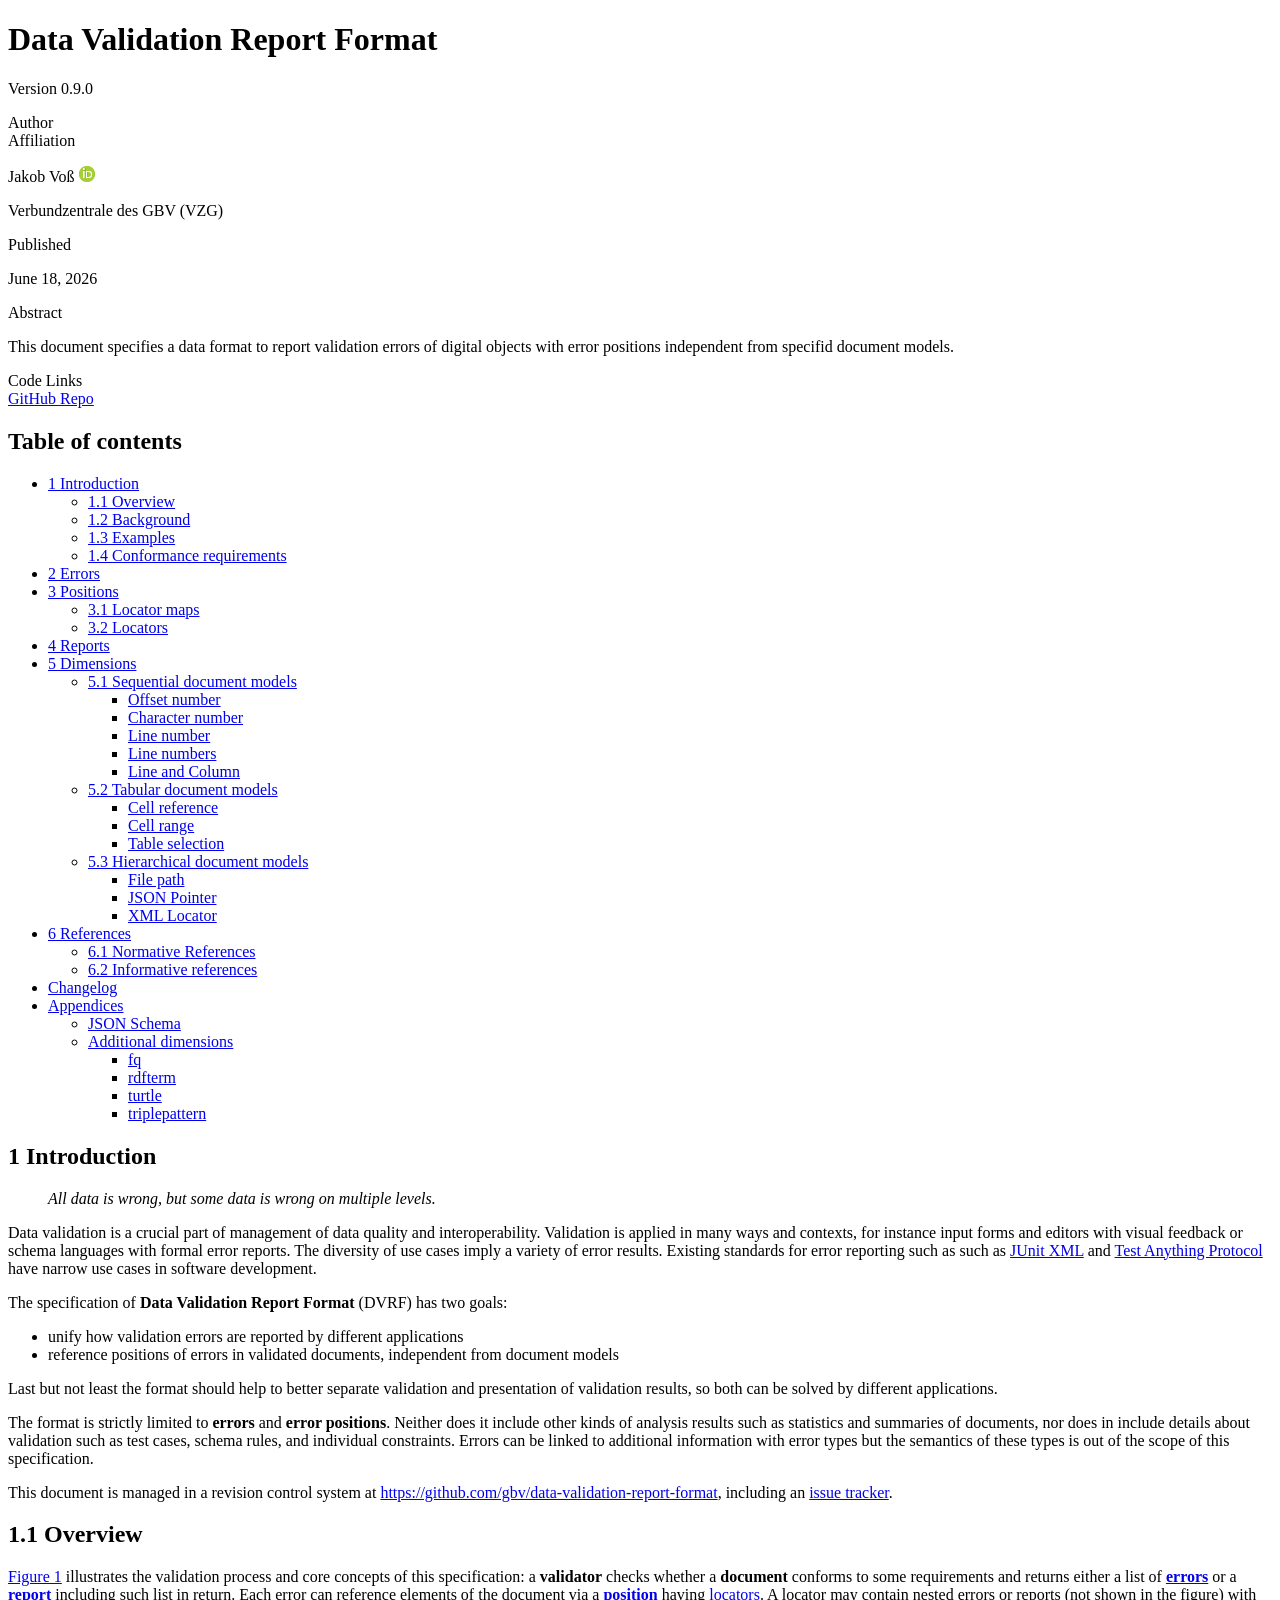
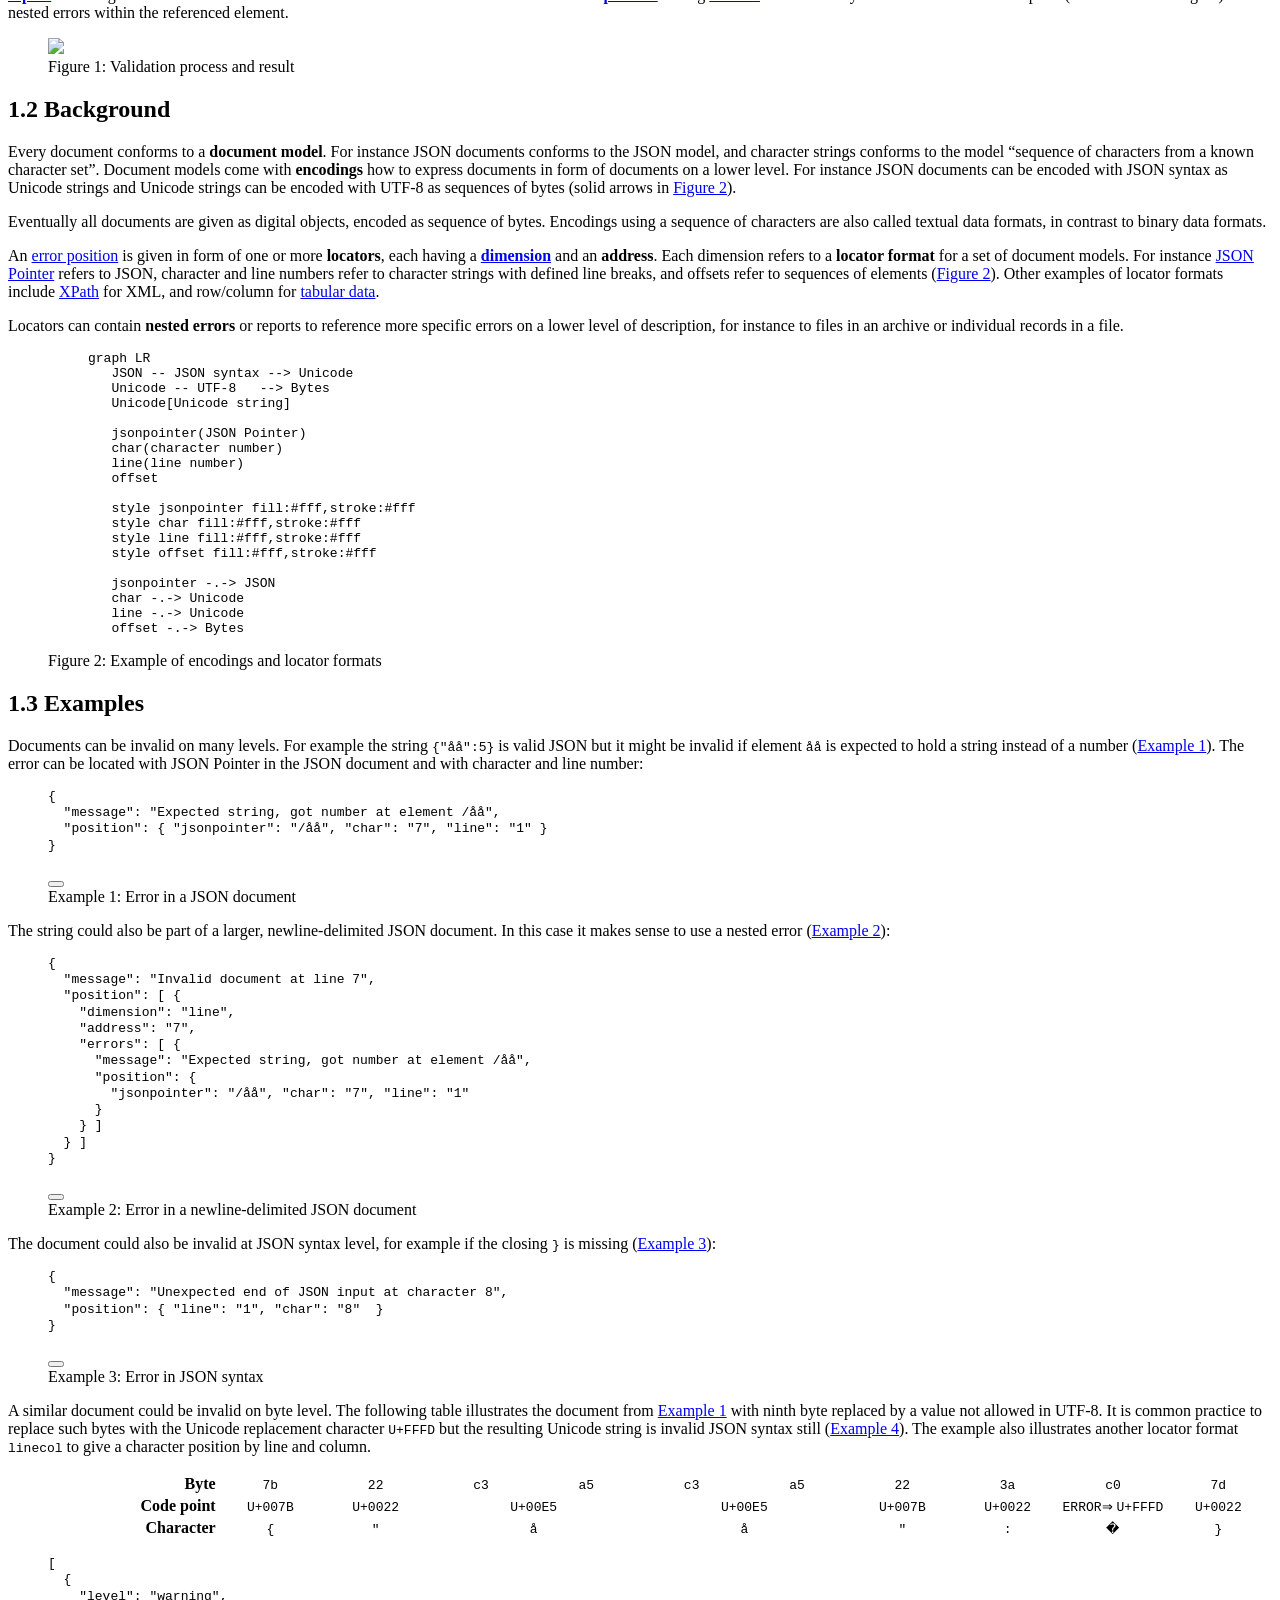
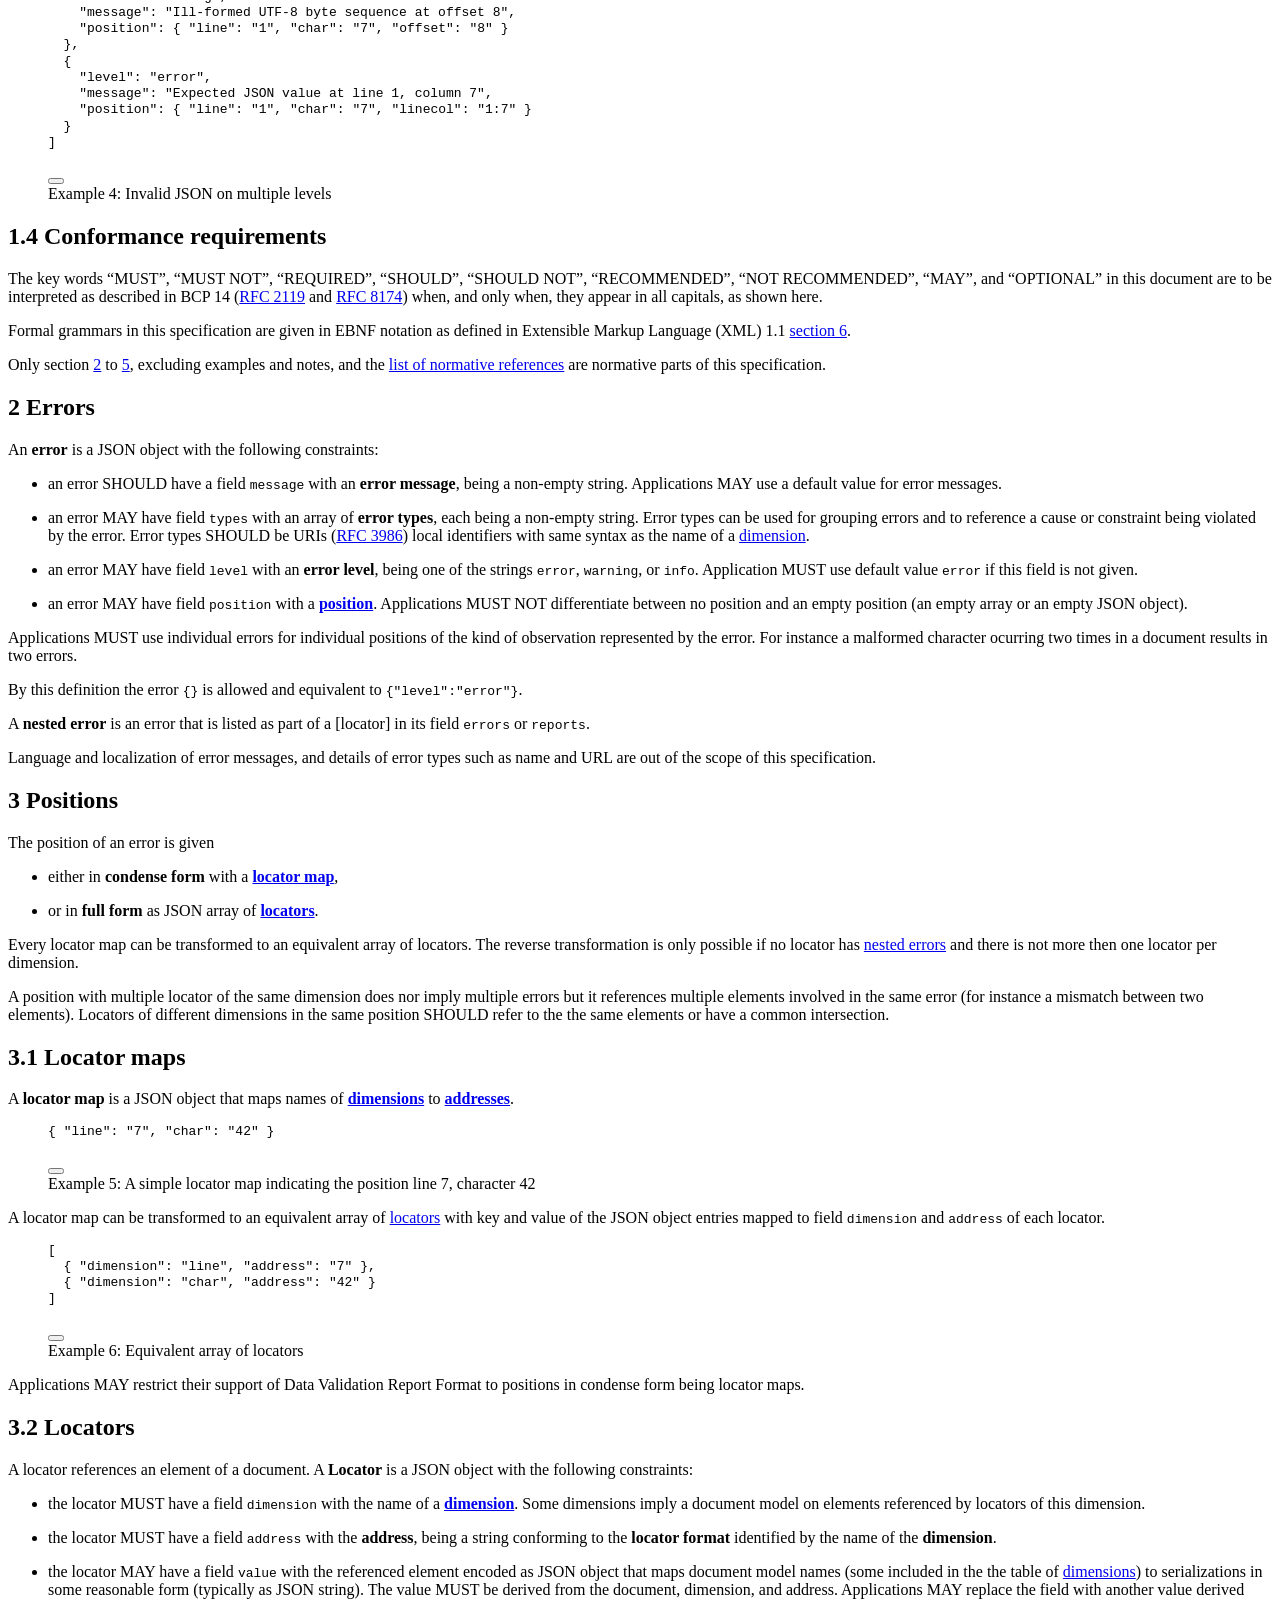
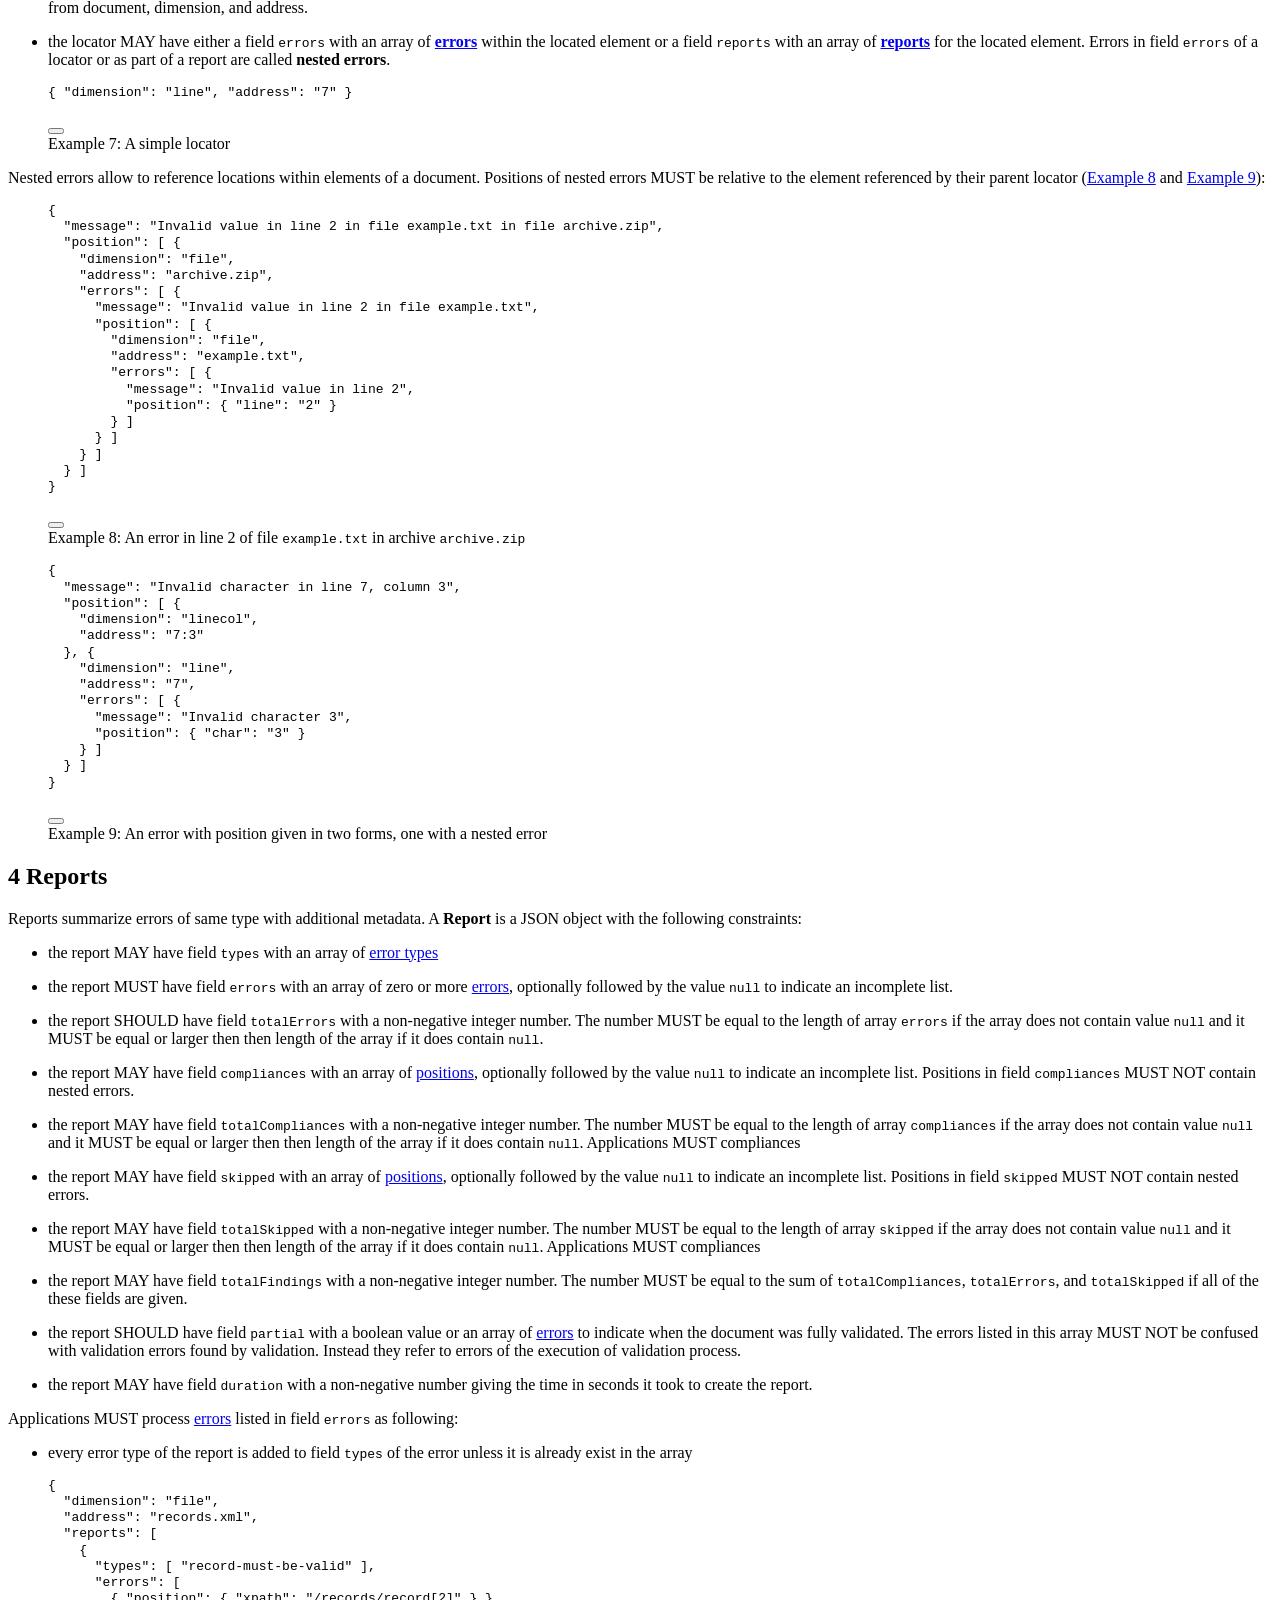
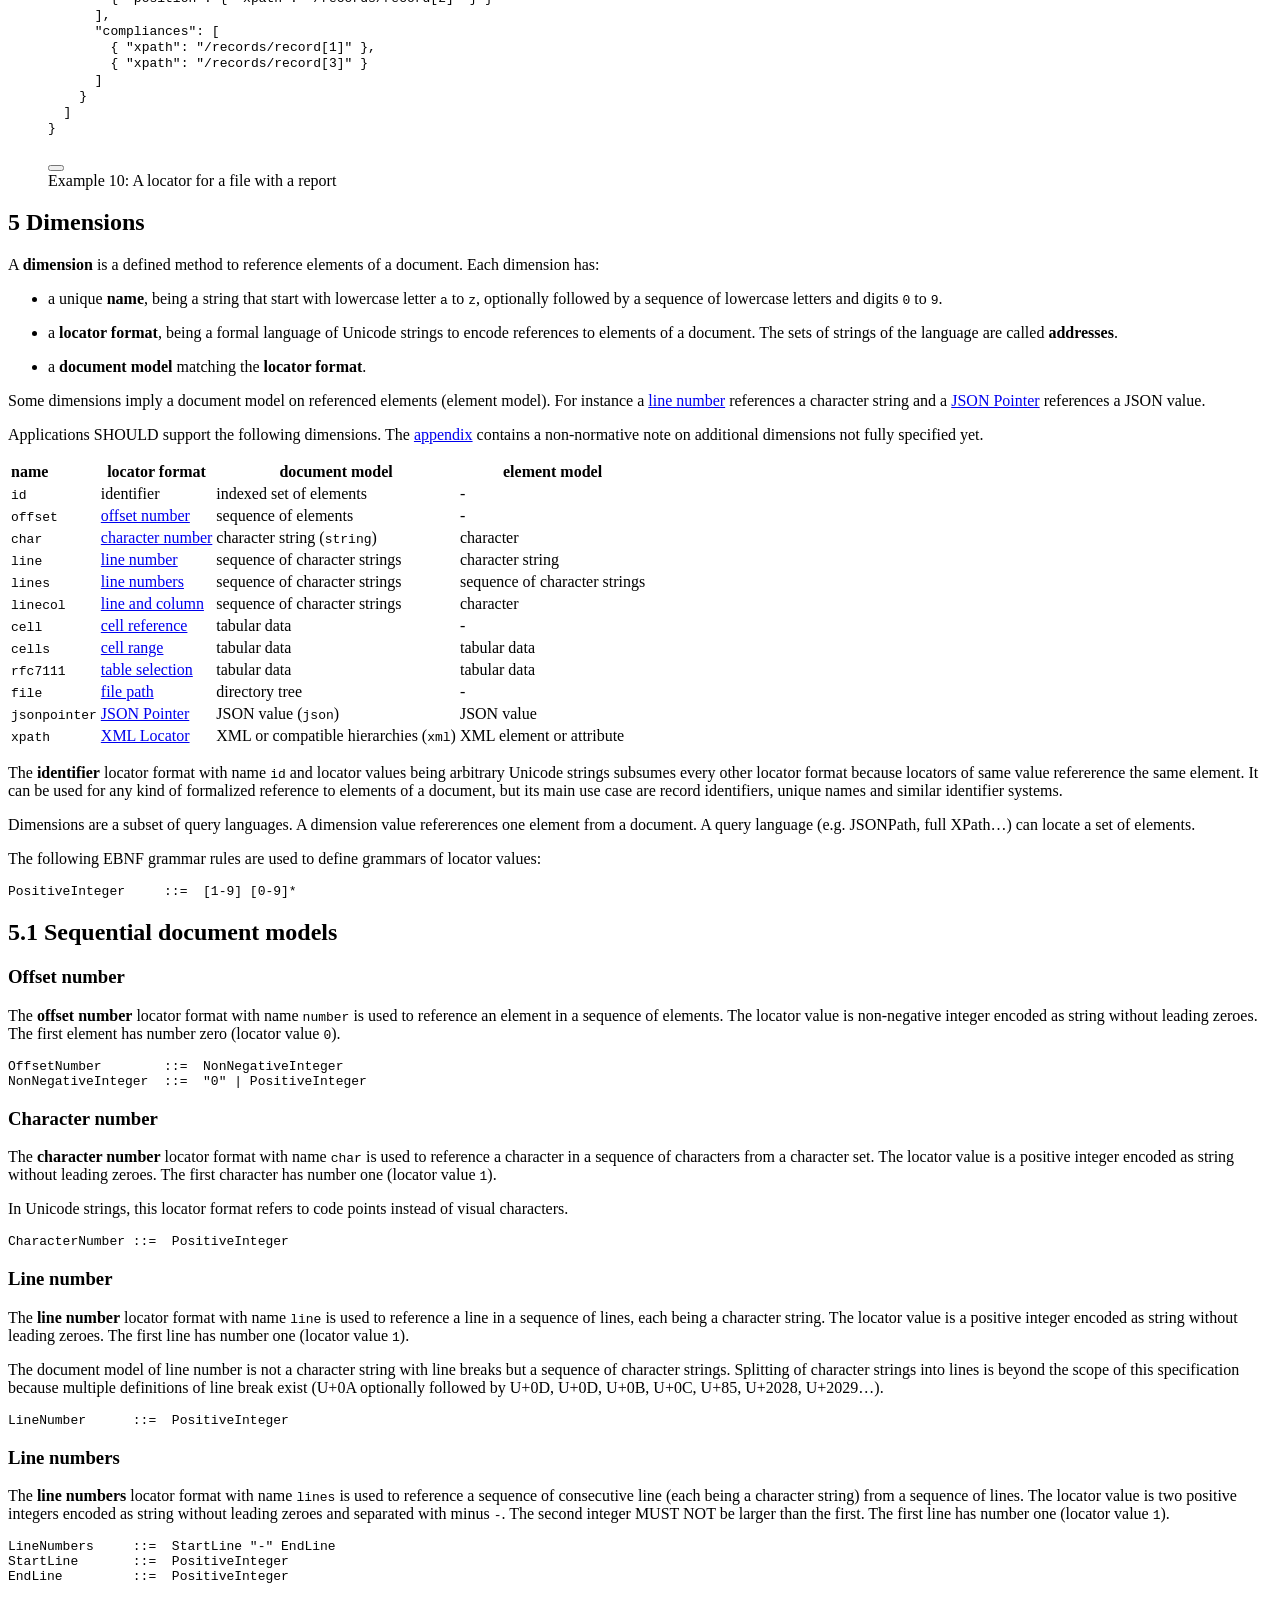
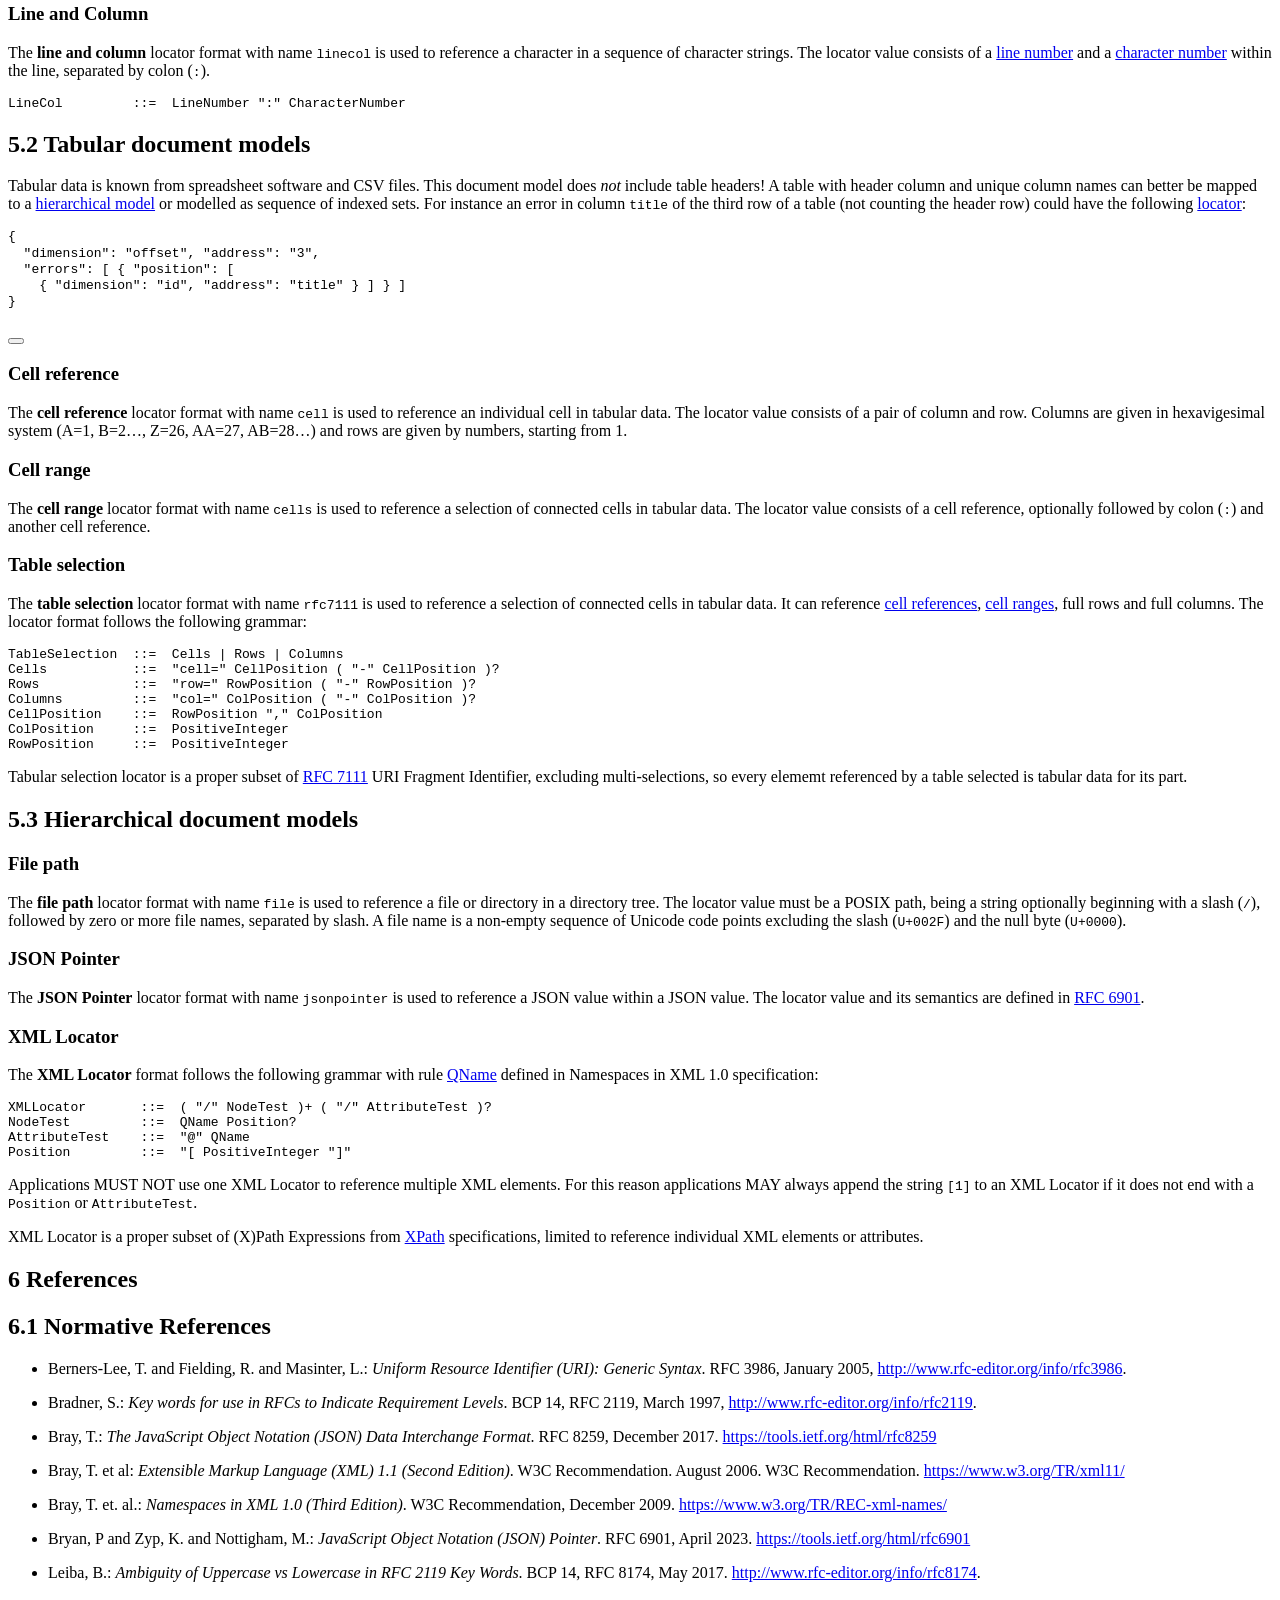
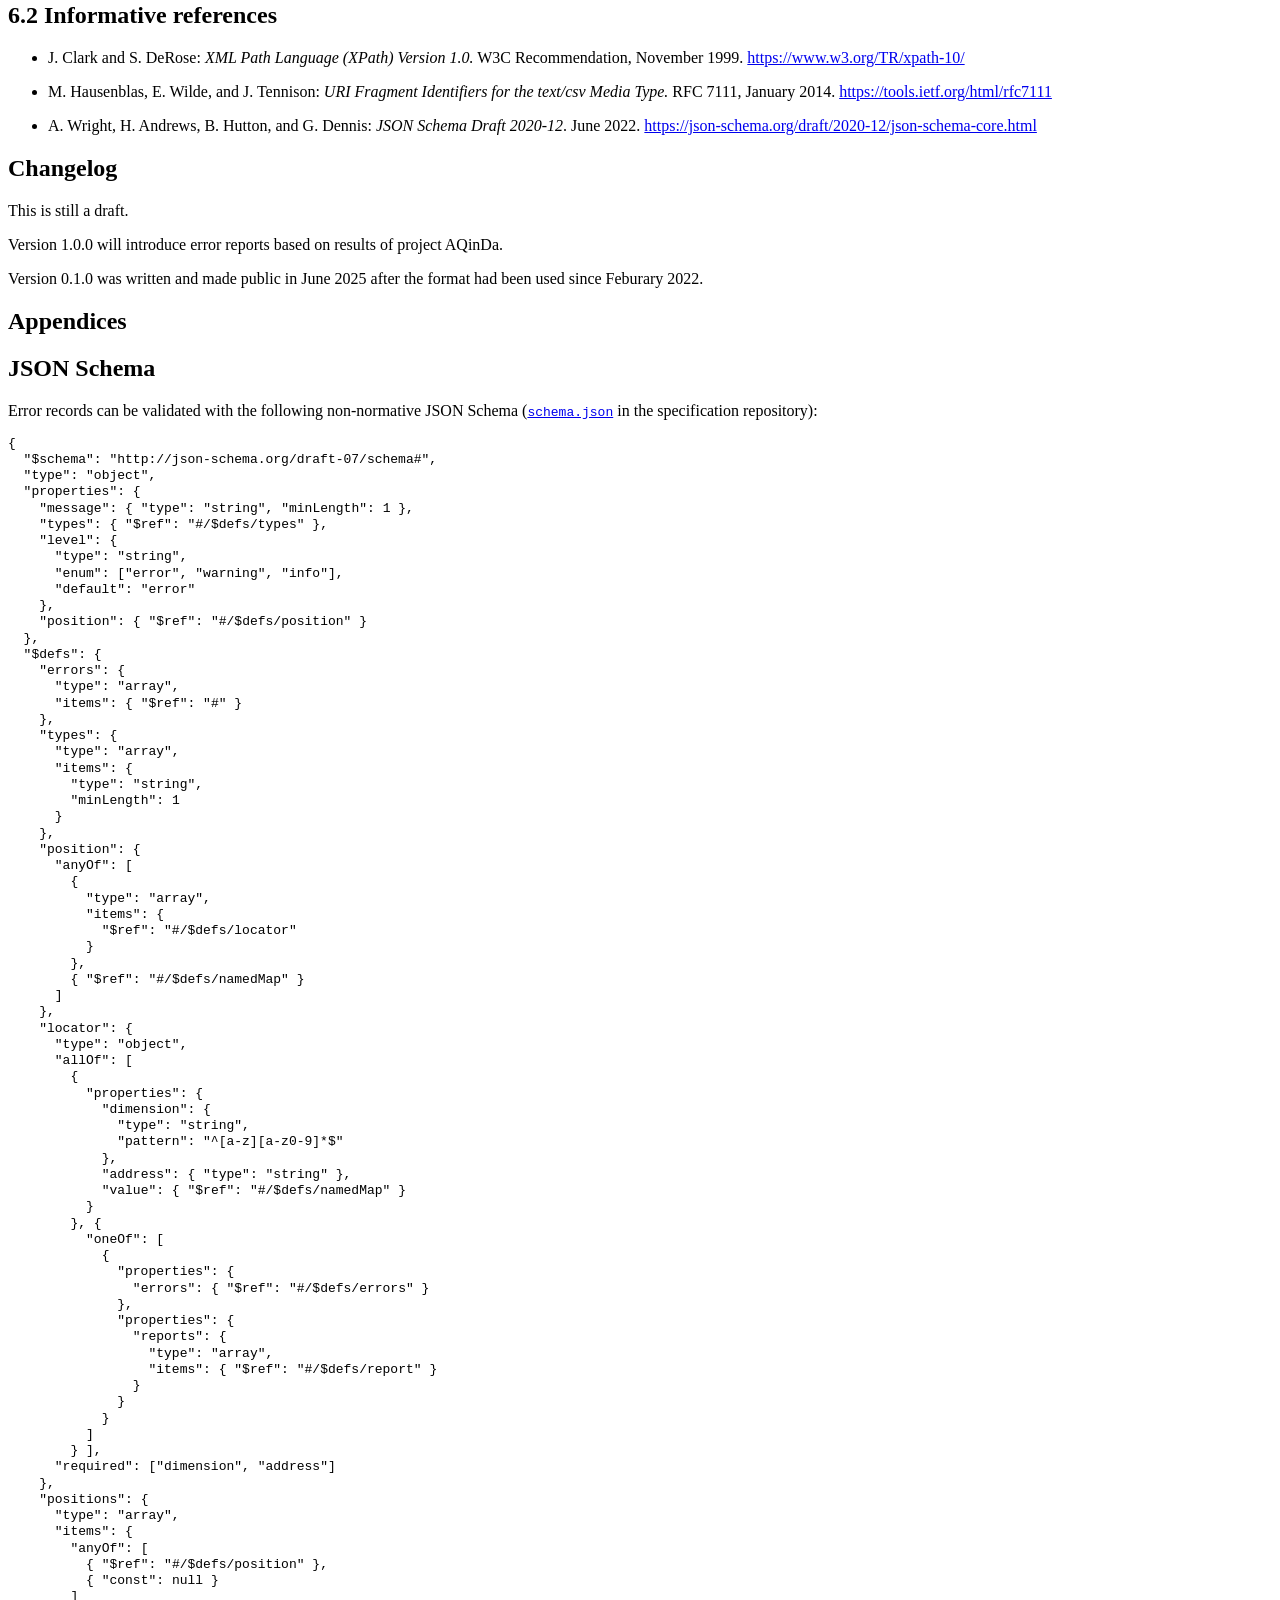
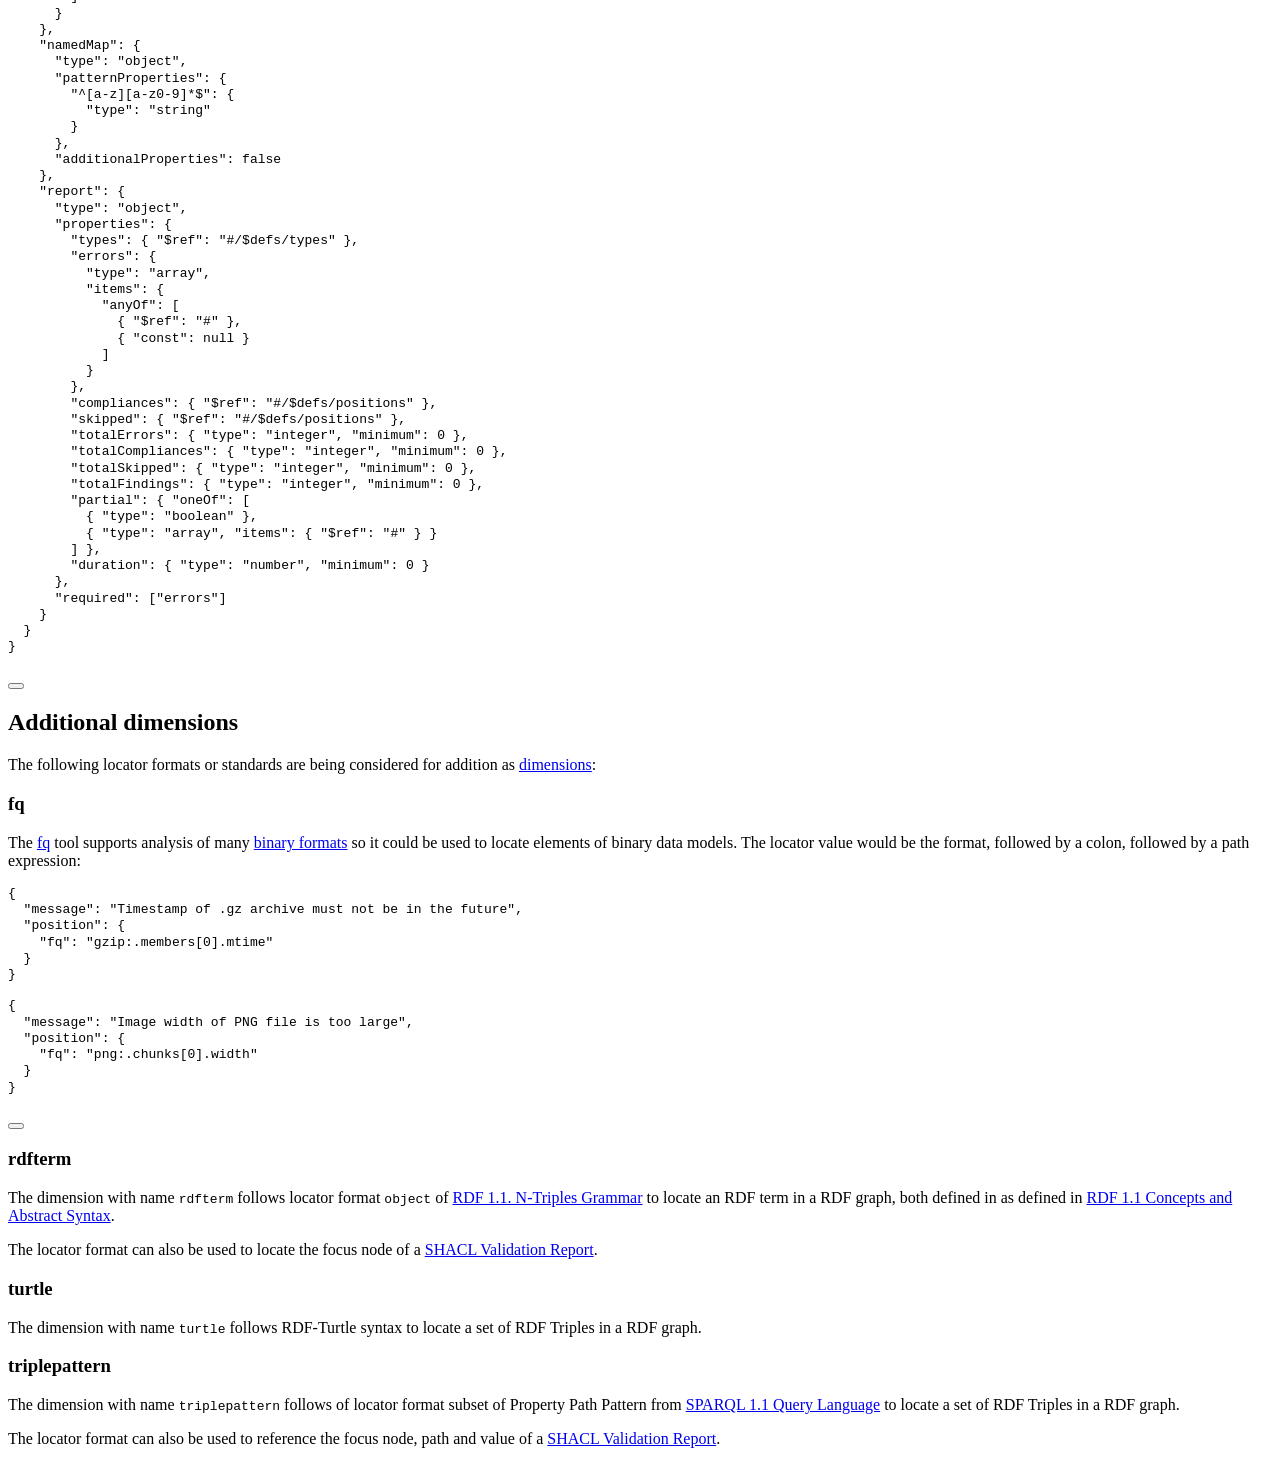
==== index.html @ 738243df "Built site for gh-pages" ====
<!DOCTYPE html>
<html xmlns="http://www.w3.org/1999/xhtml" lang="en" xml:lang="en"><head>

<meta charset="utf-8">
<meta name="generator" content="quarto-1.9.38">

<meta name="viewport" content="width=device-width, initial-scale=1.0, user-scalable=yes">

<meta name="dcterms.date" content="2026-06-18">

<title>Data Validation Report Format</title>
<style>
/* Default styles provided by pandoc.
** See https://pandoc.org/MANUAL.html#variables-for-html for config info.
*/
code{white-space: pre-wrap;}
span.smallcaps{font-variant: small-caps;}
div.columns{display: flex; gap: min(4vw, 1.5em);}
div.column{flex: auto; overflow-x: auto;}
div.hanging-indent{margin-left: 1.5em; text-indent: -1.5em;}
ul.task-list{list-style: none;}
ul.task-list li input[type="checkbox"] {
  width: 0.8em;
  margin: 0 0.8em 0.2em -1em; /* quarto-specific, see https://github.com/quarto-dev/quarto-cli/issues/4556 */ 
  vertical-align: middle;
}
/* CSS for syntax highlighting */
html { -webkit-text-size-adjust: 100%; }
pre > code.sourceCode { white-space: pre; position: relative; }
pre > code.sourceCode > span { display: inline-block; line-height: 1.25; }
pre > code.sourceCode > span:empty { height: 1.2em; }
.sourceCode { overflow: visible; }
code.sourceCode > span { color: inherit; text-decoration: inherit; }
div.sourceCode { margin: 1em 0; }
pre.sourceCode { margin: 0; }
@media screen {
div.sourceCode { overflow: auto; }
}
@media print {
pre > code.sourceCode { white-space: pre-wrap; }
pre > code.sourceCode > span { text-indent: -5em; padding-left: 5em; }
}
pre.numberSource code
  { counter-reset: source-line 0; }
pre.numberSource code > span
  { position: relative; left: -4em; counter-increment: source-line; }
pre.numberSource code > span > a:first-child::before
  { content: counter(source-line);
    position: relative; left: -1em; text-align: right; vertical-align: baseline;
    border: none; display: inline-block;
    -webkit-touch-callout: none; -webkit-user-select: none;
    -khtml-user-select: none; -moz-user-select: none;
    -ms-user-select: none; user-select: none;
    padding: 0 4px; width: 4em;
  }
pre.numberSource { margin-left: 3em;  padding-left: 4px; }
div.sourceCode
  {   }
@media screen {
pre > code.sourceCode > span > a:first-child::before { text-decoration: underline; }
}
</style>


<script src="site_libs/clipboard/clipboard.min.js"></script>
<script src="site_libs/quarto-html/quarto.js" type="module"></script>
<script src="site_libs/quarto-html/tabsets/tabsets.js" type="module"></script>
<script src="site_libs/quarto-html/popper.min.js"></script>
<script src="site_libs/quarto-html/tippy.umd.min.js"></script>
<script src="site_libs/quarto-html/anchor.min.js"></script>
<link href="site_libs/quarto-html/tippy.css" rel="stylesheet">
<link href="site_libs/quarto-html/quarto-syntax-highlighting-cf35b1e8b68dd0c452cd246239eb2ea9.css" rel="stylesheet" id="quarto-text-highlighting-styles">
<script src="site_libs/bootstrap/bootstrap.min.js"></script>
<link href="site_libs/bootstrap/bootstrap-icons.css" rel="stylesheet">
<link href="site_libs/bootstrap/bootstrap-c07b2023d1ce389724911301a6ac35eb.min.css" rel="stylesheet" append-hash="true" id="quarto-bootstrap" data-mode="light">
<script src="site_libs/quarto-contrib/glightbox/glightbox.min.js"></script>
<link href="site_libs/quarto-contrib/glightbox/glightbox.min.css" rel="stylesheet">
<link href="site_libs/quarto-contrib/glightbox/lightbox.css" rel="stylesheet">
<script src="site_libs/quarto-diagram/mermaid.min.js"></script>
<script src="site_libs/quarto-diagram/mermaid-init.js"></script>
<link href="site_libs/quarto-diagram/mermaid.css" rel="stylesheet">


<link rel="stylesheet" href="style.css">
<meta name="citation_title" content="Data Validation Report Format">
<meta name="citation_abstract" content="This document specifies a data format to report validation errors of digital objects with error positions independent from specifid document models.
">
<meta name="citation_author" content="Jakob Voß">
<meta name="citation_publication_date" content="2026-06-18">
<meta name="citation_cover_date" content="2026-06-18">
<meta name="citation_year" content="2026">
<meta name="citation_online_date" content="2026-06-18">
<meta name="citation_language" content="en">
</head>

<body class="quarto-light">

<header id="title-block-header" class="quarto-title-block default toc-left page-columns page-full">
  <div class="quarto-title-banner page-columns page-full">
    <div class="quarto-title column-body">
      <h1 class="title">Data Validation Report Format</h1>
            <p class="subtitle lead">Version 0.9.0</p>
          </div>

    
    <div class="quarto-title-meta-container">
      <div class="quarto-title-meta-column-start">
            <div class="quarto-title-meta-author">
          <div class="quarto-title-meta-heading">Author</div>
          <div class="quarto-title-meta-heading">Affiliation</div>
          
                <div class="quarto-title-meta-contents">
            <p class="author">Jakob Voß <a href="https://orcid.org/0000-0002-7613-4123" class="quarto-title-author-orcid"> <img src="[data-uri]"></a></p>
          </div>
                <div class="quarto-title-meta-contents">
                    <p class="affiliation">
                        Verbundzentrale des GBV (VZG)
                      </p>
                  </div>
                    </div>
        
        <div class="quarto-title-meta">

                      
                <div>
            <div class="quarto-title-meta-heading">Published</div>
            <div class="quarto-title-meta-contents">
              <p class="date">June 18, 2026</p>
            </div>
          </div>
          
                
              </div>
      </div>
      <div class="quarto-title-meta-column-end quarto-other-formats-target">
      </div>
    </div>

    <div>
      <div class="abstract">
        <div class="block-title">Abstract</div>
        <p>This document specifies a data format to report validation errors of digital objects with error positions independent from specifid document models.</p>
      </div>
    </div>


    <div class="quarto-other-links-text-target">
    <div class="quarto-code-links"><div class="quarto-title-meta-heading">Code Links</div><div class="quarto-title-meta-contents"><span><a href="https://github.com/gbv/data-validation-report-format/" target="_blank"><i class="bi bi-github"></i>GitHub Repo</a></span></div></div></div>  </div>
</header><div id="quarto-content" class="page-columns page-rows-contents page-layout-article toc-left">
<div id="quarto-sidebar-toc-left" class="sidebar toc-left">
  <nav id="TOC" role="doc-toc" class="toc-active">
    <h2 id="toc-title">Table of contents</h2>
   
  <ul>
  <li><a href="#introduction" id="toc-introduction" class="nav-link active" data-scroll-target="#introduction"><span class="header-section-number">1</span> Introduction</a>
  <ul class="collapse">
  <li><a href="#overview" id="toc-overview" class="nav-link" data-scroll-target="#overview"><span class="header-section-number">1.1</span> Overview</a></li>
  <li><a href="#background" id="toc-background" class="nav-link" data-scroll-target="#background"><span class="header-section-number">1.2</span> Background</a></li>
  <li><a href="#examples" id="toc-examples" class="nav-link" data-scroll-target="#examples"><span class="header-section-number">1.3</span> Examples</a></li>
  <li><a href="#conformance-requirements" id="toc-conformance-requirements" class="nav-link" data-scroll-target="#conformance-requirements"><span class="header-section-number">1.4</span> Conformance requirements</a></li>
  </ul></li>
  <li><a href="#errors" id="toc-errors" class="nav-link" data-scroll-target="#errors"><span class="header-section-number">2</span> Errors</a></li>
  <li><a href="#positions" id="toc-positions" class="nav-link" data-scroll-target="#positions"><span class="header-section-number">3</span> Positions</a>
  <ul class="collapse">
  <li><a href="#locator-maps" id="toc-locator-maps" class="nav-link" data-scroll-target="#locator-maps"><span class="header-section-number">3.1</span> Locator maps</a></li>
  <li><a href="#locators" id="toc-locators" class="nav-link" data-scroll-target="#locators"><span class="header-section-number">3.2</span> Locators</a></li>
  </ul></li>
  <li><a href="#reports" id="toc-reports" class="nav-link" data-scroll-target="#reports"><span class="header-section-number">4</span> Reports</a></li>
  <li><a href="#dimensions" id="toc-dimensions" class="nav-link" data-scroll-target="#dimensions"><span class="header-section-number">5</span> Dimensions</a>
  <ul class="collapse">
  <li><a href="#sequential-document-models" id="toc-sequential-document-models" class="nav-link" data-scroll-target="#sequential-document-models"><span class="header-section-number">5.1</span> Sequential document models</a>
  <ul class="collapse">
  <li><a href="#offset-number" id="toc-offset-number" class="nav-link" data-scroll-target="#offset-number">Offset number</a></li>
  <li><a href="#character-number" id="toc-character-number" class="nav-link" data-scroll-target="#character-number">Character number</a></li>
  <li><a href="#line-number" id="toc-line-number" class="nav-link" data-scroll-target="#line-number">Line number</a></li>
  <li><a href="#line-numbers" id="toc-line-numbers" class="nav-link" data-scroll-target="#line-numbers">Line numbers</a></li>
  <li><a href="#line-and-column" id="toc-line-and-column" class="nav-link" data-scroll-target="#line-and-column">Line and Column</a></li>
  </ul></li>
  <li><a href="#tabular-document-models" id="toc-tabular-document-models" class="nav-link" data-scroll-target="#tabular-document-models"><span class="header-section-number">5.2</span> Tabular document models</a>
  <ul class="collapse">
  <li><a href="#cell-reference" id="toc-cell-reference" class="nav-link" data-scroll-target="#cell-reference">Cell reference</a></li>
  <li><a href="#cell-range" id="toc-cell-range" class="nav-link" data-scroll-target="#cell-range">Cell range</a></li>
  <li><a href="#table-selection" id="toc-table-selection" class="nav-link" data-scroll-target="#table-selection">Table selection</a></li>
  </ul></li>
  <li><a href="#hierarchical-document-models" id="toc-hierarchical-document-models" class="nav-link" data-scroll-target="#hierarchical-document-models"><span class="header-section-number">5.3</span> Hierarchical document models</a>
  <ul class="collapse">
  <li><a href="#file-path" id="toc-file-path" class="nav-link" data-scroll-target="#file-path">File path</a></li>
  <li><a href="#json-pointer" id="toc-json-pointer" class="nav-link" data-scroll-target="#json-pointer">JSON Pointer</a></li>
  <li><a href="#xml-locator" id="toc-xml-locator" class="nav-link" data-scroll-target="#xml-locator">XML Locator</a></li>
  </ul></li>
  </ul></li>
  <li><a href="#references" id="toc-references" class="nav-link" data-scroll-target="#references"><span class="header-section-number">6</span> References</a>
  <ul class="collapse">
  <li><a href="#normative-references" id="toc-normative-references" class="nav-link" data-scroll-target="#normative-references"><span class="header-section-number">6.1</span> Normative References</a></li>
  <li><a href="#informative-references" id="toc-informative-references" class="nav-link" data-scroll-target="#informative-references"><span class="header-section-number">6.2</span> Informative references</a></li>
  </ul></li>
  <li><a href="#changelog" id="toc-changelog" class="nav-link" data-scroll-target="#changelog">Changelog</a></li>
  <li><a href="#appendices" id="toc-appendices" class="nav-link" data-scroll-target="#appendices">Appendices</a>
  <ul class="collapse">
  <li><a href="#json-schema" id="toc-json-schema" class="nav-link" data-scroll-target="#json-schema">JSON Schema</a></li>
  <li><a href="#sec-additional-dimensions" id="toc-sec-additional-dimensions" class="nav-link" data-scroll-target="#sec-additional-dimensions">Additional dimensions</a>
  <ul class="collapse">
  <li><a href="#fq" id="toc-fq" class="nav-link" data-scroll-target="#fq">fq</a></li>
  <li><a href="#rdfterm" id="toc-rdfterm" class="nav-link" data-scroll-target="#rdfterm">rdfterm</a></li>
  <li><a href="#turtle" id="toc-turtle" class="nav-link" data-scroll-target="#turtle">turtle</a></li>
  <li><a href="#triplepattern" id="toc-triplepattern" class="nav-link" data-scroll-target="#triplepattern">triplepattern</a></li>
  </ul></li>
  </ul></li>
  </ul>
</nav>
</div>
<div id="quarto-margin-sidebar" class="sidebar margin-sidebar zindex-bottom">
</div>
<main class="content quarto-banner-title-block" id="quarto-document-content">



  


<section id="introduction" class="level1" data-number="1">
<h1 data-number="1"><span class="header-section-number">1</span> Introduction</h1>
<blockquote class="blockquote">
<p><em>All data is wrong, but some data is wrong on multiple levels.</em></p>
</blockquote>
<p>Data validation is a crucial part of management of data quality and interoperability. Validation is applied in many ways and contexts, for instance input forms and editors with visual feedback or schema languages with formal error reports. The diversity of use cases imply a variety of error results. Existing standards for error reporting such as such as <a href="https://github.com/testmoapp/junitxml">JUnit XML</a> and <a href="https://testanything.org/">Test Anything Protocol</a> have narrow use cases in software development.</p>
<p>The specification of <strong>Data Validation Report Format</strong> (DVRF) has two goals:</p>
<ul>
<li>unify how validation errors are reported by different applications</li>
<li>reference positions of errors in validated documents, independent from document models</li>
</ul>
<p>Last but not least the format should help to better separate validation and presentation of validation results, so both can be solved by different applications.</p>
<div class="callout callout-style-simple callout-caution">
<div class="callout-body d-flex">
<div class="callout-icon-container">
<i class="callout-icon"></i>
</div>
<div class="callout-body-container">
<p>The format is strictly limited to <strong>errors</strong> and <strong>error positions</strong>. Neither does it include other kinds of analysis results such as statistics and summaries of documents, nor does in include details about validation such as test cases, schema rules, and individual constraints. Errors can be linked to additional information with error types but the semantics of these types is out of the scope of this specification.</p>
</div>
</div>
</div>
<p>This document is managed in a revision control system at <a href="https://github.com/gbv/data-validation-report-format" class="uri">https://github.com/gbv/data-validation-report-format</a>, including an <a href="https://github.com/gbv/data-validation-report-format/issues">issue tracker</a>.</p>
<section id="overview" class="level2" data-number="1.1">
<h2 data-number="1.1" class="anchored" data-anchor-id="overview"><span class="header-section-number">1.1</span> Overview</h2>
<p><a href="#fig-validation" class="quarto-xref">Figure&nbsp;1</a> illustrates the validation process and core concepts of this specification: a <strong>validator</strong> checks whether a <strong>document</strong> conforms to some requirements and returns either a list of <strong><a href="#error">errors</a></strong> or a <strong><a href="#report">report</a></strong> including such list in return. Each error can reference elements of the document via a <strong><a href="#position">position</a></strong> having <a href="#locators">locators</a>. A locator may contain nested errors or reports (not shown in the figure) with nested errors within the referenced element.</p>
<div id="fig-validation" class="quarto-float quarto-figure quarto-figure-center anchored">
<figure class="quarto-float quarto-float-fig figure">
<div aria-describedby="fig-validation-caption-0ceaefa1-69ba-4598-a22c-09a6ac19f8ca">
<a href="overview.svg" class="lightbox" data-gallery="quarto-lightbox-gallery-1" title="Figure&nbsp;1: Validation process and result"><img src="overview.svg" class="img-fluid figure-img"></a>
</div>
<figcaption class="quarto-float-caption-bottom quarto-float-caption quarto-float-fig" id="fig-validation-caption-0ceaefa1-69ba-4598-a22c-09a6ac19f8ca">
Figure&nbsp;1: Validation process and result
</figcaption>
</figure>
</div>
</section>
<section id="background" class="level2" data-number="1.2">
<h2 data-number="1.2" class="anchored" data-anchor-id="background"><span class="header-section-number">1.2</span> Background</h2>
<p>Every document conforms to a <strong>document model</strong>. For instance JSON documents conforms to the JSON model, and character strings conforms to the model “sequence of characters from a known character set”. Document models come with <strong>encodings</strong> how to express documents in form of documents on a lower level. For instance JSON documents can be encoded with JSON syntax as Unicode strings and Unicode strings can be encoded with UTF-8 as sequences of bytes (solid arrows in <a href="#fig-encodings-and-locators" class="quarto-xref">Figure&nbsp;2</a>).</p>
<div class="callout callout-style-simple callout-note">
<div class="callout-body d-flex">
<div class="callout-icon-container">
<i class="callout-icon"></i>
</div>
<div class="callout-body-container">
<p>Eventually all documents are given as digital objects, encoded as sequence of bytes. Encodings using a sequence of characters are also called textual data formats, in contrast to binary data formats.</p>
</div>
</div>
</div>
<p>An <a href="#positions">error position</a> is given in form of one or more <strong>locators</strong>, each having a <a href="#dimensions"><strong>dimension</strong></a> and an <strong>address</strong>. Each dimension refers to a <strong>locator format</strong> for a set of document models. For instance <a href="#json-pointer">JSON Pointer</a> refers to JSON, character and line numbers refer to character strings with defined line breaks, and offsets refer to sequences of elements (<a href="#fig-encodings-and-locators" class="quarto-xref">Figure&nbsp;2</a>). Other examples of locator formats include <a href="https://www.w3.org/TR/xpath/">XPath</a> for XML, and row/column for <a href="#tabular-document-models">tabular data</a>.</p>
<p>Locators can contain <strong>nested errors</strong> or reports to reference more specific errors on a lower level of description, for instance to files in an archive or individual records in a file.</p>
<div id="fig-encodings-and-locators" class="quarto-float quarto-figure quarto-figure-center anchored">
<figure class="quarto-float quarto-float-fig figure">
<div aria-describedby="fig-encodings-and-locators-caption-0ceaefa1-69ba-4598-a22c-09a6ac19f8ca">
<div class="cell" data-layout-align="default">
<div class="cell-output-display">
<div>
<p></p><figure class="figure"><p></p>
<div>
<pre class="mermaid mermaid-js">graph LR
   JSON -- JSON syntax --&gt; Unicode
   Unicode -- UTF-8   --&gt; Bytes
   Unicode[Unicode string]

   jsonpointer(JSON Pointer)
   char(character number)
   line(line number)
   offset

   style jsonpointer fill:#fff,stroke:#fff
   style char fill:#fff,stroke:#fff
   style line fill:#fff,stroke:#fff
   style offset fill:#fff,stroke:#fff

   jsonpointer -.-&gt; JSON   
   char -.-&gt; Unicode
   line -.-&gt; Unicode
   offset -.-&gt; Bytes
</pre>
</div>
<p></p></figure><p></p>
</div>
</div>
</div>
</div>
<figcaption class="quarto-float-caption-bottom quarto-float-caption quarto-float-fig" id="fig-encodings-and-locators-caption-0ceaefa1-69ba-4598-a22c-09a6ac19f8ca">
Figure&nbsp;2: Example of encodings and locator formats
</figcaption>
</figure>
</div>
</section>
<section id="examples" class="level2" data-number="1.3">
<h2 data-number="1.3" class="anchored" data-anchor-id="examples"><span class="header-section-number">1.3</span> Examples</h2>
<p>Documents can be invalid on many levels. For example the string <code>{"åå":5}</code> is valid JSON but it might be invalid if element <code>åå</code> is expected to hold a string instead of a number (<a href="#lst-example-1" class="quarto-xref">Example&nbsp;1</a>). The error can be located with JSON Pointer in the JSON document and with character and line number:</p>
<div id="lst-example-1" class="json listing quarto-float quarto-figure quarto-figure-left anchored">
<figure class="quarto-float quarto-float-lst figure">
<div aria-describedby="lst-example-1-caption-0ceaefa1-69ba-4598-a22c-09a6ac19f8ca">
<div class="code-copy-outer-scaffold"><div class="sourceCode" id="cb1"><pre class="sourceCode json code-with-copy"><code class="sourceCode json"><span id="cb1-1"><a href="#cb1-1" aria-hidden="true" tabindex="-1"></a><span class="fu">{</span></span>
<span id="cb1-2"><a href="#cb1-2" aria-hidden="true" tabindex="-1"></a>  <span class="dt">"message"</span><span class="fu">:</span> <span class="st">"Expected string, got number at element /åå"</span><span class="fu">,</span></span>
<span id="cb1-3"><a href="#cb1-3" aria-hidden="true" tabindex="-1"></a>  <span class="dt">"position"</span><span class="fu">:</span> <span class="fu">{</span> <span class="dt">"jsonpointer"</span><span class="fu">:</span> <span class="st">"/åå"</span><span class="fu">,</span> <span class="dt">"char"</span><span class="fu">:</span> <span class="st">"7"</span><span class="fu">,</span> <span class="dt">"line"</span><span class="fu">:</span> <span class="st">"1"</span> <span class="fu">}</span></span>
<span id="cb1-4"><a href="#cb1-4" aria-hidden="true" tabindex="-1"></a><span class="fu">}</span></span></code></pre></div><button title="Copy to Clipboard" class="code-copy-button"><i class="bi"></i></button></div>
</div>
<figcaption class="quarto-float-caption-bottom quarto-float-caption quarto-float-lst" id="lst-example-1-caption-0ceaefa1-69ba-4598-a22c-09a6ac19f8ca">
Example&nbsp;1: Error in a JSON document
</figcaption>
</figure>
</div>
<p>The string could also be part of a larger, newline-delimited JSON document. In this case it makes sense to use a nested error (<a href="#lst-example-4" class="quarto-xref">Example&nbsp;2</a>):</p>
<div id="lst-example-4" class="json listing quarto-float quarto-figure quarto-figure-left anchored">
<figure class="quarto-float quarto-float-lst figure">
<div aria-describedby="lst-example-4-caption-0ceaefa1-69ba-4598-a22c-09a6ac19f8ca">
<div class="code-copy-outer-scaffold"><div class="sourceCode" id="cb2"><pre class="sourceCode json code-with-copy"><code class="sourceCode json"><span id="cb2-1"><a href="#cb2-1" aria-hidden="true" tabindex="-1"></a><span class="fu">{</span></span>
<span id="cb2-2"><a href="#cb2-2" aria-hidden="true" tabindex="-1"></a>  <span class="dt">"message"</span><span class="fu">:</span> <span class="st">"Invalid document at line 7"</span><span class="fu">,</span></span>
<span id="cb2-3"><a href="#cb2-3" aria-hidden="true" tabindex="-1"></a>  <span class="dt">"position"</span><span class="fu">:</span> <span class="ot">[</span> <span class="fu">{</span></span>
<span id="cb2-4"><a href="#cb2-4" aria-hidden="true" tabindex="-1"></a>    <span class="dt">"dimension"</span><span class="fu">:</span> <span class="st">"line"</span><span class="fu">,</span></span>
<span id="cb2-5"><a href="#cb2-5" aria-hidden="true" tabindex="-1"></a>    <span class="dt">"address"</span><span class="fu">:</span> <span class="st">"7"</span><span class="fu">,</span></span>
<span id="cb2-6"><a href="#cb2-6" aria-hidden="true" tabindex="-1"></a>    <span class="dt">"errors"</span><span class="fu">:</span> <span class="ot">[</span> <span class="fu">{</span></span>
<span id="cb2-7"><a href="#cb2-7" aria-hidden="true" tabindex="-1"></a>      <span class="dt">"message"</span><span class="fu">:</span> <span class="st">"Expected string, got number at element /åå"</span><span class="fu">,</span></span>
<span id="cb2-8"><a href="#cb2-8" aria-hidden="true" tabindex="-1"></a>      <span class="dt">"position"</span><span class="fu">:</span> <span class="fu">{</span></span>
<span id="cb2-9"><a href="#cb2-9" aria-hidden="true" tabindex="-1"></a>        <span class="dt">"jsonpointer"</span><span class="fu">:</span> <span class="st">"/åå"</span><span class="fu">,</span> <span class="dt">"char"</span><span class="fu">:</span> <span class="st">"7"</span><span class="fu">,</span> <span class="dt">"line"</span><span class="fu">:</span> <span class="st">"1"</span></span>
<span id="cb2-10"><a href="#cb2-10" aria-hidden="true" tabindex="-1"></a>      <span class="fu">}</span></span>
<span id="cb2-11"><a href="#cb2-11" aria-hidden="true" tabindex="-1"></a>    <span class="fu">}</span> <span class="ot">]</span></span>
<span id="cb2-12"><a href="#cb2-12" aria-hidden="true" tabindex="-1"></a>  <span class="fu">}</span> <span class="ot">]</span></span>
<span id="cb2-13"><a href="#cb2-13" aria-hidden="true" tabindex="-1"></a><span class="fu">}</span></span></code></pre></div><button title="Copy to Clipboard" class="code-copy-button"><i class="bi"></i></button></div>
</div>
<figcaption class="quarto-float-caption-bottom quarto-float-caption quarto-float-lst" id="lst-example-4-caption-0ceaefa1-69ba-4598-a22c-09a6ac19f8ca">
Example&nbsp;2: Error in a newline-delimited JSON document
</figcaption>
</figure>
</div>
<p>The document could also be invalid at JSON syntax level, for example if the closing <code>}</code> is missing (<a href="#lst-example-2" class="quarto-xref">Example&nbsp;3</a>):</p>
<div id="lst-example-2" class="json listing quarto-float quarto-figure quarto-figure-left anchored">
<figure class="quarto-float quarto-float-lst figure">
<div aria-describedby="lst-example-2-caption-0ceaefa1-69ba-4598-a22c-09a6ac19f8ca">
<div class="code-copy-outer-scaffold"><div class="sourceCode" id="cb3"><pre class="sourceCode json code-with-copy"><code class="sourceCode json"><span id="cb3-1"><a href="#cb3-1" aria-hidden="true" tabindex="-1"></a><span class="fu">{</span></span>
<span id="cb3-2"><a href="#cb3-2" aria-hidden="true" tabindex="-1"></a>  <span class="dt">"message"</span><span class="fu">:</span> <span class="st">"Unexpected end of JSON input at character 8"</span><span class="fu">,</span></span>
<span id="cb3-3"><a href="#cb3-3" aria-hidden="true" tabindex="-1"></a>  <span class="dt">"position"</span><span class="fu">:</span> <span class="fu">{</span> <span class="dt">"line"</span><span class="fu">:</span> <span class="st">"1"</span><span class="fu">,</span> <span class="dt">"char"</span><span class="fu">:</span> <span class="st">"8"</span>  <span class="fu">}</span></span>
<span id="cb3-4"><a href="#cb3-4" aria-hidden="true" tabindex="-1"></a><span class="fu">}</span></span></code></pre></div><button title="Copy to Clipboard" class="code-copy-button"><i class="bi"></i></button></div>
</div>
<figcaption class="quarto-float-caption-bottom quarto-float-caption quarto-float-lst" id="lst-example-2-caption-0ceaefa1-69ba-4598-a22c-09a6ac19f8ca">
Example&nbsp;3: Error in JSON syntax
</figcaption>
</figure>
</div>
<p>A similar document could be invalid on byte level. The following table illustrates the document from <a href="#lst-example-1" class="quarto-xref">Example&nbsp;1</a> with ninth byte replaced by a value not allowed in UTF-8. It is common practice to replace such bytes with the Unicode replacement character <code>U+FFFD</code> but the resulting Unicode string is invalid JSON syntax still (<a href="#lst-3" class="quarto-xref">Example&nbsp;4</a>). The example also illustrates another locator format <code>linecol</code> to give a character position by line and column.</p>
<table class="caption-top table">
<colgroup>
<col style="width: 14%">
<col style="width: 7%">
<col style="width: 7%">
<col style="width: 7%">
<col style="width: 7%">
<col style="width: 7%">
<col style="width: 7%">
<col style="width: 7%">
<col style="width: 7%">
<col style="width: 7%">
<col style="width: 7%">
</colgroup>
<tbody>
<tr class="odd">
<td style="text-align: right;"><strong>Byte</strong></td>
<td style="text-align: center;"><code>7b</code></td>
<td style="text-align: center;"><code>22</code></td>
<td style="text-align: center;"><code>c3</code></td>
<td style="text-align: center;"><code>a5</code></td>
<td style="text-align: center;"><code>c3</code></td>
<td style="text-align: center;"><code>a5</code></td>
<td style="text-align: center;"><code>22</code></td>
<td style="text-align: center;"><code>3a</code></td>
<td style="text-align: center;"><code>c0</code></td>
<td style="text-align: center;"><code>7d</code></td>
</tr>
<tr class="even">
<td style="text-align: right;"><strong>Code point</strong></td>
<td style="text-align: center;"><code>U+007B</code></td>
<td style="text-align: center;"><code>U+0022</code></td>
<td colspan="2" style="text-align: center;"><code>U+00E5</code></td>
<td colspan="2" style="text-align: center;"><code>U+00E5</code></td>
<td style="text-align: center;"><code>U+007B</code></td>
<td style="text-align: center;"><code>U+0022</code></td>
<td style="text-align: center;"><code>ERROR⇒</code> <code>U+FFFD</code></td>
<td style="text-align: center;"><code>U+0022</code></td>
</tr>
<tr class="odd">
<td style="text-align: right;"><strong>Character</strong></td>
<td style="text-align: center;"><code>{</code></td>
<td style="text-align: center;"><code>"</code></td>
<td colspan="2" style="text-align: center;"><code>å</code></td>
<td colspan="2" style="text-align: center;"><code>å</code></td>
<td style="text-align: center;"><code>"</code></td>
<td style="text-align: center;"><code>:</code></td>
<td style="text-align: center;"><code>�</code></td>
<td style="text-align: center;"><code>}</code></td>
</tr>
</tbody>
</table>
<div id="lst-3" class="listing quarto-float quarto-figure quarto-figure-left anchored">
<figure class="quarto-float quarto-float-lst figure">
<div aria-describedby="lst-3-caption-0ceaefa1-69ba-4598-a22c-09a6ac19f8ca">
<div class="code-copy-outer-scaffold"><div class="sourceCode" id="cb4"><pre class="sourceCode json code-with-copy"><code class="sourceCode json"><span id="cb4-1"><a href="#cb4-1" aria-hidden="true" tabindex="-1"></a><span class="ot">[</span></span>
<span id="cb4-2"><a href="#cb4-2" aria-hidden="true" tabindex="-1"></a>  <span class="fu">{</span></span>
<span id="cb4-3"><a href="#cb4-3" aria-hidden="true" tabindex="-1"></a>    <span class="dt">"level"</span><span class="fu">:</span> <span class="st">"warning"</span><span class="fu">,</span></span>
<span id="cb4-4"><a href="#cb4-4" aria-hidden="true" tabindex="-1"></a>    <span class="dt">"message"</span><span class="fu">:</span> <span class="st">"Ill-formed UTF-8 byte sequence at offset 8"</span><span class="fu">,</span></span>
<span id="cb4-5"><a href="#cb4-5" aria-hidden="true" tabindex="-1"></a>    <span class="dt">"position"</span><span class="fu">:</span> <span class="fu">{</span> <span class="dt">"line"</span><span class="fu">:</span> <span class="st">"1"</span><span class="fu">,</span> <span class="dt">"char"</span><span class="fu">:</span> <span class="st">"7"</span><span class="fu">,</span> <span class="dt">"offset"</span><span class="fu">:</span> <span class="st">"8"</span> <span class="fu">}</span></span>
<span id="cb4-6"><a href="#cb4-6" aria-hidden="true" tabindex="-1"></a>  <span class="fu">}</span><span class="ot">,</span></span>
<span id="cb4-7"><a href="#cb4-7" aria-hidden="true" tabindex="-1"></a>  <span class="fu">{</span></span>
<span id="cb4-8"><a href="#cb4-8" aria-hidden="true" tabindex="-1"></a>    <span class="dt">"level"</span><span class="fu">:</span> <span class="st">"error"</span><span class="fu">,</span></span>
<span id="cb4-9"><a href="#cb4-9" aria-hidden="true" tabindex="-1"></a>    <span class="dt">"message"</span><span class="fu">:</span> <span class="st">"Expected JSON value at line 1, column 7"</span><span class="fu">,</span></span>
<span id="cb4-10"><a href="#cb4-10" aria-hidden="true" tabindex="-1"></a>    <span class="dt">"position"</span><span class="fu">:</span> <span class="fu">{</span> <span class="dt">"line"</span><span class="fu">:</span> <span class="st">"1"</span><span class="fu">,</span> <span class="dt">"char"</span><span class="fu">:</span> <span class="st">"7"</span><span class="fu">,</span> <span class="dt">"linecol"</span><span class="fu">:</span> <span class="st">"1:7"</span> <span class="fu">}</span></span>
<span id="cb4-11"><a href="#cb4-11" aria-hidden="true" tabindex="-1"></a>  <span class="fu">}</span></span>
<span id="cb4-12"><a href="#cb4-12" aria-hidden="true" tabindex="-1"></a><span class="ot">]</span></span></code></pre></div><button title="Copy to Clipboard" class="code-copy-button"><i class="bi"></i></button></div>
</div>
<figcaption class="quarto-float-caption-bottom quarto-float-caption quarto-float-lst" id="lst-3-caption-0ceaefa1-69ba-4598-a22c-09a6ac19f8ca">
Example&nbsp;4: Invalid JSON on multiple levels
</figcaption>
</figure>
</div>
</section>
<section id="conformance-requirements" class="level2" data-number="1.4">
<h2 data-number="1.4" class="anchored" data-anchor-id="conformance-requirements"><span class="header-section-number">1.4</span> Conformance requirements</h2>
<p>The key words “MUST”, “MUST NOT”, “REQUIRED”, “SHOULD”, “SHOULD NOT”, “RECOMMENDED”, “NOT RECOMMENDED”, “MAY”, and “OPTIONAL” in this document are to be interpreted as described in BCP 14 (<a href="https://tools.ietf.org/html/rfc2119">RFC 2119</a> and <a href="https://tools.ietf.org/html/rfc8174">RFC 8174</a>) when, and only when, they appear in all capitals, as shown here.</p>
<p>Formal grammars in this specification are given in EBNF notation as defined in Extensible Markup Language (XML) 1.1 <a href="https://www.w3.org/TR/xml11/#sec-notation">section 6</a>.</p>
<p>Only section <a href="#errors">2</a> to <a href="#reports">5</a>, excluding examples and notes, and the <a href="#normative-references">list of normative references</a> are normative parts of this specification.</p>
</section>
</section>
<section id="errors" class="level1" data-number="2">
<h1 data-number="2"><span class="header-section-number">2</span> Errors</h1>
<p>An <strong>error</strong> is a JSON object with the following constraints:</p>
<ul>
<li><p>an error SHOULD have a field <code>message</code> with an <strong>error message</strong>, being a non-empty string. Applications MAY use a default value for error messages.</p></li>
<li><p>an error MAY have field <code>types</code> with an array of <strong>error types</strong>, each being a non-empty string. Error types can be used for grouping errors and to reference a cause or constraint being violated by the error. Error types SHOULD be URIs (<a href="https://tools.ietf.org/html/rfc3986">RFC 3986</a>) local identifiers with same syntax as the name of a <a href="#dimensions">dimension</a>.</p></li>
<li><p>an error MAY have field <code>level</code> with an <strong>error level</strong>, being one of the strings <code>error</code>, <code>warning</code>, or <code>info</code>. Application MUST use default value <code>error</code> if this field is not given.</p></li>
<li><p>an error MAY have field <code>position</code> with a <a href="#positions"><strong>position</strong></a>. Applications MUST NOT differentiate between no position and an empty position (an empty array or an empty JSON object).</p></li>
</ul>
<p>Applications MUST use individual errors for individual positions of the kind of observation represented by the error. For instance a malformed character ocurring two times in a document results in two errors.</p>
<div class="callout callout-style-simple callout-note">
<div class="callout-body d-flex">
<div class="callout-icon-container">
<i class="callout-icon"></i>
</div>
<div class="callout-body-container">
<p>By this definition the error <code>{}</code> is allowed and equivalent to <code>{"level":"error"}</code>.</p>
</div>
</div>
</div>
<p>A <strong>nested error</strong> is an error that is listed as part of a [locator] in its field <code>errors</code> or <code>reports</code>.</p>
<div class="callout callout-style-simple callout-warning">
<div class="callout-body d-flex">
<div class="callout-icon-container">
<i class="callout-icon"></i>
</div>
<div class="callout-body-container">
<p>Language and localization of error messages, and details of error types such as name and URL are out of the scope of this specification.</p>
</div>
</div>
</div>
</section>
<section id="positions" class="level1" data-number="3">
<h1 data-number="3"><span class="header-section-number">3</span> Positions</h1>
<p>The position of an error is given</p>
<ul>
<li><p>either in <strong>condense form</strong> with a <a href="#locator-maps"><strong>locator map</strong></a>,</p></li>
<li><p>or in <strong>full form</strong> as JSON array of <a href="#locators"><strong>locators</strong></a>.</p></li>
</ul>
<p>Every locator map can be transformed to an equivalent array of locators. The reverse transformation is only possible if no locator has <a href="#locators">nested errors</a> and there is not more then one locator per dimension.</p>
<p>A position with multiple locator of the same dimension does nor imply multiple errors but it references multiple elements involved in the same error (for instance a mismatch between two elements). Locators of different dimensions in the same position SHOULD refer to the the same elements or have a common intersection.</p>
<section id="locator-maps" class="level2" data-number="3.1">
<h2 data-number="3.1" class="anchored" data-anchor-id="locator-maps"><span class="header-section-number">3.1</span> Locator maps</h2>
<p>A <strong>locator map</strong> is a JSON object that maps names of <a href="#dimensions"><strong>dimensions</strong></a> to <a href="#dimensions"><strong>addresses</strong></a>.</p>
<div id="lst-locator-map" class="json listing quarto-float quarto-figure quarto-figure-left anchored">
<figure class="quarto-float quarto-float-lst figure">
<div aria-describedby="lst-locator-map-caption-0ceaefa1-69ba-4598-a22c-09a6ac19f8ca">
<div class="code-copy-outer-scaffold"><div class="sourceCode" id="cb5"><pre class="sourceCode json code-with-copy"><code class="sourceCode json"><span id="cb5-1"><a href="#cb5-1" aria-hidden="true" tabindex="-1"></a><span class="fu">{</span> <span class="dt">"line"</span><span class="fu">:</span> <span class="st">"7"</span><span class="fu">,</span> <span class="dt">"char"</span><span class="fu">:</span> <span class="st">"42"</span> <span class="fu">}</span></span></code></pre></div><button title="Copy to Clipboard" class="code-copy-button"><i class="bi"></i></button></div>
</div>
<figcaption class="quarto-float-caption-bottom quarto-float-caption quarto-float-lst" id="lst-locator-map-caption-0ceaefa1-69ba-4598-a22c-09a6ac19f8ca">
Example&nbsp;5: A simple locator map indicating the position line 7, character 42
</figcaption>
</figure>
</div>
<p>A locator map can be transformed to an equivalent array of <a href="#locators">locators</a> with key and value of the JSON object entries mapped to field <code>dimension</code> and <code>address</code> of each locator.</p>
<div id="lst-locator-map" class="json listing quarto-float quarto-figure quarto-figure-left anchored">
<figure class="quarto-float quarto-float-lst figure">
<div aria-describedby="lst-locator-map-caption-0ceaefa1-69ba-4598-a22c-09a6ac19f8ca">
<div class="code-copy-outer-scaffold"><div class="sourceCode" id="cb6"><pre class="sourceCode json code-with-copy"><code class="sourceCode json"><span id="cb6-1"><a href="#cb6-1" aria-hidden="true" tabindex="-1"></a><span class="ot">[</span></span>
<span id="cb6-2"><a href="#cb6-2" aria-hidden="true" tabindex="-1"></a>  <span class="fu">{</span> <span class="dt">"dimension"</span><span class="fu">:</span> <span class="st">"line"</span><span class="fu">,</span> <span class="dt">"address"</span><span class="fu">:</span> <span class="st">"7"</span> <span class="fu">}</span><span class="ot">,</span></span>
<span id="cb6-3"><a href="#cb6-3" aria-hidden="true" tabindex="-1"></a>  <span class="fu">{</span> <span class="dt">"dimension"</span><span class="fu">:</span> <span class="st">"char"</span><span class="fu">,</span> <span class="dt">"address"</span><span class="fu">:</span> <span class="st">"42"</span> <span class="fu">}</span></span>
<span id="cb6-4"><a href="#cb6-4" aria-hidden="true" tabindex="-1"></a><span class="ot">]</span></span></code></pre></div><button title="Copy to Clipboard" class="code-copy-button"><i class="bi"></i></button></div>
</div>
<figcaption class="quarto-float-caption-bottom quarto-float-caption quarto-float-lst" id="lst-locator-map-caption-0ceaefa1-69ba-4598-a22c-09a6ac19f8ca">
Example&nbsp;6: Equivalent array of locators
</figcaption>
</figure>
</div>
<p>Applications MAY restrict their support of Data Validation Report Format to positions in condense form being locator maps.</p>
</section>
<section id="locators" class="level2" data-number="3.2">
<h2 data-number="3.2" class="anchored" data-anchor-id="locators"><span class="header-section-number">3.2</span> Locators</h2>
<p>A locator references an element of a document. A <strong>Locator</strong> is a JSON object with the following constraints:</p>
<ul>
<li><p>the locator MUST have a field <code>dimension</code> with the name of a <a href="#dimensions"><strong>dimension</strong></a>. Some dimensions imply a document model on elements referenced by locators of this dimension.</p></li>
<li><p>the locator MUST have a field <code>address</code> with the <strong>address</strong>, being a string conforming to the <strong>locator format</strong> identified by the name of the <strong>dimension</strong>.</p></li>
<li><p>the locator MAY have a field <code>value</code> with the referenced element encoded as JSON object that maps document model names (some included in the the table of <a href="#dimensions">dimensions</a>) to serializations in some reasonable form (typically as JSON string). The value MUST be derived from the document, dimension, and address. Applications MAY replace the field with another value derived from document, dimension, and address.</p></li>
<li><p>the locator MAY have either a field <code>errors</code> with an array of <a href="#errors"><strong>errors</strong></a> within the located element or a field <code>reports</code> with an array of <a href="#reports"><strong>reports</strong></a> for the located element. Errors in field <code>errors</code> of a locator or as part of a report are called <strong>nested errors</strong>.</p></li>
</ul>
<div id="lst-locator" class="json listing quarto-float quarto-figure quarto-figure-left anchored">
<figure class="quarto-float quarto-float-lst figure">
<div aria-describedby="lst-locator-caption-0ceaefa1-69ba-4598-a22c-09a6ac19f8ca">
<div class="code-copy-outer-scaffold"><div class="sourceCode" id="cb7"><pre class="sourceCode json code-with-copy"><code class="sourceCode json"><span id="cb7-1"><a href="#cb7-1" aria-hidden="true" tabindex="-1"></a><span class="fu">{</span> <span class="dt">"dimension"</span><span class="fu">:</span> <span class="st">"line"</span><span class="fu">,</span> <span class="dt">"address"</span><span class="fu">:</span> <span class="st">"7"</span> <span class="fu">}</span></span></code></pre></div><button title="Copy to Clipboard" class="code-copy-button"><i class="bi"></i></button></div>
</div>
<figcaption class="quarto-float-caption-bottom quarto-float-caption quarto-float-lst" id="lst-locator-caption-0ceaefa1-69ba-4598-a22c-09a6ac19f8ca">
Example&nbsp;7: A simple locator
</figcaption>
</figure>
</div>
<p>Nested errors allow to reference locations within elements of a document. Positions of nested errors MUST be relative to the element referenced by their parent locator (<a href="#lst-nested-example-1" class="quarto-xref">Example&nbsp;8</a> and <a href="#lst-nested-example-2" class="quarto-xref">Example&nbsp;9</a>):</p>
<div id="lst-nested-example-1" class="json listing quarto-float quarto-figure quarto-figure-left anchored">
<figure class="quarto-float quarto-float-lst figure">
<div aria-describedby="lst-nested-example-1-caption-0ceaefa1-69ba-4598-a22c-09a6ac19f8ca">
<div class="code-copy-outer-scaffold"><div class="sourceCode" id="cb8"><pre class="sourceCode json code-with-copy"><code class="sourceCode json"><span id="cb8-1"><a href="#cb8-1" aria-hidden="true" tabindex="-1"></a><span class="fu">{</span></span>
<span id="cb8-2"><a href="#cb8-2" aria-hidden="true" tabindex="-1"></a>  <span class="dt">"message"</span><span class="fu">:</span> <span class="st">"Invalid value in line 2 in file example.txt in file archive.zip"</span><span class="fu">,</span></span>
<span id="cb8-3"><a href="#cb8-3" aria-hidden="true" tabindex="-1"></a>  <span class="dt">"position"</span><span class="fu">:</span> <span class="ot">[</span> <span class="fu">{</span></span>
<span id="cb8-4"><a href="#cb8-4" aria-hidden="true" tabindex="-1"></a>    <span class="dt">"dimension"</span><span class="fu">:</span> <span class="st">"file"</span><span class="fu">,</span></span>
<span id="cb8-5"><a href="#cb8-5" aria-hidden="true" tabindex="-1"></a>    <span class="dt">"address"</span><span class="fu">:</span> <span class="st">"archive.zip"</span><span class="fu">,</span></span>
<span id="cb8-6"><a href="#cb8-6" aria-hidden="true" tabindex="-1"></a>    <span class="dt">"errors"</span><span class="fu">:</span> <span class="ot">[</span> <span class="fu">{</span></span>
<span id="cb8-7"><a href="#cb8-7" aria-hidden="true" tabindex="-1"></a>      <span class="dt">"message"</span><span class="fu">:</span> <span class="st">"Invalid value in line 2 in file example.txt"</span><span class="fu">,</span></span>
<span id="cb8-8"><a href="#cb8-8" aria-hidden="true" tabindex="-1"></a>      <span class="dt">"position"</span><span class="fu">:</span> <span class="ot">[</span> <span class="fu">{</span></span>
<span id="cb8-9"><a href="#cb8-9" aria-hidden="true" tabindex="-1"></a>        <span class="dt">"dimension"</span><span class="fu">:</span> <span class="st">"file"</span><span class="fu">,</span></span>
<span id="cb8-10"><a href="#cb8-10" aria-hidden="true" tabindex="-1"></a>        <span class="dt">"address"</span><span class="fu">:</span> <span class="st">"example.txt"</span><span class="fu">,</span></span>
<span id="cb8-11"><a href="#cb8-11" aria-hidden="true" tabindex="-1"></a>        <span class="dt">"errors"</span><span class="fu">:</span> <span class="ot">[</span> <span class="fu">{</span> </span>
<span id="cb8-12"><a href="#cb8-12" aria-hidden="true" tabindex="-1"></a>          <span class="dt">"message"</span><span class="fu">:</span> <span class="st">"Invalid value in line 2"</span><span class="fu">,</span></span>
<span id="cb8-13"><a href="#cb8-13" aria-hidden="true" tabindex="-1"></a>          <span class="dt">"position"</span><span class="fu">:</span> <span class="fu">{</span> <span class="dt">"line"</span><span class="fu">:</span> <span class="st">"2"</span> <span class="fu">}</span></span>
<span id="cb8-14"><a href="#cb8-14" aria-hidden="true" tabindex="-1"></a>        <span class="fu">}</span> <span class="ot">]</span></span>
<span id="cb8-15"><a href="#cb8-15" aria-hidden="true" tabindex="-1"></a>      <span class="fu">}</span> <span class="ot">]</span></span>
<span id="cb8-16"><a href="#cb8-16" aria-hidden="true" tabindex="-1"></a>    <span class="fu">}</span> <span class="ot">]</span></span>
<span id="cb8-17"><a href="#cb8-17" aria-hidden="true" tabindex="-1"></a>  <span class="fu">}</span> <span class="ot">]</span></span>
<span id="cb8-18"><a href="#cb8-18" aria-hidden="true" tabindex="-1"></a><span class="fu">}</span></span></code></pre></div><button title="Copy to Clipboard" class="code-copy-button"><i class="bi"></i></button></div>
</div>
<figcaption class="quarto-float-caption-bottom quarto-float-caption quarto-float-lst" id="lst-nested-example-1-caption-0ceaefa1-69ba-4598-a22c-09a6ac19f8ca">
Example&nbsp;8: An error in line 2 of file <code>example.txt</code> in archive <code>archive.zip</code>
</figcaption>
</figure>
</div>
<div id="lst-nested-example-2" class="json listing quarto-float quarto-figure quarto-figure-left anchored">
<figure class="quarto-float quarto-float-lst figure">
<div aria-describedby="lst-nested-example-2-caption-0ceaefa1-69ba-4598-a22c-09a6ac19f8ca">
<div class="code-copy-outer-scaffold"><div class="sourceCode" id="cb9"><pre class="sourceCode json code-with-copy"><code class="sourceCode json"><span id="cb9-1"><a href="#cb9-1" aria-hidden="true" tabindex="-1"></a><span class="fu">{</span></span>
<span id="cb9-2"><a href="#cb9-2" aria-hidden="true" tabindex="-1"></a>  <span class="dt">"message"</span><span class="fu">:</span> <span class="st">"Invalid character in line 7, column 3"</span><span class="fu">,</span></span>
<span id="cb9-3"><a href="#cb9-3" aria-hidden="true" tabindex="-1"></a>  <span class="dt">"position"</span><span class="fu">:</span> <span class="ot">[</span> <span class="fu">{</span></span>
<span id="cb9-4"><a href="#cb9-4" aria-hidden="true" tabindex="-1"></a>    <span class="dt">"dimension"</span><span class="fu">:</span> <span class="st">"linecol"</span><span class="fu">,</span></span>
<span id="cb9-5"><a href="#cb9-5" aria-hidden="true" tabindex="-1"></a>    <span class="dt">"address"</span><span class="fu">:</span> <span class="st">"7:3"</span></span>
<span id="cb9-6"><a href="#cb9-6" aria-hidden="true" tabindex="-1"></a>  <span class="fu">}</span><span class="ot">,</span> <span class="fu">{</span></span>
<span id="cb9-7"><a href="#cb9-7" aria-hidden="true" tabindex="-1"></a>    <span class="dt">"dimension"</span><span class="fu">:</span> <span class="st">"line"</span><span class="fu">,</span></span>
<span id="cb9-8"><a href="#cb9-8" aria-hidden="true" tabindex="-1"></a>    <span class="dt">"address"</span><span class="fu">:</span> <span class="st">"7"</span><span class="fu">,</span></span>
<span id="cb9-9"><a href="#cb9-9" aria-hidden="true" tabindex="-1"></a>    <span class="dt">"errors"</span><span class="fu">:</span> <span class="ot">[</span> <span class="fu">{</span></span>
<span id="cb9-10"><a href="#cb9-10" aria-hidden="true" tabindex="-1"></a>      <span class="dt">"message"</span><span class="fu">:</span> <span class="st">"Invalid character 3"</span><span class="fu">,</span></span>
<span id="cb9-11"><a href="#cb9-11" aria-hidden="true" tabindex="-1"></a>      <span class="dt">"position"</span><span class="fu">:</span> <span class="fu">{</span> <span class="dt">"char"</span><span class="fu">:</span> <span class="st">"3"</span> <span class="fu">}</span></span>
<span id="cb9-12"><a href="#cb9-12" aria-hidden="true" tabindex="-1"></a>    <span class="fu">}</span> <span class="ot">]</span></span>
<span id="cb9-13"><a href="#cb9-13" aria-hidden="true" tabindex="-1"></a>  <span class="fu">}</span> <span class="ot">]</span></span>
<span id="cb9-14"><a href="#cb9-14" aria-hidden="true" tabindex="-1"></a><span class="fu">}</span></span></code></pre></div><button title="Copy to Clipboard" class="code-copy-button"><i class="bi"></i></button></div>
</div>
<figcaption class="quarto-float-caption-bottom quarto-float-caption quarto-float-lst" id="lst-nested-example-2-caption-0ceaefa1-69ba-4598-a22c-09a6ac19f8ca">
Example&nbsp;9: An error with position given in two forms, one with a nested error
</figcaption>
</figure>
</div>
</section>
</section>
<section id="reports" class="level1" data-number="4">
<h1 data-number="4"><span class="header-section-number">4</span> Reports</h1>
<p>Reports summarize errors of same type with additional metadata. A <strong>Report</strong> is a JSON object with the following constraints:</p>
<ul>
<li><p>the report MAY have field <code>types</code> with an array of <a href="#errors">error types</a></p></li>
<li><p>the report MUST have field <code>errors</code> with an array of zero or more <a href="#errors">errors</a>, optionally followed by the value <code>null</code> to indicate an incomplete list.</p></li>
<li><p>the report SHOULD have field <code>totalErrors</code> with a non-negative integer number. The number MUST be equal to the length of array <code>errors</code> if the array does not contain value <code>null</code> and it MUST be equal or larger then then length of the array if it does contain <code>null</code>.</p></li>
<li><p>the report MAY have field <code>compliances</code> with an array of <a href="#positions">positions</a>, optionally followed by the value <code>null</code> to indicate an incomplete list. Positions in field <code>compliances</code> MUST NOT contain nested errors.</p></li>
<li><p>the report MAY have field <code>totalCompliances</code> with a non-negative integer number. The number MUST be equal to the length of array <code>compliances</code> if the array does not contain value <code>null</code> and it MUST be equal or larger then then length of the array if it does contain <code>null</code>. Applications MUST compliances</p></li>
<li><p>the report MAY have field <code>skipped</code> with an array of <a href="#positions">positions</a>, optionally followed by the value <code>null</code> to indicate an incomplete list. Positions in field <code>skipped</code> MUST NOT contain nested errors.</p></li>
<li><p>the report MAY have field <code>totalSkipped</code> with a non-negative integer number. The number MUST be equal to the length of array <code>skipped</code> if the array does not contain value <code>null</code> and it MUST be equal or larger then then length of the array if it does contain <code>null</code>. Applications MUST compliances</p></li>
<li><p>the report MAY have field <code>totalFindings</code> with a non-negative integer number. The number MUST be equal to the sum of <code>totalCompliances</code>, <code>totalErrors</code>, and <code>totalSkipped</code> if all of the these fields are given.</p></li>
<li><p>the report SHOULD have field <code>partial</code> with a boolean value or an array of <a href="#errors">errors</a> to indicate when the document was fully validated. The errors listed in this array MUST NOT be confused with validation errors found by validation. Instead they refer to errors of the execution of validation process.</p></li>
<li><p>the report MAY have field <code>duration</code> with a non-negative number giving the time in seconds it took to create the report.</p></li>
</ul>
<p>Applications MUST process <a href="#errors">errors</a> listed in field <code>errors</code> as following:</p>
<ul>
<li>every error type of the report is added to field <code>types</code> of the error unless it is already exist in the array</li>
</ul>
<div id="lst-10" class="json listing quarto-float quarto-figure quarto-figure-left anchored">
<figure class="quarto-float quarto-float-lst figure">
<div aria-describedby="lst-10-caption-0ceaefa1-69ba-4598-a22c-09a6ac19f8ca">
<div class="code-copy-outer-scaffold"><div class="sourceCode" id="cb10"><pre class="sourceCode json code-with-copy"><code class="sourceCode json"><span id="cb10-1"><a href="#cb10-1" aria-hidden="true" tabindex="-1"></a><span class="fu">{</span></span>
<span id="cb10-2"><a href="#cb10-2" aria-hidden="true" tabindex="-1"></a>  <span class="dt">"dimension"</span><span class="fu">:</span> <span class="st">"file"</span><span class="fu">,</span></span>
<span id="cb10-3"><a href="#cb10-3" aria-hidden="true" tabindex="-1"></a>  <span class="dt">"address"</span><span class="fu">:</span> <span class="st">"records.xml"</span><span class="fu">,</span></span>
<span id="cb10-4"><a href="#cb10-4" aria-hidden="true" tabindex="-1"></a>  <span class="dt">"reports"</span><span class="fu">:</span> <span class="ot">[</span></span>
<span id="cb10-5"><a href="#cb10-5" aria-hidden="true" tabindex="-1"></a>    <span class="fu">{</span></span>
<span id="cb10-6"><a href="#cb10-6" aria-hidden="true" tabindex="-1"></a>      <span class="dt">"types"</span><span class="fu">:</span> <span class="ot">[</span> <span class="st">"record-must-be-valid"</span> <span class="ot">]</span><span class="fu">,</span></span>
<span id="cb10-7"><a href="#cb10-7" aria-hidden="true" tabindex="-1"></a>      <span class="dt">"errors"</span><span class="fu">:</span> <span class="ot">[</span></span>
<span id="cb10-8"><a href="#cb10-8" aria-hidden="true" tabindex="-1"></a>        <span class="fu">{</span> <span class="dt">"position"</span><span class="fu">:</span> <span class="fu">{</span> <span class="dt">"xpath"</span><span class="fu">:</span> <span class="st">"/records/record[2]"</span> <span class="fu">}</span> <span class="fu">}</span></span>
<span id="cb10-9"><a href="#cb10-9" aria-hidden="true" tabindex="-1"></a>      <span class="ot">]</span><span class="fu">,</span></span>
<span id="cb10-10"><a href="#cb10-10" aria-hidden="true" tabindex="-1"></a>      <span class="dt">"compliances"</span><span class="fu">:</span> <span class="ot">[</span></span>
<span id="cb10-11"><a href="#cb10-11" aria-hidden="true" tabindex="-1"></a>        <span class="fu">{</span> <span class="dt">"xpath"</span><span class="fu">:</span> <span class="st">"/records/record[1]"</span> <span class="fu">}</span><span class="ot">,</span></span>
<span id="cb10-12"><a href="#cb10-12" aria-hidden="true" tabindex="-1"></a>        <span class="fu">{</span> <span class="dt">"xpath"</span><span class="fu">:</span> <span class="st">"/records/record[3]"</span> <span class="fu">}</span></span>
<span id="cb10-13"><a href="#cb10-13" aria-hidden="true" tabindex="-1"></a>      <span class="ot">]</span></span>
<span id="cb10-14"><a href="#cb10-14" aria-hidden="true" tabindex="-1"></a>    <span class="fu">}</span> </span>
<span id="cb10-15"><a href="#cb10-15" aria-hidden="true" tabindex="-1"></a>  <span class="ot">]</span></span>
<span id="cb10-16"><a href="#cb10-16" aria-hidden="true" tabindex="-1"></a><span class="fu">}</span></span></code></pre></div><button title="Copy to Clipboard" class="code-copy-button"><i class="bi"></i></button></div>
</div>
<figcaption class="quarto-float-caption-bottom quarto-float-caption quarto-float-lst" id="lst-10-caption-0ceaefa1-69ba-4598-a22c-09a6ac19f8ca">
Example&nbsp;10: A locator for a file with a report
</figcaption>
</figure>
</div>
</section>
<section id="dimensions" class="level1" data-number="5">
<h1 data-number="5"><span class="header-section-number">5</span> Dimensions</h1>
<p>A <strong>dimension</strong> is a defined method to reference elements of a document. Each dimension has:</p>
<ul>
<li><p>a unique <strong>name</strong>, being a string that start with lowercase letter <code>a</code> to <code>z</code>, optionally followed by a sequence of lowercase letters and digits <code>0</code> to <code>9</code>.</p></li>
<li><p>a <strong>locator format</strong>, being a formal language of Unicode strings to encode references to elements of a document. The sets of strings of the language are called <strong>addresses</strong>.</p></li>
<li><p>a <strong>document model</strong> matching the <strong>locator format</strong>.</p></li>
</ul>
<p>Some dimensions imply a document model on referenced elements (element model). For instance a <a href="#line-number">line number</a> references a character string and a <a href="#json-pointer">JSON Pointer</a> references a JSON value.</p>
<p>Applications SHOULD support the following dimensions. The <a href="#sec-additional-dimensions">appendix</a> contains a non-normative note on additional dimensions not fully specified yet.</p>
<table class="caption-top table">
<thead>
<tr class="header">
<th style="text-align: left;">name</th>
<th>locator format</th>
<th>document model</th>
<th>element model</th>
</tr>
</thead>
<tbody>
<tr class="odd">
<td style="text-align: left;"><code>id</code></td>
<td>identifier</td>
<td>indexed set of elements</td>
<td>-</td>
</tr>
<tr class="even">
<td style="text-align: left;"><code>offset</code></td>
<td><a href="#offset-number">offset number</a></td>
<td>sequence of elements</td>
<td>-</td>
</tr>
<tr class="odd">
<td style="text-align: left;"><code>char</code></td>
<td><a href="#character-number">character number</a></td>
<td>character string (<code>string</code>)</td>
<td>character</td>
</tr>
<tr class="even">
<td style="text-align: left;"><code>line</code></td>
<td><a href="#line-number">line number</a></td>
<td>sequence of character strings</td>
<td>character string</td>
</tr>
<tr class="odd">
<td style="text-align: left;"><code>lines</code></td>
<td><a href="#line-numbers">line numbers</a></td>
<td>sequence of character strings</td>
<td>sequence of character strings</td>
</tr>
<tr class="even">
<td style="text-align: left;"><code>linecol</code></td>
<td><a href="#line-and-column">line and column</a></td>
<td>sequence of character strings</td>
<td>character</td>
</tr>
<tr class="odd">
<td style="text-align: left;"><code>cell</code></td>
<td><a href="#cell-reference">cell reference</a></td>
<td>tabular data</td>
<td>-</td>
</tr>
<tr class="even">
<td style="text-align: left;"><code>cells</code></td>
<td><a href="#cell-range">cell range</a></td>
<td>tabular data</td>
<td>tabular data</td>
</tr>
<tr class="odd">
<td style="text-align: left;"><code>rfc7111</code></td>
<td><a href="#table-selection">table selection</a></td>
<td>tabular data</td>
<td>tabular data</td>
</tr>
<tr class="even">
<td style="text-align: left;"><code>file</code></td>
<td><a href="#file-path">file path</a></td>
<td>directory tree</td>
<td>-</td>
</tr>
<tr class="odd">
<td style="text-align: left;"><code>jsonpointer</code></td>
<td><a href="#json-pointer">JSON Pointer</a></td>
<td>JSON value (<code>json</code>)</td>
<td>JSON value</td>
</tr>
<tr class="even">
<td style="text-align: left;"><code>xpath</code></td>
<td><a href="#xml-locator">XML Locator</a></td>
<td>XML or compatible hierarchies (<code>xml</code>)</td>
<td>XML element or attribute</td>
</tr>
</tbody>
</table>
<p>The <strong>identifier</strong> locator format with name <code>id</code> and locator values being arbitrary Unicode strings subsumes every other locator format because locators of same value refererence the same element. It can be used for any kind of formalized reference to elements of a document, but its main use case are record identifiers, unique names and similar identifier systems.</p>
<div class="callout callout-style-simple callout-note">
<div class="callout-body d-flex">
<div class="callout-icon-container">
<i class="callout-icon"></i>
</div>
<div class="callout-body-container">
<p>Dimensions are a subset of query languages. A dimension value refererences one element from a document. A query language (e.g.&nbsp;JSONPath, full XPath…) can locate a set of elements.</p>
</div>
</div>
</div>
<p>The following EBNF grammar rules are used to define grammars of locator values:</p>
<pre class="ebnf"><code>PositiveInteger     ::=  [1-9] [0-9]*</code></pre>
<section id="sequential-document-models" class="level2" data-number="5.1">
<h2 data-number="5.1" class="anchored" data-anchor-id="sequential-document-models"><span class="header-section-number">5.1</span> Sequential document models</h2>
<section id="offset-number" class="level3">
<h3 class="anchored" data-anchor-id="offset-number">Offset number</h3>
<p>The <strong>offset number</strong> locator format with name <code>number</code> is used to reference an element in a sequence of elements. The locator value is non-negative integer encoded as string without leading zeroes. The first element has number zero (locator value <code>0</code>).</p>
<pre class="ebnf"><code>OffsetNumber        ::=  NonNegativeInteger
NonNegativeInteger  ::=  "0" | PositiveInteger</code></pre>
</section>
<section id="character-number" class="level3">
<h3 class="anchored" data-anchor-id="character-number">Character number</h3>
<p>The <strong>character number</strong> locator format with name <code>char</code> is used to reference a character in a sequence of characters from a character set. The locator value is a positive integer encoded as string without leading zeroes. The first character has number one (locator value <code>1</code>).</p>
<p>In Unicode strings, this locator format refers to code points instead of visual characters.</p>
<!--
Unicode strings are sequences as well but its not obvious whether the elements are code points, code units or characters.
-->
<pre class="ebnf"><code>CharacterNumber ::=  PositiveInteger</code></pre>
</section>
<section id="line-number" class="level3">
<h3 class="anchored" data-anchor-id="line-number">Line number</h3>
<p>The <strong>line number</strong> locator format with name <code>line</code> is used to reference a line in a sequence of lines, each being a character string. The locator value is a positive integer encoded as string without leading zeroes. The first line has number one (locator value <code>1</code>).</p>
<div class="callout callout-style-simple callout-note">
<div class="callout-body d-flex">
<div class="callout-icon-container">
<i class="callout-icon"></i>
</div>
<div class="callout-body-container">
<p>The document model of line number is not a character string with line breaks but a sequence of character strings. Splitting of character strings into lines is beyond the scope of this specification because multiple definitions of line break exist (U+0A optionally followed by U+0D, U+0D, U+0B, U+0C, U+85, U+2028, U+2029…).</p>
</div>
</div>
</div>
<pre class="ebnf"><code>LineNumber      ::=  PositiveInteger</code></pre>
</section>
<section id="line-numbers" class="level3">
<h3 class="anchored" data-anchor-id="line-numbers">Line numbers</h3>
<p>The <strong>line numbers</strong> locator format with name <code>lines</code> is used to reference a sequence of consecutive line (each being a character string) from a sequence of lines. The locator value is two positive integers encoded as string without leading zeroes and separated with minus <code>-</code>. The second integer MUST NOT be larger than the first. The first line has number one (locator value <code>1</code>).</p>
<pre class="ebnf"><code>LineNumbers     ::=  StartLine "-" EndLine
StartLine       ::=  PositiveInteger
EndLine         ::=  PositiveInteger</code></pre>
</section>
<section id="line-and-column" class="level3">
<h3 class="anchored" data-anchor-id="line-and-column">Line and Column</h3>
<p>The <strong>line and column</strong> locator format with name <code>linecol</code> is used to reference a character in a sequence of character strings. The locator value consists of a <a href="#line-number">line number</a> and a <a href="#character-number">character number</a> within the line, separated by colon (<code>:</code>).</p>
<pre class="ebnf"><code>LineCol         ::=  LineNumber ":" CharacterNumber</code></pre>
</section>
</section>
<section id="tabular-document-models" class="level2" data-number="5.2">
<h2 data-number="5.2" class="anchored" data-anchor-id="tabular-document-models"><span class="header-section-number">5.2</span> Tabular document models</h2>
<div class="callout callout-style-simple callout-note">
<div class="callout-body d-flex">
<div class="callout-icon-container">
<i class="callout-icon"></i>
</div>
<div class="callout-body-container">
<p>Tabular data is known from spreadsheet software and CSV files. This document model does <em>not</em> include table headers! A table with header column and unique column names can better be mapped to a <a href="#hierarchical-document-models">hierarchical model</a> or modelled as sequence of indexed sets. For instance an error in column <code>title</code> of the third row of a table (not counting the header row) could have the following <a href="#locators">locator</a>:</p>
<div class="code-copy-outer-scaffold"><div class="sourceCode" id="cb17"><pre class="sourceCode json code-with-copy"><code class="sourceCode json"><span id="cb17-1"><a href="#cb17-1" aria-hidden="true" tabindex="-1"></a><span class="fu">{</span></span>
<span id="cb17-2"><a href="#cb17-2" aria-hidden="true" tabindex="-1"></a>  <span class="dt">"dimension"</span><span class="fu">:</span> <span class="st">"offset"</span><span class="fu">,</span> <span class="dt">"address"</span><span class="fu">:</span> <span class="st">"3"</span><span class="fu">,</span></span>
<span id="cb17-3"><a href="#cb17-3" aria-hidden="true" tabindex="-1"></a>  <span class="dt">"errors"</span><span class="fu">:</span> <span class="ot">[</span> <span class="fu">{</span> <span class="dt">"position"</span><span class="fu">:</span> <span class="ot">[</span> </span>
<span id="cb17-4"><a href="#cb17-4" aria-hidden="true" tabindex="-1"></a>    <span class="fu">{</span> <span class="dt">"dimension"</span><span class="fu">:</span> <span class="st">"id"</span><span class="fu">,</span> <span class="dt">"address"</span><span class="fu">:</span> <span class="st">"title"</span> <span class="fu">}</span> <span class="ot">]</span> <span class="fu">}</span> <span class="ot">]</span></span>
<span id="cb17-5"><a href="#cb17-5" aria-hidden="true" tabindex="-1"></a><span class="fu">}</span></span></code></pre></div><button title="Copy to Clipboard" class="code-copy-button"><i class="bi"></i></button></div>
</div>
</div>
</div>
<section id="cell-reference" class="level3">
<h3 class="anchored" data-anchor-id="cell-reference">Cell reference</h3>
<p>The <strong>cell reference</strong> locator format with name <code>cell</code> is used to reference an individual cell in tabular data. The locator value consists of a pair of column and row. Columns are given in hexavigesimal system (A=1, B=2…, Z=26, AA=27, AB=28…) and rows are given by numbers, starting from 1.</p>
</section>
<section id="cell-range" class="level3">
<h3 class="anchored" data-anchor-id="cell-range">Cell range</h3>
<p>The <strong>cell range</strong> locator format with name <code>cells</code> is used to reference a selection of connected cells in tabular data. The locator value consists of a cell reference, optionally followed by colon (<code>:</code>) and another cell reference.</p>
</section>
<section id="table-selection" class="level3">
<h3 class="anchored" data-anchor-id="table-selection">Table selection</h3>
<p>The <strong>table selection</strong> locator format with name <code>rfc7111</code> is used to reference a selection of connected cells in tabular data. It can reference <a href="#cell-references">cell references</a>, <a href="#cell-ranges">cell ranges</a>, full rows and full columns. The locator format follows the following grammar:</p>
<pre class="ebnf"><code>TableSelection  ::=  Cells | Rows | Columns
Cells           ::=  "cell=" CellPosition ( "-" CellPosition )?
Rows            ::=  "row=" RowPosition ( "-" RowPosition )?
Columns         ::=  "col=" ColPosition ( "-" ColPosition )?
CellPosition    ::=  RowPosition "," ColPosition
ColPosition     ::=  PositiveInteger
RowPosition     ::=  PositiveInteger</code></pre>
<div class="callout callout-style-simple callout-note">
<div class="callout-body d-flex">
<div class="callout-icon-container">
<i class="callout-icon"></i>
</div>
<div class="callout-body-container">
<p>Tabular selection locator is a proper subset of <a href="https://tools.ietf.org/html/rfc7111">RFC 7111</a> URI Fragment Identifier, excluding multi-selections, so every elememt referenced by a table selected is tabular data for its part.</p>
</div>
</div>
</div>
</section>
</section>
<section id="hierarchical-document-models" class="level2" data-number="5.3">
<h2 data-number="5.3" class="anchored" data-anchor-id="hierarchical-document-models"><span class="header-section-number">5.3</span> Hierarchical document models</h2>
<section id="file-path" class="level3">
<h3 class="anchored" data-anchor-id="file-path">File path</h3>
<p>The <strong>file path</strong> locator format with name <code>file</code> is used to reference a file or directory in a directory tree. The locator value must be a POSIX path, being a string optionally beginning with a slash (<code>/</code>), followed by zero or more file names, separated by slash. A file name is a non-empty sequence of Unicode code points excluding the slash (<code>U+002F</code>) and the null byte (<code>U+0000</code>).</p>
</section>
<section id="json-pointer" class="level3">
<h3 class="anchored" data-anchor-id="json-pointer">JSON Pointer</h3>
<p>The <strong>JSON Pointer</strong> locator format with name <code>jsonpointer</code> is used to reference a JSON value within a JSON value. The locator value and its semantics are defined in <a href="https://datatracker.ietf.org/doc/html/rfc6901">RFC 6901</a>.</p>
</section>
<section id="xml-locator" class="level3">
<h3 class="anchored" data-anchor-id="xml-locator">XML Locator</h3>
<p>The <strong>XML Locator</strong> format follows the following grammar with rule <a href="https://www.w3.org/TR/REC-xml-names/#NT-QName">QName</a> defined in Namespaces in XML 1.0 specification:</p>
<pre class="ebnf"><code>XMLLocator       ::=  ( "/" NodeTest )+ ( "/" AttributeTest )?
NodeTest         ::=  QName Position?
AttributeTest    ::=  "@" QName
Position         ::=  "[ PositiveInteger "]"</code></pre>
<p>Applications MUST NOT use one XML Locator to reference multiple XML elements. For this reason applications MAY always append the string <code>[1]</code> to an XML Locator if it does not end with a <code>Position</code> or <code>AttributeTest</code>.</p>
<div class="callout callout-style-simple callout-note">
<div class="callout-body d-flex">
<div class="callout-icon-container">
<i class="callout-icon"></i>
</div>
<div class="callout-body-container">
<p>XML Locator is a proper subset of (X)Path Expressions from <a href="https://www.w3.org/TR/xpath/">XPath</a> specifications, limited to reference individual XML elements or attributes.</p>
</div>
</div>
</div>
</section>
</section>
</section>
<section id="references" class="level1" data-number="6">
<h1 data-number="6"><span class="header-section-number">6</span> References</h1>
<section id="normative-references" class="level2" data-number="6.1">
<h2 data-number="6.1" class="anchored" data-anchor-id="normative-references"><span class="header-section-number">6.1</span> Normative References</h2>
<ul>
<li><p>Berners-Lee, T. and Fielding, R. and Masinter, L.: <em>Uniform Resource Identifier (URI): Generic Syntax</em>. RFC 3986, January 2005, <a href="http://www.rfc-editor.org/info/rfc3986" class="uri">http://www.rfc-editor.org/info/rfc3986</a>.</p></li>
<li><p>Bradner, S.: <em>Key words for use in RFCs to Indicate Requirement Levels</em>. BCP 14, RFC 2119, March 1997, <a href="http://www.rfc-editor.org/info/rfc2119" class="uri">http://www.rfc-editor.org/info/rfc2119</a>.</p></li>
<li><p>Bray, T.: <em>The JavaScript Object Notation (JSON) Data Interchange Format</em>. RFC 8259, December 2017. <a href="https://tools.ietf.org/html/rfc8259" class="uri">https://tools.ietf.org/html/rfc8259</a></p></li>
<li><p>Bray, T. et al: <em>Extensible Markup Language (XML) 1.1 (Second Edition)</em>. W3C Recommendation. August 2006. W3C Recommendation. <a href="https://www.w3.org/TR/xml11/" class="uri">https://www.w3.org/TR/xml11/</a></p></li>
<li><p>Bray, T. et. al.: <em>Namespaces in XML 1.0 (Third Edition)</em>. W3C Recommendation, December 2009. <a href="https://www.w3.org/TR/REC-xml-names/" class="uri">https://www.w3.org/TR/REC-xml-names/</a></p></li>
<li><p>Bryan, P and Zyp, K. and Nottigham, M.: <em>JavaScript Object Notation (JSON) Pointer</em>. RFC 6901, April 2023. <a href="https://tools.ietf.org/html/rfc6901" class="uri">https://tools.ietf.org/html/rfc6901</a></p></li>
<li><p>Leiba, B.: <em>Ambiguity of Uppercase vs Lowercase in RFC 2119 Key Words</em>. BCP 14, RFC 8174, May 2017. <a href="http://www.rfc-editor.org/info/rfc8174" class="uri">http://www.rfc-editor.org/info/rfc8174</a>.</p></li>
</ul>
</section>
<section id="informative-references" class="level2" data-number="6.2">
<h2 data-number="6.2" class="anchored" data-anchor-id="informative-references"><span class="header-section-number">6.2</span> Informative references</h2>
<ul>
<li><p>J. Clark and S. DeRose: <em>XML Path Language (XPath) Version 1.0.</em> W3C Recommendation, November 1999. <a href="https://www.w3.org/TR/xpath-10/" class="uri">https://www.w3.org/TR/xpath-10/</a></p></li>
<li><p>M. Hausenblas, E. Wilde, and J. Tennison: <em>URI Fragment Identifiers for the text/csv Media Type.</em> RFC 7111, January 2014. <a href="https://tools.ietf.org/html/rfc7111" class="uri">https://tools.ietf.org/html/rfc7111</a></p></li>
<li><p>A. Wright, H. Andrews, B. Hutton, and G. Dennis: <em>JSON Schema Draft 2020-12</em>. June 2022. <a href="https://json-schema.org/draft/2020-12/json-schema-core.html" class="uri">https://json-schema.org/draft/2020-12/json-schema-core.html</a></p></li>
</ul>
</section>
</section>
<section id="changelog" class="level1 unnumbered">
<h1 class="unnumbered">Changelog</h1>
<p>This is still a draft.</p>
<p>Version 1.0.0 will introduce error reports based on results of project AQinDa.</p>
<p>Version 0.1.0 was written and made public in June 2025 after the format had been used since Feburary 2022.</p>
</section>
<section id="appendices" class="level1 unnumbered">
<h1 class="unnumbered">Appendices</h1>
<section id="json-schema" class="level2 unnumbered">
<h2 class="unnumbered anchored" data-anchor-id="json-schema">JSON Schema</h2>
<p>Error records can be validated with the following non-normative JSON Schema (<a href="schema.json"><code>schema.json</code></a> in the specification repository):</p>
<div class="code-copy-outer-scaffold"><div class="sourceCode" id="cb20"><pre class="sourceCode json code-with-copy"><code class="sourceCode json"><span id="cb20-1"><a href="#cb20-1" aria-hidden="true" tabindex="-1"></a><span class="fu">{</span></span>
<span id="cb20-2"><a href="#cb20-2" aria-hidden="true" tabindex="-1"></a>  <span class="dt">"$schema"</span><span class="fu">:</span> <span class="st">"http://json-schema.org/draft-07/schema#"</span><span class="fu">,</span></span>
<span id="cb20-3"><a href="#cb20-3" aria-hidden="true" tabindex="-1"></a>  <span class="dt">"type"</span><span class="fu">:</span> <span class="st">"object"</span><span class="fu">,</span></span>
<span id="cb20-4"><a href="#cb20-4" aria-hidden="true" tabindex="-1"></a>  <span class="dt">"properties"</span><span class="fu">:</span> <span class="fu">{</span></span>
<span id="cb20-5"><a href="#cb20-5" aria-hidden="true" tabindex="-1"></a>    <span class="dt">"message"</span><span class="fu">:</span> <span class="fu">{</span> <span class="dt">"type"</span><span class="fu">:</span> <span class="st">"string"</span><span class="fu">,</span> <span class="dt">"minLength"</span><span class="fu">:</span> <span class="dv">1</span> <span class="fu">},</span></span>
<span id="cb20-6"><a href="#cb20-6" aria-hidden="true" tabindex="-1"></a>    <span class="dt">"types"</span><span class="fu">:</span> <span class="fu">{</span> <span class="dt">"$ref"</span><span class="fu">:</span> <span class="st">"#/$defs/types"</span> <span class="fu">},</span></span>
<span id="cb20-7"><a href="#cb20-7" aria-hidden="true" tabindex="-1"></a>    <span class="dt">"level"</span><span class="fu">:</span> <span class="fu">{</span> </span>
<span id="cb20-8"><a href="#cb20-8" aria-hidden="true" tabindex="-1"></a>      <span class="dt">"type"</span><span class="fu">:</span> <span class="st">"string"</span><span class="fu">,</span></span>
<span id="cb20-9"><a href="#cb20-9" aria-hidden="true" tabindex="-1"></a>      <span class="dt">"enum"</span><span class="fu">:</span> <span class="ot">[</span><span class="st">"error"</span><span class="ot">,</span> <span class="st">"warning"</span><span class="ot">,</span> <span class="st">"info"</span><span class="ot">]</span><span class="fu">,</span></span>
<span id="cb20-10"><a href="#cb20-10" aria-hidden="true" tabindex="-1"></a>      <span class="dt">"default"</span><span class="fu">:</span> <span class="st">"error"</span></span>
<span id="cb20-11"><a href="#cb20-11" aria-hidden="true" tabindex="-1"></a>    <span class="fu">},</span></span>
<span id="cb20-12"><a href="#cb20-12" aria-hidden="true" tabindex="-1"></a>    <span class="dt">"position"</span><span class="fu">:</span> <span class="fu">{</span> <span class="dt">"$ref"</span><span class="fu">:</span> <span class="st">"#/$defs/position"</span> <span class="fu">}</span></span>
<span id="cb20-13"><a href="#cb20-13" aria-hidden="true" tabindex="-1"></a>  <span class="fu">},</span></span>
<span id="cb20-14"><a href="#cb20-14" aria-hidden="true" tabindex="-1"></a>  <span class="dt">"$defs"</span><span class="fu">:</span> <span class="fu">{</span></span>
<span id="cb20-15"><a href="#cb20-15" aria-hidden="true" tabindex="-1"></a>    <span class="dt">"errors"</span><span class="fu">:</span> <span class="fu">{</span> </span>
<span id="cb20-16"><a href="#cb20-16" aria-hidden="true" tabindex="-1"></a>      <span class="dt">"type"</span><span class="fu">:</span> <span class="st">"array"</span><span class="fu">,</span></span>
<span id="cb20-17"><a href="#cb20-17" aria-hidden="true" tabindex="-1"></a>      <span class="dt">"items"</span><span class="fu">:</span> <span class="fu">{</span> <span class="dt">"$ref"</span><span class="fu">:</span> <span class="st">"#"</span> <span class="fu">}</span></span>
<span id="cb20-18"><a href="#cb20-18" aria-hidden="true" tabindex="-1"></a>    <span class="fu">},</span></span>
<span id="cb20-19"><a href="#cb20-19" aria-hidden="true" tabindex="-1"></a>    <span class="dt">"types"</span><span class="fu">:</span> <span class="fu">{</span></span>
<span id="cb20-20"><a href="#cb20-20" aria-hidden="true" tabindex="-1"></a>      <span class="dt">"type"</span><span class="fu">:</span> <span class="st">"array"</span><span class="fu">,</span></span>
<span id="cb20-21"><a href="#cb20-21" aria-hidden="true" tabindex="-1"></a>      <span class="dt">"items"</span><span class="fu">:</span> <span class="fu">{</span></span>
<span id="cb20-22"><a href="#cb20-22" aria-hidden="true" tabindex="-1"></a>        <span class="dt">"type"</span><span class="fu">:</span> <span class="st">"string"</span><span class="fu">,</span></span>
<span id="cb20-23"><a href="#cb20-23" aria-hidden="true" tabindex="-1"></a>        <span class="dt">"minLength"</span><span class="fu">:</span> <span class="dv">1</span></span>
<span id="cb20-24"><a href="#cb20-24" aria-hidden="true" tabindex="-1"></a>      <span class="fu">}</span></span>
<span id="cb20-25"><a href="#cb20-25" aria-hidden="true" tabindex="-1"></a>    <span class="fu">},</span></span>
<span id="cb20-26"><a href="#cb20-26" aria-hidden="true" tabindex="-1"></a>    <span class="dt">"position"</span><span class="fu">:</span> <span class="fu">{</span></span>
<span id="cb20-27"><a href="#cb20-27" aria-hidden="true" tabindex="-1"></a>      <span class="dt">"anyOf"</span><span class="fu">:</span> <span class="ot">[</span></span>
<span id="cb20-28"><a href="#cb20-28" aria-hidden="true" tabindex="-1"></a>        <span class="fu">{</span></span>
<span id="cb20-29"><a href="#cb20-29" aria-hidden="true" tabindex="-1"></a>          <span class="dt">"type"</span><span class="fu">:</span> <span class="st">"array"</span><span class="fu">,</span></span>
<span id="cb20-30"><a href="#cb20-30" aria-hidden="true" tabindex="-1"></a>          <span class="dt">"items"</span><span class="fu">:</span> <span class="fu">{</span></span>
<span id="cb20-31"><a href="#cb20-31" aria-hidden="true" tabindex="-1"></a>            <span class="dt">"$ref"</span><span class="fu">:</span> <span class="st">"#/$defs/locator"</span> </span>
<span id="cb20-32"><a href="#cb20-32" aria-hidden="true" tabindex="-1"></a>          <span class="fu">}</span></span>
<span id="cb20-33"><a href="#cb20-33" aria-hidden="true" tabindex="-1"></a>        <span class="fu">}</span><span class="ot">,</span></span>
<span id="cb20-34"><a href="#cb20-34" aria-hidden="true" tabindex="-1"></a>        <span class="fu">{</span> <span class="dt">"$ref"</span><span class="fu">:</span> <span class="st">"#/$defs/namedMap"</span> <span class="fu">}</span></span>
<span id="cb20-35"><a href="#cb20-35" aria-hidden="true" tabindex="-1"></a>      <span class="ot">]</span></span>
<span id="cb20-36"><a href="#cb20-36" aria-hidden="true" tabindex="-1"></a>    <span class="fu">},</span></span>
<span id="cb20-37"><a href="#cb20-37" aria-hidden="true" tabindex="-1"></a>    <span class="dt">"locator"</span><span class="fu">:</span> <span class="fu">{</span></span>
<span id="cb20-38"><a href="#cb20-38" aria-hidden="true" tabindex="-1"></a>      <span class="dt">"type"</span><span class="fu">:</span> <span class="st">"object"</span><span class="fu">,</span></span>
<span id="cb20-39"><a href="#cb20-39" aria-hidden="true" tabindex="-1"></a>      <span class="dt">"allOf"</span><span class="fu">:</span> <span class="ot">[</span></span>
<span id="cb20-40"><a href="#cb20-40" aria-hidden="true" tabindex="-1"></a>        <span class="fu">{</span></span>
<span id="cb20-41"><a href="#cb20-41" aria-hidden="true" tabindex="-1"></a>          <span class="dt">"properties"</span><span class="fu">:</span> <span class="fu">{</span></span>
<span id="cb20-42"><a href="#cb20-42" aria-hidden="true" tabindex="-1"></a>            <span class="dt">"dimension"</span><span class="fu">:</span> <span class="fu">{</span></span>
<span id="cb20-43"><a href="#cb20-43" aria-hidden="true" tabindex="-1"></a>              <span class="dt">"type"</span><span class="fu">:</span> <span class="st">"string"</span><span class="fu">,</span></span>
<span id="cb20-44"><a href="#cb20-44" aria-hidden="true" tabindex="-1"></a>              <span class="dt">"pattern"</span><span class="fu">:</span> <span class="st">"^[a-z][a-z0-9]*$"</span></span>
<span id="cb20-45"><a href="#cb20-45" aria-hidden="true" tabindex="-1"></a>            <span class="fu">},</span></span>
<span id="cb20-46"><a href="#cb20-46" aria-hidden="true" tabindex="-1"></a>            <span class="dt">"address"</span><span class="fu">:</span> <span class="fu">{</span> <span class="dt">"type"</span><span class="fu">:</span> <span class="st">"string"</span> <span class="fu">},</span></span>
<span id="cb20-47"><a href="#cb20-47" aria-hidden="true" tabindex="-1"></a>            <span class="dt">"value"</span><span class="fu">:</span> <span class="fu">{</span> <span class="dt">"$ref"</span><span class="fu">:</span> <span class="st">"#/$defs/namedMap"</span> <span class="fu">}</span></span>
<span id="cb20-48"><a href="#cb20-48" aria-hidden="true" tabindex="-1"></a>          <span class="fu">}</span></span>
<span id="cb20-49"><a href="#cb20-49" aria-hidden="true" tabindex="-1"></a>        <span class="fu">}</span><span class="ot">,</span> <span class="fu">{</span></span>
<span id="cb20-50"><a href="#cb20-50" aria-hidden="true" tabindex="-1"></a>          <span class="dt">"oneOf"</span><span class="fu">:</span> <span class="ot">[</span></span>
<span id="cb20-51"><a href="#cb20-51" aria-hidden="true" tabindex="-1"></a>            <span class="fu">{</span></span>
<span id="cb20-52"><a href="#cb20-52" aria-hidden="true" tabindex="-1"></a>              <span class="dt">"properties"</span><span class="fu">:</span> <span class="fu">{</span></span>
<span id="cb20-53"><a href="#cb20-53" aria-hidden="true" tabindex="-1"></a>                <span class="dt">"errors"</span><span class="fu">:</span> <span class="fu">{</span> <span class="dt">"$ref"</span><span class="fu">:</span> <span class="st">"#/$defs/errors"</span> <span class="fu">}</span></span>
<span id="cb20-54"><a href="#cb20-54" aria-hidden="true" tabindex="-1"></a>              <span class="fu">},</span></span>
<span id="cb20-55"><a href="#cb20-55" aria-hidden="true" tabindex="-1"></a>              <span class="dt">"properties"</span><span class="fu">:</span> <span class="fu">{</span></span>
<span id="cb20-56"><a href="#cb20-56" aria-hidden="true" tabindex="-1"></a>                <span class="dt">"reports"</span><span class="fu">:</span> <span class="fu">{</span> </span>
<span id="cb20-57"><a href="#cb20-57" aria-hidden="true" tabindex="-1"></a>                  <span class="dt">"type"</span><span class="fu">:</span> <span class="st">"array"</span><span class="fu">,</span></span>
<span id="cb20-58"><a href="#cb20-58" aria-hidden="true" tabindex="-1"></a>                  <span class="dt">"items"</span><span class="fu">:</span> <span class="fu">{</span> <span class="dt">"$ref"</span><span class="fu">:</span> <span class="st">"#/$defs/report"</span> <span class="fu">}</span></span>
<span id="cb20-59"><a href="#cb20-59" aria-hidden="true" tabindex="-1"></a>                <span class="fu">}</span></span>
<span id="cb20-60"><a href="#cb20-60" aria-hidden="true" tabindex="-1"></a>              <span class="fu">}</span></span>
<span id="cb20-61"><a href="#cb20-61" aria-hidden="true" tabindex="-1"></a>            <span class="fu">}</span></span>
<span id="cb20-62"><a href="#cb20-62" aria-hidden="true" tabindex="-1"></a>          <span class="ot">]</span></span>
<span id="cb20-63"><a href="#cb20-63" aria-hidden="true" tabindex="-1"></a>        <span class="fu">}</span> <span class="ot">]</span><span class="fu">,</span></span>
<span id="cb20-64"><a href="#cb20-64" aria-hidden="true" tabindex="-1"></a>      <span class="dt">"required"</span><span class="fu">:</span> <span class="ot">[</span><span class="st">"dimension"</span><span class="ot">,</span> <span class="st">"address"</span><span class="ot">]</span></span>
<span id="cb20-65"><a href="#cb20-65" aria-hidden="true" tabindex="-1"></a>    <span class="fu">},</span></span>
<span id="cb20-66"><a href="#cb20-66" aria-hidden="true" tabindex="-1"></a>    <span class="dt">"positions"</span><span class="fu">:</span> <span class="fu">{</span> </span>
<span id="cb20-67"><a href="#cb20-67" aria-hidden="true" tabindex="-1"></a>      <span class="dt">"type"</span><span class="fu">:</span> <span class="st">"array"</span><span class="fu">,</span></span>
<span id="cb20-68"><a href="#cb20-68" aria-hidden="true" tabindex="-1"></a>      <span class="dt">"items"</span><span class="fu">:</span> <span class="fu">{</span> </span>
<span id="cb20-69"><a href="#cb20-69" aria-hidden="true" tabindex="-1"></a>        <span class="dt">"anyOf"</span><span class="fu">:</span> <span class="ot">[</span></span>
<span id="cb20-70"><a href="#cb20-70" aria-hidden="true" tabindex="-1"></a>          <span class="fu">{</span> <span class="dt">"$ref"</span><span class="fu">:</span> <span class="st">"#/$defs/position"</span> <span class="fu">}</span><span class="ot">,</span></span>
<span id="cb20-71"><a href="#cb20-71" aria-hidden="true" tabindex="-1"></a>          <span class="fu">{</span> <span class="dt">"const"</span><span class="fu">:</span> <span class="kw">null</span> <span class="fu">}</span></span>
<span id="cb20-72"><a href="#cb20-72" aria-hidden="true" tabindex="-1"></a>        <span class="ot">]</span></span>
<span id="cb20-73"><a href="#cb20-73" aria-hidden="true" tabindex="-1"></a>      <span class="fu">}</span></span>
<span id="cb20-74"><a href="#cb20-74" aria-hidden="true" tabindex="-1"></a>    <span class="fu">},</span></span>
<span id="cb20-75"><a href="#cb20-75" aria-hidden="true" tabindex="-1"></a>    <span class="dt">"namedMap"</span><span class="fu">:</span> <span class="fu">{</span></span>
<span id="cb20-76"><a href="#cb20-76" aria-hidden="true" tabindex="-1"></a>      <span class="dt">"type"</span><span class="fu">:</span> <span class="st">"object"</span><span class="fu">,</span></span>
<span id="cb20-77"><a href="#cb20-77" aria-hidden="true" tabindex="-1"></a>      <span class="dt">"patternProperties"</span><span class="fu">:</span> <span class="fu">{</span></span>
<span id="cb20-78"><a href="#cb20-78" aria-hidden="true" tabindex="-1"></a>        <span class="dt">"^[a-z][a-z0-9]*$"</span><span class="fu">:</span> <span class="fu">{</span></span>
<span id="cb20-79"><a href="#cb20-79" aria-hidden="true" tabindex="-1"></a>          <span class="dt">"type"</span><span class="fu">:</span> <span class="st">"string"</span></span>
<span id="cb20-80"><a href="#cb20-80" aria-hidden="true" tabindex="-1"></a>        <span class="fu">}</span></span>
<span id="cb20-81"><a href="#cb20-81" aria-hidden="true" tabindex="-1"></a>      <span class="fu">},</span></span>
<span id="cb20-82"><a href="#cb20-82" aria-hidden="true" tabindex="-1"></a>      <span class="dt">"additionalProperties"</span><span class="fu">:</span> <span class="kw">false</span></span>
<span id="cb20-83"><a href="#cb20-83" aria-hidden="true" tabindex="-1"></a>    <span class="fu">},</span></span>
<span id="cb20-84"><a href="#cb20-84" aria-hidden="true" tabindex="-1"></a>    <span class="dt">"report"</span><span class="fu">:</span> <span class="fu">{</span></span>
<span id="cb20-85"><a href="#cb20-85" aria-hidden="true" tabindex="-1"></a>      <span class="dt">"type"</span><span class="fu">:</span> <span class="st">"object"</span><span class="fu">,</span></span>
<span id="cb20-86"><a href="#cb20-86" aria-hidden="true" tabindex="-1"></a>      <span class="dt">"properties"</span><span class="fu">:</span> <span class="fu">{</span></span>
<span id="cb20-87"><a href="#cb20-87" aria-hidden="true" tabindex="-1"></a>        <span class="dt">"types"</span><span class="fu">:</span> <span class="fu">{</span> <span class="dt">"$ref"</span><span class="fu">:</span> <span class="st">"#/$defs/types"</span> <span class="fu">},</span></span>
<span id="cb20-88"><a href="#cb20-88" aria-hidden="true" tabindex="-1"></a>        <span class="dt">"errors"</span><span class="fu">:</span> <span class="fu">{</span> </span>
<span id="cb20-89"><a href="#cb20-89" aria-hidden="true" tabindex="-1"></a>          <span class="dt">"type"</span><span class="fu">:</span> <span class="st">"array"</span><span class="fu">,</span></span>
<span id="cb20-90"><a href="#cb20-90" aria-hidden="true" tabindex="-1"></a>          <span class="dt">"items"</span><span class="fu">:</span> <span class="fu">{</span></span>
<span id="cb20-91"><a href="#cb20-91" aria-hidden="true" tabindex="-1"></a>            <span class="dt">"anyOf"</span><span class="fu">:</span> <span class="ot">[</span></span>
<span id="cb20-92"><a href="#cb20-92" aria-hidden="true" tabindex="-1"></a>              <span class="fu">{</span> <span class="dt">"$ref"</span><span class="fu">:</span> <span class="st">"#"</span> <span class="fu">}</span><span class="ot">,</span></span>
<span id="cb20-93"><a href="#cb20-93" aria-hidden="true" tabindex="-1"></a>              <span class="fu">{</span> <span class="dt">"const"</span><span class="fu">:</span> <span class="kw">null</span> <span class="fu">}</span></span>
<span id="cb20-94"><a href="#cb20-94" aria-hidden="true" tabindex="-1"></a>            <span class="ot">]</span></span>
<span id="cb20-95"><a href="#cb20-95" aria-hidden="true" tabindex="-1"></a>          <span class="fu">}</span></span>
<span id="cb20-96"><a href="#cb20-96" aria-hidden="true" tabindex="-1"></a>        <span class="fu">},</span></span>
<span id="cb20-97"><a href="#cb20-97" aria-hidden="true" tabindex="-1"></a>        <span class="dt">"compliances"</span><span class="fu">:</span> <span class="fu">{</span> <span class="dt">"$ref"</span><span class="fu">:</span> <span class="st">"#/$defs/positions"</span> <span class="fu">},</span></span>
<span id="cb20-98"><a href="#cb20-98" aria-hidden="true" tabindex="-1"></a>        <span class="dt">"skipped"</span><span class="fu">:</span> <span class="fu">{</span> <span class="dt">"$ref"</span><span class="fu">:</span> <span class="st">"#/$defs/positions"</span> <span class="fu">},</span></span>
<span id="cb20-99"><a href="#cb20-99" aria-hidden="true" tabindex="-1"></a>        <span class="dt">"totalErrors"</span><span class="fu">:</span> <span class="fu">{</span> <span class="dt">"type"</span><span class="fu">:</span> <span class="st">"integer"</span><span class="fu">,</span> <span class="dt">"minimum"</span><span class="fu">:</span> <span class="dv">0</span> <span class="fu">},</span></span>
<span id="cb20-100"><a href="#cb20-100" aria-hidden="true" tabindex="-1"></a>        <span class="dt">"totalCompliances"</span><span class="fu">:</span> <span class="fu">{</span> <span class="dt">"type"</span><span class="fu">:</span> <span class="st">"integer"</span><span class="fu">,</span> <span class="dt">"minimum"</span><span class="fu">:</span> <span class="dv">0</span> <span class="fu">},</span></span>
<span id="cb20-101"><a href="#cb20-101" aria-hidden="true" tabindex="-1"></a>        <span class="dt">"totalSkipped"</span><span class="fu">:</span> <span class="fu">{</span> <span class="dt">"type"</span><span class="fu">:</span> <span class="st">"integer"</span><span class="fu">,</span> <span class="dt">"minimum"</span><span class="fu">:</span> <span class="dv">0</span> <span class="fu">},</span></span>
<span id="cb20-102"><a href="#cb20-102" aria-hidden="true" tabindex="-1"></a>        <span class="dt">"totalFindings"</span><span class="fu">:</span> <span class="fu">{</span> <span class="dt">"type"</span><span class="fu">:</span> <span class="st">"integer"</span><span class="fu">,</span> <span class="dt">"minimum"</span><span class="fu">:</span> <span class="dv">0</span> <span class="fu">},</span></span>
<span id="cb20-103"><a href="#cb20-103" aria-hidden="true" tabindex="-1"></a>        <span class="dt">"partial"</span><span class="fu">:</span> <span class="fu">{</span> <span class="dt">"oneOf"</span><span class="fu">:</span> <span class="ot">[</span></span>
<span id="cb20-104"><a href="#cb20-104" aria-hidden="true" tabindex="-1"></a>          <span class="fu">{</span> <span class="dt">"type"</span><span class="fu">:</span> <span class="st">"boolean"</span> <span class="fu">}</span><span class="ot">,</span></span>
<span id="cb20-105"><a href="#cb20-105" aria-hidden="true" tabindex="-1"></a>          <span class="fu">{</span> <span class="dt">"type"</span><span class="fu">:</span> <span class="st">"array"</span><span class="fu">,</span> <span class="dt">"items"</span><span class="fu">:</span> <span class="fu">{</span> <span class="dt">"$ref"</span><span class="fu">:</span> <span class="st">"#"</span> <span class="fu">}</span> <span class="fu">}</span></span>
<span id="cb20-106"><a href="#cb20-106" aria-hidden="true" tabindex="-1"></a>        <span class="ot">]</span> <span class="fu">},</span></span>
<span id="cb20-107"><a href="#cb20-107" aria-hidden="true" tabindex="-1"></a>        <span class="dt">"duration"</span><span class="fu">:</span> <span class="fu">{</span> <span class="dt">"type"</span><span class="fu">:</span> <span class="st">"number"</span><span class="fu">,</span> <span class="dt">"minimum"</span><span class="fu">:</span> <span class="dv">0</span> <span class="fu">}</span></span>
<span id="cb20-108"><a href="#cb20-108" aria-hidden="true" tabindex="-1"></a>      <span class="fu">},</span></span>
<span id="cb20-109"><a href="#cb20-109" aria-hidden="true" tabindex="-1"></a>      <span class="dt">"required"</span><span class="fu">:</span> <span class="ot">[</span><span class="st">"errors"</span><span class="ot">]</span></span>
<span id="cb20-110"><a href="#cb20-110" aria-hidden="true" tabindex="-1"></a>    <span class="fu">}</span></span>
<span id="cb20-111"><a href="#cb20-111" aria-hidden="true" tabindex="-1"></a>  <span class="fu">}</span></span>
<span id="cb20-112"><a href="#cb20-112" aria-hidden="true" tabindex="-1"></a><span class="fu">}</span></span></code></pre></div><button title="Copy to Clipboard" class="code-copy-button"><i class="bi"></i></button></div>
</section>
<section id="sec-additional-dimensions" class="level2 unnumbered">
<h2 class="unnumbered anchored" data-anchor-id="sec-additional-dimensions">Additional dimensions</h2>
<p>The following locator formats or standards are being considered for addition as <a href="#dimensions">dimensions</a>:</p>
<section id="fq" class="level3">
<h3 class="anchored" data-anchor-id="fq">fq</h3>
<p>The <a href="https://github.com/wader/fq?tab=readme-ov-file#fq">fq</a> tool supports analysis of many <a href="https://github.com/wader/fq/blob/master/doc/formats.md">binary formats</a> so it could be used to locate elements of binary data models. The locator value would be the format, followed by a colon, followed by a path expression:</p>
<div class="code-copy-outer-scaffold"><div class="sourceCode" id="cb21"><pre class="sourceCode .json code-with-copy"><code class="sourceCode json"><span id="cb21-1"><a href="#cb21-1" aria-hidden="true" tabindex="-1"></a><span class="fu">{</span></span>
<span id="cb21-2"><a href="#cb21-2" aria-hidden="true" tabindex="-1"></a>  <span class="dt">"message"</span><span class="fu">:</span> <span class="st">"Timestamp of .gz archive must not be in the future"</span><span class="fu">,</span></span>
<span id="cb21-3"><a href="#cb21-3" aria-hidden="true" tabindex="-1"></a>  <span class="dt">"position"</span><span class="fu">:</span> <span class="fu">{</span></span>
<span id="cb21-4"><a href="#cb21-4" aria-hidden="true" tabindex="-1"></a>    <span class="dt">"fq"</span><span class="fu">:</span> <span class="st">"gzip:.members[0].mtime"</span></span>
<span id="cb21-5"><a href="#cb21-5" aria-hidden="true" tabindex="-1"></a>  <span class="fu">}</span></span>
<span id="cb21-6"><a href="#cb21-6" aria-hidden="true" tabindex="-1"></a><span class="fu">}</span></span>
<span id="cb21-7"><a href="#cb21-7" aria-hidden="true" tabindex="-1"></a></span>
<span id="cb21-8"><a href="#cb21-8" aria-hidden="true" tabindex="-1"></a><span class="fu">{</span></span>
<span id="cb21-9"><a href="#cb21-9" aria-hidden="true" tabindex="-1"></a>  <span class="dt">"message"</span><span class="fu">:</span> <span class="st">"Image width of PNG file is too large"</span><span class="fu">,</span></span>
<span id="cb21-10"><a href="#cb21-10" aria-hidden="true" tabindex="-1"></a>  <span class="dt">"position"</span><span class="fu">:</span> <span class="fu">{</span></span>
<span id="cb21-11"><a href="#cb21-11" aria-hidden="true" tabindex="-1"></a>    <span class="dt">"fq"</span><span class="fu">:</span> <span class="st">"png:.chunks[0].width"</span></span>
<span id="cb21-12"><a href="#cb21-12" aria-hidden="true" tabindex="-1"></a>  <span class="fu">}</span></span>
<span id="cb21-13"><a href="#cb21-13" aria-hidden="true" tabindex="-1"></a><span class="fu">}</span></span></code></pre></div><button title="Copy to Clipboard" class="code-copy-button"><i class="bi"></i></button></div>
</section>
<section id="rdfterm" class="level3">
<h3 class="anchored" data-anchor-id="rdfterm">rdfterm</h3>
<p>The dimension with name <code>rdfterm</code> follows locator format <code>object</code> of <a href="https://www.w3.org/TR/n-triples/#n-triples-grammar">RDF 1.1. N-Triples Grammar</a> to locate an RDF term in a RDF graph, both defined in as defined in <a href="https://www.w3.org/TR/rdf11-concepts/">RDF 1.1 Concepts and Abstract Syntax</a>.</p>
<p>The locator format can also be used to locate the focus node of a <a href="https://www.w3.org/TR/shacl/#validation-report">SHACL Validation Report</a>.</p>
</section>
<section id="turtle" class="level3">
<h3 class="anchored" data-anchor-id="turtle">turtle</h3>
<p>The dimension with name <code>turtle</code> follows RDF-Turtle syntax to locate a set of RDF Triples in a RDF graph.</p>
</section>
<section id="triplepattern" class="level3">
<h3 class="anchored" data-anchor-id="triplepattern">triplepattern</h3>
<p>The dimension with name <code>triplepattern</code> follows of locator format subset of Property Path Pattern from <a href="https://www.w3.org/TR/sparql11-query/">SPARQL 1.1 Query Language</a> to locate a set of RDF Triples in a RDF graph.</p>
<p>The locator format can also be used to reference the focus node, path and value of a <a href="https://www.w3.org/TR/shacl/#validation-report">SHACL Validation Report</a>.</p>
</section>
</section>
</section>

</main>
<!-- /main column -->
<script id="quarto-html-after-body" type="application/javascript">
  window.document.addEventListener("DOMContentLoaded", function (event) {
    const icon = "";
    const anchorJS = new window.AnchorJS();
    anchorJS.options = {
      placement: 'right',
      icon: icon
    };
    anchorJS.add('.anchored');
    const isCodeAnnotation = (el) => {
      for (const clz of el.classList) {
        if (clz.startsWith('code-annotation-')) {                     
          return true;
        }
      }
      return false;
    }
    const onCopySuccess = function(e) {
      // button target
      const button = e.trigger;
      // don't keep focus
      button.blur();
      // flash "checked"
      button.classList.add('code-copy-button-checked');
      var currentTitle = button.getAttribute("title");
      button.setAttribute("title", "Copied!");
      let tooltip;
      if (window.bootstrap) {
        button.setAttribute("data-bs-toggle", "tooltip");
        button.setAttribute("data-bs-placement", "left");
        button.setAttribute("data-bs-title", "Copied!");
        tooltip = new bootstrap.Tooltip(button, 
          { trigger: "manual", 
            customClass: "code-copy-button-tooltip",
            offset: [0, -8]});
        tooltip.show();    
      }
      setTimeout(function() {
        if (tooltip) {
          tooltip.hide();
          button.removeAttribute("data-bs-title");
          button.removeAttribute("data-bs-toggle");
          button.removeAttribute("data-bs-placement");
        }
        button.setAttribute("title", currentTitle);
        button.classList.remove('code-copy-button-checked');
      }, 1000);
      // clear code selection
      e.clearSelection();
    }
    const getTextToCopy = function(trigger) {
      const outerScaffold = trigger.parentElement.cloneNode(true);
      const codeEl = outerScaffold.querySelector('code');
      for (const childEl of codeEl.children) {
        if (isCodeAnnotation(childEl)) {
          childEl.remove();
        }
      }
      return codeEl.innerText;
    }
    const clipboard = new window.ClipboardJS('.code-copy-button:not([data-in-quarto-modal])', {
      text: getTextToCopy
    });
    clipboard.on('success', onCopySuccess);
    if (window.document.getElementById('quarto-embedded-source-code-modal')) {
      const clipboardModal = new window.ClipboardJS('.code-copy-button[data-in-quarto-modal]', {
        text: getTextToCopy,
        container: window.document.getElementById('quarto-embedded-source-code-modal')
      });
      clipboardModal.on('success', onCopySuccess);
    }
      var localhostRegex = new RegExp(/^(?:http|https):\/\/localhost\:?[0-9]*\//);
      var mailtoRegex = new RegExp(/^mailto:/);
        var filterRegex = new RegExp('/' + window.location.host + '/');
      var isInternal = (href) => {
          return filterRegex.test(href) || localhostRegex.test(href) || mailtoRegex.test(href);
      }
      // Inspect non-navigation links and adorn them if external
     var links = window.document.querySelectorAll('a[href]:not(.nav-link):not(.navbar-brand):not(.toc-action):not(.sidebar-link):not(.sidebar-item-toggle):not(.pagination-link):not(.no-external):not([aria-hidden]):not(.dropdown-item):not(.quarto-navigation-tool):not(.about-link)');
      for (var i=0; i<links.length; i++) {
        const link = links[i];
        if (!isInternal(link.href)) {
          // undo the damage that might have been done by quarto-nav.js in the case of
          // links that we want to consider external
          if (link.dataset.originalHref !== undefined) {
            link.href = link.dataset.originalHref;
          }
        }
      }
    function tippyHover(el, contentFn, onTriggerFn, onUntriggerFn) {
      const config = {
        allowHTML: true,
        maxWidth: 500,
        delay: 100,
        arrow: false,
        appendTo: function(el) {
            return el.parentElement;
        },
        interactive: true,
        interactiveBorder: 10,
        theme: 'quarto',
        placement: 'bottom-start',
      };
      if (contentFn) {
        config.content = contentFn;
      }
      if (onTriggerFn) {
        config.onTrigger = onTriggerFn;
      }
      if (onUntriggerFn) {
        config.onUntrigger = onUntriggerFn;
      }
      window.tippy(el, config); 
    }
    const noterefs = window.document.querySelectorAll('a[role="doc-noteref"]');
    for (var i=0; i<noterefs.length; i++) {
      const ref = noterefs[i];
      tippyHover(ref, function() {
        // use id or data attribute instead here
        let href = ref.getAttribute('data-footnote-href') || ref.getAttribute('href');
        try { href = new URL(href).hash; } catch {}
        const id = href.replace(/^#\/?/, "");
        const note = window.document.getElementById(id);
        if (note) {
          return note.innerHTML;
        } else {
          return "";
        }
      });
    }
    const xrefs = window.document.querySelectorAll('a.quarto-xref');
    const processXRef = (id, note) => {
      // Strip column container classes
      const stripColumnClz = (el) => {
        el.classList.remove("page-full", "page-columns");
        if (el.children) {
          for (const child of el.children) {
            stripColumnClz(child);
          }
        }
      }
      stripColumnClz(note)
      if (id === null || id.startsWith('sec-')) {
        // Special case sections, only their first couple elements
        const container = document.createElement("div");
        if (note.children && note.children.length > 2) {
          container.appendChild(note.children[0].cloneNode(true));
          for (let i = 1; i < note.children.length; i++) {
            const child = note.children[i];
            if (child.tagName === "P" && child.innerText === "") {
              continue;
            } else {
              container.appendChild(child.cloneNode(true));
              break;
            }
          }
          if (window.Quarto?.typesetMath) {
            window.Quarto.typesetMath(container);
          }
          return container.innerHTML
        } else {
          if (window.Quarto?.typesetMath) {
            window.Quarto.typesetMath(note);
          }
          return note.innerHTML;
        }
      } else {
        // Remove any anchor links if they are present
        const anchorLink = note.querySelector('a.anchorjs-link');
        if (anchorLink) {
          anchorLink.remove();
        }
        if (window.Quarto?.typesetMath) {
          window.Quarto.typesetMath(note);
        }
        if (note.classList.contains("callout")) {
          return note.outerHTML;
        } else {
          return note.innerHTML;
        }
      }
    }
    for (var i=0; i<xrefs.length; i++) {
      const xref = xrefs[i];
      tippyHover(xref, undefined, function(instance) {
        instance.disable();
        let url = xref.getAttribute('href');
        let hash = undefined; 
        if (url.startsWith('#')) {
          hash = url;
        } else {
          try { hash = new URL(url).hash; } catch {}
        }
        if (hash) {
          const id = hash.replace(/^#\/?/, "");
          const note = window.document.getElementById(id);
          if (note !== null) {
            try {
              const html = processXRef(id, note.cloneNode(true));
              instance.setContent(html);
            } finally {
              instance.enable();
              instance.show();
            }
          } else {
            // See if we can fetch this
            fetch(url.split('#')[0])
            .then(res => res.text())
            .then(html => {
              const parser = new DOMParser();
              const htmlDoc = parser.parseFromString(html, "text/html");
              const note = htmlDoc.getElementById(id);
              if (note !== null) {
                const html = processXRef(id, note);
                instance.setContent(html);
              } 
            }).finally(() => {
              instance.enable();
              instance.show();
            });
          }
        } else {
          // See if we can fetch a full url (with no hash to target)
          // This is a special case and we should probably do some content thinning / targeting
          fetch(url)
          .then(res => res.text())
          .then(html => {
            const parser = new DOMParser();
            const htmlDoc = parser.parseFromString(html, "text/html");
            const note = htmlDoc.querySelector('main.content');
            if (note !== null) {
              // This should only happen for chapter cross references
              // (since there is no id in the URL)
              // remove the first header
              if (note.children.length > 0 && note.children[0].tagName === "HEADER") {
                note.children[0].remove();
              }
              const html = processXRef(null, note);
              instance.setContent(html);
            } 
          }).finally(() => {
            instance.enable();
            instance.show();
          });
        }
      }, function(instance) {
      });
    }
        let selectedAnnoteEl;
        const selectorForAnnotation = ( cell, annotation) => {
          let cellAttr = 'data-code-cell="' + cell + '"';
          let lineAttr = 'data-code-annotation="' +  annotation + '"';
          const selector = 'span[' + cellAttr + '][' + lineAttr + ']';
          return selector;
        }
        const selectCodeLines = (annoteEl) => {
          const doc = window.document;
          const targetCell = annoteEl.getAttribute("data-target-cell");
          const targetAnnotation = annoteEl.getAttribute("data-target-annotation");
          const annoteSpan = window.document.querySelector(selectorForAnnotation(targetCell, targetAnnotation));
          const lines = annoteSpan.getAttribute("data-code-lines").split(",");
          const lineIds = lines.map((line) => {
            return targetCell + "-" + line;
          })
          let top = null;
          let height = null;
          let parent = null;
          if (lineIds.length > 0) {
              //compute the position of the single el (top and bottom and make a div)
              const el = window.document.getElementById(lineIds[0]);
              top = el.offsetTop;
              height = el.offsetHeight;
              parent = el.parentElement.parentElement;
            if (lineIds.length > 1) {
              const lastEl = window.document.getElementById(lineIds[lineIds.length - 1]);
              const bottom = lastEl.offsetTop + lastEl.offsetHeight;
              height = bottom - top;
            }
            if (top !== null && height !== null && parent !== null) {
              // cook up a div (if necessary) and position it 
              let div = window.document.getElementById("code-annotation-line-highlight");
              if (div === null) {
                div = window.document.createElement("div");
                div.setAttribute("id", "code-annotation-line-highlight");
                div.style.position = 'absolute';
                parent.appendChild(div);
              }
              div.style.top = top - 2 + "px";
              div.style.height = height + 4 + "px";
              div.style.left = 0;
              let gutterDiv = window.document.getElementById("code-annotation-line-highlight-gutter");
              if (gutterDiv === null) {
                gutterDiv = window.document.createElement("div");
                gutterDiv.setAttribute("id", "code-annotation-line-highlight-gutter");
                gutterDiv.style.position = 'absolute';
                const codeCell = window.document.getElementById(targetCell);
                const gutter = codeCell.querySelector('.code-annotation-gutter');
                gutter.appendChild(gutterDiv);
              }
              gutterDiv.style.top = top - 2 + "px";
              gutterDiv.style.height = height + 4 + "px";
            }
            selectedAnnoteEl = annoteEl;
          }
        };
        const unselectCodeLines = () => {
          const elementsIds = ["code-annotation-line-highlight", "code-annotation-line-highlight-gutter"];
          elementsIds.forEach((elId) => {
            const div = window.document.getElementById(elId);
            if (div) {
              div.remove();
            }
          });
          selectedAnnoteEl = undefined;
        };
          // Handle positioning of the toggle
      window.addEventListener(
        "resize",
        throttle(() => {
          elRect = undefined;
          if (selectedAnnoteEl) {
            selectCodeLines(selectedAnnoteEl);
          }
        }, 10)
      );
      function throttle(fn, ms) {
      let throttle = false;
      let timer;
        return (...args) => {
          if(!throttle) { // first call gets through
              fn.apply(this, args);
              throttle = true;
          } else { // all the others get throttled
              if(timer) clearTimeout(timer); // cancel #2
              timer = setTimeout(() => {
                fn.apply(this, args);
                timer = throttle = false;
              }, ms);
          }
        };
      }
        // Attach click handler to the DT
        const annoteDls = window.document.querySelectorAll('dt[data-target-cell]');
        for (const annoteDlNode of annoteDls) {
          annoteDlNode.addEventListener('click', (event) => {
            const clickedEl = event.target;
            if (clickedEl !== selectedAnnoteEl) {
              unselectCodeLines();
              const activeEl = window.document.querySelector('dt[data-target-cell].code-annotation-active');
              if (activeEl) {
                activeEl.classList.remove('code-annotation-active');
              }
              selectCodeLines(clickedEl);
              clickedEl.classList.add('code-annotation-active');
            } else {
              // Unselect the line
              unselectCodeLines();
              clickedEl.classList.remove('code-annotation-active');
            }
          });
        }
    const findCites = (el) => {
      const parentEl = el.parentElement;
      if (parentEl) {
        const cites = parentEl.dataset.cites;
        if (cites) {
          return {
            el,
            cites: cites.split(' ')
          };
        } else {
          return findCites(el.parentElement)
        }
      } else {
        return undefined;
      }
    };
    var bibliorefs = window.document.querySelectorAll('a[role="doc-biblioref"]');
    for (var i=0; i<bibliorefs.length; i++) {
      const ref = bibliorefs[i];
      const citeInfo = findCites(ref);
      if (citeInfo) {
        tippyHover(citeInfo.el, function() {
          var popup = window.document.createElement('div');
          citeInfo.cites.forEach(function(cite) {
            var citeDiv = window.document.createElement('div');
            citeDiv.classList.add('hanging-indent');
            citeDiv.classList.add('csl-entry');
            var biblioDiv = window.document.getElementById('ref-' + cite);
            if (biblioDiv) {
              citeDiv.innerHTML = biblioDiv.innerHTML;
            }
            popup.appendChild(citeDiv);
          });
          return popup.innerHTML;
        });
      }
    }
  });
  </script>
</div> <!-- /content -->
<script>var lightboxQuarto = GLightbox({"closeEffect":"zoom","descPosition":"bottom","loop":false,"openEffect":"zoom","selector":".lightbox"});
(function() {
  let previousOnload = window.onload;
  window.onload = () => {
    if (previousOnload) {
      previousOnload();
    }
    lightboxQuarto.on('slide_before_load', (data) => {
      const { slideIndex, slideNode, slideConfig, player, trigger } = data;
      const href = trigger.getAttribute('href');
      if (href !== null) {
        const imgEl = window.document.querySelector(`a[href="${href}"] img`);
        if (imgEl !== null) {
          const srcAttr = imgEl.getAttribute("src");
          if (srcAttr && srcAttr.startsWith("data:")) {
            slideConfig.href = srcAttr;
          }
        }
      } 
    });
  
    lightboxQuarto.on('slide_after_load', (data) => {
      const { slideIndex, slideNode, slideConfig, player, trigger } = data;
      if (window.Quarto?.typesetMath) {
        window.Quarto.typesetMath(slideNode);
      }
    });
  
  };
  
})();
          </script>




</body></html>
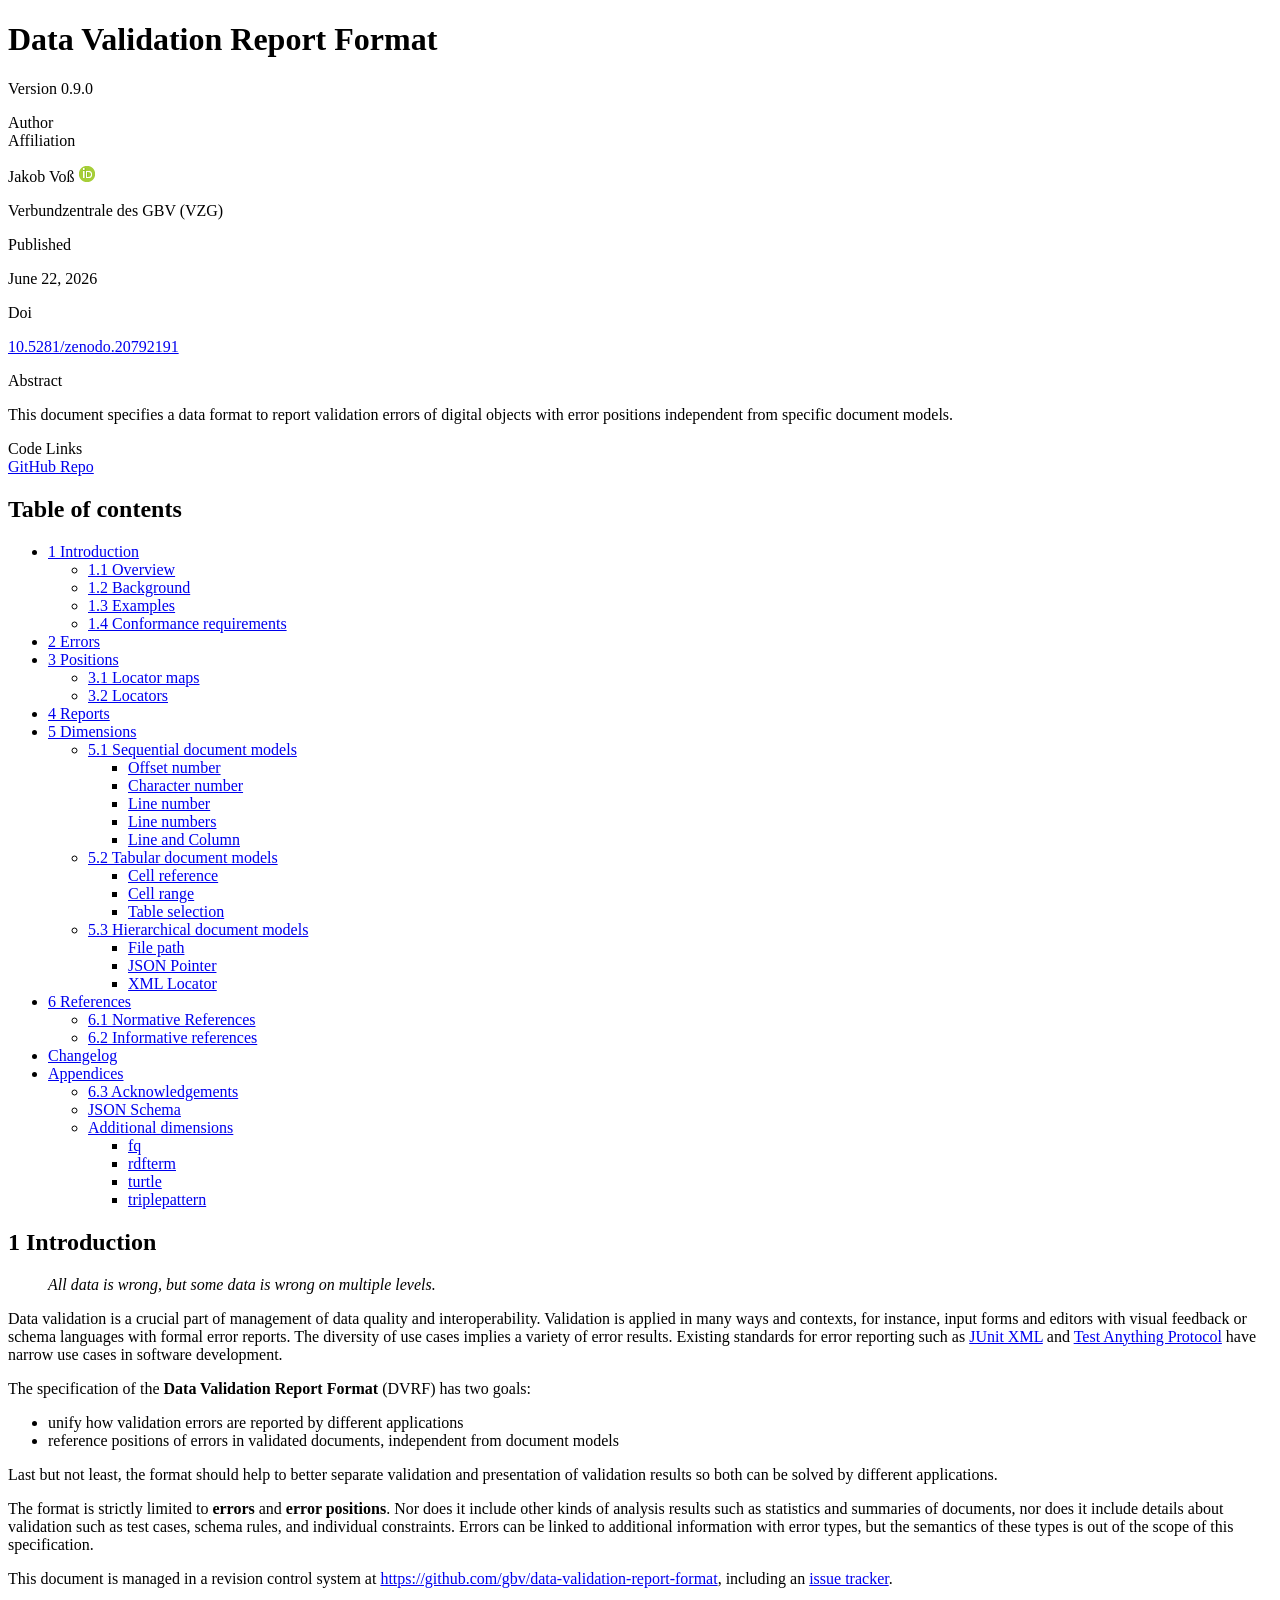
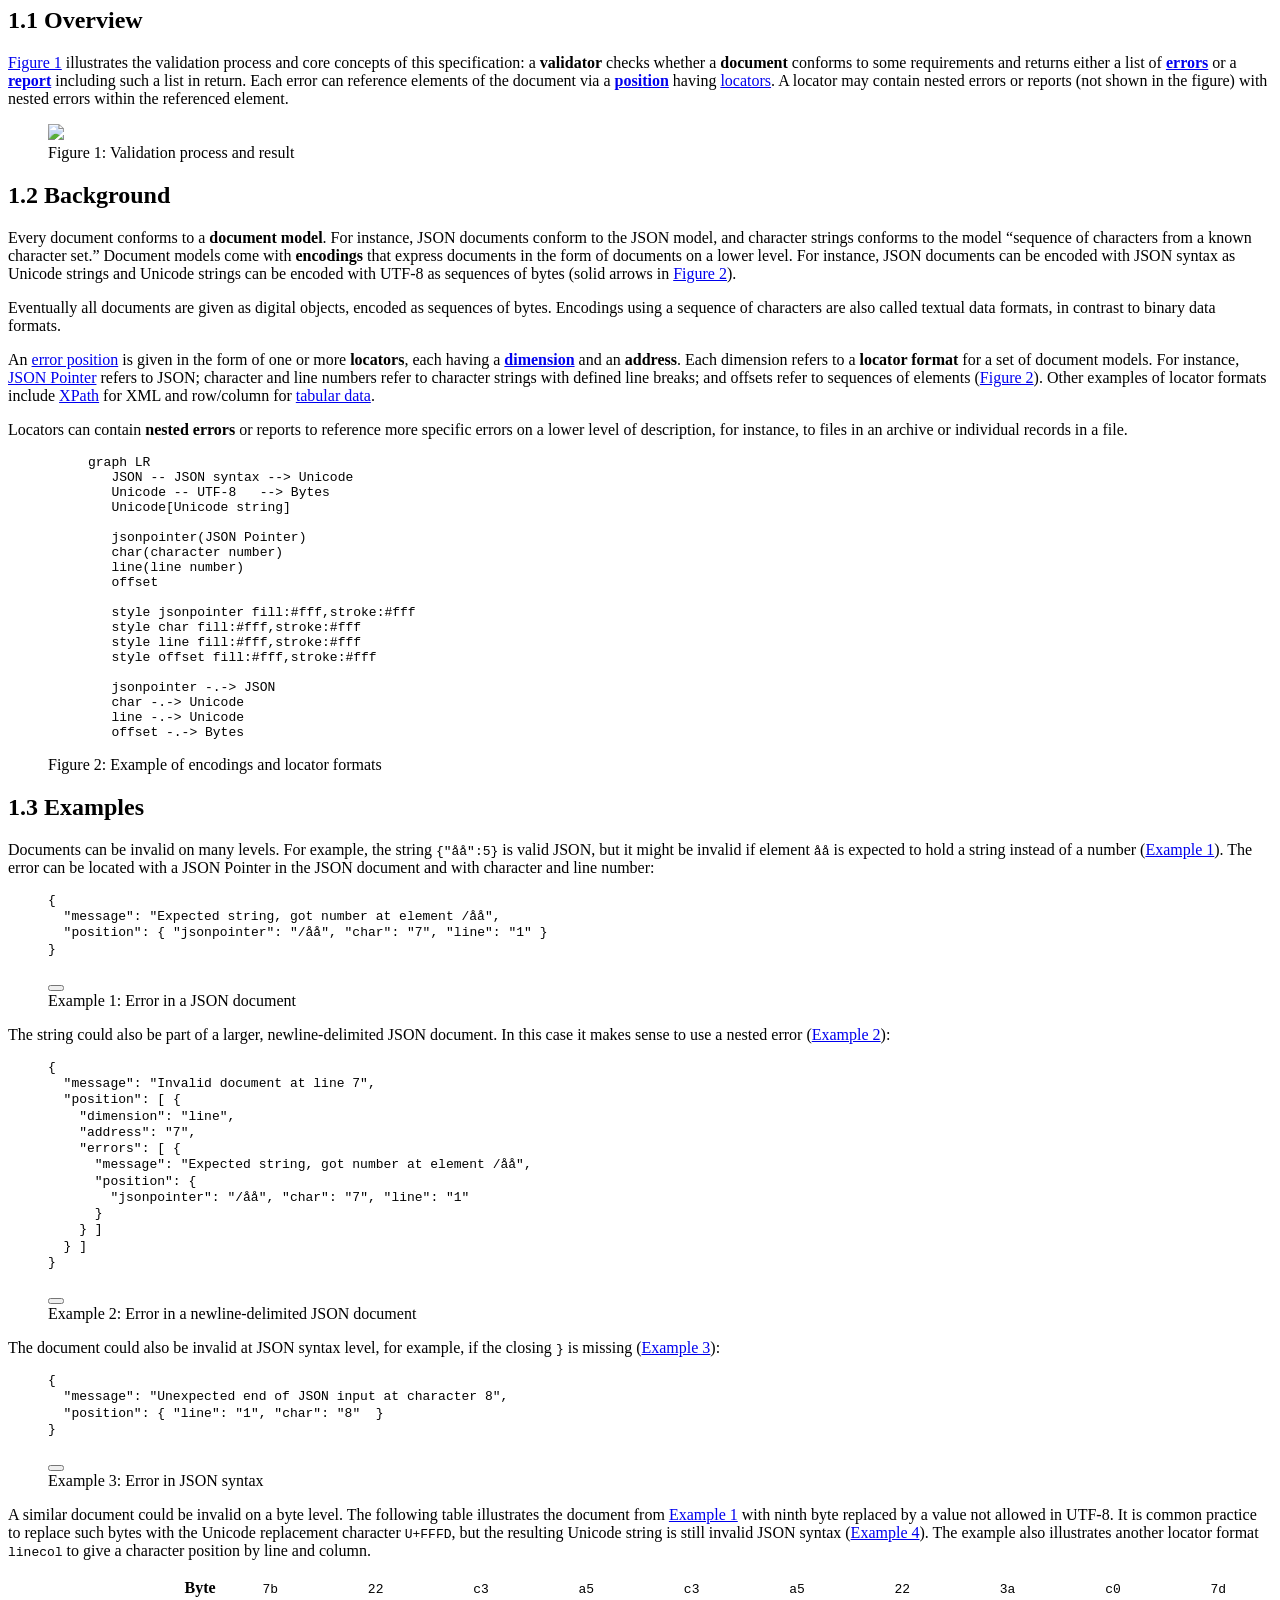
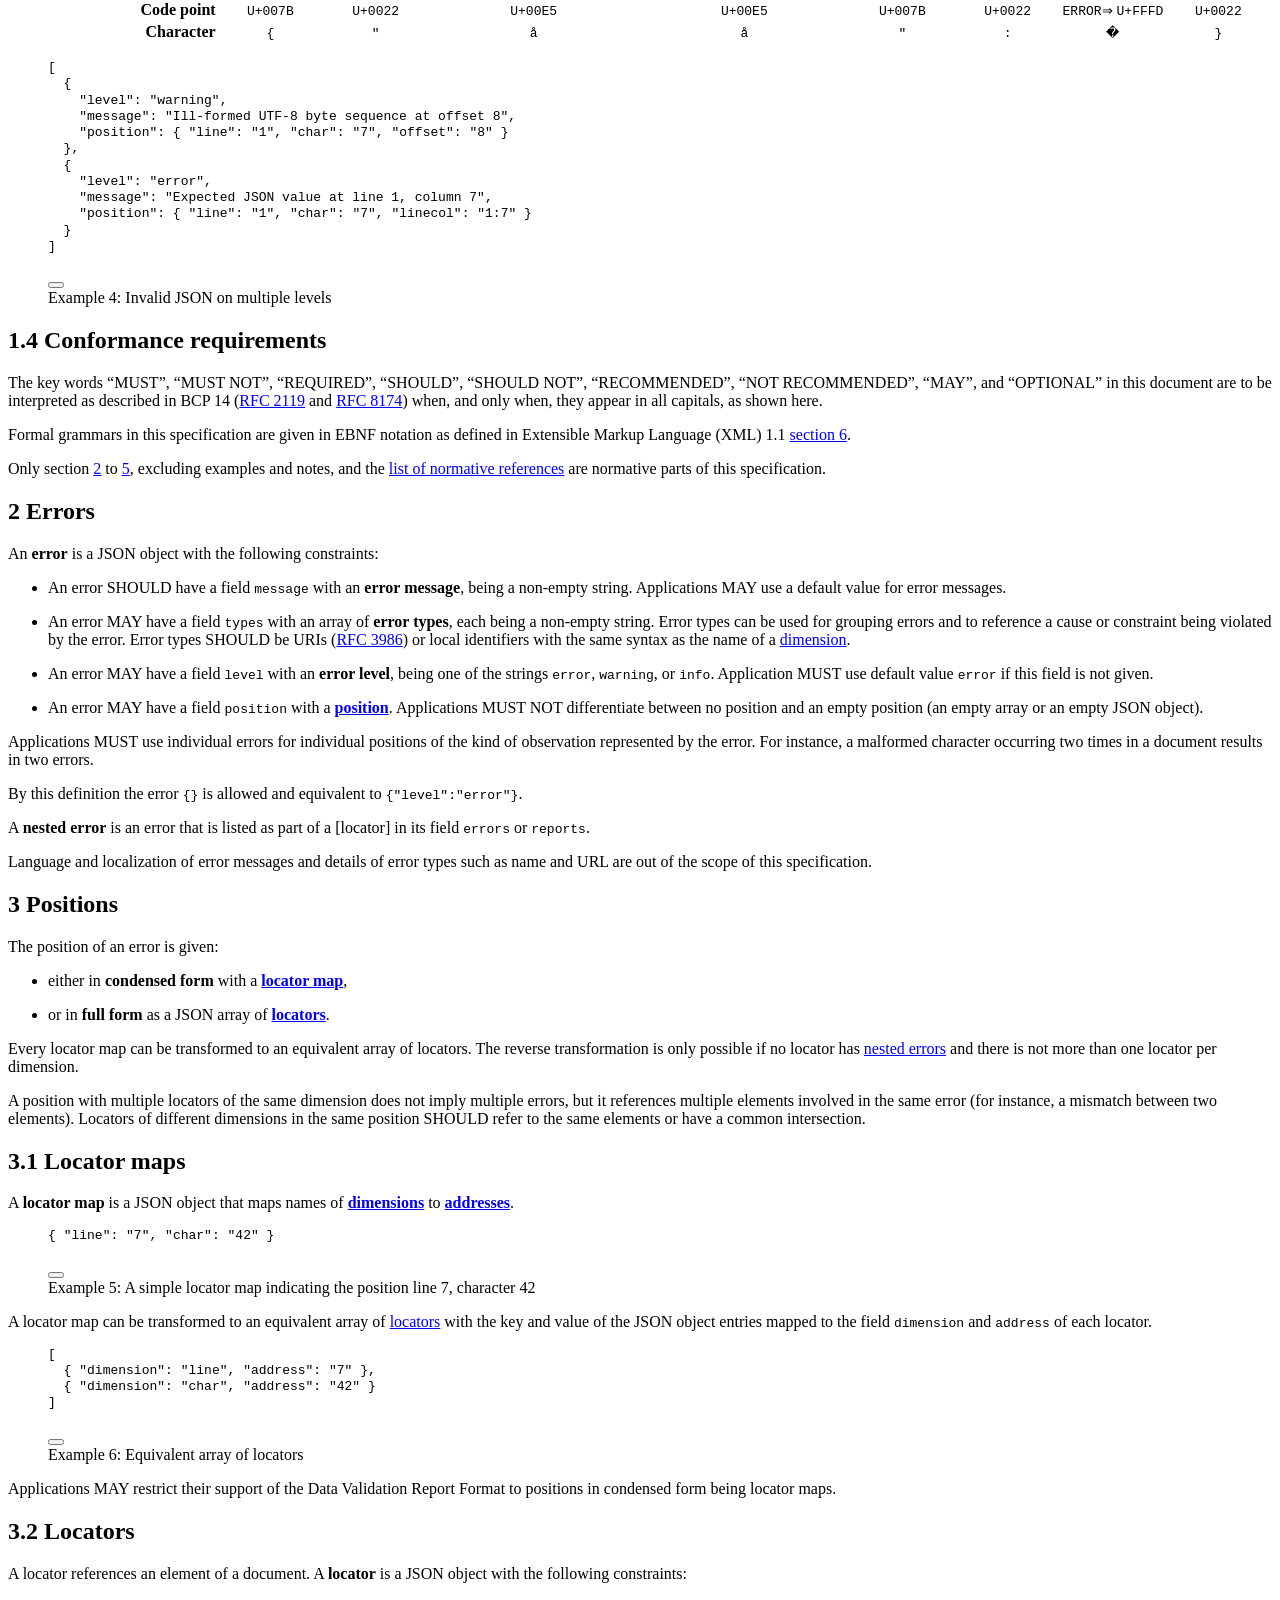
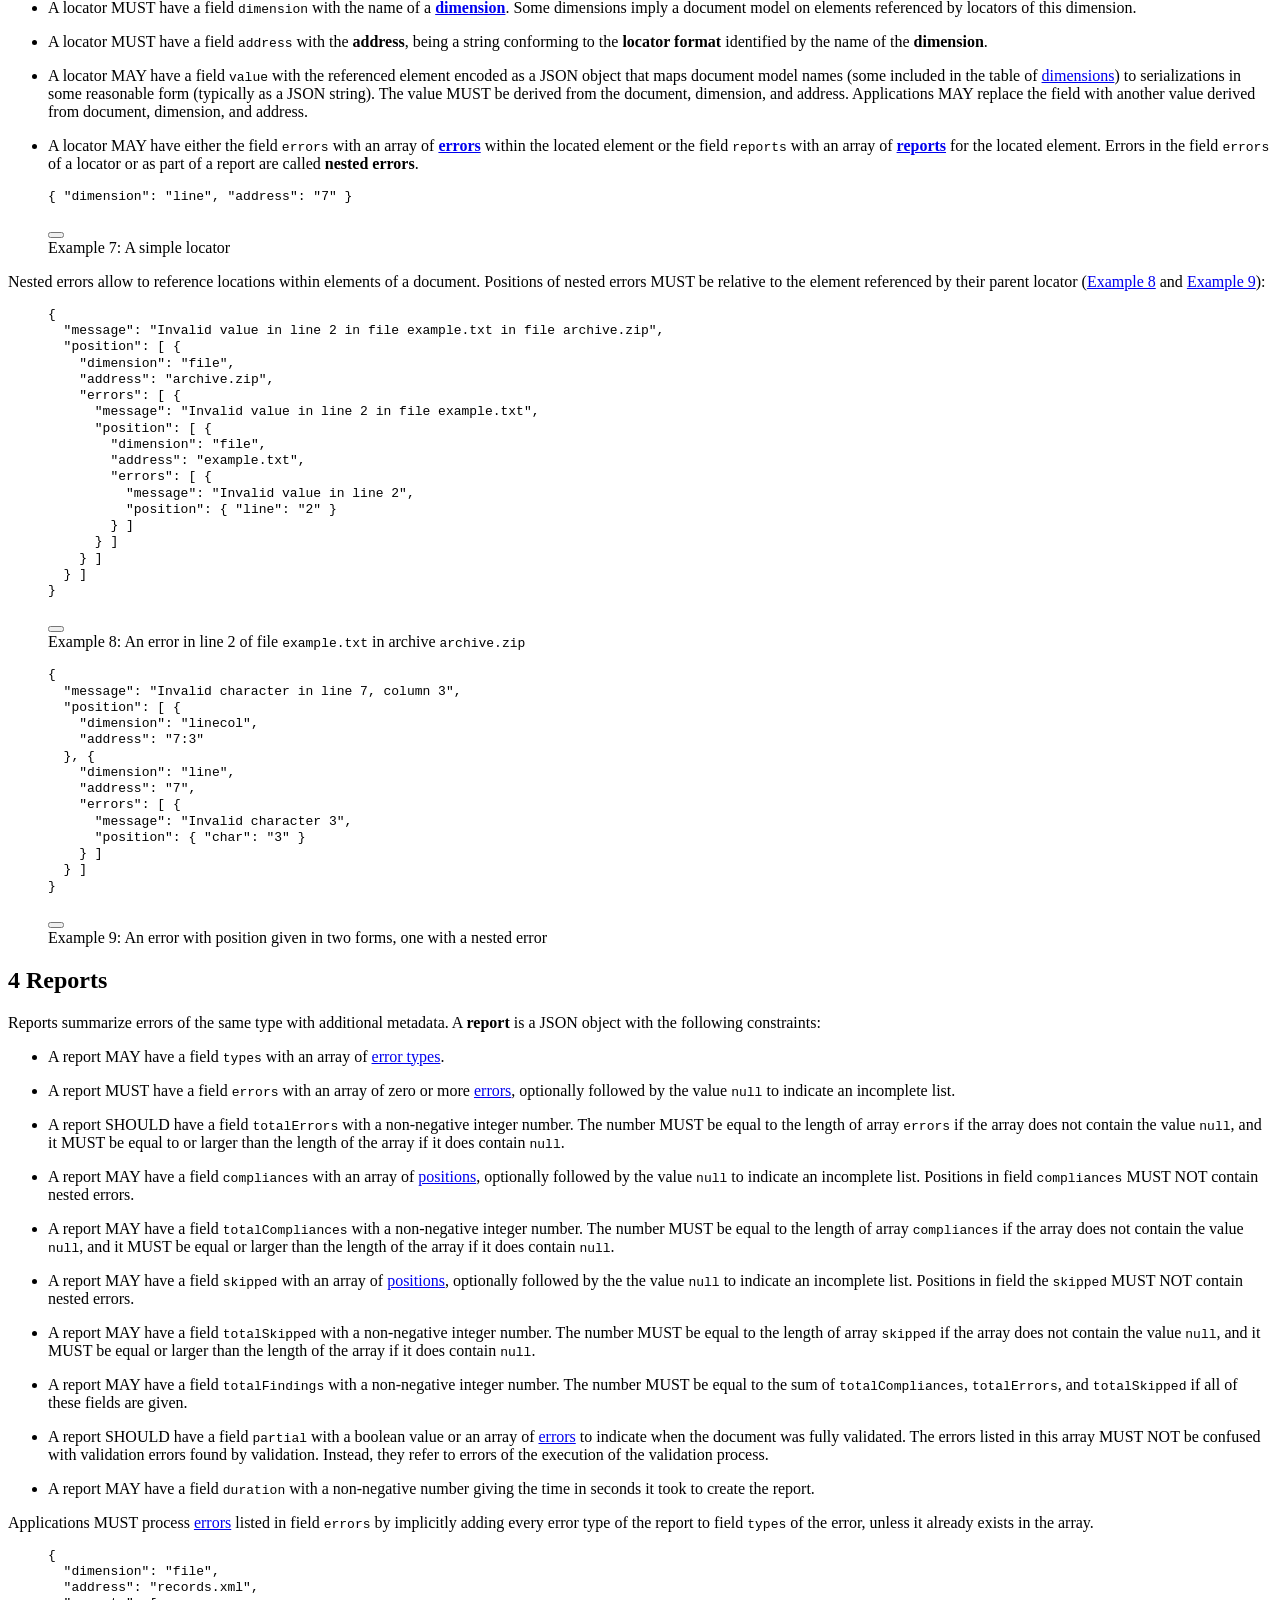
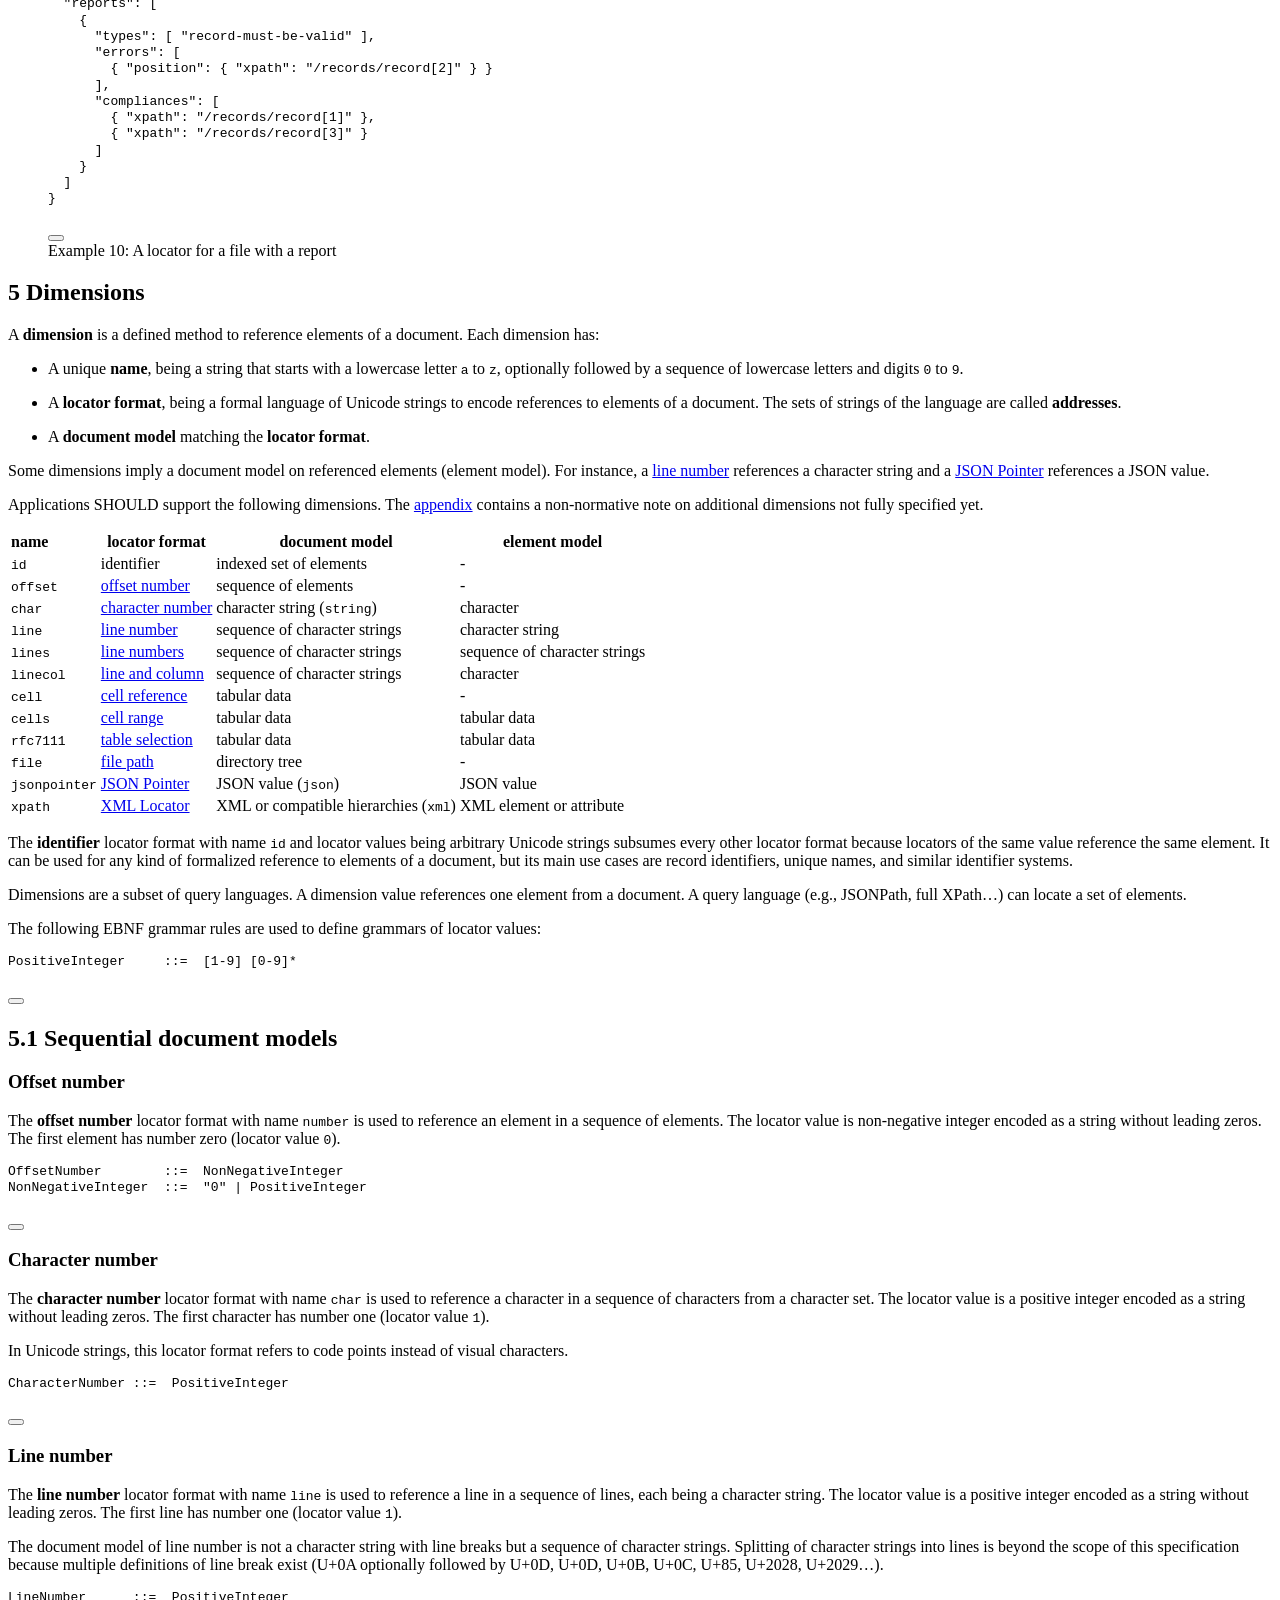
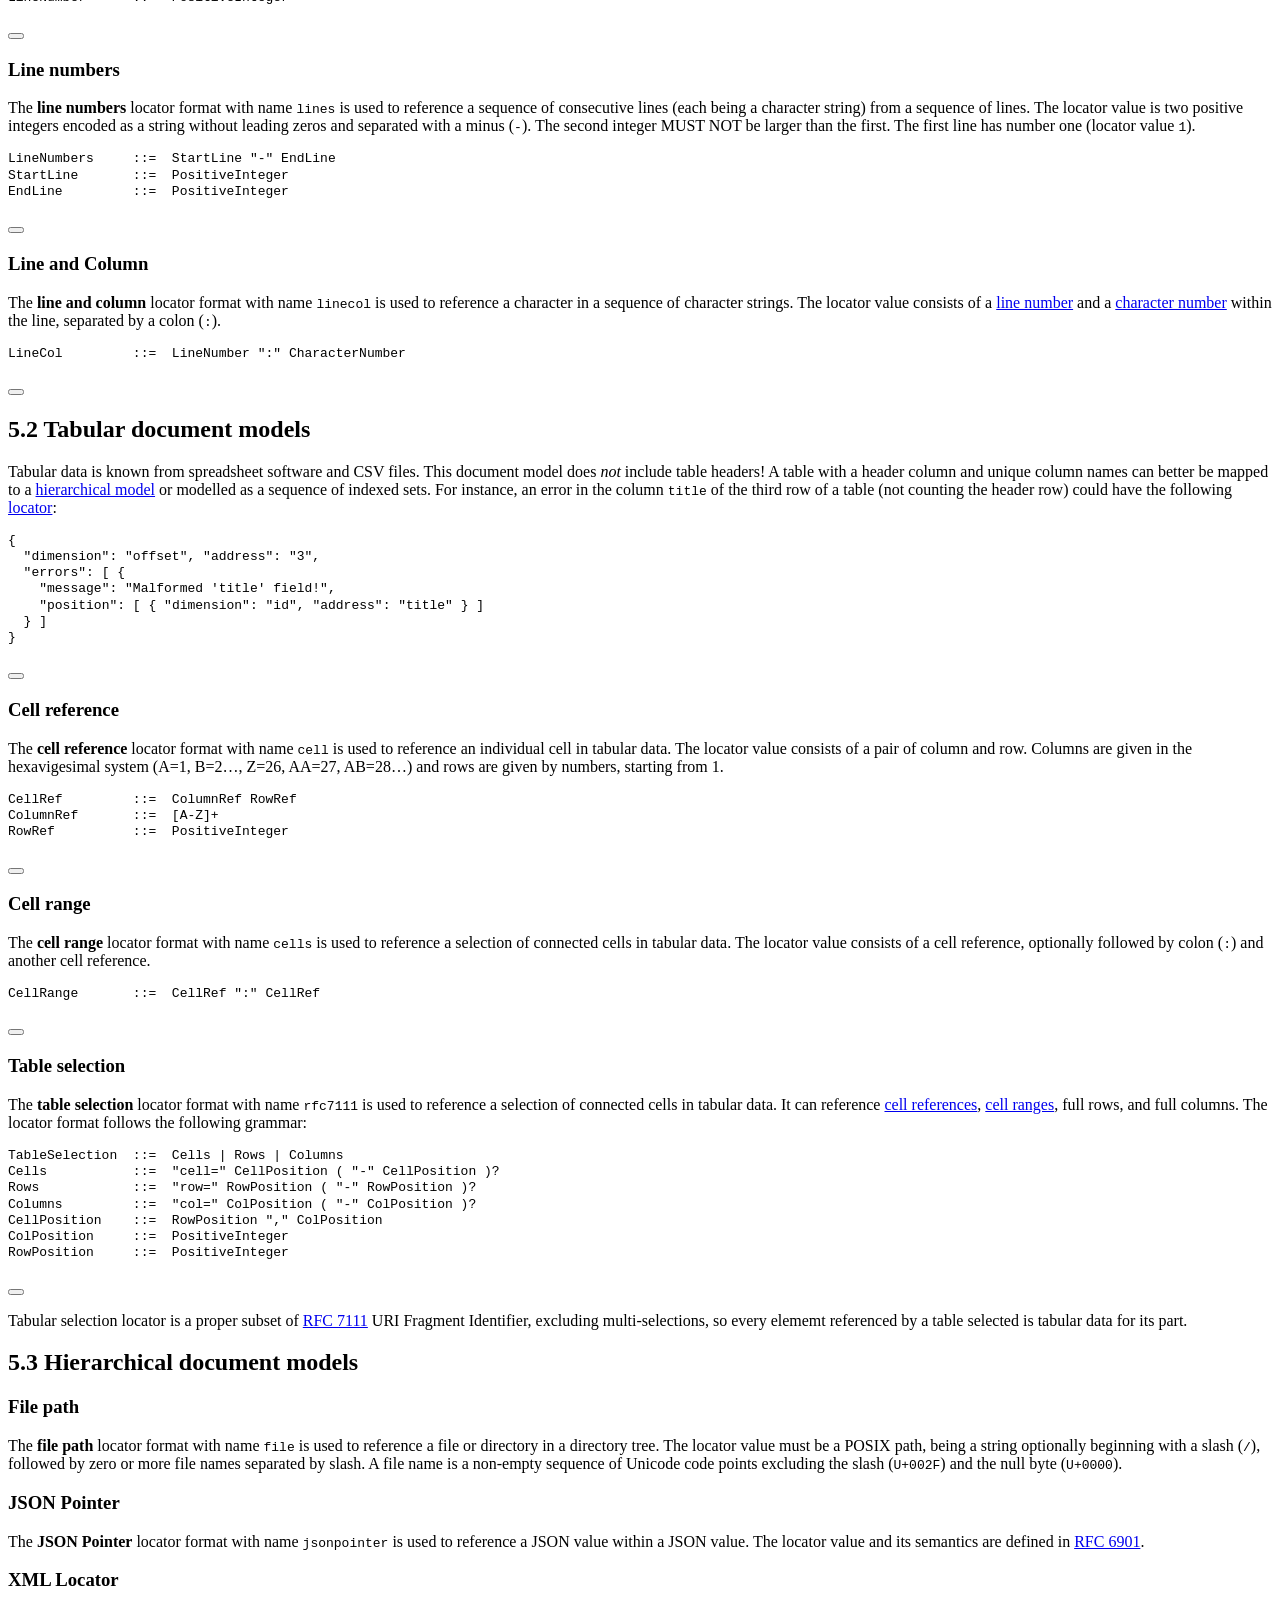
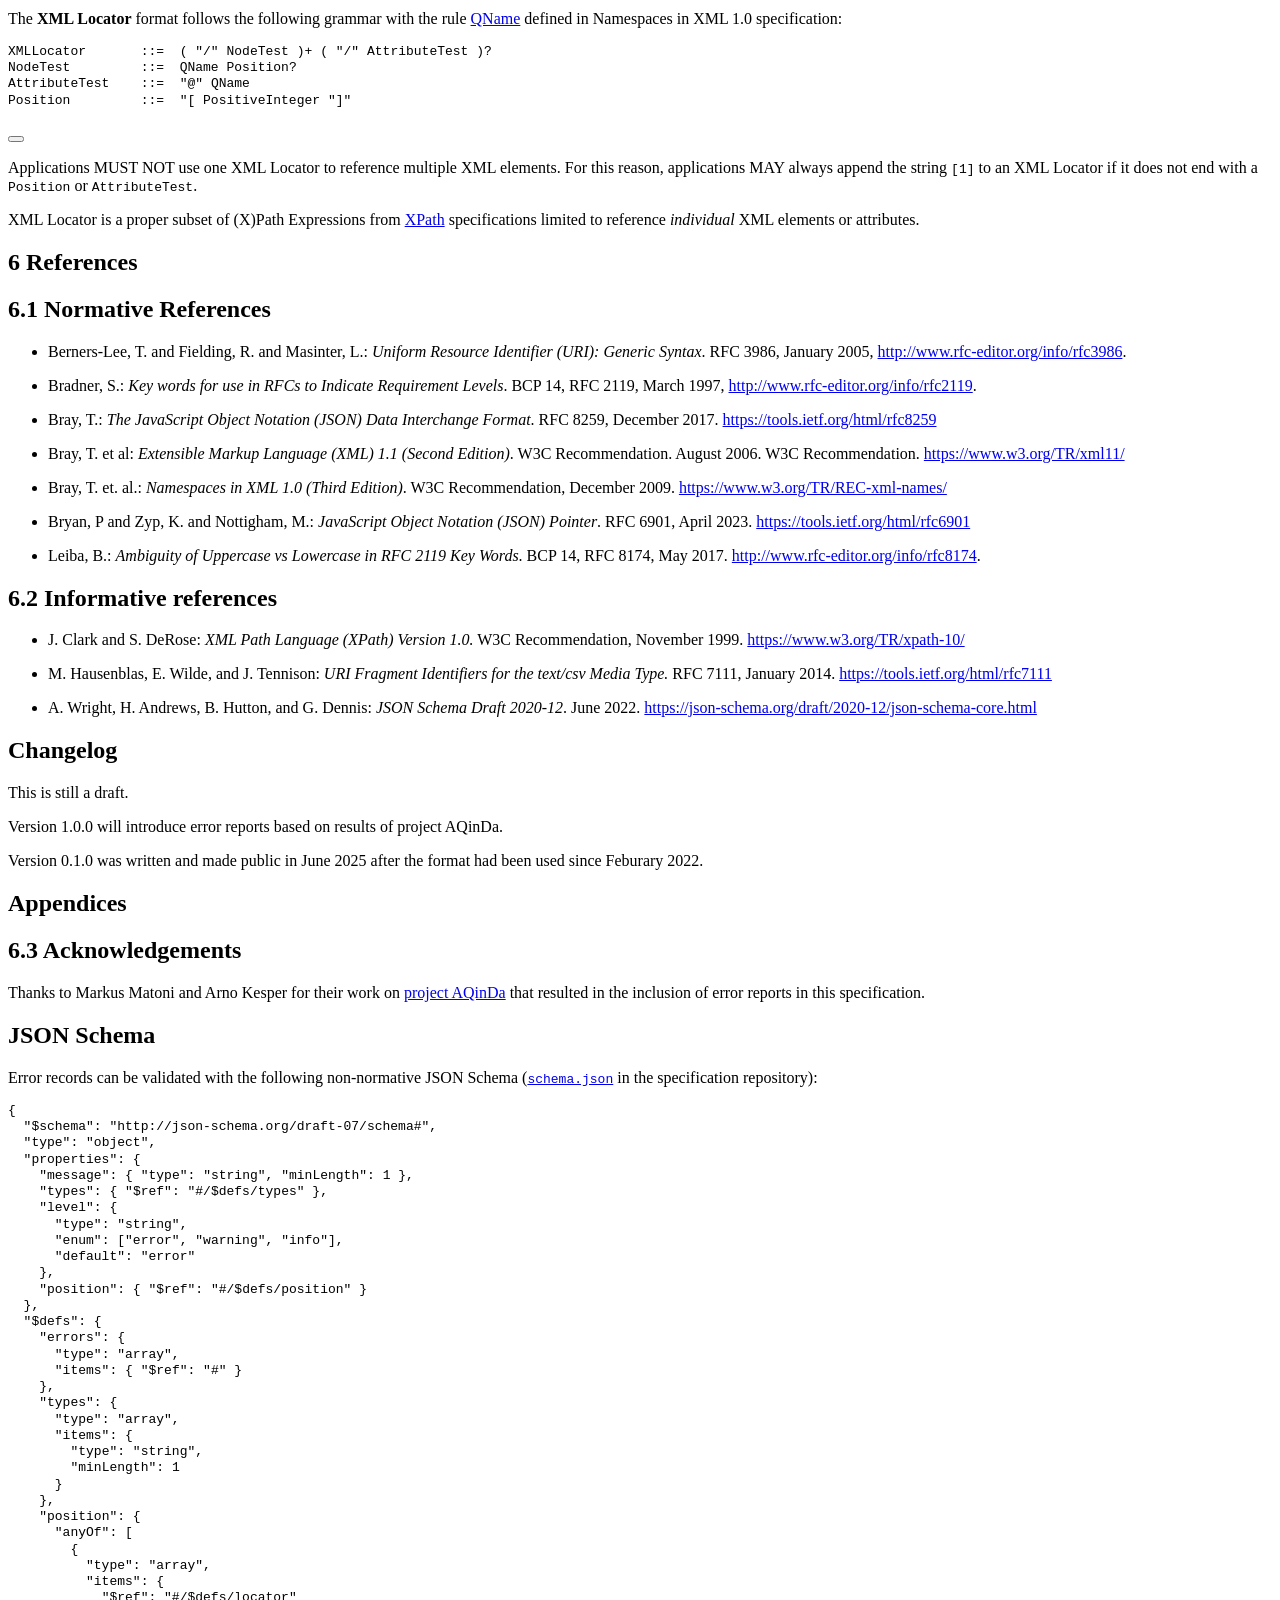
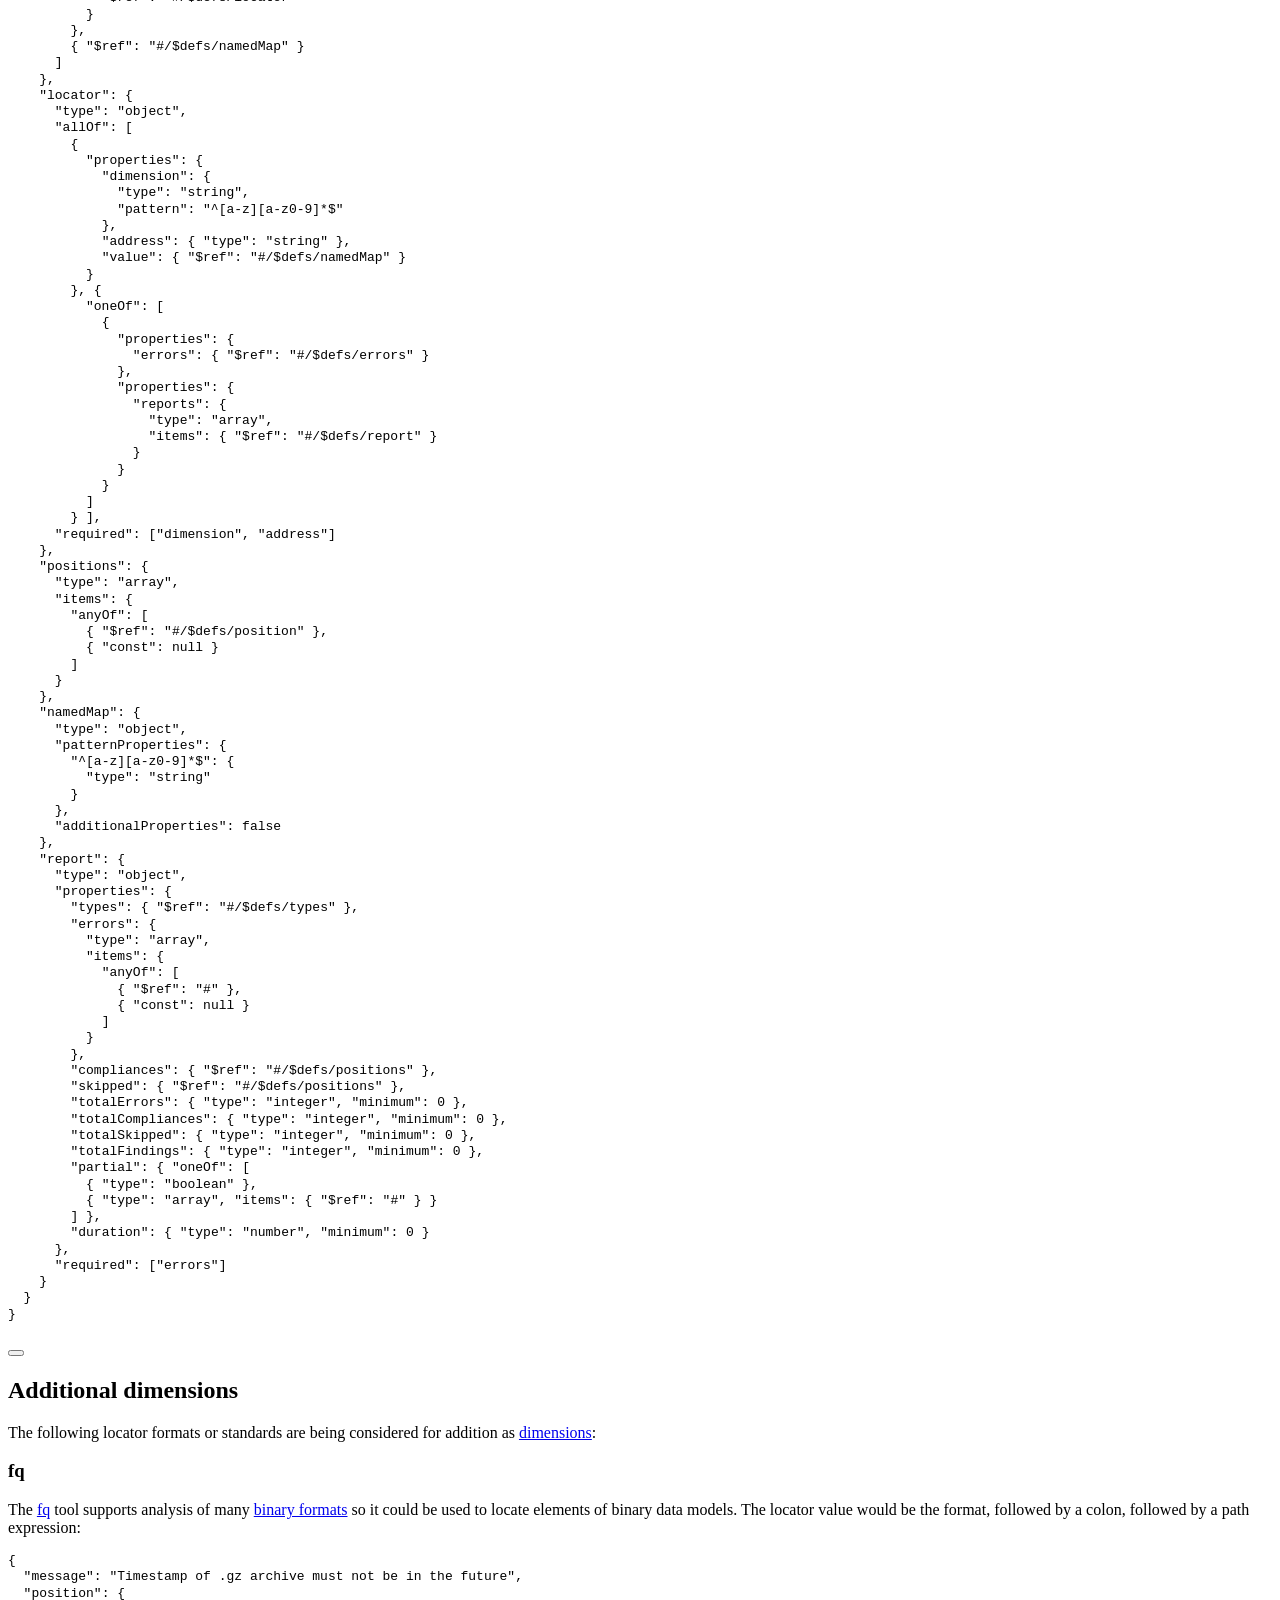
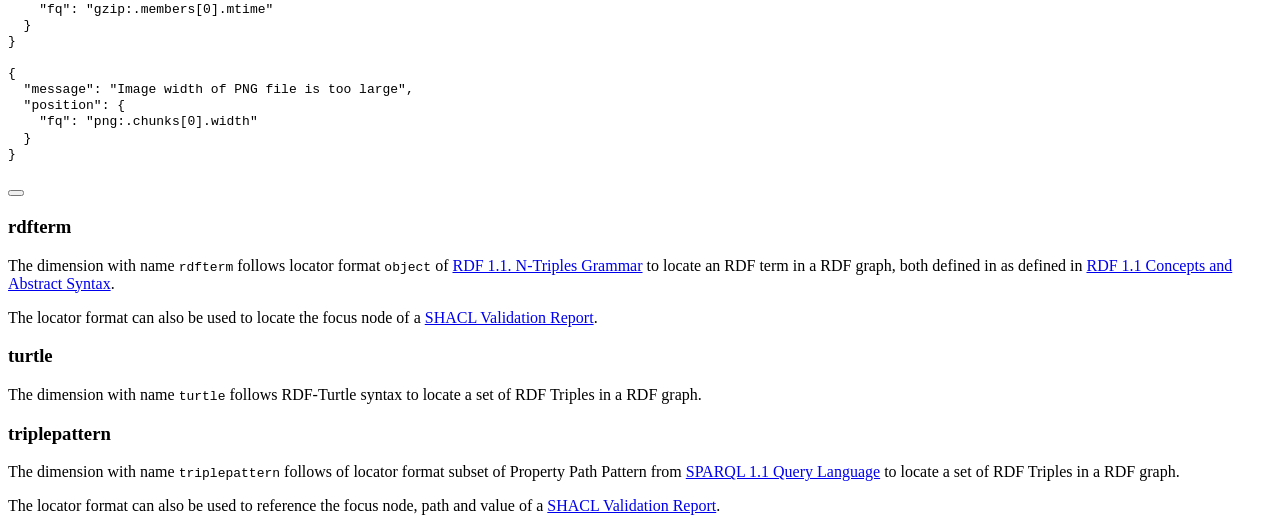
==== commit 9ec1fc47: "Built site for gh-pages" ====
--- a/index.html
+++ b/index.html
@@ -6,7 +6,7 @@
 
 <meta name="viewport" content="width=device-width, initial-scale=1.0, user-scalable=yes">
 
-<meta name="dcterms.date" content="2026-06-18">
+<meta name="dcterms.date" content="2026-06-22">
 
 <title>Data Validation Report Format</title>
 <style>
@@ -83,13 +83,14 @@
 
 <link rel="stylesheet" href="style.css">
 <meta name="citation_title" content="Data Validation Report Format">
-<meta name="citation_abstract" content="This document specifies a data format to report validation errors of digital objects with error positions independent from specifid document models.
+<meta name="citation_abstract" content="This document specifies a data format to report validation errors of digital objects with error positions independent from specific document models.
 ">
 <meta name="citation_author" content="Jakob Voß">
-<meta name="citation_publication_date" content="2026-06-18">
-<meta name="citation_cover_date" content="2026-06-18">
+<meta name="citation_publication_date" content="2026-06-22">
+<meta name="citation_cover_date" content="2026-06-22">
 <meta name="citation_year" content="2026">
-<meta name="citation_online_date" content="2026-06-18">
+<meta name="citation_online_date" content="2026-06-22">
+<meta name="citation_doi" content="10.5281/zenodo.20792191">
 <meta name="citation_language" content="en">
 </head>
 
@@ -125,11 +126,19 @@
                 <div>
             <div class="quarto-title-meta-heading">Published</div>
             <div class="quarto-title-meta-contents">
-              <p class="date">June 18, 2026</p>
+              <p class="date">June 22, 2026</p>
             </div>
           </div>
           
                 
+                <div>
+            <div class="quarto-title-meta-heading">Doi</div>
+            <div class="quarto-title-meta-contents">
+              <p class="doi">
+                <a href="https://doi.org/10.5281/zenodo.20792191">10.5281/zenodo.20792191</a>
+              </p>
+            </div>
+          </div>
               </div>
       </div>
       <div class="quarto-title-meta-column-end quarto-other-formats-target">
@@ -139,7 +148,7 @@
     <div>
       <div class="abstract">
         <div class="block-title">Abstract</div>
-        <p>This document specifies a data format to report validation errors of digital objects with error positions independent from specifid document models.</p>
+        <p>This document specifies a data format to report validation errors of digital objects with error positions independent from specific document models.</p>
       </div>
     </div>
 
@@ -197,6 +206,7 @@
   <li><a href="#changelog" id="toc-changelog" class="nav-link" data-scroll-target="#changelog">Changelog</a></li>
   <li><a href="#appendices" id="toc-appendices" class="nav-link" data-scroll-target="#appendices">Appendices</a>
   <ul class="collapse">
+  <li><a href="#acknowledgements" id="toc-acknowledgements" class="nav-link" data-scroll-target="#acknowledgements"><span class="header-section-number">6.3</span> Acknowledgements</a></li>
   <li><a href="#json-schema" id="toc-json-schema" class="nav-link" data-scroll-target="#json-schema">JSON Schema</a></li>
   <li><a href="#sec-additional-dimensions" id="toc-sec-additional-dimensions" class="nav-link" data-scroll-target="#sec-additional-dimensions">Additional dimensions</a>
   <ul class="collapse">
@@ -223,27 +233,27 @@
 <blockquote class="blockquote">
 <p><em>All data is wrong, but some data is wrong on multiple levels.</em></p>
 </blockquote>
-<p>Data validation is a crucial part of management of data quality and interoperability. Validation is applied in many ways and contexts, for instance input forms and editors with visual feedback or schema languages with formal error reports. The diversity of use cases imply a variety of error results. Existing standards for error reporting such as such as <a href="https://github.com/testmoapp/junitxml">JUnit XML</a> and <a href="https://testanything.org/">Test Anything Protocol</a> have narrow use cases in software development.</p>
-<p>The specification of <strong>Data Validation Report Format</strong> (DVRF) has two goals:</p>
+<p>Data validation is a crucial part of management of data quality and interoperability. Validation is applied in many ways and contexts, for instance, input forms and editors with visual feedback or schema languages with formal error reports. The diversity of use cases implies a variety of error results. Existing standards for error reporting such as <a href="https://github.com/testmoapp/junitxml">JUnit XML</a> and <a href="https://testanything.org/">Test Anything Protocol</a> have narrow use cases in software development.</p>
+<p>The specification of the <strong>Data Validation Report Format</strong> (DVRF) has two goals:</p>
 <ul>
 <li>unify how validation errors are reported by different applications</li>
 <li>reference positions of errors in validated documents, independent from document models</li>
 </ul>
-<p>Last but not least the format should help to better separate validation and presentation of validation results, so both can be solved by different applications.</p>
+<p>Last but not least, the format should help to better separate validation and presentation of validation results so both can be solved by different applications.</p>
 <div class="callout callout-style-simple callout-caution">
 <div class="callout-body d-flex">
 <div class="callout-icon-container">
 <i class="callout-icon"></i>
 </div>
 <div class="callout-body-container">
-<p>The format is strictly limited to <strong>errors</strong> and <strong>error positions</strong>. Neither does it include other kinds of analysis results such as statistics and summaries of documents, nor does in include details about validation such as test cases, schema rules, and individual constraints. Errors can be linked to additional information with error types but the semantics of these types is out of the scope of this specification.</p>
+<p>The format is strictly limited to <strong>errors</strong> and <strong>error positions</strong>. Nor does it include other kinds of analysis results such as statistics and summaries of documents, nor does it include details about validation such as test cases, schema rules, and individual constraints. Errors can be linked to additional information with error types, but the semantics of these types is out of the scope of this specification.</p>
 </div>
 </div>
 </div>
 <p>This document is managed in a revision control system at <a href="https://github.com/gbv/data-validation-report-format" class="uri">https://github.com/gbv/data-validation-report-format</a>, including an <a href="https://github.com/gbv/data-validation-report-format/issues">issue tracker</a>.</p>
 <section id="overview" class="level2" data-number="1.1">
 <h2 data-number="1.1" class="anchored" data-anchor-id="overview"><span class="header-section-number">1.1</span> Overview</h2>
-<p><a href="#fig-validation" class="quarto-xref">Figure&nbsp;1</a> illustrates the validation process and core concepts of this specification: a <strong>validator</strong> checks whether a <strong>document</strong> conforms to some requirements and returns either a list of <strong><a href="#error">errors</a></strong> or a <strong><a href="#report">report</a></strong> including such list in return. Each error can reference elements of the document via a <strong><a href="#position">position</a></strong> having <a href="#locators">locators</a>. A locator may contain nested errors or reports (not shown in the figure) with nested errors within the referenced element.</p>
+<p><a href="#fig-validation" class="quarto-xref">Figure&nbsp;1</a> illustrates the validation process and core concepts of this specification: a <strong>validator</strong> checks whether a <strong>document</strong> conforms to some requirements and returns either a list of <strong><a href="#error">errors</a></strong> or a <strong><a href="#report">report</a></strong> including such a list in return. Each error can reference elements of the document via a <strong><a href="#position">position</a></strong> having <a href="#locators">locators</a>. A locator may contain nested errors or reports (not shown in the figure) with nested errors within the referenced element.</p>
 <div id="fig-validation" class="quarto-float quarto-figure quarto-figure-center anchored">
 <figure class="quarto-float quarto-float-fig figure">
 <div aria-describedby="fig-validation-caption-0ceaefa1-69ba-4598-a22c-09a6ac19f8ca">
@@ -257,19 +267,19 @@
 </section>
 <section id="background" class="level2" data-number="1.2">
 <h2 data-number="1.2" class="anchored" data-anchor-id="background"><span class="header-section-number">1.2</span> Background</h2>
-<p>Every document conforms to a <strong>document model</strong>. For instance JSON documents conforms to the JSON model, and character strings conforms to the model “sequence of characters from a known character set”. Document models come with <strong>encodings</strong> how to express documents in form of documents on a lower level. For instance JSON documents can be encoded with JSON syntax as Unicode strings and Unicode strings can be encoded with UTF-8 as sequences of bytes (solid arrows in <a href="#fig-encodings-and-locators" class="quarto-xref">Figure&nbsp;2</a>).</p>
+<p>Every document conforms to a <strong>document model</strong>. For instance, JSON documents conform to the JSON model, and character strings conforms to the model “sequence of characters from a known character set.” Document models come with <strong>encodings</strong> that express documents in the form of documents on a lower level. For instance, JSON documents can be encoded with JSON syntax as Unicode strings and Unicode strings can be encoded with UTF-8 as sequences of bytes (solid arrows in <a href="#fig-encodings-and-locators" class="quarto-xref">Figure&nbsp;2</a>).</p>
 <div class="callout callout-style-simple callout-note">
 <div class="callout-body d-flex">
 <div class="callout-icon-container">
 <i class="callout-icon"></i>
 </div>
 <div class="callout-body-container">
-<p>Eventually all documents are given as digital objects, encoded as sequence of bytes. Encodings using a sequence of characters are also called textual data formats, in contrast to binary data formats.</p>
-</div>
-</div>
-</div>
-<p>An <a href="#positions">error position</a> is given in form of one or more <strong>locators</strong>, each having a <a href="#dimensions"><strong>dimension</strong></a> and an <strong>address</strong>. Each dimension refers to a <strong>locator format</strong> for a set of document models. For instance <a href="#json-pointer">JSON Pointer</a> refers to JSON, character and line numbers refer to character strings with defined line breaks, and offsets refer to sequences of elements (<a href="#fig-encodings-and-locators" class="quarto-xref">Figure&nbsp;2</a>). Other examples of locator formats include <a href="https://www.w3.org/TR/xpath/">XPath</a> for XML, and row/column for <a href="#tabular-document-models">tabular data</a>.</p>
-<p>Locators can contain <strong>nested errors</strong> or reports to reference more specific errors on a lower level of description, for instance to files in an archive or individual records in a file.</p>
+<p>Eventually all documents are given as digital objects, encoded as sequences of bytes. Encodings using a sequence of characters are also called textual data formats, in contrast to binary data formats.</p>
+</div>
+</div>
+</div>
+<p>An <a href="#positions">error position</a> is given in the form of one or more <strong>locators</strong>, each having a <a href="#dimensions"><strong>dimension</strong></a> and an <strong>address</strong>. Each dimension refers to a <strong>locator format</strong> for a set of document models. For instance, <a href="#json-pointer">JSON Pointer</a> refers to JSON; character and line numbers refer to character strings with defined line breaks; and offsets refer to sequences of elements (<a href="#fig-encodings-and-locators" class="quarto-xref">Figure&nbsp;2</a>). Other examples of locator formats include <a href="https://www.w3.org/TR/xpath/">XPath</a> for XML and row/column for <a href="#tabular-document-models">tabular data</a>.</p>
+<p>Locators can contain <strong>nested errors</strong> or reports to reference more specific errors on a lower level of description, for instance, to files in an archive or individual records in a file.</p>
 <div id="fig-encodings-and-locators" class="quarto-float quarto-figure quarto-figure-center anchored">
 <figure class="quarto-float quarto-float-fig figure">
 <div aria-describedby="fig-encodings-and-locators-caption-0ceaefa1-69ba-4598-a22c-09a6ac19f8ca">
@@ -312,7 +322,7 @@
 </section>
 <section id="examples" class="level2" data-number="1.3">
 <h2 data-number="1.3" class="anchored" data-anchor-id="examples"><span class="header-section-number">1.3</span> Examples</h2>
-<p>Documents can be invalid on many levels. For example the string <code>{"åå":5}</code> is valid JSON but it might be invalid if element <code>åå</code> is expected to hold a string instead of a number (<a href="#lst-example-1" class="quarto-xref">Example&nbsp;1</a>). The error can be located with JSON Pointer in the JSON document and with character and line number:</p>
+<p>Documents can be invalid on many levels. For example, the string <code>{"åå":5}</code> is valid JSON, but it might be invalid if element <code>åå</code> is expected to hold a string instead of a number (<a href="#lst-example-1" class="quarto-xref">Example&nbsp;1</a>). The error can be located with a JSON Pointer in the JSON document and with character and line number:</p>
 <div id="lst-example-1" class="json listing quarto-float quarto-figure quarto-figure-left anchored">
 <figure class="quarto-float quarto-float-lst figure">
 <div aria-describedby="lst-example-1-caption-0ceaefa1-69ba-4598-a22c-09a6ac19f8ca">
@@ -349,7 +359,7 @@
 </figcaption>
 </figure>
 </div>
-<p>The document could also be invalid at JSON syntax level, for example if the closing <code>}</code> is missing (<a href="#lst-example-2" class="quarto-xref">Example&nbsp;3</a>):</p>
+<p>The document could also be invalid at JSON syntax level, for example, if the closing <code>}</code> is missing (<a href="#lst-example-2" class="quarto-xref">Example&nbsp;3</a>):</p>
 <div id="lst-example-2" class="json listing quarto-float quarto-figure quarto-figure-left anchored">
 <figure class="quarto-float quarto-float-lst figure">
 <div aria-describedby="lst-example-2-caption-0ceaefa1-69ba-4598-a22c-09a6ac19f8ca">
@@ -363,7 +373,7 @@
 </figcaption>
 </figure>
 </div>
-<p>A similar document could be invalid on byte level. The following table illustrates the document from <a href="#lst-example-1" class="quarto-xref">Example&nbsp;1</a> with ninth byte replaced by a value not allowed in UTF-8. It is common practice to replace such bytes with the Unicode replacement character <code>U+FFFD</code> but the resulting Unicode string is invalid JSON syntax still (<a href="#lst-3" class="quarto-xref">Example&nbsp;4</a>). The example also illustrates another locator format <code>linecol</code> to give a character position by line and column.</p>
+<p>A similar document could be invalid on a byte level. The following table illustrates the document from <a href="#lst-example-1" class="quarto-xref">Example&nbsp;1</a> with ninth byte replaced by a value not allowed in UTF-8. It is common practice to replace such bytes with the Unicode replacement character <code>U+FFFD</code>, but the resulting Unicode string is still invalid JSON syntax (<a href="#lst-3" class="quarto-xref">Example&nbsp;4</a>). The example also illustrates another locator format <code>linecol</code> to give a character position by line and column.</p>
 <table class="caption-top table">
 <colgroup>
 <col style="width: 14%">
@@ -449,12 +459,12 @@
 <h1 data-number="2"><span class="header-section-number">2</span> Errors</h1>
 <p>An <strong>error</strong> is a JSON object with the following constraints:</p>
 <ul>
-<li><p>an error SHOULD have a field <code>message</code> with an <strong>error message</strong>, being a non-empty string. Applications MAY use a default value for error messages.</p></li>
-<li><p>an error MAY have field <code>types</code> with an array of <strong>error types</strong>, each being a non-empty string. Error types can be used for grouping errors and to reference a cause or constraint being violated by the error. Error types SHOULD be URIs (<a href="https://tools.ietf.org/html/rfc3986">RFC 3986</a>) local identifiers with same syntax as the name of a <a href="#dimensions">dimension</a>.</p></li>
-<li><p>an error MAY have field <code>level</code> with an <strong>error level</strong>, being one of the strings <code>error</code>, <code>warning</code>, or <code>info</code>. Application MUST use default value <code>error</code> if this field is not given.</p></li>
-<li><p>an error MAY have field <code>position</code> with a <a href="#positions"><strong>position</strong></a>. Applications MUST NOT differentiate between no position and an empty position (an empty array or an empty JSON object).</p></li>
+<li><p>An error SHOULD have a field <code>message</code> with an <strong>error message</strong>, being a non-empty string. Applications MAY use a default value for error messages.</p></li>
+<li><p>An error MAY have a field <code>types</code> with an array of <strong>error types</strong>, each being a non-empty string. Error types can be used for grouping errors and to reference a cause or constraint being violated by the error. Error types SHOULD be URIs (<a href="https://tools.ietf.org/html/rfc3986">RFC 3986</a>) or local identifiers with the same syntax as the name of a <a href="#dimensions">dimension</a>.</p></li>
+<li><p>An error MAY have a field <code>level</code> with an <strong>error level</strong>, being one of the strings <code>error</code>, <code>warning</code>, or <code>info</code>. Application MUST use default value <code>error</code> if this field is not given.</p></li>
+<li><p>An error MAY have a field <code>position</code> with a <a href="#positions"><strong>position</strong></a>. Applications MUST NOT differentiate between no position and an empty position (an empty array or an empty JSON object).</p></li>
 </ul>
-<p>Applications MUST use individual errors for individual positions of the kind of observation represented by the error. For instance a malformed character ocurring two times in a document results in two errors.</p>
+<p>Applications MUST use individual errors for individual positions of the kind of observation represented by the error. For instance, a malformed character occurring two times in a document results in two errors.</p>
 <div class="callout callout-style-simple callout-note">
 <div class="callout-body d-flex">
 <div class="callout-icon-container">
@@ -472,20 +482,20 @@
 <i class="callout-icon"></i>
 </div>
 <div class="callout-body-container">
-<p>Language and localization of error messages, and details of error types such as name and URL are out of the scope of this specification.</p>
+<p>Language and localization of error messages and details of error types such as name and URL are out of the scope of this specification.</p>
 </div>
 </div>
 </div>
 </section>
 <section id="positions" class="level1" data-number="3">
 <h1 data-number="3"><span class="header-section-number">3</span> Positions</h1>
-<p>The position of an error is given</p>
+<p>The position of an error is given:</p>
 <ul>
-<li><p>either in <strong>condense form</strong> with a <a href="#locator-maps"><strong>locator map</strong></a>,</p></li>
-<li><p>or in <strong>full form</strong> as JSON array of <a href="#locators"><strong>locators</strong></a>.</p></li>
+<li><p>either in <strong>condensed form</strong> with a <a href="#locator-maps"><strong>locator map</strong></a>,</p></li>
+<li><p>or in <strong>full form</strong> as a JSON array of <a href="#locators"><strong>locators</strong></a>.</p></li>
 </ul>
-<p>Every locator map can be transformed to an equivalent array of locators. The reverse transformation is only possible if no locator has <a href="#locators">nested errors</a> and there is not more then one locator per dimension.</p>
-<p>A position with multiple locator of the same dimension does nor imply multiple errors but it references multiple elements involved in the same error (for instance a mismatch between two elements). Locators of different dimensions in the same position SHOULD refer to the the same elements or have a common intersection.</p>
+<p>Every locator map can be transformed to an equivalent array of locators. The reverse transformation is only possible if no locator has <a href="#locators">nested errors</a> and there is not more than one locator per dimension.</p>
+<p>A position with multiple locators of the same dimension does not imply multiple errors, but it references multiple elements involved in the same error (for instance, a mismatch between two elements). Locators of different dimensions in the same position SHOULD refer to the same elements or have a common intersection.</p>
 <section id="locator-maps" class="level2" data-number="3.1">
 <h2 data-number="3.1" class="anchored" data-anchor-id="locator-maps"><span class="header-section-number">3.1</span> Locator maps</h2>
 <p>A <strong>locator map</strong> is a JSON object that maps names of <a href="#dimensions"><strong>dimensions</strong></a> to <a href="#dimensions"><strong>addresses</strong></a>.</p>
@@ -499,7 +509,7 @@
 </figcaption>
 </figure>
 </div>
-<p>A locator map can be transformed to an equivalent array of <a href="#locators">locators</a> with key and value of the JSON object entries mapped to field <code>dimension</code> and <code>address</code> of each locator.</p>
+<p>A locator map can be transformed to an equivalent array of <a href="#locators">locators</a> with the key and value of the JSON object entries mapped to the field <code>dimension</code> and <code>address</code> of each locator.</p>
 <div id="lst-locator-map" class="json listing quarto-float quarto-figure quarto-figure-left anchored">
 <figure class="quarto-float quarto-float-lst figure">
 <div aria-describedby="lst-locator-map-caption-0ceaefa1-69ba-4598-a22c-09a6ac19f8ca">
@@ -513,16 +523,16 @@
 </figcaption>
 </figure>
 </div>
-<p>Applications MAY restrict their support of Data Validation Report Format to positions in condense form being locator maps.</p>
+<p>Applications MAY restrict their support of the Data Validation Report Format to positions in condensed form being locator maps.</p>
 </section>
 <section id="locators" class="level2" data-number="3.2">
 <h2 data-number="3.2" class="anchored" data-anchor-id="locators"><span class="header-section-number">3.2</span> Locators</h2>
-<p>A locator references an element of a document. A <strong>Locator</strong> is a JSON object with the following constraints:</p>
+<p>A locator references an element of a document. A <strong>locator</strong> is a JSON object with the following constraints:</p>
 <ul>
-<li><p>the locator MUST have a field <code>dimension</code> with the name of a <a href="#dimensions"><strong>dimension</strong></a>. Some dimensions imply a document model on elements referenced by locators of this dimension.</p></li>
-<li><p>the locator MUST have a field <code>address</code> with the <strong>address</strong>, being a string conforming to the <strong>locator format</strong> identified by the name of the <strong>dimension</strong>.</p></li>
-<li><p>the locator MAY have a field <code>value</code> with the referenced element encoded as JSON object that maps document model names (some included in the the table of <a href="#dimensions">dimensions</a>) to serializations in some reasonable form (typically as JSON string). The value MUST be derived from the document, dimension, and address. Applications MAY replace the field with another value derived from document, dimension, and address.</p></li>
-<li><p>the locator MAY have either a field <code>errors</code> with an array of <a href="#errors"><strong>errors</strong></a> within the located element or a field <code>reports</code> with an array of <a href="#reports"><strong>reports</strong></a> for the located element. Errors in field <code>errors</code> of a locator or as part of a report are called <strong>nested errors</strong>.</p></li>
+<li><p>A locator MUST have a field <code>dimension</code> with the name of a <a href="#dimensions"><strong>dimension</strong></a>. Some dimensions imply a document model on elements referenced by locators of this dimension.</p></li>
+<li><p>A locator MUST have a field <code>address</code> with the <strong>address</strong>, being a string conforming to the <strong>locator format</strong> identified by the name of the <strong>dimension</strong>.</p></li>
+<li><p>A locator MAY have a field <code>value</code> with the referenced element encoded as a JSON object that maps document model names (some included in the table of <a href="#dimensions">dimensions</a>) to serializations in some reasonable form (typically as a JSON string). The value MUST be derived from the document, dimension, and address. Applications MAY replace the field with another value derived from document, dimension, and address.</p></li>
+<li><p>A locator MAY have either the field <code>errors</code> with an array of <a href="#errors"><strong>errors</strong></a> within the located element or the field <code>reports</code> with an array of <a href="#reports"><strong>reports</strong></a> for the located element. Errors in the field <code>errors</code> of a locator or as part of a report are called <strong>nested errors</strong>.</p></li>
 </ul>
 <div id="lst-locator" class="json listing quarto-float quarto-figure quarto-figure-left anchored">
 <figure class="quarto-float quarto-float-lst figure">
@@ -589,23 +599,20 @@
 </section>
 <section id="reports" class="level1" data-number="4">
 <h1 data-number="4"><span class="header-section-number">4</span> Reports</h1>
-<p>Reports summarize errors of same type with additional metadata. A <strong>Report</strong> is a JSON object with the following constraints:</p>
+<p>Reports summarize errors of the same type with additional metadata. A <strong>report</strong> is a JSON object with the following constraints:</p>
 <ul>
-<li><p>the report MAY have field <code>types</code> with an array of <a href="#errors">error types</a></p></li>
-<li><p>the report MUST have field <code>errors</code> with an array of zero or more <a href="#errors">errors</a>, optionally followed by the value <code>null</code> to indicate an incomplete list.</p></li>
-<li><p>the report SHOULD have field <code>totalErrors</code> with a non-negative integer number. The number MUST be equal to the length of array <code>errors</code> if the array does not contain value <code>null</code> and it MUST be equal or larger then then length of the array if it does contain <code>null</code>.</p></li>
-<li><p>the report MAY have field <code>compliances</code> with an array of <a href="#positions">positions</a>, optionally followed by the value <code>null</code> to indicate an incomplete list. Positions in field <code>compliances</code> MUST NOT contain nested errors.</p></li>
-<li><p>the report MAY have field <code>totalCompliances</code> with a non-negative integer number. The number MUST be equal to the length of array <code>compliances</code> if the array does not contain value <code>null</code> and it MUST be equal or larger then then length of the array if it does contain <code>null</code>. Applications MUST compliances</p></li>
-<li><p>the report MAY have field <code>skipped</code> with an array of <a href="#positions">positions</a>, optionally followed by the value <code>null</code> to indicate an incomplete list. Positions in field <code>skipped</code> MUST NOT contain nested errors.</p></li>
-<li><p>the report MAY have field <code>totalSkipped</code> with a non-negative integer number. The number MUST be equal to the length of array <code>skipped</code> if the array does not contain value <code>null</code> and it MUST be equal or larger then then length of the array if it does contain <code>null</code>. Applications MUST compliances</p></li>
-<li><p>the report MAY have field <code>totalFindings</code> with a non-negative integer number. The number MUST be equal to the sum of <code>totalCompliances</code>, <code>totalErrors</code>, and <code>totalSkipped</code> if all of the these fields are given.</p></li>
-<li><p>the report SHOULD have field <code>partial</code> with a boolean value or an array of <a href="#errors">errors</a> to indicate when the document was fully validated. The errors listed in this array MUST NOT be confused with validation errors found by validation. Instead they refer to errors of the execution of validation process.</p></li>
-<li><p>the report MAY have field <code>duration</code> with a non-negative number giving the time in seconds it took to create the report.</p></li>
+<li><p>A report MAY have a field <code>types</code> with an array of <a href="#errors">error types</a>.</p></li>
+<li><p>A report MUST have a field <code>errors</code> with an array of zero or more <a href="#errors">errors</a>, optionally followed by the value <code>null</code> to indicate an incomplete list.</p></li>
+<li><p>A report SHOULD have a field <code>totalErrors</code> with a non-negative integer number. The number MUST be equal to the length of array <code>errors</code> if the array does not contain the value <code>null</code>, and it MUST be equal to or larger than the length of the array if it does contain <code>null</code>.</p></li>
+<li><p>A report MAY have a field <code>compliances</code> with an array of <a href="#positions">positions</a>, optionally followed by the value <code>null</code> to indicate an incomplete list. Positions in field <code>compliances</code> MUST NOT contain nested errors.</p></li>
+<li><p>A report MAY have a field <code>totalCompliances</code> with a non-negative integer number. The number MUST be equal to the length of array <code>compliances</code> if the array does not contain the value <code>null</code>, and it MUST be equal or larger than the length of the array if it does contain <code>null</code>.</p></li>
+<li><p>A report MAY have a field <code>skipped</code> with an array of <a href="#positions">positions</a>, optionally followed by the the value <code>null</code> to indicate an incomplete list. Positions in field the <code>skipped</code> MUST NOT contain nested errors.</p></li>
+<li><p>A report MAY have a field <code>totalSkipped</code> with a non-negative integer number. The number MUST be equal to the length of array <code>skipped</code> if the array does not contain the value <code>null</code>, and it MUST be equal or larger than the length of the array if it does contain <code>null</code>.</p></li>
+<li><p>A report MAY have a field <code>totalFindings</code> with a non-negative integer number. The number MUST be equal to the sum of <code>totalCompliances</code>, <code>totalErrors</code>, and <code>totalSkipped</code> if all of these fields are given.</p></li>
+<li><p>A report SHOULD have a field <code>partial</code> with a boolean value or an array of <a href="#errors">errors</a> to indicate when the document was fully validated. The errors listed in this array MUST NOT be confused with validation errors found by validation. Instead, they refer to errors of the execution of the validation process.</p></li>
+<li><p>A report MAY have a field <code>duration</code> with a non-negative number giving the time in seconds it took to create the report.</p></li>
 </ul>
-<p>Applications MUST process <a href="#errors">errors</a> listed in field <code>errors</code> as following:</p>
-<ul>
-<li>every error type of the report is added to field <code>types</code> of the error unless it is already exist in the array</li>
-</ul>
+<p>Applications MUST process <a href="#errors">errors</a> listed in field <code>errors</code> by implicitly adding every error type of the report to field <code>types</code> of the error, unless it already exists in the array.</p>
 <div id="lst-10" class="json listing quarto-float quarto-figure quarto-figure-left anchored">
 <figure class="quarto-float quarto-float-lst figure">
 <div aria-describedby="lst-10-caption-0ceaefa1-69ba-4598-a22c-09a6ac19f8ca">
@@ -636,11 +643,11 @@
 <h1 data-number="5"><span class="header-section-number">5</span> Dimensions</h1>
 <p>A <strong>dimension</strong> is a defined method to reference elements of a document. Each dimension has:</p>
 <ul>
-<li><p>a unique <strong>name</strong>, being a string that start with lowercase letter <code>a</code> to <code>z</code>, optionally followed by a sequence of lowercase letters and digits <code>0</code> to <code>9</code>.</p></li>
-<li><p>a <strong>locator format</strong>, being a formal language of Unicode strings to encode references to elements of a document. The sets of strings of the language are called <strong>addresses</strong>.</p></li>
-<li><p>a <strong>document model</strong> matching the <strong>locator format</strong>.</p></li>
+<li><p>A unique <strong>name</strong>, being a string that starts with a lowercase letter <code>a</code> to <code>z</code>, optionally followed by a sequence of lowercase letters and digits <code>0</code> to <code>9</code>.</p></li>
+<li><p>A <strong>locator format</strong>, being a formal language of Unicode strings to encode references to elements of a document. The sets of strings of the language are called <strong>addresses</strong>.</p></li>
+<li><p>A <strong>document model</strong> matching the <strong>locator format</strong>.</p></li>
 </ul>
-<p>Some dimensions imply a document model on referenced elements (element model). For instance a <a href="#line-number">line number</a> references a character string and a <a href="#json-pointer">JSON Pointer</a> references a JSON value.</p>
+<p>Some dimensions imply a document model on referenced elements (element model). For instance, a <a href="#line-number">line number</a> references a character string and a <a href="#json-pointer">JSON Pointer</a> references a JSON value.</p>
 <p>Applications SHOULD support the following dimensions. The <a href="#sec-additional-dimensions">appendix</a> contains a non-normative note on additional dimensions not fully specified yet.</p>
 <table class="caption-top table">
 <thead>
@@ -726,39 +733,39 @@
 </tr>
 </tbody>
 </table>
-<p>The <strong>identifier</strong> locator format with name <code>id</code> and locator values being arbitrary Unicode strings subsumes every other locator format because locators of same value refererence the same element. It can be used for any kind of formalized reference to elements of a document, but its main use case are record identifiers, unique names and similar identifier systems.</p>
+<p>The <strong>identifier</strong> locator format with name <code>id</code> and locator values being arbitrary Unicode strings subsumes every other locator format because locators of the same value reference the same element. It can be used for any kind of formalized reference to elements of a document, but its main use cases are record identifiers, unique names, and similar identifier systems.</p>
 <div class="callout callout-style-simple callout-note">
 <div class="callout-body d-flex">
 <div class="callout-icon-container">
 <i class="callout-icon"></i>
 </div>
 <div class="callout-body-container">
-<p>Dimensions are a subset of query languages. A dimension value refererences one element from a document. A query language (e.g.&nbsp;JSONPath, full XPath…) can locate a set of elements.</p>
+<p>Dimensions are a subset of query languages. A dimension value references one element from a document. A query language (e.g., JSONPath, full XPath…) can locate a set of elements.</p>
 </div>
 </div>
 </div>
 <p>The following EBNF grammar rules are used to define grammars of locator values:</p>
-<pre class="ebnf"><code>PositiveInteger     ::=  [1-9] [0-9]*</code></pre>
+<div class="code-copy-outer-scaffold"><div class="sourceCode" id="cb11"><pre class="sourceCode ebnf code-with-copy"><code class="sourceCode ebnf"><span id="cb11-1"><a href="#cb11-1" aria-hidden="true" tabindex="-1"></a><span class="dt">PositiveInteger</span>     <span class="cf">::=</span>  <span class="st">[1-9]</span> <span class="st">[0-9]</span><span class="cf">*</span></span></code></pre></div><button title="Copy to Clipboard" class="code-copy-button"><i class="bi"></i></button></div>
 <section id="sequential-document-models" class="level2" data-number="5.1">
 <h2 data-number="5.1" class="anchored" data-anchor-id="sequential-document-models"><span class="header-section-number">5.1</span> Sequential document models</h2>
 <section id="offset-number" class="level3">
 <h3 class="anchored" data-anchor-id="offset-number">Offset number</h3>
-<p>The <strong>offset number</strong> locator format with name <code>number</code> is used to reference an element in a sequence of elements. The locator value is non-negative integer encoded as string without leading zeroes. The first element has number zero (locator value <code>0</code>).</p>
-<pre class="ebnf"><code>OffsetNumber        ::=  NonNegativeInteger
-NonNegativeInteger  ::=  "0" | PositiveInteger</code></pre>
+<p>The <strong>offset number</strong> locator format with name <code>number</code> is used to reference an element in a sequence of elements. The locator value is non-negative integer encoded as a string without leading zeros. The first element has number zero (locator value <code>0</code>).</p>
+<div class="code-copy-outer-scaffold"><div class="sourceCode" id="cb12"><pre class="sourceCode ebnf code-with-copy"><code class="sourceCode ebnf"><span id="cb12-1"><a href="#cb12-1" aria-hidden="true" tabindex="-1"></a><span class="dt">OffsetNumber</span>        <span class="cf">::=</span>  <span class="fu">NonNegativeInteger</span></span>
+<span id="cb12-2"><a href="#cb12-2" aria-hidden="true" tabindex="-1"></a><span class="dt">NonNegativeInteger</span>  <span class="cf">::=</span>  <span class="st">"0"</span> <span class="cf">|</span> <span class="fu">PositiveInteger</span></span></code></pre></div><button title="Copy to Clipboard" class="code-copy-button"><i class="bi"></i></button></div>
 </section>
 <section id="character-number" class="level3">
 <h3 class="anchored" data-anchor-id="character-number">Character number</h3>
-<p>The <strong>character number</strong> locator format with name <code>char</code> is used to reference a character in a sequence of characters from a character set. The locator value is a positive integer encoded as string without leading zeroes. The first character has number one (locator value <code>1</code>).</p>
+<p>The <strong>character number</strong> locator format with name <code>char</code> is used to reference a character in a sequence of characters from a character set. The locator value is a positive integer encoded as a string without leading zeros. The first character has number one (locator value <code>1</code>).</p>
 <p>In Unicode strings, this locator format refers to code points instead of visual characters.</p>
 <!--
 Unicode strings are sequences as well but its not obvious whether the elements are code points, code units or characters.
 -->
-<pre class="ebnf"><code>CharacterNumber ::=  PositiveInteger</code></pre>
+<div class="code-copy-outer-scaffold"><div class="sourceCode" id="cb13"><pre class="sourceCode ebnf code-with-copy"><code class="sourceCode ebnf"><span id="cb13-1"><a href="#cb13-1" aria-hidden="true" tabindex="-1"></a><span class="dt">CharacterNumber</span> <span class="cf">::=</span>  <span class="fu">PositiveInteger</span></span></code></pre></div><button title="Copy to Clipboard" class="code-copy-button"><i class="bi"></i></button></div>
 </section>
 <section id="line-number" class="level3">
 <h3 class="anchored" data-anchor-id="line-number">Line number</h3>
-<p>The <strong>line number</strong> locator format with name <code>line</code> is used to reference a line in a sequence of lines, each being a character string. The locator value is a positive integer encoded as string without leading zeroes. The first line has number one (locator value <code>1</code>).</p>
+<p>The <strong>line number</strong> locator format with name <code>line</code> is used to reference a line in a sequence of lines, each being a character string. The locator value is a positive integer encoded as a string without leading zeros. The first line has number one (locator value <code>1</code>).</p>
 <div class="callout callout-style-simple callout-note">
 <div class="callout-body d-flex">
 <div class="callout-icon-container">
@@ -769,19 +776,19 @@
 </div>
 </div>
 </div>
-<pre class="ebnf"><code>LineNumber      ::=  PositiveInteger</code></pre>
+<div class="code-copy-outer-scaffold"><div class="sourceCode" id="cb14"><pre class="sourceCode ebnf code-with-copy"><code class="sourceCode ebnf"><span id="cb14-1"><a href="#cb14-1" aria-hidden="true" tabindex="-1"></a><span class="dt">LineNumber</span>      <span class="cf">::=</span>  <span class="fu">PositiveInteger</span></span></code></pre></div><button title="Copy to Clipboard" class="code-copy-button"><i class="bi"></i></button></div>
 </section>
 <section id="line-numbers" class="level3">
 <h3 class="anchored" data-anchor-id="line-numbers">Line numbers</h3>
-<p>The <strong>line numbers</strong> locator format with name <code>lines</code> is used to reference a sequence of consecutive line (each being a character string) from a sequence of lines. The locator value is two positive integers encoded as string without leading zeroes and separated with minus <code>-</code>. The second integer MUST NOT be larger than the first. The first line has number one (locator value <code>1</code>).</p>
-<pre class="ebnf"><code>LineNumbers     ::=  StartLine "-" EndLine
-StartLine       ::=  PositiveInteger
-EndLine         ::=  PositiveInteger</code></pre>
+<p>The <strong>line numbers</strong> locator format with name <code>lines</code> is used to reference a sequence of consecutive lines (each being a character string) from a sequence of lines. The locator value is two positive integers encoded as a string without leading zeros and separated with a minus (<code>-</code>). The second integer MUST NOT be larger than the first. The first line has number one (locator value <code>1</code>).</p>
+<div class="code-copy-outer-scaffold"><div class="sourceCode" id="cb15"><pre class="sourceCode ebnf code-with-copy"><code class="sourceCode ebnf"><span id="cb15-1"><a href="#cb15-1" aria-hidden="true" tabindex="-1"></a><span class="dt">LineNumbers</span>     <span class="cf">::=</span>  <span class="fu">StartLine</span> <span class="st">"-"</span> <span class="fu">EndLine</span></span>
+<span id="cb15-2"><a href="#cb15-2" aria-hidden="true" tabindex="-1"></a><span class="dt">StartLine</span>       <span class="cf">::=</span>  <span class="fu">PositiveInteger</span></span>
+<span id="cb15-3"><a href="#cb15-3" aria-hidden="true" tabindex="-1"></a><span class="dt">EndLine</span>         <span class="cf">::=</span>  <span class="fu">PositiveInteger</span></span></code></pre></div><button title="Copy to Clipboard" class="code-copy-button"><i class="bi"></i></button></div>
 </section>
 <section id="line-and-column" class="level3">
 <h3 class="anchored" data-anchor-id="line-and-column">Line and Column</h3>
-<p>The <strong>line and column</strong> locator format with name <code>linecol</code> is used to reference a character in a sequence of character strings. The locator value consists of a <a href="#line-number">line number</a> and a <a href="#character-number">character number</a> within the line, separated by colon (<code>:</code>).</p>
-<pre class="ebnf"><code>LineCol         ::=  LineNumber ":" CharacterNumber</code></pre>
+<p>The <strong>line and column</strong> locator format with name <code>linecol</code> is used to reference a character in a sequence of character strings. The locator value consists of a <a href="#line-number">line number</a> and a <a href="#character-number">character number</a> within the line, separated by a colon (<code>:</code>).</p>
+<div class="code-copy-outer-scaffold"><div class="sourceCode" id="cb16"><pre class="sourceCode ebnf code-with-copy"><code class="sourceCode ebnf"><span id="cb16-1"><a href="#cb16-1" aria-hidden="true" tabindex="-1"></a><span class="dt">LineCol</span>         <span class="cf">::=</span>  <span class="fu">LineNumber</span> <span class="st">":"</span> <span class="fu">CharacterNumber</span></span></code></pre></div><button title="Copy to Clipboard" class="code-copy-button"><i class="bi"></i></button></div>
 </section>
 </section>
 <section id="tabular-document-models" class="level2" data-number="5.2">
@@ -792,33 +799,39 @@
 <i class="callout-icon"></i>
 </div>
 <div class="callout-body-container">
-<p>Tabular data is known from spreadsheet software and CSV files. This document model does <em>not</em> include table headers! A table with header column and unique column names can better be mapped to a <a href="#hierarchical-document-models">hierarchical model</a> or modelled as sequence of indexed sets. For instance an error in column <code>title</code> of the third row of a table (not counting the header row) could have the following <a href="#locators">locator</a>:</p>
+<p>Tabular data is known from spreadsheet software and CSV files. This document model does <em>not</em> include table headers! A table with a header column and unique column names can better be mapped to a <a href="#hierarchical-document-models">hierarchical model</a> or modelled as a sequence of indexed sets. For instance, an error in the column <code>title</code> of the third row of a table (not counting the header row) could have the following <a href="#locators">locator</a>:</p>
 <div class="code-copy-outer-scaffold"><div class="sourceCode" id="cb17"><pre class="sourceCode json code-with-copy"><code class="sourceCode json"><span id="cb17-1"><a href="#cb17-1" aria-hidden="true" tabindex="-1"></a><span class="fu">{</span></span>
 <span id="cb17-2"><a href="#cb17-2" aria-hidden="true" tabindex="-1"></a>  <span class="dt">"dimension"</span><span class="fu">:</span> <span class="st">"offset"</span><span class="fu">,</span> <span class="dt">"address"</span><span class="fu">:</span> <span class="st">"3"</span><span class="fu">,</span></span>
-<span id="cb17-3"><a href="#cb17-3" aria-hidden="true" tabindex="-1"></a>  <span class="dt">"errors"</span><span class="fu">:</span> <span class="ot">[</span> <span class="fu">{</span> <span class="dt">"position"</span><span class="fu">:</span> <span class="ot">[</span> </span>
-<span id="cb17-4"><a href="#cb17-4" aria-hidden="true" tabindex="-1"></a>    <span class="fu">{</span> <span class="dt">"dimension"</span><span class="fu">:</span> <span class="st">"id"</span><span class="fu">,</span> <span class="dt">"address"</span><span class="fu">:</span> <span class="st">"title"</span> <span class="fu">}</span> <span class="ot">]</span> <span class="fu">}</span> <span class="ot">]</span></span>
-<span id="cb17-5"><a href="#cb17-5" aria-hidden="true" tabindex="-1"></a><span class="fu">}</span></span></code></pre></div><button title="Copy to Clipboard" class="code-copy-button"><i class="bi"></i></button></div>
+<span id="cb17-3"><a href="#cb17-3" aria-hidden="true" tabindex="-1"></a>  <span class="dt">"errors"</span><span class="fu">:</span> <span class="ot">[</span> <span class="fu">{</span></span>
+<span id="cb17-4"><a href="#cb17-4" aria-hidden="true" tabindex="-1"></a>    <span class="dt">"message"</span><span class="fu">:</span> <span class="st">"Malformed 'title' field!"</span><span class="fu">,</span></span>
+<span id="cb17-5"><a href="#cb17-5" aria-hidden="true" tabindex="-1"></a>    <span class="dt">"position"</span><span class="fu">:</span> <span class="ot">[</span> <span class="fu">{</span> <span class="dt">"dimension"</span><span class="fu">:</span> <span class="st">"id"</span><span class="fu">,</span> <span class="dt">"address"</span><span class="fu">:</span> <span class="st">"title"</span> <span class="fu">}</span> <span class="ot">]</span> </span>
+<span id="cb17-6"><a href="#cb17-6" aria-hidden="true" tabindex="-1"></a>  <span class="fu">}</span> <span class="ot">]</span></span>
+<span id="cb17-7"><a href="#cb17-7" aria-hidden="true" tabindex="-1"></a><span class="fu">}</span></span></code></pre></div><button title="Copy to Clipboard" class="code-copy-button"><i class="bi"></i></button></div>
 </div>
 </div>
 </div>
 <section id="cell-reference" class="level3">
 <h3 class="anchored" data-anchor-id="cell-reference">Cell reference</h3>
-<p>The <strong>cell reference</strong> locator format with name <code>cell</code> is used to reference an individual cell in tabular data. The locator value consists of a pair of column and row. Columns are given in hexavigesimal system (A=1, B=2…, Z=26, AA=27, AB=28…) and rows are given by numbers, starting from 1.</p>
+<p>The <strong>cell reference</strong> locator format with name <code>cell</code> is used to reference an individual cell in tabular data. The locator value consists of a pair of column and row. Columns are given in the hexavigesimal system (A=1, B=2…, Z=26, AA=27, AB=28…) and rows are given by numbers, starting from 1.</p>
+<div class="code-copy-outer-scaffold"><div class="sourceCode" id="cb18"><pre class="sourceCode ebnf code-with-copy"><code class="sourceCode ebnf"><span id="cb18-1"><a href="#cb18-1" aria-hidden="true" tabindex="-1"></a><span class="dt">CellRef</span>         <span class="cf">::=</span>  <span class="fu">ColumnRef</span> <span class="fu">RowRef</span></span>
+<span id="cb18-2"><a href="#cb18-2" aria-hidden="true" tabindex="-1"></a><span class="dt">ColumnRef</span>       <span class="cf">::=</span>  <span class="st">[A-Z]</span><span class="cf">+</span></span>
+<span id="cb18-3"><a href="#cb18-3" aria-hidden="true" tabindex="-1"></a><span class="dt">RowRef</span>          <span class="cf">::=</span>  <span class="fu">PositiveInteger</span></span></code></pre></div><button title="Copy to Clipboard" class="code-copy-button"><i class="bi"></i></button></div>
 </section>
 <section id="cell-range" class="level3">
 <h3 class="anchored" data-anchor-id="cell-range">Cell range</h3>
 <p>The <strong>cell range</strong> locator format with name <code>cells</code> is used to reference a selection of connected cells in tabular data. The locator value consists of a cell reference, optionally followed by colon (<code>:</code>) and another cell reference.</p>
+<div class="code-copy-outer-scaffold"><div class="sourceCode" id="cb19"><pre class="sourceCode ebnf code-with-copy"><code class="sourceCode ebnf"><span id="cb19-1"><a href="#cb19-1" aria-hidden="true" tabindex="-1"></a><span class="dt">CellRange</span>       <span class="cf">::=</span>  <span class="fu">CellRef</span> <span class="st">":"</span> <span class="fu">CellRef</span></span></code></pre></div><button title="Copy to Clipboard" class="code-copy-button"><i class="bi"></i></button></div>
 </section>
 <section id="table-selection" class="level3">
 <h3 class="anchored" data-anchor-id="table-selection">Table selection</h3>
-<p>The <strong>table selection</strong> locator format with name <code>rfc7111</code> is used to reference a selection of connected cells in tabular data. It can reference <a href="#cell-references">cell references</a>, <a href="#cell-ranges">cell ranges</a>, full rows and full columns. The locator format follows the following grammar:</p>
-<pre class="ebnf"><code>TableSelection  ::=  Cells | Rows | Columns
-Cells           ::=  "cell=" CellPosition ( "-" CellPosition )?
-Rows            ::=  "row=" RowPosition ( "-" RowPosition )?
-Columns         ::=  "col=" ColPosition ( "-" ColPosition )?
-CellPosition    ::=  RowPosition "," ColPosition
-ColPosition     ::=  PositiveInteger
-RowPosition     ::=  PositiveInteger</code></pre>
+<p>The <strong>table selection</strong> locator format with name <code>rfc7111</code> is used to reference a selection of connected cells in tabular data. It can reference <a href="#cell-references">cell references</a>, <a href="#cell-ranges">cell ranges</a>, full rows, and full columns. The locator format follows the following grammar:</p>
+<div class="code-copy-outer-scaffold"><div class="sourceCode" id="cb20"><pre class="sourceCode ebnf code-with-copy"><code class="sourceCode ebnf"><span id="cb20-1"><a href="#cb20-1" aria-hidden="true" tabindex="-1"></a><span class="dt">TableSelection</span>  <span class="cf">::=</span>  <span class="fu">Cells</span> <span class="cf">|</span> <span class="fu">Rows</span> <span class="cf">|</span> <span class="fu">Columns</span></span>
+<span id="cb20-2"><a href="#cb20-2" aria-hidden="true" tabindex="-1"></a><span class="dt">Cells</span>           <span class="cf">::=</span>  <span class="st">"cell="</span> <span class="fu">CellPosition</span> <span class="cf">(</span> <span class="st">"-"</span> <span class="fu">CellPosition</span> <span class="cf">)?</span></span>
+<span id="cb20-3"><a href="#cb20-3" aria-hidden="true" tabindex="-1"></a><span class="dt">Rows</span>            <span class="cf">::=</span>  <span class="st">"row="</span> <span class="fu">RowPosition</span> <span class="cf">(</span> <span class="st">"-"</span> <span class="fu">RowPosition</span> <span class="cf">)?</span></span>
+<span id="cb20-4"><a href="#cb20-4" aria-hidden="true" tabindex="-1"></a><span class="dt">Columns</span>         <span class="cf">::=</span>  <span class="st">"col="</span> <span class="fu">ColPosition</span> <span class="cf">(</span> <span class="st">"-"</span> <span class="fu">ColPosition</span> <span class="cf">)?</span></span>
+<span id="cb20-5"><a href="#cb20-5" aria-hidden="true" tabindex="-1"></a><span class="dt">CellPosition</span>    <span class="cf">::=</span>  <span class="fu">RowPosition</span> <span class="st">","</span> <span class="fu">ColPosition</span></span>
+<span id="cb20-6"><a href="#cb20-6" aria-hidden="true" tabindex="-1"></a><span class="dt">ColPosition</span>     <span class="cf">::=</span>  <span class="fu">PositiveInteger</span></span>
+<span id="cb20-7"><a href="#cb20-7" aria-hidden="true" tabindex="-1"></a><span class="dt">RowPosition</span>     <span class="cf">::=</span>  <span class="fu">PositiveInteger</span></span></code></pre></div><button title="Copy to Clipboard" class="code-copy-button"><i class="bi"></i></button></div>
 <div class="callout callout-style-simple callout-note">
 <div class="callout-body d-flex">
 <div class="callout-icon-container">
@@ -835,7 +848,7 @@
 <h2 data-number="5.3" class="anchored" data-anchor-id="hierarchical-document-models"><span class="header-section-number">5.3</span> Hierarchical document models</h2>
 <section id="file-path" class="level3">
 <h3 class="anchored" data-anchor-id="file-path">File path</h3>
-<p>The <strong>file path</strong> locator format with name <code>file</code> is used to reference a file or directory in a directory tree. The locator value must be a POSIX path, being a string optionally beginning with a slash (<code>/</code>), followed by zero or more file names, separated by slash. A file name is a non-empty sequence of Unicode code points excluding the slash (<code>U+002F</code>) and the null byte (<code>U+0000</code>).</p>
+<p>The <strong>file path</strong> locator format with name <code>file</code> is used to reference a file or directory in a directory tree. The locator value must be a POSIX path, being a string optionally beginning with a slash (<code>/</code>), followed by zero or more file names separated by slash. A file name is a non-empty sequence of Unicode code points excluding the slash (<code>U+002F</code>) and the null byte (<code>U+0000</code>).</p>
 </section>
 <section id="json-pointer" class="level3">
 <h3 class="anchored" data-anchor-id="json-pointer">JSON Pointer</h3>
@@ -843,19 +856,19 @@
 </section>
 <section id="xml-locator" class="level3">
 <h3 class="anchored" data-anchor-id="xml-locator">XML Locator</h3>
-<p>The <strong>XML Locator</strong> format follows the following grammar with rule <a href="https://www.w3.org/TR/REC-xml-names/#NT-QName">QName</a> defined in Namespaces in XML 1.0 specification:</p>
-<pre class="ebnf"><code>XMLLocator       ::=  ( "/" NodeTest )+ ( "/" AttributeTest )?
-NodeTest         ::=  QName Position?
-AttributeTest    ::=  "@" QName
-Position         ::=  "[ PositiveInteger "]"</code></pre>
-<p>Applications MUST NOT use one XML Locator to reference multiple XML elements. For this reason applications MAY always append the string <code>[1]</code> to an XML Locator if it does not end with a <code>Position</code> or <code>AttributeTest</code>.</p>
+<p>The <strong>XML Locator</strong> format follows the following grammar with the rule <a href="https://www.w3.org/TR/REC-xml-names/#NT-QName">QName</a> defined in Namespaces in XML 1.0 specification:</p>
+<div class="code-copy-outer-scaffold"><div class="sourceCode" id="cb21"><pre class="sourceCode ebnf code-with-copy"><code class="sourceCode ebnf"><span id="cb21-1"><a href="#cb21-1" aria-hidden="true" tabindex="-1"></a><span class="dt">XMLLocator</span>       <span class="cf">::=</span>  <span class="cf">(</span> <span class="st">"/"</span> <span class="fu">NodeTest</span> <span class="cf">)+</span> <span class="cf">(</span> <span class="st">"/"</span> <span class="fu">AttributeTest</span> <span class="cf">)?</span></span>
+<span id="cb21-2"><a href="#cb21-2" aria-hidden="true" tabindex="-1"></a><span class="dt">NodeTest</span>         <span class="cf">::=</span>  <span class="fu">QName</span> <span class="fu">Position</span><span class="cf">?</span></span>
+<span id="cb21-3"><a href="#cb21-3" aria-hidden="true" tabindex="-1"></a><span class="dt">AttributeTest</span>    <span class="cf">::=</span>  <span class="st">"@"</span> <span class="fu">QName</span></span>
+<span id="cb21-4"><a href="#cb21-4" aria-hidden="true" tabindex="-1"></a><span class="dt">Position</span>         <span class="cf">::=</span>  <span class="st">"[ PositiveInteger "</span><span class="er">]"</span></span></code></pre></div><button title="Copy to Clipboard" class="code-copy-button"><i class="bi"></i></button></div>
+<p>Applications MUST NOT use one XML Locator to reference multiple XML elements. For this reason, applications MAY always append the string <code>[1]</code> to an XML Locator if it does not end with a <code>Position</code> or <code>AttributeTest</code>.</p>
 <div class="callout callout-style-simple callout-note">
 <div class="callout-body d-flex">
 <div class="callout-icon-container">
 <i class="callout-icon"></i>
 </div>
 <div class="callout-body-container">
-<p>XML Locator is a proper subset of (X)Path Expressions from <a href="https://www.w3.org/TR/xpath/">XPath</a> specifications, limited to reference individual XML elements or attributes.</p>
+<p>XML Locator is a proper subset of (X)Path Expressions from <a href="https://www.w3.org/TR/xpath/">XPath</a> specifications limited to reference <em>individual</em> XML elements or attributes.</p>
 </div>
 </div>
 </div>
@@ -893,121 +906,125 @@
 </section>
 <section id="appendices" class="level1 unnumbered">
 <h1 class="unnumbered">Appendices</h1>
+<section id="acknowledgements" class="level2" data-number="6.3">
+<h2 data-number="6.3" class="anchored" data-anchor-id="acknowledgements"><span class="header-section-number">6.3</span> Acknowledgements</h2>
+<p>Thanks to Markus Matoni and Arno Kesper for their work on <a href="https://gepris.dfg.de/gepris/projekt/521659096">project AQinDa</a> that resulted in the inclusion of error reports in this specification.</p>
+</section>
 <section id="json-schema" class="level2 unnumbered">
 <h2 class="unnumbered anchored" data-anchor-id="json-schema">JSON Schema</h2>
 <p>Error records can be validated with the following non-normative JSON Schema (<a href="schema.json"><code>schema.json</code></a> in the specification repository):</p>
-<div class="code-copy-outer-scaffold"><div class="sourceCode" id="cb20"><pre class="sourceCode json code-with-copy"><code class="sourceCode json"><span id="cb20-1"><a href="#cb20-1" aria-hidden="true" tabindex="-1"></a><span class="fu">{</span></span>
-<span id="cb20-2"><a href="#cb20-2" aria-hidden="true" tabindex="-1"></a>  <span class="dt">"$schema"</span><span class="fu">:</span> <span class="st">"http://json-schema.org/draft-07/schema#"</span><span class="fu">,</span></span>
-<span id="cb20-3"><a href="#cb20-3" aria-hidden="true" tabindex="-1"></a>  <span class="dt">"type"</span><span class="fu">:</span> <span class="st">"object"</span><span class="fu">,</span></span>
-<span id="cb20-4"><a href="#cb20-4" aria-hidden="true" tabindex="-1"></a>  <span class="dt">"properties"</span><span class="fu">:</span> <span class="fu">{</span></span>
-<span id="cb20-5"><a href="#cb20-5" aria-hidden="true" tabindex="-1"></a>    <span class="dt">"message"</span><span class="fu">:</span> <span class="fu">{</span> <span class="dt">"type"</span><span class="fu">:</span> <span class="st">"string"</span><span class="fu">,</span> <span class="dt">"minLength"</span><span class="fu">:</span> <span class="dv">1</span> <span class="fu">},</span></span>
-<span id="cb20-6"><a href="#cb20-6" aria-hidden="true" tabindex="-1"></a>    <span class="dt">"types"</span><span class="fu">:</span> <span class="fu">{</span> <span class="dt">"$ref"</span><span class="fu">:</span> <span class="st">"#/$defs/types"</span> <span class="fu">},</span></span>
-<span id="cb20-7"><a href="#cb20-7" aria-hidden="true" tabindex="-1"></a>    <span class="dt">"level"</span><span class="fu">:</span> <span class="fu">{</span> </span>
-<span id="cb20-8"><a href="#cb20-8" aria-hidden="true" tabindex="-1"></a>      <span class="dt">"type"</span><span class="fu">:</span> <span class="st">"string"</span><span class="fu">,</span></span>
-<span id="cb20-9"><a href="#cb20-9" aria-hidden="true" tabindex="-1"></a>      <span class="dt">"enum"</span><span class="fu">:</span> <span class="ot">[</span><span class="st">"error"</span><span class="ot">,</span> <span class="st">"warning"</span><span class="ot">,</span> <span class="st">"info"</span><span class="ot">]</span><span class="fu">,</span></span>
-<span id="cb20-10"><a href="#cb20-10" aria-hidden="true" tabindex="-1"></a>      <span class="dt">"default"</span><span class="fu">:</span> <span class="st">"error"</span></span>
-<span id="cb20-11"><a href="#cb20-11" aria-hidden="true" tabindex="-1"></a>    <span class="fu">},</span></span>
-<span id="cb20-12"><a href="#cb20-12" aria-hidden="true" tabindex="-1"></a>    <span class="dt">"position"</span><span class="fu">:</span> <span class="fu">{</span> <span class="dt">"$ref"</span><span class="fu">:</span> <span class="st">"#/$defs/position"</span> <span class="fu">}</span></span>
-<span id="cb20-13"><a href="#cb20-13" aria-hidden="true" tabindex="-1"></a>  <span class="fu">},</span></span>
-<span id="cb20-14"><a href="#cb20-14" aria-hidden="true" tabindex="-1"></a>  <span class="dt">"$defs"</span><span class="fu">:</span> <span class="fu">{</span></span>
-<span id="cb20-15"><a href="#cb20-15" aria-hidden="true" tabindex="-1"></a>    <span class="dt">"errors"</span><span class="fu">:</span> <span class="fu">{</span> </span>
-<span id="cb20-16"><a href="#cb20-16" aria-hidden="true" tabindex="-1"></a>      <span class="dt">"type"</span><span class="fu">:</span> <span class="st">"array"</span><span class="fu">,</span></span>
-<span id="cb20-17"><a href="#cb20-17" aria-hidden="true" tabindex="-1"></a>      <span class="dt">"items"</span><span class="fu">:</span> <span class="fu">{</span> <span class="dt">"$ref"</span><span class="fu">:</span> <span class="st">"#"</span> <span class="fu">}</span></span>
-<span id="cb20-18"><a href="#cb20-18" aria-hidden="true" tabindex="-1"></a>    <span class="fu">},</span></span>
-<span id="cb20-19"><a href="#cb20-19" aria-hidden="true" tabindex="-1"></a>    <span class="dt">"types"</span><span class="fu">:</span> <span class="fu">{</span></span>
-<span id="cb20-20"><a href="#cb20-20" aria-hidden="true" tabindex="-1"></a>      <span class="dt">"type"</span><span class="fu">:</span> <span class="st">"array"</span><span class="fu">,</span></span>
-<span id="cb20-21"><a href="#cb20-21" aria-hidden="true" tabindex="-1"></a>      <span class="dt">"items"</span><span class="fu">:</span> <span class="fu">{</span></span>
-<span id="cb20-22"><a href="#cb20-22" aria-hidden="true" tabindex="-1"></a>        <span class="dt">"type"</span><span class="fu">:</span> <span class="st">"string"</span><span class="fu">,</span></span>
-<span id="cb20-23"><a href="#cb20-23" aria-hidden="true" tabindex="-1"></a>        <span class="dt">"minLength"</span><span class="fu">:</span> <span class="dv">1</span></span>
-<span id="cb20-24"><a href="#cb20-24" aria-hidden="true" tabindex="-1"></a>      <span class="fu">}</span></span>
-<span id="cb20-25"><a href="#cb20-25" aria-hidden="true" tabindex="-1"></a>    <span class="fu">},</span></span>
-<span id="cb20-26"><a href="#cb20-26" aria-hidden="true" tabindex="-1"></a>    <span class="dt">"position"</span><span class="fu">:</span> <span class="fu">{</span></span>
-<span id="cb20-27"><a href="#cb20-27" aria-hidden="true" tabindex="-1"></a>      <span class="dt">"anyOf"</span><span class="fu">:</span> <span class="ot">[</span></span>
-<span id="cb20-28"><a href="#cb20-28" aria-hidden="true" tabindex="-1"></a>        <span class="fu">{</span></span>
-<span id="cb20-29"><a href="#cb20-29" aria-hidden="true" tabindex="-1"></a>          <span class="dt">"type"</span><span class="fu">:</span> <span class="st">"array"</span><span class="fu">,</span></span>
-<span id="cb20-30"><a href="#cb20-30" aria-hidden="true" tabindex="-1"></a>          <span class="dt">"items"</span><span class="fu">:</span> <span class="fu">{</span></span>
-<span id="cb20-31"><a href="#cb20-31" aria-hidden="true" tabindex="-1"></a>            <span class="dt">"$ref"</span><span class="fu">:</span> <span class="st">"#/$defs/locator"</span> </span>
-<span id="cb20-32"><a href="#cb20-32" aria-hidden="true" tabindex="-1"></a>          <span class="fu">}</span></span>
-<span id="cb20-33"><a href="#cb20-33" aria-hidden="true" tabindex="-1"></a>        <span class="fu">}</span><span class="ot">,</span></span>
-<span id="cb20-34"><a href="#cb20-34" aria-hidden="true" tabindex="-1"></a>        <span class="fu">{</span> <span class="dt">"$ref"</span><span class="fu">:</span> <span class="st">"#/$defs/namedMap"</span> <span class="fu">}</span></span>
-<span id="cb20-35"><a href="#cb20-35" aria-hidden="true" tabindex="-1"></a>      <span class="ot">]</span></span>
-<span id="cb20-36"><a href="#cb20-36" aria-hidden="true" tabindex="-1"></a>    <span class="fu">},</span></span>
-<span id="cb20-37"><a href="#cb20-37" aria-hidden="true" tabindex="-1"></a>    <span class="dt">"locator"</span><span class="fu">:</span> <span class="fu">{</span></span>
-<span id="cb20-38"><a href="#cb20-38" aria-hidden="true" tabindex="-1"></a>      <span class="dt">"type"</span><span class="fu">:</span> <span class="st">"object"</span><span class="fu">,</span></span>
-<span id="cb20-39"><a href="#cb20-39" aria-hidden="true" tabindex="-1"></a>      <span class="dt">"allOf"</span><span class="fu">:</span> <span class="ot">[</span></span>
-<span id="cb20-40"><a href="#cb20-40" aria-hidden="true" tabindex="-1"></a>        <span class="fu">{</span></span>
-<span id="cb20-41"><a href="#cb20-41" aria-hidden="true" tabindex="-1"></a>          <span class="dt">"properties"</span><span class="fu">:</span> <span class="fu">{</span></span>
-<span id="cb20-42"><a href="#cb20-42" aria-hidden="true" tabindex="-1"></a>            <span class="dt">"dimension"</span><span class="fu">:</span> <span class="fu">{</span></span>
-<span id="cb20-43"><a href="#cb20-43" aria-hidden="true" tabindex="-1"></a>              <span class="dt">"type"</span><span class="fu">:</span> <span class="st">"string"</span><span class="fu">,</span></span>
-<span id="cb20-44"><a href="#cb20-44" aria-hidden="true" tabindex="-1"></a>              <span class="dt">"pattern"</span><span class="fu">:</span> <span class="st">"^[a-z][a-z0-9]*$"</span></span>
-<span id="cb20-45"><a href="#cb20-45" aria-hidden="true" tabindex="-1"></a>            <span class="fu">},</span></span>
-<span id="cb20-46"><a href="#cb20-46" aria-hidden="true" tabindex="-1"></a>            <span class="dt">"address"</span><span class="fu">:</span> <span class="fu">{</span> <span class="dt">"type"</span><span class="fu">:</span> <span class="st">"string"</span> <span class="fu">},</span></span>
-<span id="cb20-47"><a href="#cb20-47" aria-hidden="true" tabindex="-1"></a>            <span class="dt">"value"</span><span class="fu">:</span> <span class="fu">{</span> <span class="dt">"$ref"</span><span class="fu">:</span> <span class="st">"#/$defs/namedMap"</span> <span class="fu">}</span></span>
-<span id="cb20-48"><a href="#cb20-48" aria-hidden="true" tabindex="-1"></a>          <span class="fu">}</span></span>
-<span id="cb20-49"><a href="#cb20-49" aria-hidden="true" tabindex="-1"></a>        <span class="fu">}</span><span class="ot">,</span> <span class="fu">{</span></span>
-<span id="cb20-50"><a href="#cb20-50" aria-hidden="true" tabindex="-1"></a>          <span class="dt">"oneOf"</span><span class="fu">:</span> <span class="ot">[</span></span>
-<span id="cb20-51"><a href="#cb20-51" aria-hidden="true" tabindex="-1"></a>            <span class="fu">{</span></span>
-<span id="cb20-52"><a href="#cb20-52" aria-hidden="true" tabindex="-1"></a>              <span class="dt">"properties"</span><span class="fu">:</span> <span class="fu">{</span></span>
-<span id="cb20-53"><a href="#cb20-53" aria-hidden="true" tabindex="-1"></a>                <span class="dt">"errors"</span><span class="fu">:</span> <span class="fu">{</span> <span class="dt">"$ref"</span><span class="fu">:</span> <span class="st">"#/$defs/errors"</span> <span class="fu">}</span></span>
-<span id="cb20-54"><a href="#cb20-54" aria-hidden="true" tabindex="-1"></a>              <span class="fu">},</span></span>
-<span id="cb20-55"><a href="#cb20-55" aria-hidden="true" tabindex="-1"></a>              <span class="dt">"properties"</span><span class="fu">:</span> <span class="fu">{</span></span>
-<span id="cb20-56"><a href="#cb20-56" aria-hidden="true" tabindex="-1"></a>                <span class="dt">"reports"</span><span class="fu">:</span> <span class="fu">{</span> </span>
-<span id="cb20-57"><a href="#cb20-57" aria-hidden="true" tabindex="-1"></a>                  <span class="dt">"type"</span><span class="fu">:</span> <span class="st">"array"</span><span class="fu">,</span></span>
-<span id="cb20-58"><a href="#cb20-58" aria-hidden="true" tabindex="-1"></a>                  <span class="dt">"items"</span><span class="fu">:</span> <span class="fu">{</span> <span class="dt">"$ref"</span><span class="fu">:</span> <span class="st">"#/$defs/report"</span> <span class="fu">}</span></span>
-<span id="cb20-59"><a href="#cb20-59" aria-hidden="true" tabindex="-1"></a>                <span class="fu">}</span></span>
-<span id="cb20-60"><a href="#cb20-60" aria-hidden="true" tabindex="-1"></a>              <span class="fu">}</span></span>
-<span id="cb20-61"><a href="#cb20-61" aria-hidden="true" tabindex="-1"></a>            <span class="fu">}</span></span>
-<span id="cb20-62"><a href="#cb20-62" aria-hidden="true" tabindex="-1"></a>          <span class="ot">]</span></span>
-<span id="cb20-63"><a href="#cb20-63" aria-hidden="true" tabindex="-1"></a>        <span class="fu">}</span> <span class="ot">]</span><span class="fu">,</span></span>
-<span id="cb20-64"><a href="#cb20-64" aria-hidden="true" tabindex="-1"></a>      <span class="dt">"required"</span><span class="fu">:</span> <span class="ot">[</span><span class="st">"dimension"</span><span class="ot">,</span> <span class="st">"address"</span><span class="ot">]</span></span>
-<span id="cb20-65"><a href="#cb20-65" aria-hidden="true" tabindex="-1"></a>    <span class="fu">},</span></span>
-<span id="cb20-66"><a href="#cb20-66" aria-hidden="true" tabindex="-1"></a>    <span class="dt">"positions"</span><span class="fu">:</span> <span class="fu">{</span> </span>
-<span id="cb20-67"><a href="#cb20-67" aria-hidden="true" tabindex="-1"></a>      <span class="dt">"type"</span><span class="fu">:</span> <span class="st">"array"</span><span class="fu">,</span></span>
-<span id="cb20-68"><a href="#cb20-68" aria-hidden="true" tabindex="-1"></a>      <span class="dt">"items"</span><span class="fu">:</span> <span class="fu">{</span> </span>
-<span id="cb20-69"><a href="#cb20-69" aria-hidden="true" tabindex="-1"></a>        <span class="dt">"anyOf"</span><span class="fu">:</span> <span class="ot">[</span></span>
-<span id="cb20-70"><a href="#cb20-70" aria-hidden="true" tabindex="-1"></a>          <span class="fu">{</span> <span class="dt">"$ref"</span><span class="fu">:</span> <span class="st">"#/$defs/position"</span> <span class="fu">}</span><span class="ot">,</span></span>
-<span id="cb20-71"><a href="#cb20-71" aria-hidden="true" tabindex="-1"></a>          <span class="fu">{</span> <span class="dt">"const"</span><span class="fu">:</span> <span class="kw">null</span> <span class="fu">}</span></span>
-<span id="cb20-72"><a href="#cb20-72" aria-hidden="true" tabindex="-1"></a>        <span class="ot">]</span></span>
-<span id="cb20-73"><a href="#cb20-73" aria-hidden="true" tabindex="-1"></a>      <span class="fu">}</span></span>
-<span id="cb20-74"><a href="#cb20-74" aria-hidden="true" tabindex="-1"></a>    <span class="fu">},</span></span>
-<span id="cb20-75"><a href="#cb20-75" aria-hidden="true" tabindex="-1"></a>    <span class="dt">"namedMap"</span><span class="fu">:</span> <span class="fu">{</span></span>
-<span id="cb20-76"><a href="#cb20-76" aria-hidden="true" tabindex="-1"></a>      <span class="dt">"type"</span><span class="fu">:</span> <span class="st">"object"</span><span class="fu">,</span></span>
-<span id="cb20-77"><a href="#cb20-77" aria-hidden="true" tabindex="-1"></a>      <span class="dt">"patternProperties"</span><span class="fu">:</span> <span class="fu">{</span></span>
-<span id="cb20-78"><a href="#cb20-78" aria-hidden="true" tabindex="-1"></a>        <span class="dt">"^[a-z][a-z0-9]*$"</span><span class="fu">:</span> <span class="fu">{</span></span>
-<span id="cb20-79"><a href="#cb20-79" aria-hidden="true" tabindex="-1"></a>          <span class="dt">"type"</span><span class="fu">:</span> <span class="st">"string"</span></span>
-<span id="cb20-80"><a href="#cb20-80" aria-hidden="true" tabindex="-1"></a>        <span class="fu">}</span></span>
-<span id="cb20-81"><a href="#cb20-81" aria-hidden="true" tabindex="-1"></a>      <span class="fu">},</span></span>
-<span id="cb20-82"><a href="#cb20-82" aria-hidden="true" tabindex="-1"></a>      <span class="dt">"additionalProperties"</span><span class="fu">:</span> <span class="kw">false</span></span>
-<span id="cb20-83"><a href="#cb20-83" aria-hidden="true" tabindex="-1"></a>    <span class="fu">},</span></span>
-<span id="cb20-84"><a href="#cb20-84" aria-hidden="true" tabindex="-1"></a>    <span class="dt">"report"</span><span class="fu">:</span> <span class="fu">{</span></span>
-<span id="cb20-85"><a href="#cb20-85" aria-hidden="true" tabindex="-1"></a>      <span class="dt">"type"</span><span class="fu">:</span> <span class="st">"object"</span><span class="fu">,</span></span>
-<span id="cb20-86"><a href="#cb20-86" aria-hidden="true" tabindex="-1"></a>      <span class="dt">"properties"</span><span class="fu">:</span> <span class="fu">{</span></span>
-<span id="cb20-87"><a href="#cb20-87" aria-hidden="true" tabindex="-1"></a>        <span class="dt">"types"</span><span class="fu">:</span> <span class="fu">{</span> <span class="dt">"$ref"</span><span class="fu">:</span> <span class="st">"#/$defs/types"</span> <span class="fu">},</span></span>
-<span id="cb20-88"><a href="#cb20-88" aria-hidden="true" tabindex="-1"></a>        <span class="dt">"errors"</span><span class="fu">:</span> <span class="fu">{</span> </span>
-<span id="cb20-89"><a href="#cb20-89" aria-hidden="true" tabindex="-1"></a>          <span class="dt">"type"</span><span class="fu">:</span> <span class="st">"array"</span><span class="fu">,</span></span>
-<span id="cb20-90"><a href="#cb20-90" aria-hidden="true" tabindex="-1"></a>          <span class="dt">"items"</span><span class="fu">:</span> <span class="fu">{</span></span>
-<span id="cb20-91"><a href="#cb20-91" aria-hidden="true" tabindex="-1"></a>            <span class="dt">"anyOf"</span><span class="fu">:</span> <span class="ot">[</span></span>
-<span id="cb20-92"><a href="#cb20-92" aria-hidden="true" tabindex="-1"></a>              <span class="fu">{</span> <span class="dt">"$ref"</span><span class="fu">:</span> <span class="st">"#"</span> <span class="fu">}</span><span class="ot">,</span></span>
-<span id="cb20-93"><a href="#cb20-93" aria-hidden="true" tabindex="-1"></a>              <span class="fu">{</span> <span class="dt">"const"</span><span class="fu">:</span> <span class="kw">null</span> <span class="fu">}</span></span>
-<span id="cb20-94"><a href="#cb20-94" aria-hidden="true" tabindex="-1"></a>            <span class="ot">]</span></span>
-<span id="cb20-95"><a href="#cb20-95" aria-hidden="true" tabindex="-1"></a>          <span class="fu">}</span></span>
-<span id="cb20-96"><a href="#cb20-96" aria-hidden="true" tabindex="-1"></a>        <span class="fu">},</span></span>
-<span id="cb20-97"><a href="#cb20-97" aria-hidden="true" tabindex="-1"></a>        <span class="dt">"compliances"</span><span class="fu">:</span> <span class="fu">{</span> <span class="dt">"$ref"</span><span class="fu">:</span> <span class="st">"#/$defs/positions"</span> <span class="fu">},</span></span>
-<span id="cb20-98"><a href="#cb20-98" aria-hidden="true" tabindex="-1"></a>        <span class="dt">"skipped"</span><span class="fu">:</span> <span class="fu">{</span> <span class="dt">"$ref"</span><span class="fu">:</span> <span class="st">"#/$defs/positions"</span> <span class="fu">},</span></span>
-<span id="cb20-99"><a href="#cb20-99" aria-hidden="true" tabindex="-1"></a>        <span class="dt">"totalErrors"</span><span class="fu">:</span> <span class="fu">{</span> <span class="dt">"type"</span><span class="fu">:</span> <span class="st">"integer"</span><span class="fu">,</span> <span class="dt">"minimum"</span><span class="fu">:</span> <span class="dv">0</span> <span class="fu">},</span></span>
-<span id="cb20-100"><a href="#cb20-100" aria-hidden="true" tabindex="-1"></a>        <span class="dt">"totalCompliances"</span><span class="fu">:</span> <span class="fu">{</span> <span class="dt">"type"</span><span class="fu">:</span> <span class="st">"integer"</span><span class="fu">,</span> <span class="dt">"minimum"</span><span class="fu">:</span> <span class="dv">0</span> <span class="fu">},</span></span>
-<span id="cb20-101"><a href="#cb20-101" aria-hidden="true" tabindex="-1"></a>        <span class="dt">"totalSkipped"</span><span class="fu">:</span> <span class="fu">{</span> <span class="dt">"type"</span><span class="fu">:</span> <span class="st">"integer"</span><span class="fu">,</span> <span class="dt">"minimum"</span><span class="fu">:</span> <span class="dv">0</span> <span class="fu">},</span></span>
-<span id="cb20-102"><a href="#cb20-102" aria-hidden="true" tabindex="-1"></a>        <span class="dt">"totalFindings"</span><span class="fu">:</span> <span class="fu">{</span> <span class="dt">"type"</span><span class="fu">:</span> <span class="st">"integer"</span><span class="fu">,</span> <span class="dt">"minimum"</span><span class="fu">:</span> <span class="dv">0</span> <span class="fu">},</span></span>
-<span id="cb20-103"><a href="#cb20-103" aria-hidden="true" tabindex="-1"></a>        <span class="dt">"partial"</span><span class="fu">:</span> <span class="fu">{</span> <span class="dt">"oneOf"</span><span class="fu">:</span> <span class="ot">[</span></span>
-<span id="cb20-104"><a href="#cb20-104" aria-hidden="true" tabindex="-1"></a>          <span class="fu">{</span> <span class="dt">"type"</span><span class="fu">:</span> <span class="st">"boolean"</span> <span class="fu">}</span><span class="ot">,</span></span>
-<span id="cb20-105"><a href="#cb20-105" aria-hidden="true" tabindex="-1"></a>          <span class="fu">{</span> <span class="dt">"type"</span><span class="fu">:</span> <span class="st">"array"</span><span class="fu">,</span> <span class="dt">"items"</span><span class="fu">:</span> <span class="fu">{</span> <span class="dt">"$ref"</span><span class="fu">:</span> <span class="st">"#"</span> <span class="fu">}</span> <span class="fu">}</span></span>
-<span id="cb20-106"><a href="#cb20-106" aria-hidden="true" tabindex="-1"></a>        <span class="ot">]</span> <span class="fu">},</span></span>
-<span id="cb20-107"><a href="#cb20-107" aria-hidden="true" tabindex="-1"></a>        <span class="dt">"duration"</span><span class="fu">:</span> <span class="fu">{</span> <span class="dt">"type"</span><span class="fu">:</span> <span class="st">"number"</span><span class="fu">,</span> <span class="dt">"minimum"</span><span class="fu">:</span> <span class="dv">0</span> <span class="fu">}</span></span>
-<span id="cb20-108"><a href="#cb20-108" aria-hidden="true" tabindex="-1"></a>      <span class="fu">},</span></span>
-<span id="cb20-109"><a href="#cb20-109" aria-hidden="true" tabindex="-1"></a>      <span class="dt">"required"</span><span class="fu">:</span> <span class="ot">[</span><span class="st">"errors"</span><span class="ot">]</span></span>
-<span id="cb20-110"><a href="#cb20-110" aria-hidden="true" tabindex="-1"></a>    <span class="fu">}</span></span>
-<span id="cb20-111"><a href="#cb20-111" aria-hidden="true" tabindex="-1"></a>  <span class="fu">}</span></span>
-<span id="cb20-112"><a href="#cb20-112" aria-hidden="true" tabindex="-1"></a><span class="fu">}</span></span></code></pre></div><button title="Copy to Clipboard" class="code-copy-button"><i class="bi"></i></button></div>
+<div class="code-copy-outer-scaffold"><div class="sourceCode" id="cb22"><pre class="sourceCode json code-with-copy"><code class="sourceCode json"><span id="cb22-1"><a href="#cb22-1" aria-hidden="true" tabindex="-1"></a><span class="fu">{</span></span>
+<span id="cb22-2"><a href="#cb22-2" aria-hidden="true" tabindex="-1"></a>  <span class="dt">"$schema"</span><span class="fu">:</span> <span class="st">"http://json-schema.org/draft-07/schema#"</span><span class="fu">,</span></span>
+<span id="cb22-3"><a href="#cb22-3" aria-hidden="true" tabindex="-1"></a>  <span class="dt">"type"</span><span class="fu">:</span> <span class="st">"object"</span><span class="fu">,</span></span>
+<span id="cb22-4"><a href="#cb22-4" aria-hidden="true" tabindex="-1"></a>  <span class="dt">"properties"</span><span class="fu">:</span> <span class="fu">{</span></span>
+<span id="cb22-5"><a href="#cb22-5" aria-hidden="true" tabindex="-1"></a>    <span class="dt">"message"</span><span class="fu">:</span> <span class="fu">{</span> <span class="dt">"type"</span><span class="fu">:</span> <span class="st">"string"</span><span class="fu">,</span> <span class="dt">"minLength"</span><span class="fu">:</span> <span class="dv">1</span> <span class="fu">},</span></span>
+<span id="cb22-6"><a href="#cb22-6" aria-hidden="true" tabindex="-1"></a>    <span class="dt">"types"</span><span class="fu">:</span> <span class="fu">{</span> <span class="dt">"$ref"</span><span class="fu">:</span> <span class="st">"#/$defs/types"</span> <span class="fu">},</span></span>
+<span id="cb22-7"><a href="#cb22-7" aria-hidden="true" tabindex="-1"></a>    <span class="dt">"level"</span><span class="fu">:</span> <span class="fu">{</span> </span>
+<span id="cb22-8"><a href="#cb22-8" aria-hidden="true" tabindex="-1"></a>      <span class="dt">"type"</span><span class="fu">:</span> <span class="st">"string"</span><span class="fu">,</span></span>
+<span id="cb22-9"><a href="#cb22-9" aria-hidden="true" tabindex="-1"></a>      <span class="dt">"enum"</span><span class="fu">:</span> <span class="ot">[</span><span class="st">"error"</span><span class="ot">,</span> <span class="st">"warning"</span><span class="ot">,</span> <span class="st">"info"</span><span class="ot">]</span><span class="fu">,</span></span>
+<span id="cb22-10"><a href="#cb22-10" aria-hidden="true" tabindex="-1"></a>      <span class="dt">"default"</span><span class="fu">:</span> <span class="st">"error"</span></span>
+<span id="cb22-11"><a href="#cb22-11" aria-hidden="true" tabindex="-1"></a>    <span class="fu">},</span></span>
+<span id="cb22-12"><a href="#cb22-12" aria-hidden="true" tabindex="-1"></a>    <span class="dt">"position"</span><span class="fu">:</span> <span class="fu">{</span> <span class="dt">"$ref"</span><span class="fu">:</span> <span class="st">"#/$defs/position"</span> <span class="fu">}</span></span>
+<span id="cb22-13"><a href="#cb22-13" aria-hidden="true" tabindex="-1"></a>  <span class="fu">},</span></span>
+<span id="cb22-14"><a href="#cb22-14" aria-hidden="true" tabindex="-1"></a>  <span class="dt">"$defs"</span><span class="fu">:</span> <span class="fu">{</span></span>
+<span id="cb22-15"><a href="#cb22-15" aria-hidden="true" tabindex="-1"></a>    <span class="dt">"errors"</span><span class="fu">:</span> <span class="fu">{</span> </span>
+<span id="cb22-16"><a href="#cb22-16" aria-hidden="true" tabindex="-1"></a>      <span class="dt">"type"</span><span class="fu">:</span> <span class="st">"array"</span><span class="fu">,</span></span>
+<span id="cb22-17"><a href="#cb22-17" aria-hidden="true" tabindex="-1"></a>      <span class="dt">"items"</span><span class="fu">:</span> <span class="fu">{</span> <span class="dt">"$ref"</span><span class="fu">:</span> <span class="st">"#"</span> <span class="fu">}</span></span>
+<span id="cb22-18"><a href="#cb22-18" aria-hidden="true" tabindex="-1"></a>    <span class="fu">},</span></span>
+<span id="cb22-19"><a href="#cb22-19" aria-hidden="true" tabindex="-1"></a>    <span class="dt">"types"</span><span class="fu">:</span> <span class="fu">{</span></span>
+<span id="cb22-20"><a href="#cb22-20" aria-hidden="true" tabindex="-1"></a>      <span class="dt">"type"</span><span class="fu">:</span> <span class="st">"array"</span><span class="fu">,</span></span>
+<span id="cb22-21"><a href="#cb22-21" aria-hidden="true" tabindex="-1"></a>      <span class="dt">"items"</span><span class="fu">:</span> <span class="fu">{</span></span>
+<span id="cb22-22"><a href="#cb22-22" aria-hidden="true" tabindex="-1"></a>        <span class="dt">"type"</span><span class="fu">:</span> <span class="st">"string"</span><span class="fu">,</span></span>
+<span id="cb22-23"><a href="#cb22-23" aria-hidden="true" tabindex="-1"></a>        <span class="dt">"minLength"</span><span class="fu">:</span> <span class="dv">1</span></span>
+<span id="cb22-24"><a href="#cb22-24" aria-hidden="true" tabindex="-1"></a>      <span class="fu">}</span></span>
+<span id="cb22-25"><a href="#cb22-25" aria-hidden="true" tabindex="-1"></a>    <span class="fu">},</span></span>
+<span id="cb22-26"><a href="#cb22-26" aria-hidden="true" tabindex="-1"></a>    <span class="dt">"position"</span><span class="fu">:</span> <span class="fu">{</span></span>
+<span id="cb22-27"><a href="#cb22-27" aria-hidden="true" tabindex="-1"></a>      <span class="dt">"anyOf"</span><span class="fu">:</span> <span class="ot">[</span></span>
+<span id="cb22-28"><a href="#cb22-28" aria-hidden="true" tabindex="-1"></a>        <span class="fu">{</span></span>
+<span id="cb22-29"><a href="#cb22-29" aria-hidden="true" tabindex="-1"></a>          <span class="dt">"type"</span><span class="fu">:</span> <span class="st">"array"</span><span class="fu">,</span></span>
+<span id="cb22-30"><a href="#cb22-30" aria-hidden="true" tabindex="-1"></a>          <span class="dt">"items"</span><span class="fu">:</span> <span class="fu">{</span></span>
+<span id="cb22-31"><a href="#cb22-31" aria-hidden="true" tabindex="-1"></a>            <span class="dt">"$ref"</span><span class="fu">:</span> <span class="st">"#/$defs/locator"</span> </span>
+<span id="cb22-32"><a href="#cb22-32" aria-hidden="true" tabindex="-1"></a>          <span class="fu">}</span></span>
+<span id="cb22-33"><a href="#cb22-33" aria-hidden="true" tabindex="-1"></a>        <span class="fu">}</span><span class="ot">,</span></span>
+<span id="cb22-34"><a href="#cb22-34" aria-hidden="true" tabindex="-1"></a>        <span class="fu">{</span> <span class="dt">"$ref"</span><span class="fu">:</span> <span class="st">"#/$defs/namedMap"</span> <span class="fu">}</span></span>
+<span id="cb22-35"><a href="#cb22-35" aria-hidden="true" tabindex="-1"></a>      <span class="ot">]</span></span>
+<span id="cb22-36"><a href="#cb22-36" aria-hidden="true" tabindex="-1"></a>    <span class="fu">},</span></span>
+<span id="cb22-37"><a href="#cb22-37" aria-hidden="true" tabindex="-1"></a>    <span class="dt">"locator"</span><span class="fu">:</span> <span class="fu">{</span></span>
+<span id="cb22-38"><a href="#cb22-38" aria-hidden="true" tabindex="-1"></a>      <span class="dt">"type"</span><span class="fu">:</span> <span class="st">"object"</span><span class="fu">,</span></span>
+<span id="cb22-39"><a href="#cb22-39" aria-hidden="true" tabindex="-1"></a>      <span class="dt">"allOf"</span><span class="fu">:</span> <span class="ot">[</span></span>
+<span id="cb22-40"><a href="#cb22-40" aria-hidden="true" tabindex="-1"></a>        <span class="fu">{</span></span>
+<span id="cb22-41"><a href="#cb22-41" aria-hidden="true" tabindex="-1"></a>          <span class="dt">"properties"</span><span class="fu">:</span> <span class="fu">{</span></span>
+<span id="cb22-42"><a href="#cb22-42" aria-hidden="true" tabindex="-1"></a>            <span class="dt">"dimension"</span><span class="fu">:</span> <span class="fu">{</span></span>
+<span id="cb22-43"><a href="#cb22-43" aria-hidden="true" tabindex="-1"></a>              <span class="dt">"type"</span><span class="fu">:</span> <span class="st">"string"</span><span class="fu">,</span></span>
+<span id="cb22-44"><a href="#cb22-44" aria-hidden="true" tabindex="-1"></a>              <span class="dt">"pattern"</span><span class="fu">:</span> <span class="st">"^[a-z][a-z0-9]*$"</span></span>
+<span id="cb22-45"><a href="#cb22-45" aria-hidden="true" tabindex="-1"></a>            <span class="fu">},</span></span>
+<span id="cb22-46"><a href="#cb22-46" aria-hidden="true" tabindex="-1"></a>            <span class="dt">"address"</span><span class="fu">:</span> <span class="fu">{</span> <span class="dt">"type"</span><span class="fu">:</span> <span class="st">"string"</span> <span class="fu">},</span></span>
+<span id="cb22-47"><a href="#cb22-47" aria-hidden="true" tabindex="-1"></a>            <span class="dt">"value"</span><span class="fu">:</span> <span class="fu">{</span> <span class="dt">"$ref"</span><span class="fu">:</span> <span class="st">"#/$defs/namedMap"</span> <span class="fu">}</span></span>
+<span id="cb22-48"><a href="#cb22-48" aria-hidden="true" tabindex="-1"></a>          <span class="fu">}</span></span>
+<span id="cb22-49"><a href="#cb22-49" aria-hidden="true" tabindex="-1"></a>        <span class="fu">}</span><span class="ot">,</span> <span class="fu">{</span></span>
+<span id="cb22-50"><a href="#cb22-50" aria-hidden="true" tabindex="-1"></a>          <span class="dt">"oneOf"</span><span class="fu">:</span> <span class="ot">[</span></span>
+<span id="cb22-51"><a href="#cb22-51" aria-hidden="true" tabindex="-1"></a>            <span class="fu">{</span></span>
+<span id="cb22-52"><a href="#cb22-52" aria-hidden="true" tabindex="-1"></a>              <span class="dt">"properties"</span><span class="fu">:</span> <span class="fu">{</span></span>
+<span id="cb22-53"><a href="#cb22-53" aria-hidden="true" tabindex="-1"></a>                <span class="dt">"errors"</span><span class="fu">:</span> <span class="fu">{</span> <span class="dt">"$ref"</span><span class="fu">:</span> <span class="st">"#/$defs/errors"</span> <span class="fu">}</span></span>
+<span id="cb22-54"><a href="#cb22-54" aria-hidden="true" tabindex="-1"></a>              <span class="fu">},</span></span>
+<span id="cb22-55"><a href="#cb22-55" aria-hidden="true" tabindex="-1"></a>              <span class="dt">"properties"</span><span class="fu">:</span> <span class="fu">{</span></span>
+<span id="cb22-56"><a href="#cb22-56" aria-hidden="true" tabindex="-1"></a>                <span class="dt">"reports"</span><span class="fu">:</span> <span class="fu">{</span> </span>
+<span id="cb22-57"><a href="#cb22-57" aria-hidden="true" tabindex="-1"></a>                  <span class="dt">"type"</span><span class="fu">:</span> <span class="st">"array"</span><span class="fu">,</span></span>
+<span id="cb22-58"><a href="#cb22-58" aria-hidden="true" tabindex="-1"></a>                  <span class="dt">"items"</span><span class="fu">:</span> <span class="fu">{</span> <span class="dt">"$ref"</span><span class="fu">:</span> <span class="st">"#/$defs/report"</span> <span class="fu">}</span></span>
+<span id="cb22-59"><a href="#cb22-59" aria-hidden="true" tabindex="-1"></a>                <span class="fu">}</span></span>
+<span id="cb22-60"><a href="#cb22-60" aria-hidden="true" tabindex="-1"></a>              <span class="fu">}</span></span>
+<span id="cb22-61"><a href="#cb22-61" aria-hidden="true" tabindex="-1"></a>            <span class="fu">}</span></span>
+<span id="cb22-62"><a href="#cb22-62" aria-hidden="true" tabindex="-1"></a>          <span class="ot">]</span></span>
+<span id="cb22-63"><a href="#cb22-63" aria-hidden="true" tabindex="-1"></a>        <span class="fu">}</span> <span class="ot">]</span><span class="fu">,</span></span>
+<span id="cb22-64"><a href="#cb22-64" aria-hidden="true" tabindex="-1"></a>      <span class="dt">"required"</span><span class="fu">:</span> <span class="ot">[</span><span class="st">"dimension"</span><span class="ot">,</span> <span class="st">"address"</span><span class="ot">]</span></span>
+<span id="cb22-65"><a href="#cb22-65" aria-hidden="true" tabindex="-1"></a>    <span class="fu">},</span></span>
+<span id="cb22-66"><a href="#cb22-66" aria-hidden="true" tabindex="-1"></a>    <span class="dt">"positions"</span><span class="fu">:</span> <span class="fu">{</span> </span>
+<span id="cb22-67"><a href="#cb22-67" aria-hidden="true" tabindex="-1"></a>      <span class="dt">"type"</span><span class="fu">:</span> <span class="st">"array"</span><span class="fu">,</span></span>
+<span id="cb22-68"><a href="#cb22-68" aria-hidden="true" tabindex="-1"></a>      <span class="dt">"items"</span><span class="fu">:</span> <span class="fu">{</span> </span>
+<span id="cb22-69"><a href="#cb22-69" aria-hidden="true" tabindex="-1"></a>        <span class="dt">"anyOf"</span><span class="fu">:</span> <span class="ot">[</span></span>
+<span id="cb22-70"><a href="#cb22-70" aria-hidden="true" tabindex="-1"></a>          <span class="fu">{</span> <span class="dt">"$ref"</span><span class="fu">:</span> <span class="st">"#/$defs/position"</span> <span class="fu">}</span><span class="ot">,</span></span>
+<span id="cb22-71"><a href="#cb22-71" aria-hidden="true" tabindex="-1"></a>          <span class="fu">{</span> <span class="dt">"const"</span><span class="fu">:</span> <span class="kw">null</span> <span class="fu">}</span></span>
+<span id="cb22-72"><a href="#cb22-72" aria-hidden="true" tabindex="-1"></a>        <span class="ot">]</span></span>
+<span id="cb22-73"><a href="#cb22-73" aria-hidden="true" tabindex="-1"></a>      <span class="fu">}</span></span>
+<span id="cb22-74"><a href="#cb22-74" aria-hidden="true" tabindex="-1"></a>    <span class="fu">},</span></span>
+<span id="cb22-75"><a href="#cb22-75" aria-hidden="true" tabindex="-1"></a>    <span class="dt">"namedMap"</span><span class="fu">:</span> <span class="fu">{</span></span>
+<span id="cb22-76"><a href="#cb22-76" aria-hidden="true" tabindex="-1"></a>      <span class="dt">"type"</span><span class="fu">:</span> <span class="st">"object"</span><span class="fu">,</span></span>
+<span id="cb22-77"><a href="#cb22-77" aria-hidden="true" tabindex="-1"></a>      <span class="dt">"patternProperties"</span><span class="fu">:</span> <span class="fu">{</span></span>
+<span id="cb22-78"><a href="#cb22-78" aria-hidden="true" tabindex="-1"></a>        <span class="dt">"^[a-z][a-z0-9]*$"</span><span class="fu">:</span> <span class="fu">{</span></span>
+<span id="cb22-79"><a href="#cb22-79" aria-hidden="true" tabindex="-1"></a>          <span class="dt">"type"</span><span class="fu">:</span> <span class="st">"string"</span></span>
+<span id="cb22-80"><a href="#cb22-80" aria-hidden="true" tabindex="-1"></a>        <span class="fu">}</span></span>
+<span id="cb22-81"><a href="#cb22-81" aria-hidden="true" tabindex="-1"></a>      <span class="fu">},</span></span>
+<span id="cb22-82"><a href="#cb22-82" aria-hidden="true" tabindex="-1"></a>      <span class="dt">"additionalProperties"</span><span class="fu">:</span> <span class="kw">false</span></span>
+<span id="cb22-83"><a href="#cb22-83" aria-hidden="true" tabindex="-1"></a>    <span class="fu">},</span></span>
+<span id="cb22-84"><a href="#cb22-84" aria-hidden="true" tabindex="-1"></a>    <span class="dt">"report"</span><span class="fu">:</span> <span class="fu">{</span></span>
+<span id="cb22-85"><a href="#cb22-85" aria-hidden="true" tabindex="-1"></a>      <span class="dt">"type"</span><span class="fu">:</span> <span class="st">"object"</span><span class="fu">,</span></span>
+<span id="cb22-86"><a href="#cb22-86" aria-hidden="true" tabindex="-1"></a>      <span class="dt">"properties"</span><span class="fu">:</span> <span class="fu">{</span></span>
+<span id="cb22-87"><a href="#cb22-87" aria-hidden="true" tabindex="-1"></a>        <span class="dt">"types"</span><span class="fu">:</span> <span class="fu">{</span> <span class="dt">"$ref"</span><span class="fu">:</span> <span class="st">"#/$defs/types"</span> <span class="fu">},</span></span>
+<span id="cb22-88"><a href="#cb22-88" aria-hidden="true" tabindex="-1"></a>        <span class="dt">"errors"</span><span class="fu">:</span> <span class="fu">{</span> </span>
+<span id="cb22-89"><a href="#cb22-89" aria-hidden="true" tabindex="-1"></a>          <span class="dt">"type"</span><span class="fu">:</span> <span class="st">"array"</span><span class="fu">,</span></span>
+<span id="cb22-90"><a href="#cb22-90" aria-hidden="true" tabindex="-1"></a>          <span class="dt">"items"</span><span class="fu">:</span> <span class="fu">{</span></span>
+<span id="cb22-91"><a href="#cb22-91" aria-hidden="true" tabindex="-1"></a>            <span class="dt">"anyOf"</span><span class="fu">:</span> <span class="ot">[</span></span>
+<span id="cb22-92"><a href="#cb22-92" aria-hidden="true" tabindex="-1"></a>              <span class="fu">{</span> <span class="dt">"$ref"</span><span class="fu">:</span> <span class="st">"#"</span> <span class="fu">}</span><span class="ot">,</span></span>
+<span id="cb22-93"><a href="#cb22-93" aria-hidden="true" tabindex="-1"></a>              <span class="fu">{</span> <span class="dt">"const"</span><span class="fu">:</span> <span class="kw">null</span> <span class="fu">}</span></span>
+<span id="cb22-94"><a href="#cb22-94" aria-hidden="true" tabindex="-1"></a>            <span class="ot">]</span></span>
+<span id="cb22-95"><a href="#cb22-95" aria-hidden="true" tabindex="-1"></a>          <span class="fu">}</span></span>
+<span id="cb22-96"><a href="#cb22-96" aria-hidden="true" tabindex="-1"></a>        <span class="fu">},</span></span>
+<span id="cb22-97"><a href="#cb22-97" aria-hidden="true" tabindex="-1"></a>        <span class="dt">"compliances"</span><span class="fu">:</span> <span class="fu">{</span> <span class="dt">"$ref"</span><span class="fu">:</span> <span class="st">"#/$defs/positions"</span> <span class="fu">},</span></span>
+<span id="cb22-98"><a href="#cb22-98" aria-hidden="true" tabindex="-1"></a>        <span class="dt">"skipped"</span><span class="fu">:</span> <span class="fu">{</span> <span class="dt">"$ref"</span><span class="fu">:</span> <span class="st">"#/$defs/positions"</span> <span class="fu">},</span></span>
+<span id="cb22-99"><a href="#cb22-99" aria-hidden="true" tabindex="-1"></a>        <span class="dt">"totalErrors"</span><span class="fu">:</span> <span class="fu">{</span> <span class="dt">"type"</span><span class="fu">:</span> <span class="st">"integer"</span><span class="fu">,</span> <span class="dt">"minimum"</span><span class="fu">:</span> <span class="dv">0</span> <span class="fu">},</span></span>
+<span id="cb22-100"><a href="#cb22-100" aria-hidden="true" tabindex="-1"></a>        <span class="dt">"totalCompliances"</span><span class="fu">:</span> <span class="fu">{</span> <span class="dt">"type"</span><span class="fu">:</span> <span class="st">"integer"</span><span class="fu">,</span> <span class="dt">"minimum"</span><span class="fu">:</span> <span class="dv">0</span> <span class="fu">},</span></span>
+<span id="cb22-101"><a href="#cb22-101" aria-hidden="true" tabindex="-1"></a>        <span class="dt">"totalSkipped"</span><span class="fu">:</span> <span class="fu">{</span> <span class="dt">"type"</span><span class="fu">:</span> <span class="st">"integer"</span><span class="fu">,</span> <span class="dt">"minimum"</span><span class="fu">:</span> <span class="dv">0</span> <span class="fu">},</span></span>
+<span id="cb22-102"><a href="#cb22-102" aria-hidden="true" tabindex="-1"></a>        <span class="dt">"totalFindings"</span><span class="fu">:</span> <span class="fu">{</span> <span class="dt">"type"</span><span class="fu">:</span> <span class="st">"integer"</span><span class="fu">,</span> <span class="dt">"minimum"</span><span class="fu">:</span> <span class="dv">0</span> <span class="fu">},</span></span>
+<span id="cb22-103"><a href="#cb22-103" aria-hidden="true" tabindex="-1"></a>        <span class="dt">"partial"</span><span class="fu">:</span> <span class="fu">{</span> <span class="dt">"oneOf"</span><span class="fu">:</span> <span class="ot">[</span></span>
+<span id="cb22-104"><a href="#cb22-104" aria-hidden="true" tabindex="-1"></a>          <span class="fu">{</span> <span class="dt">"type"</span><span class="fu">:</span> <span class="st">"boolean"</span> <span class="fu">}</span><span class="ot">,</span></span>
+<span id="cb22-105"><a href="#cb22-105" aria-hidden="true" tabindex="-1"></a>          <span class="fu">{</span> <span class="dt">"type"</span><span class="fu">:</span> <span class="st">"array"</span><span class="fu">,</span> <span class="dt">"items"</span><span class="fu">:</span> <span class="fu">{</span> <span class="dt">"$ref"</span><span class="fu">:</span> <span class="st">"#"</span> <span class="fu">}</span> <span class="fu">}</span></span>
+<span id="cb22-106"><a href="#cb22-106" aria-hidden="true" tabindex="-1"></a>        <span class="ot">]</span> <span class="fu">},</span></span>
+<span id="cb22-107"><a href="#cb22-107" aria-hidden="true" tabindex="-1"></a>        <span class="dt">"duration"</span><span class="fu">:</span> <span class="fu">{</span> <span class="dt">"type"</span><span class="fu">:</span> <span class="st">"number"</span><span class="fu">,</span> <span class="dt">"minimum"</span><span class="fu">:</span> <span class="dv">0</span> <span class="fu">}</span></span>
+<span id="cb22-108"><a href="#cb22-108" aria-hidden="true" tabindex="-1"></a>      <span class="fu">},</span></span>
+<span id="cb22-109"><a href="#cb22-109" aria-hidden="true" tabindex="-1"></a>      <span class="dt">"required"</span><span class="fu">:</span> <span class="ot">[</span><span class="st">"errors"</span><span class="ot">]</span></span>
+<span id="cb22-110"><a href="#cb22-110" aria-hidden="true" tabindex="-1"></a>    <span class="fu">}</span></span>
+<span id="cb22-111"><a href="#cb22-111" aria-hidden="true" tabindex="-1"></a>  <span class="fu">}</span></span>
+<span id="cb22-112"><a href="#cb22-112" aria-hidden="true" tabindex="-1"></a><span class="fu">}</span></span></code></pre></div><button title="Copy to Clipboard" class="code-copy-button"><i class="bi"></i></button></div>
 </section>
 <section id="sec-additional-dimensions" class="level2 unnumbered">
 <h2 class="unnumbered anchored" data-anchor-id="sec-additional-dimensions">Additional dimensions</h2>
@@ -1015,19 +1032,19 @@
 <section id="fq" class="level3">
 <h3 class="anchored" data-anchor-id="fq">fq</h3>
 <p>The <a href="https://github.com/wader/fq?tab=readme-ov-file#fq">fq</a> tool supports analysis of many <a href="https://github.com/wader/fq/blob/master/doc/formats.md">binary formats</a> so it could be used to locate elements of binary data models. The locator value would be the format, followed by a colon, followed by a path expression:</p>
-<div class="code-copy-outer-scaffold"><div class="sourceCode" id="cb21"><pre class="sourceCode .json code-with-copy"><code class="sourceCode json"><span id="cb21-1"><a href="#cb21-1" aria-hidden="true" tabindex="-1"></a><span class="fu">{</span></span>
-<span id="cb21-2"><a href="#cb21-2" aria-hidden="true" tabindex="-1"></a>  <span class="dt">"message"</span><span class="fu">:</span> <span class="st">"Timestamp of .gz archive must not be in the future"</span><span class="fu">,</span></span>
-<span id="cb21-3"><a href="#cb21-3" aria-hidden="true" tabindex="-1"></a>  <span class="dt">"position"</span><span class="fu">:</span> <span class="fu">{</span></span>
-<span id="cb21-4"><a href="#cb21-4" aria-hidden="true" tabindex="-1"></a>    <span class="dt">"fq"</span><span class="fu">:</span> <span class="st">"gzip:.members[0].mtime"</span></span>
-<span id="cb21-5"><a href="#cb21-5" aria-hidden="true" tabindex="-1"></a>  <span class="fu">}</span></span>
-<span id="cb21-6"><a href="#cb21-6" aria-hidden="true" tabindex="-1"></a><span class="fu">}</span></span>
-<span id="cb21-7"><a href="#cb21-7" aria-hidden="true" tabindex="-1"></a></span>
-<span id="cb21-8"><a href="#cb21-8" aria-hidden="true" tabindex="-1"></a><span class="fu">{</span></span>
-<span id="cb21-9"><a href="#cb21-9" aria-hidden="true" tabindex="-1"></a>  <span class="dt">"message"</span><span class="fu">:</span> <span class="st">"Image width of PNG file is too large"</span><span class="fu">,</span></span>
-<span id="cb21-10"><a href="#cb21-10" aria-hidden="true" tabindex="-1"></a>  <span class="dt">"position"</span><span class="fu">:</span> <span class="fu">{</span></span>
-<span id="cb21-11"><a href="#cb21-11" aria-hidden="true" tabindex="-1"></a>    <span class="dt">"fq"</span><span class="fu">:</span> <span class="st">"png:.chunks[0].width"</span></span>
-<span id="cb21-12"><a href="#cb21-12" aria-hidden="true" tabindex="-1"></a>  <span class="fu">}</span></span>
-<span id="cb21-13"><a href="#cb21-13" aria-hidden="true" tabindex="-1"></a><span class="fu">}</span></span></code></pre></div><button title="Copy to Clipboard" class="code-copy-button"><i class="bi"></i></button></div>
+<div class="code-copy-outer-scaffold"><div class="sourceCode" id="cb23"><pre class="sourceCode .json code-with-copy"><code class="sourceCode json"><span id="cb23-1"><a href="#cb23-1" aria-hidden="true" tabindex="-1"></a><span class="fu">{</span></span>
+<span id="cb23-2"><a href="#cb23-2" aria-hidden="true" tabindex="-1"></a>  <span class="dt">"message"</span><span class="fu">:</span> <span class="st">"Timestamp of .gz archive must not be in the future"</span><span class="fu">,</span></span>
+<span id="cb23-3"><a href="#cb23-3" aria-hidden="true" tabindex="-1"></a>  <span class="dt">"position"</span><span class="fu">:</span> <span class="fu">{</span></span>
+<span id="cb23-4"><a href="#cb23-4" aria-hidden="true" tabindex="-1"></a>    <span class="dt">"fq"</span><span class="fu">:</span> <span class="st">"gzip:.members[0].mtime"</span></span>
+<span id="cb23-5"><a href="#cb23-5" aria-hidden="true" tabindex="-1"></a>  <span class="fu">}</span></span>
+<span id="cb23-6"><a href="#cb23-6" aria-hidden="true" tabindex="-1"></a><span class="fu">}</span></span>
+<span id="cb23-7"><a href="#cb23-7" aria-hidden="true" tabindex="-1"></a></span>
+<span id="cb23-8"><a href="#cb23-8" aria-hidden="true" tabindex="-1"></a><span class="fu">{</span></span>
+<span id="cb23-9"><a href="#cb23-9" aria-hidden="true" tabindex="-1"></a>  <span class="dt">"message"</span><span class="fu">:</span> <span class="st">"Image width of PNG file is too large"</span><span class="fu">,</span></span>
+<span id="cb23-10"><a href="#cb23-10" aria-hidden="true" tabindex="-1"></a>  <span class="dt">"position"</span><span class="fu">:</span> <span class="fu">{</span></span>
+<span id="cb23-11"><a href="#cb23-11" aria-hidden="true" tabindex="-1"></a>    <span class="dt">"fq"</span><span class="fu">:</span> <span class="st">"png:.chunks[0].width"</span></span>
+<span id="cb23-12"><a href="#cb23-12" aria-hidden="true" tabindex="-1"></a>  <span class="fu">}</span></span>
+<span id="cb23-13"><a href="#cb23-13" aria-hidden="true" tabindex="-1"></a><span class="fu">}</span></span></code></pre></div><button title="Copy to Clipboard" class="code-copy-button"><i class="bi"></i></button></div>
 </section>
 <section id="rdfterm" class="level3">
 <h3 class="anchored" data-anchor-id="rdfterm">rdfterm</h3>
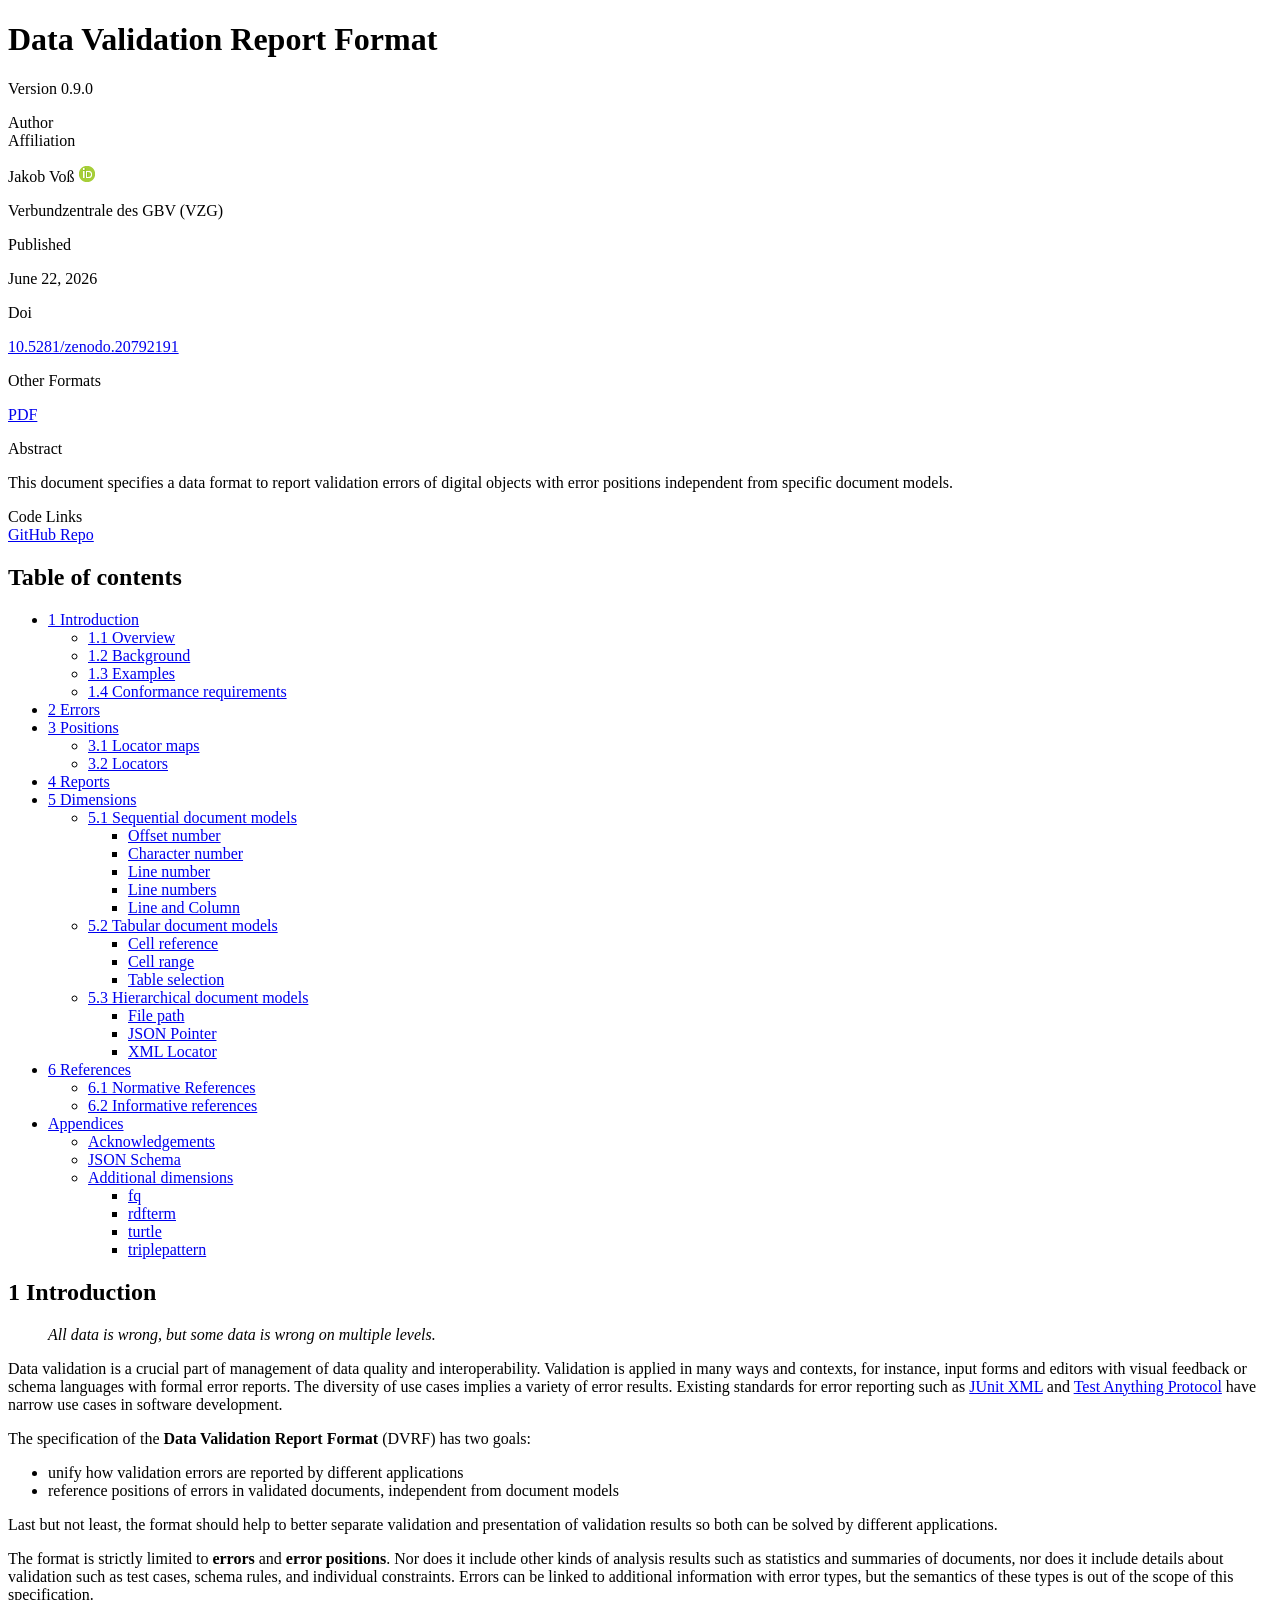
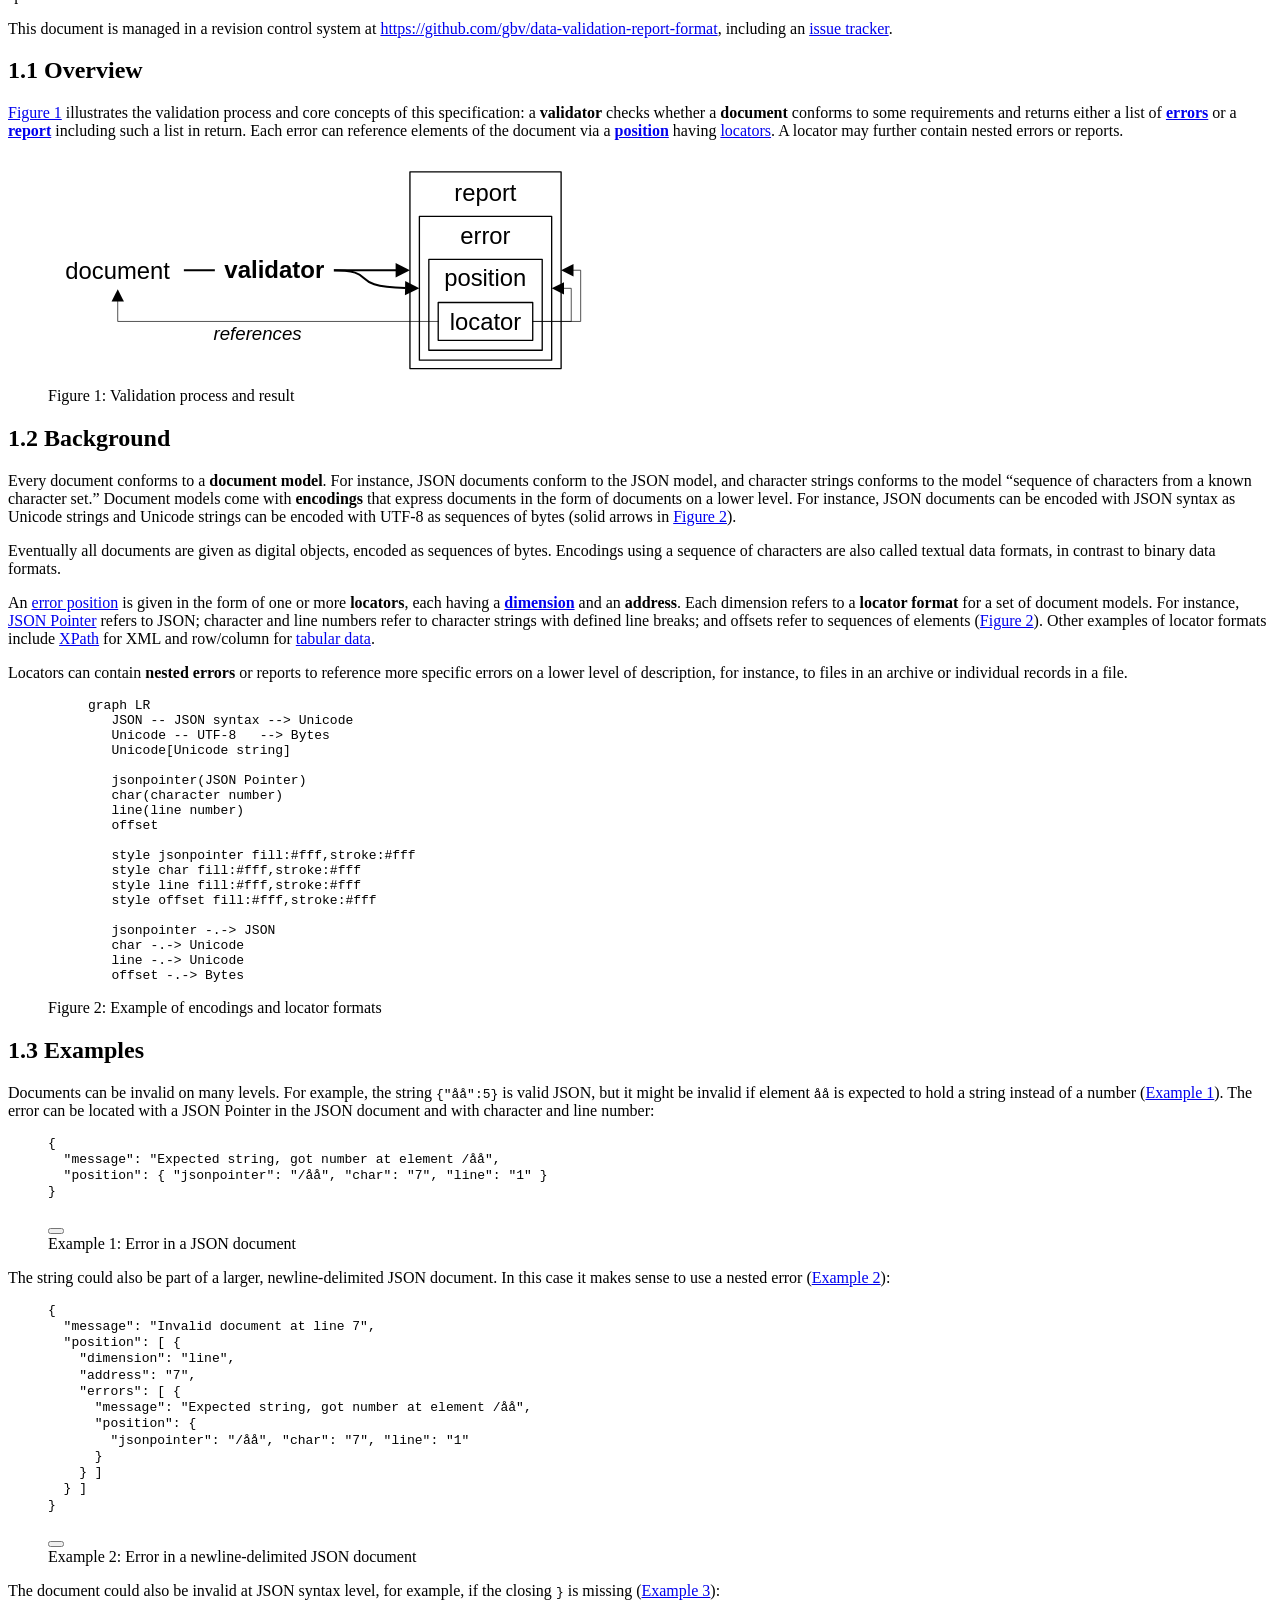
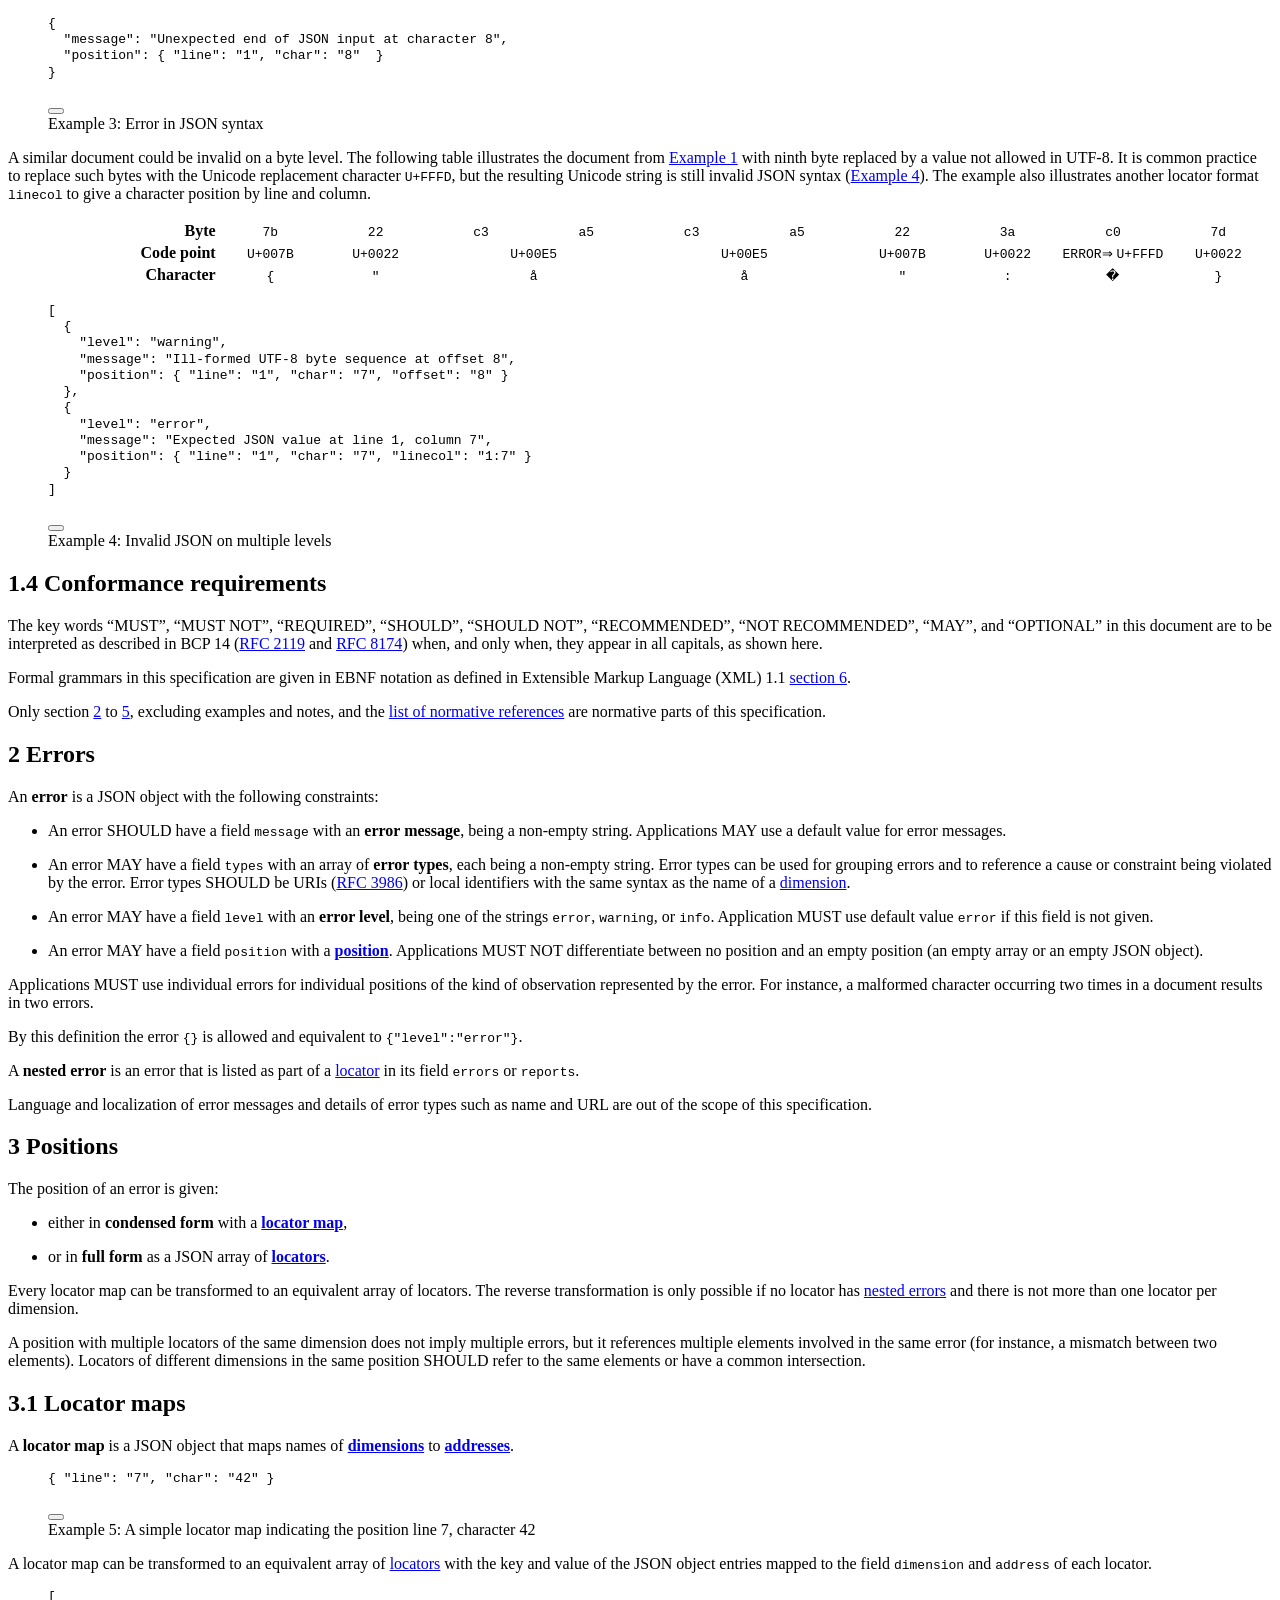
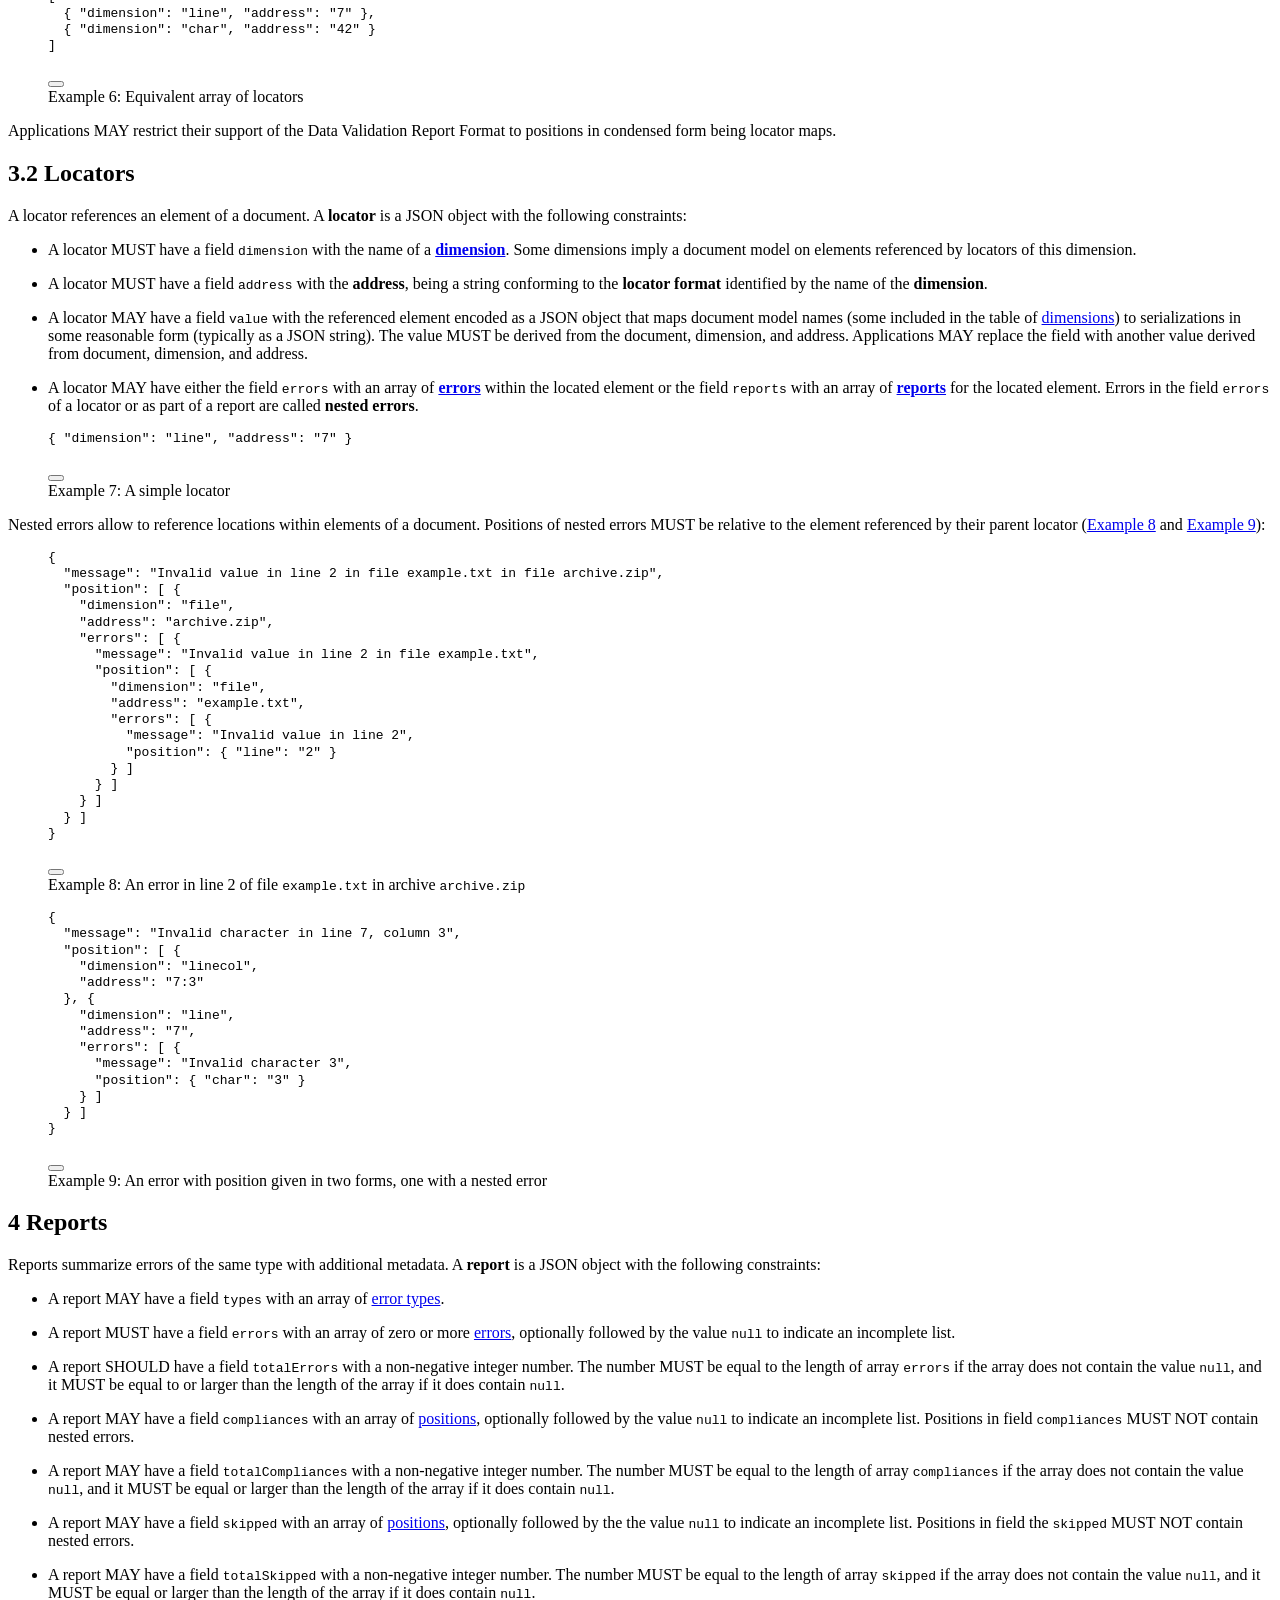
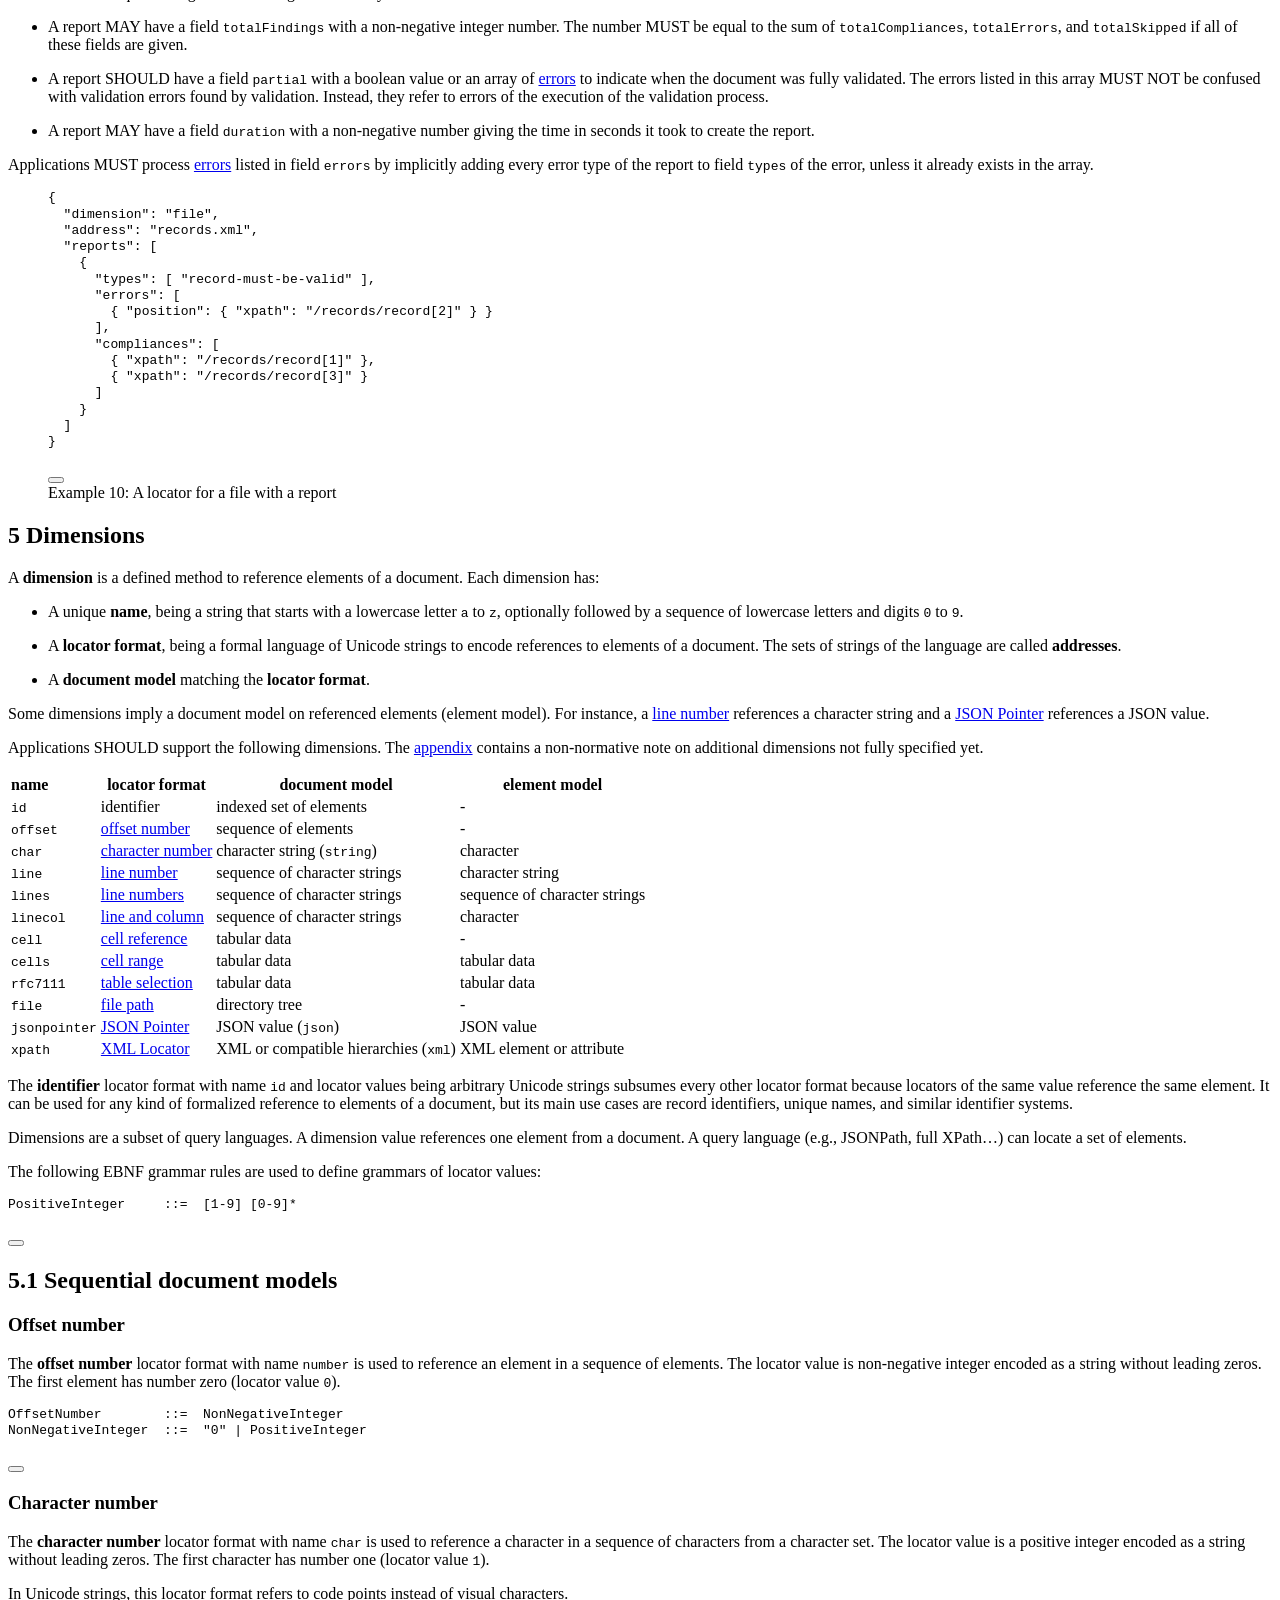
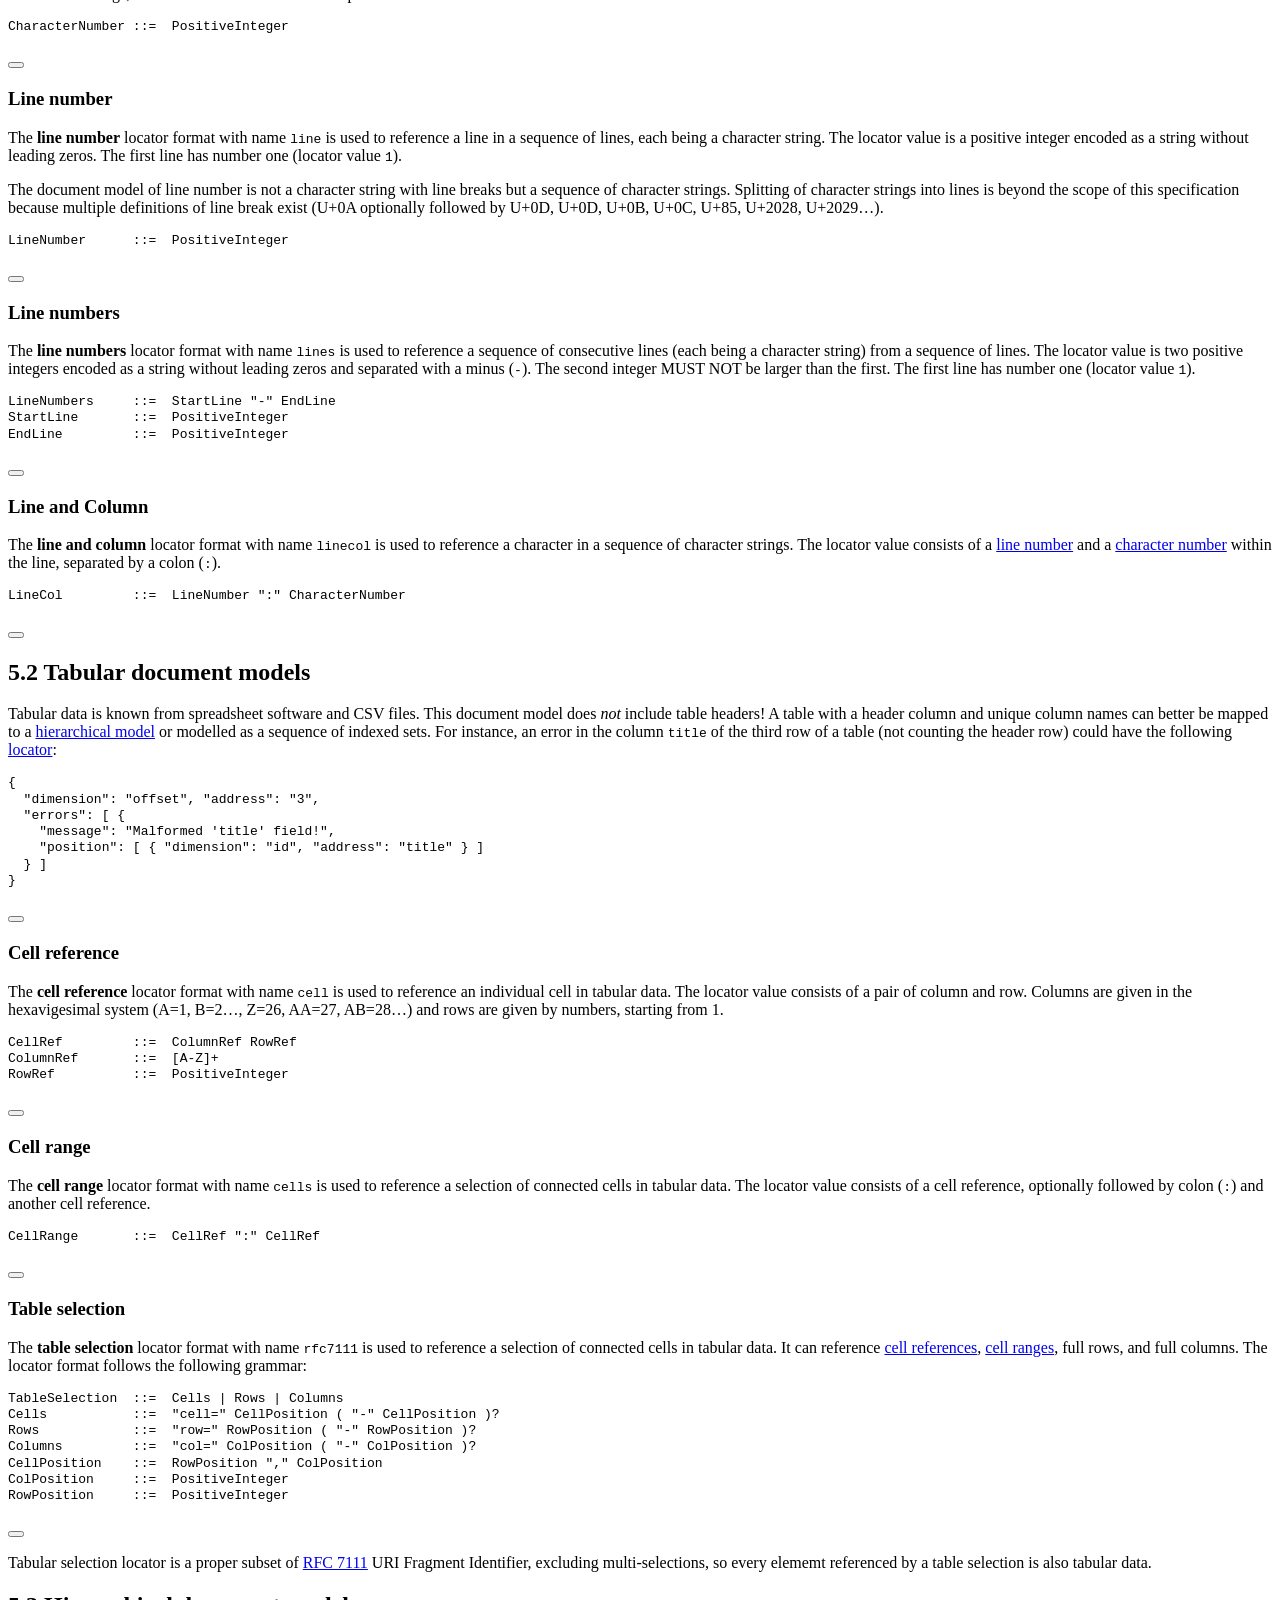
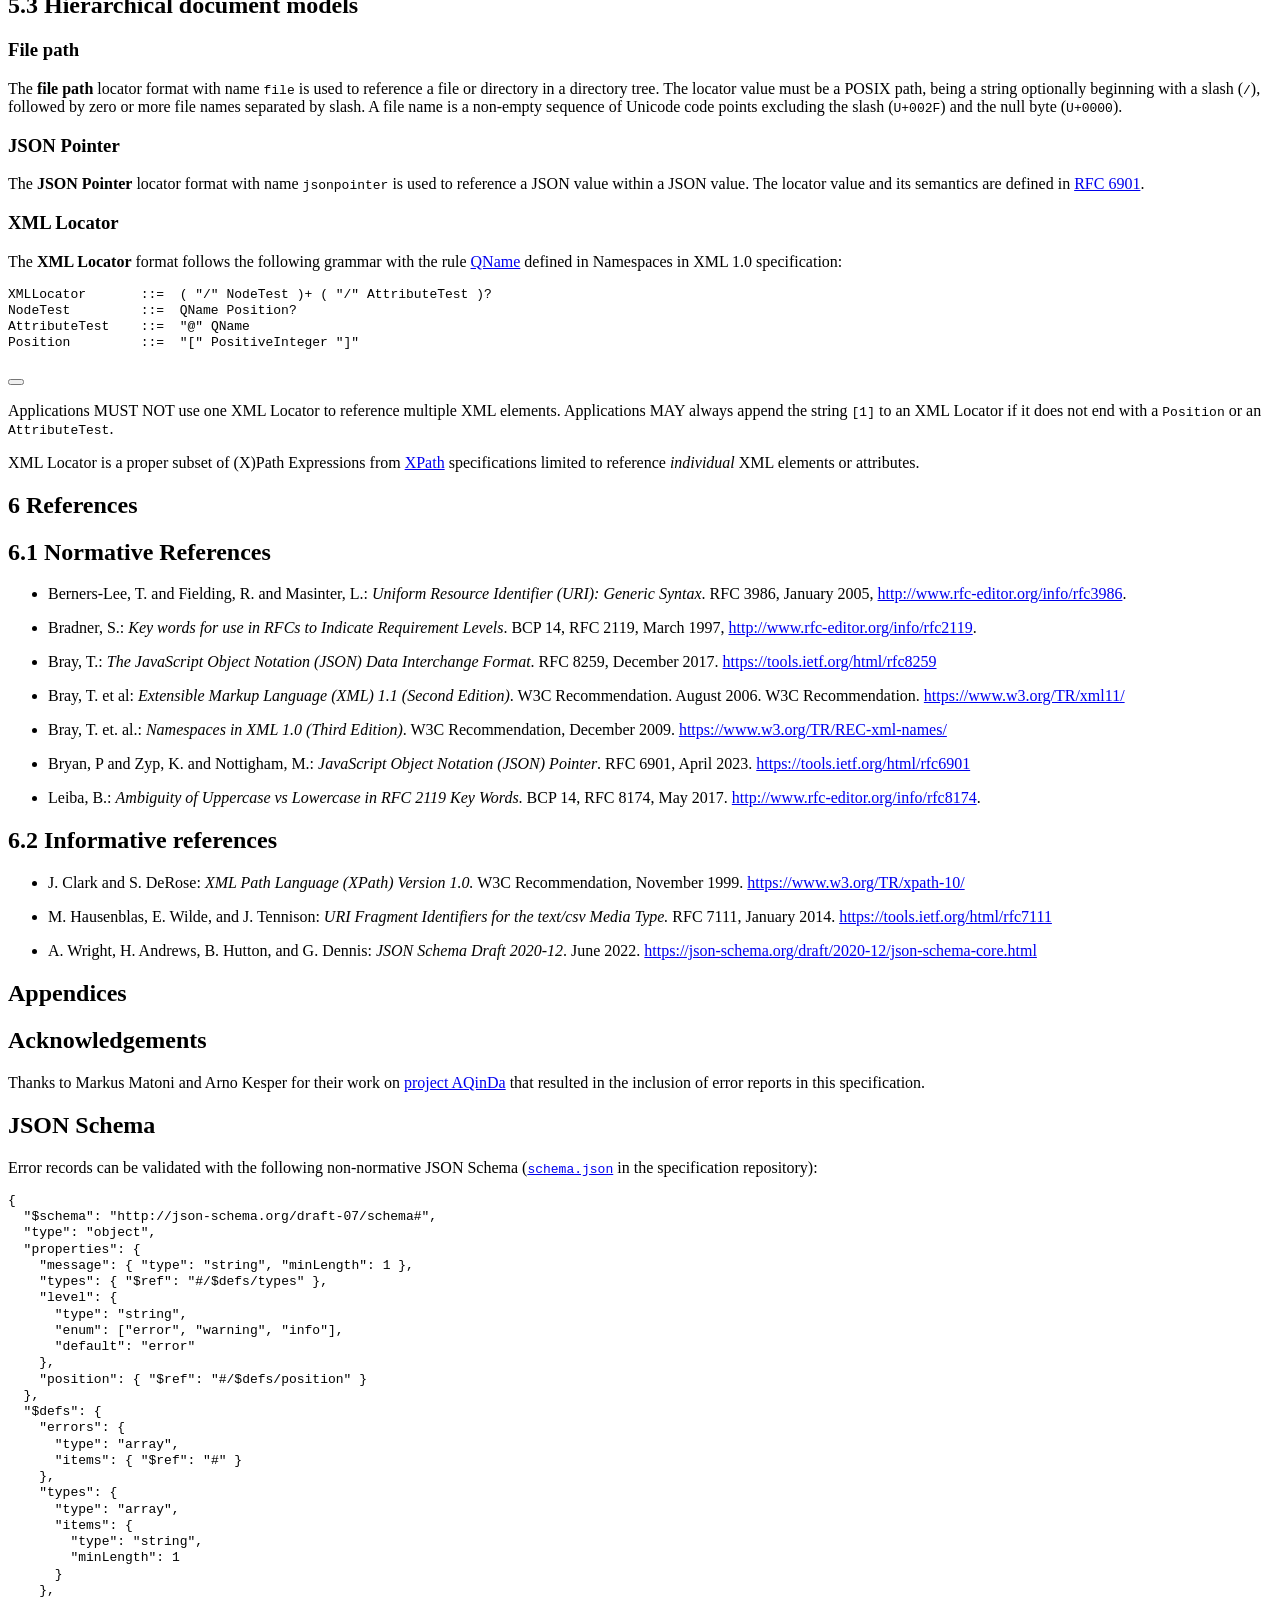
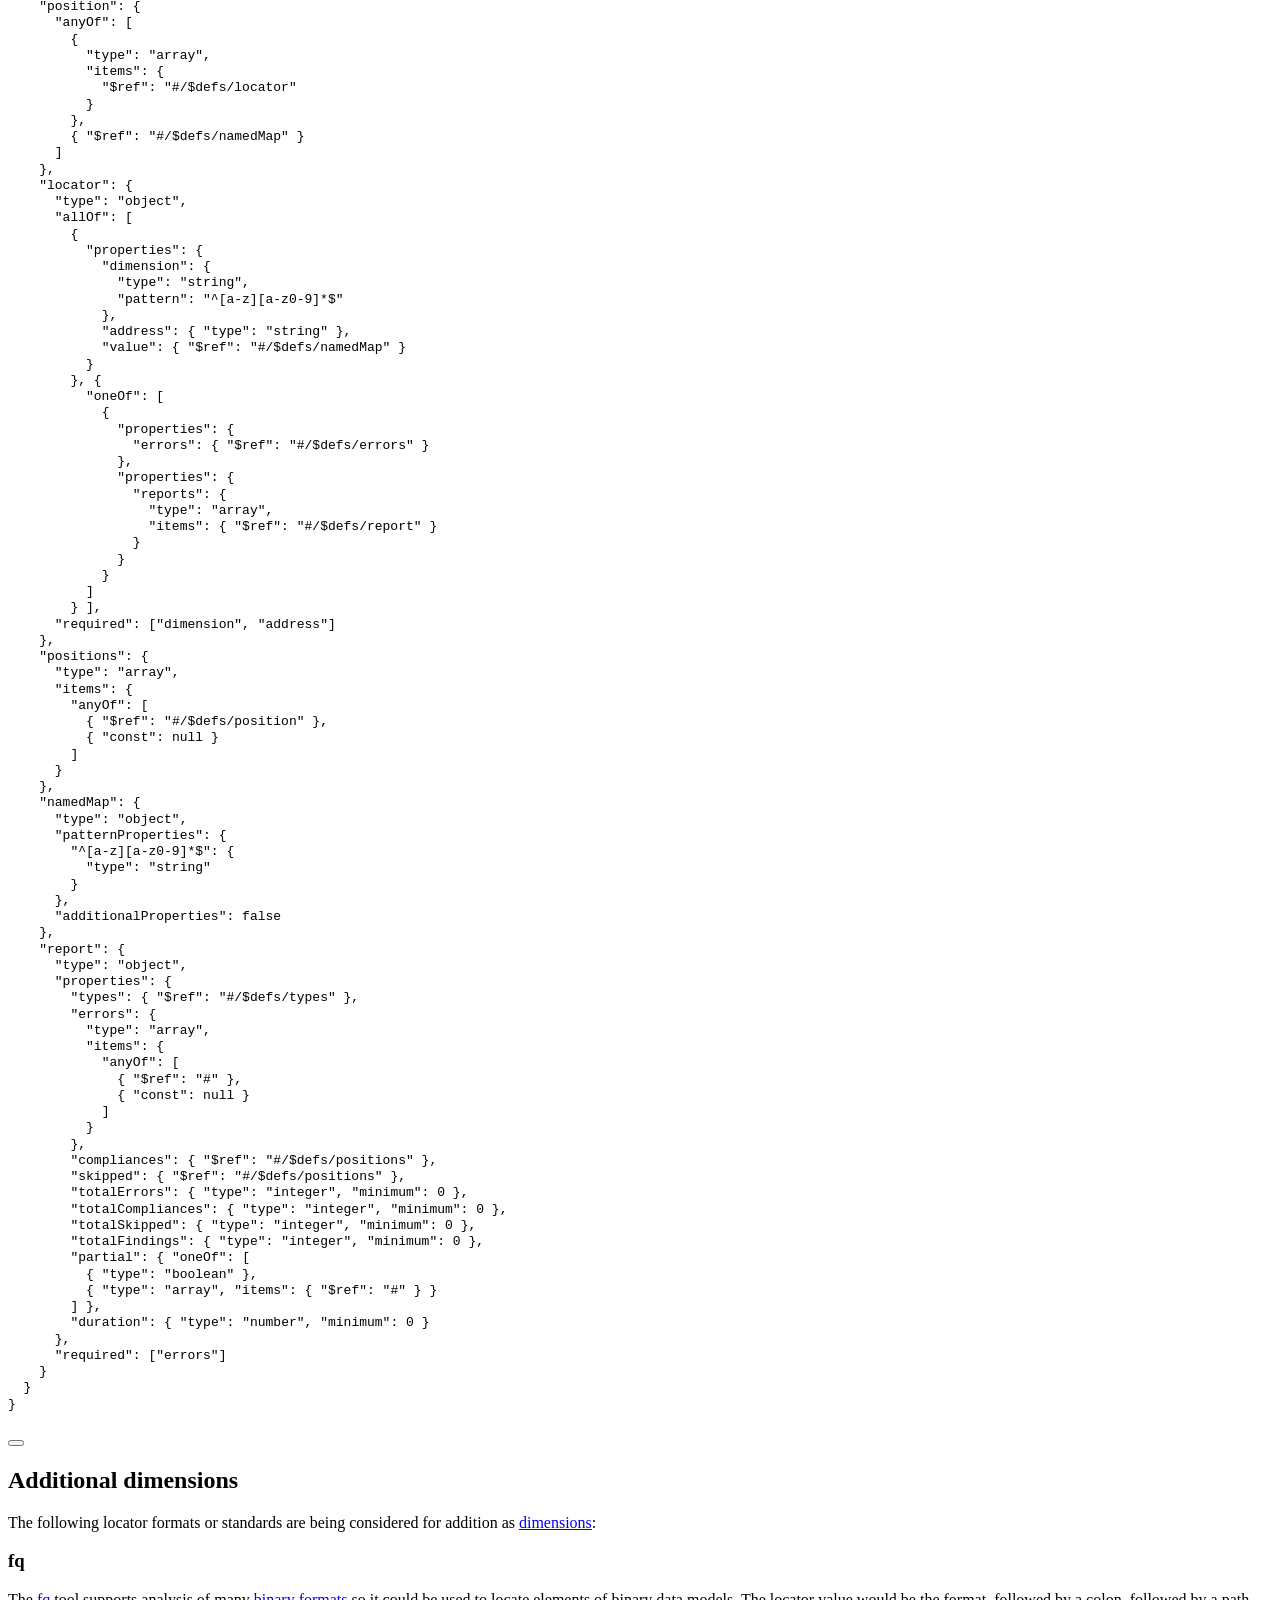
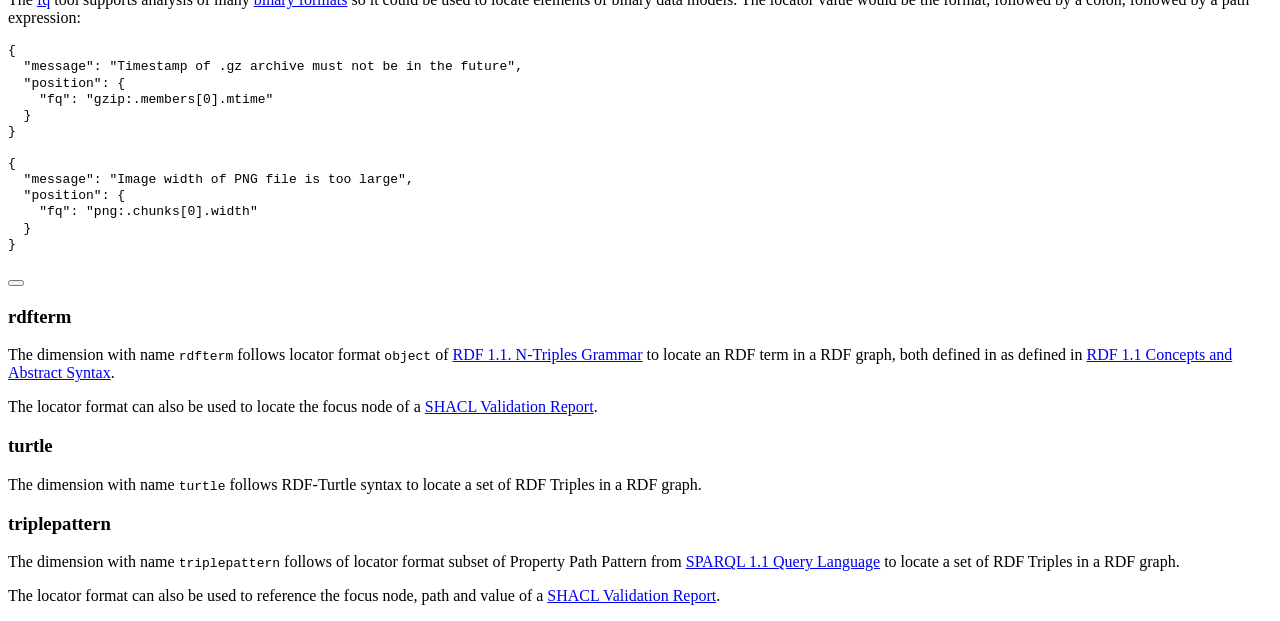
==== commit 65393fb3: "Built site for gh-pages" ====
--- a/index.html
+++ b/index.html
@@ -142,7 +142,7 @@
               </div>
       </div>
       <div class="quarto-title-meta-column-end quarto-other-formats-target">
-      </div>
+      <div class="quarto-alternate-formats"><div class="quarto-title-meta-heading">Other Formats</div><div class="quarto-title-meta-contents"><p><a href="index.pdf"><i class="bi bi-file-pdf"></i>PDF</a></p></div></div></div>
     </div>
 
     <div>
@@ -203,10 +203,9 @@
   <li><a href="#normative-references" id="toc-normative-references" class="nav-link" data-scroll-target="#normative-references"><span class="header-section-number">6.1</span> Normative References</a></li>
   <li><a href="#informative-references" id="toc-informative-references" class="nav-link" data-scroll-target="#informative-references"><span class="header-section-number">6.2</span> Informative references</a></li>
   </ul></li>
-  <li><a href="#changelog" id="toc-changelog" class="nav-link" data-scroll-target="#changelog">Changelog</a></li>
   <li><a href="#appendices" id="toc-appendices" class="nav-link" data-scroll-target="#appendices">Appendices</a>
   <ul class="collapse">
-  <li><a href="#acknowledgements" id="toc-acknowledgements" class="nav-link" data-scroll-target="#acknowledgements"><span class="header-section-number">6.3</span> Acknowledgements</a></li>
+  <li><a href="#acknowledgements" id="toc-acknowledgements" class="nav-link" data-scroll-target="#acknowledgements">Acknowledgements</a></li>
   <li><a href="#json-schema" id="toc-json-schema" class="nav-link" data-scroll-target="#json-schema">JSON Schema</a></li>
   <li><a href="#sec-additional-dimensions" id="toc-sec-additional-dimensions" class="nav-link" data-scroll-target="#sec-additional-dimensions">Additional dimensions</a>
   <ul class="collapse">
@@ -253,7 +252,7 @@
 <p>This document is managed in a revision control system at <a href="https://github.com/gbv/data-validation-report-format" class="uri">https://github.com/gbv/data-validation-report-format</a>, including an <a href="https://github.com/gbv/data-validation-report-format/issues">issue tracker</a>.</p>
 <section id="overview" class="level2" data-number="1.1">
 <h2 data-number="1.1" class="anchored" data-anchor-id="overview"><span class="header-section-number">1.1</span> Overview</h2>
-<p><a href="#fig-validation" class="quarto-xref">Figure&nbsp;1</a> illustrates the validation process and core concepts of this specification: a <strong>validator</strong> checks whether a <strong>document</strong> conforms to some requirements and returns either a list of <strong><a href="#error">errors</a></strong> or a <strong><a href="#report">report</a></strong> including such a list in return. Each error can reference elements of the document via a <strong><a href="#position">position</a></strong> having <a href="#locators">locators</a>. A locator may contain nested errors or reports (not shown in the figure) with nested errors within the referenced element.</p>
+<p><a href="#fig-validation" class="quarto-xref">Figure&nbsp;1</a> illustrates the validation process and core concepts of this specification: a <strong>validator</strong> checks whether a <strong>document</strong> conforms to some requirements and returns either a list of <strong><a href="#error">errors</a></strong> or a <strong><a href="#report">report</a></strong> including such a list in return. Each error can reference elements of the document via a <strong><a href="#position">position</a></strong> having <a href="#locators">locators</a>. A locator may further contain nested errors or reports.</p>
 <div id="fig-validation" class="quarto-float quarto-figure quarto-figure-center anchored">
 <figure class="quarto-float quarto-float-fig figure">
 <div aria-describedby="fig-validation-caption-0ceaefa1-69ba-4598-a22c-09a6ac19f8ca">
@@ -475,7 +474,7 @@
 </div>
 </div>
 </div>
-<p>A <strong>nested error</strong> is an error that is listed as part of a [locator] in its field <code>errors</code> or <code>reports</code>.</p>
+<p>A <strong>nested error</strong> is an error that is listed as part of a <a href="#locators">locator</a> in its field <code>errors</code> or <code>reports</code>.</p>
 <div class="callout callout-style-simple callout-warning">
 <div class="callout-body d-flex">
 <div class="callout-icon-container">
@@ -838,7 +837,7 @@
 <i class="callout-icon"></i>
 </div>
 <div class="callout-body-container">
-<p>Tabular selection locator is a proper subset of <a href="https://tools.ietf.org/html/rfc7111">RFC 7111</a> URI Fragment Identifier, excluding multi-selections, so every elememt referenced by a table selected is tabular data for its part.</p>
+<p>Tabular selection locator is a proper subset of <a href="https://tools.ietf.org/html/rfc7111">RFC 7111</a> URI Fragment Identifier, excluding multi-selections, so every elememt referenced by a table selection is also tabular data.</p>
 </div>
 </div>
 </div>
@@ -860,8 +859,8 @@
 <div class="code-copy-outer-scaffold"><div class="sourceCode" id="cb21"><pre class="sourceCode ebnf code-with-copy"><code class="sourceCode ebnf"><span id="cb21-1"><a href="#cb21-1" aria-hidden="true" tabindex="-1"></a><span class="dt">XMLLocator</span>       <span class="cf">::=</span>  <span class="cf">(</span> <span class="st">"/"</span> <span class="fu">NodeTest</span> <span class="cf">)+</span> <span class="cf">(</span> <span class="st">"/"</span> <span class="fu">AttributeTest</span> <span class="cf">)?</span></span>
 <span id="cb21-2"><a href="#cb21-2" aria-hidden="true" tabindex="-1"></a><span class="dt">NodeTest</span>         <span class="cf">::=</span>  <span class="fu">QName</span> <span class="fu">Position</span><span class="cf">?</span></span>
 <span id="cb21-3"><a href="#cb21-3" aria-hidden="true" tabindex="-1"></a><span class="dt">AttributeTest</span>    <span class="cf">::=</span>  <span class="st">"@"</span> <span class="fu">QName</span></span>
-<span id="cb21-4"><a href="#cb21-4" aria-hidden="true" tabindex="-1"></a><span class="dt">Position</span>         <span class="cf">::=</span>  <span class="st">"[ PositiveInteger "</span><span class="er">]"</span></span></code></pre></div><button title="Copy to Clipboard" class="code-copy-button"><i class="bi"></i></button></div>
-<p>Applications MUST NOT use one XML Locator to reference multiple XML elements. For this reason, applications MAY always append the string <code>[1]</code> to an XML Locator if it does not end with a <code>Position</code> or <code>AttributeTest</code>.</p>
+<span id="cb21-4"><a href="#cb21-4" aria-hidden="true" tabindex="-1"></a><span class="dt">Position</span>         <span class="cf">::=</span>  <span class="st">"["</span> <span class="fu">PositiveInteger</span> <span class="st">"]"</span></span></code></pre></div><button title="Copy to Clipboard" class="code-copy-button"><i class="bi"></i></button></div>
+<p>Applications MUST NOT use one XML Locator to reference multiple XML elements. Applications MAY always append the string <code>[1]</code> to an XML Locator if it does not end with a <code>Position</code> or an <code>AttributeTest</code>.</p>
 <div class="callout callout-style-simple callout-note">
 <div class="callout-body d-flex">
 <div class="callout-icon-container">
@@ -896,18 +895,21 @@
 <li><p>M. Hausenblas, E. Wilde, and J. Tennison: <em>URI Fragment Identifiers for the text/csv Media Type.</em> RFC 7111, January 2014. <a href="https://tools.ietf.org/html/rfc7111" class="uri">https://tools.ietf.org/html/rfc7111</a></p></li>
 <li><p>A. Wright, H. Andrews, B. Hutton, and G. Dennis: <em>JSON Schema Draft 2020-12</em>. June 2022. <a href="https://json-schema.org/draft/2020-12/json-schema-core.html" class="uri">https://json-schema.org/draft/2020-12/json-schema-core.html</a></p></li>
 </ul>
-</section>
-</section>
-<section id="changelog" class="level1 unnumbered">
-<h1 class="unnumbered">Changelog</h1>
-<p>This is still a draft.</p>
-<p>Version 1.0.0 will introduce error reports based on results of project AQinDa.</p>
-<p>Version 0.1.0 was written and made public in June 2025 after the format had been used since Feburary 2022.</p>
+<!--
+# Changelog {-}
+
+This is still a draft.
+
+Version 1.0.0 will introduce error reports based on results of project AQinDa.
+
+Version 0.1.0 was written and made public in June 2025 after the format had been used since Feburary 2022.
+-->
+</section>
 </section>
 <section id="appendices" class="level1 unnumbered">
 <h1 class="unnumbered">Appendices</h1>
-<section id="acknowledgements" class="level2" data-number="6.3">
-<h2 data-number="6.3" class="anchored" data-anchor-id="acknowledgements"><span class="header-section-number">6.3</span> Acknowledgements</h2>
+<section id="acknowledgements" class="level2 unnumbered">
+<h2 class="unnumbered anchored" data-anchor-id="acknowledgements">Acknowledgements</h2>
 <p>Thanks to Markus Matoni and Arno Kesper for their work on <a href="https://gepris.dfg.de/gepris/projekt/521659096">project AQinDa</a> that resulted in the inclusion of error reports in this specification.</p>
 </section>
 <section id="json-schema" class="level2 unnumbered">
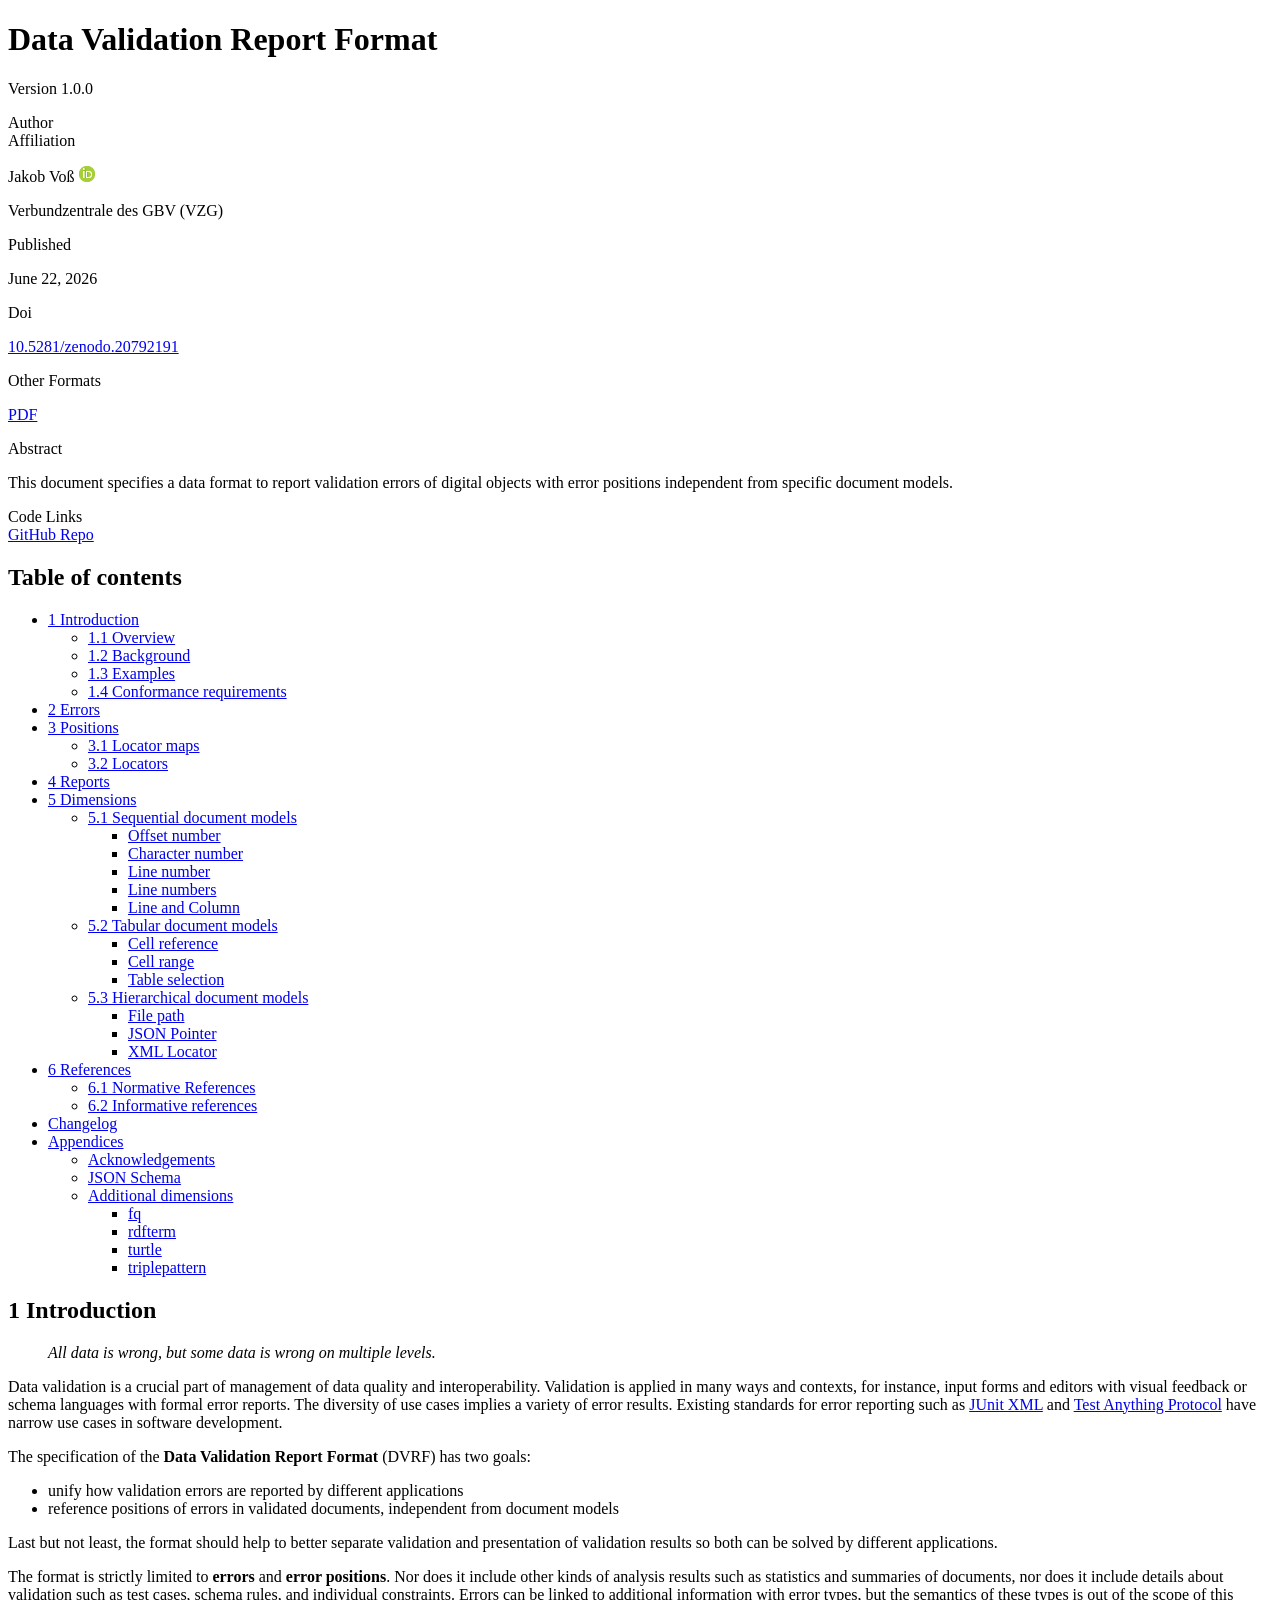
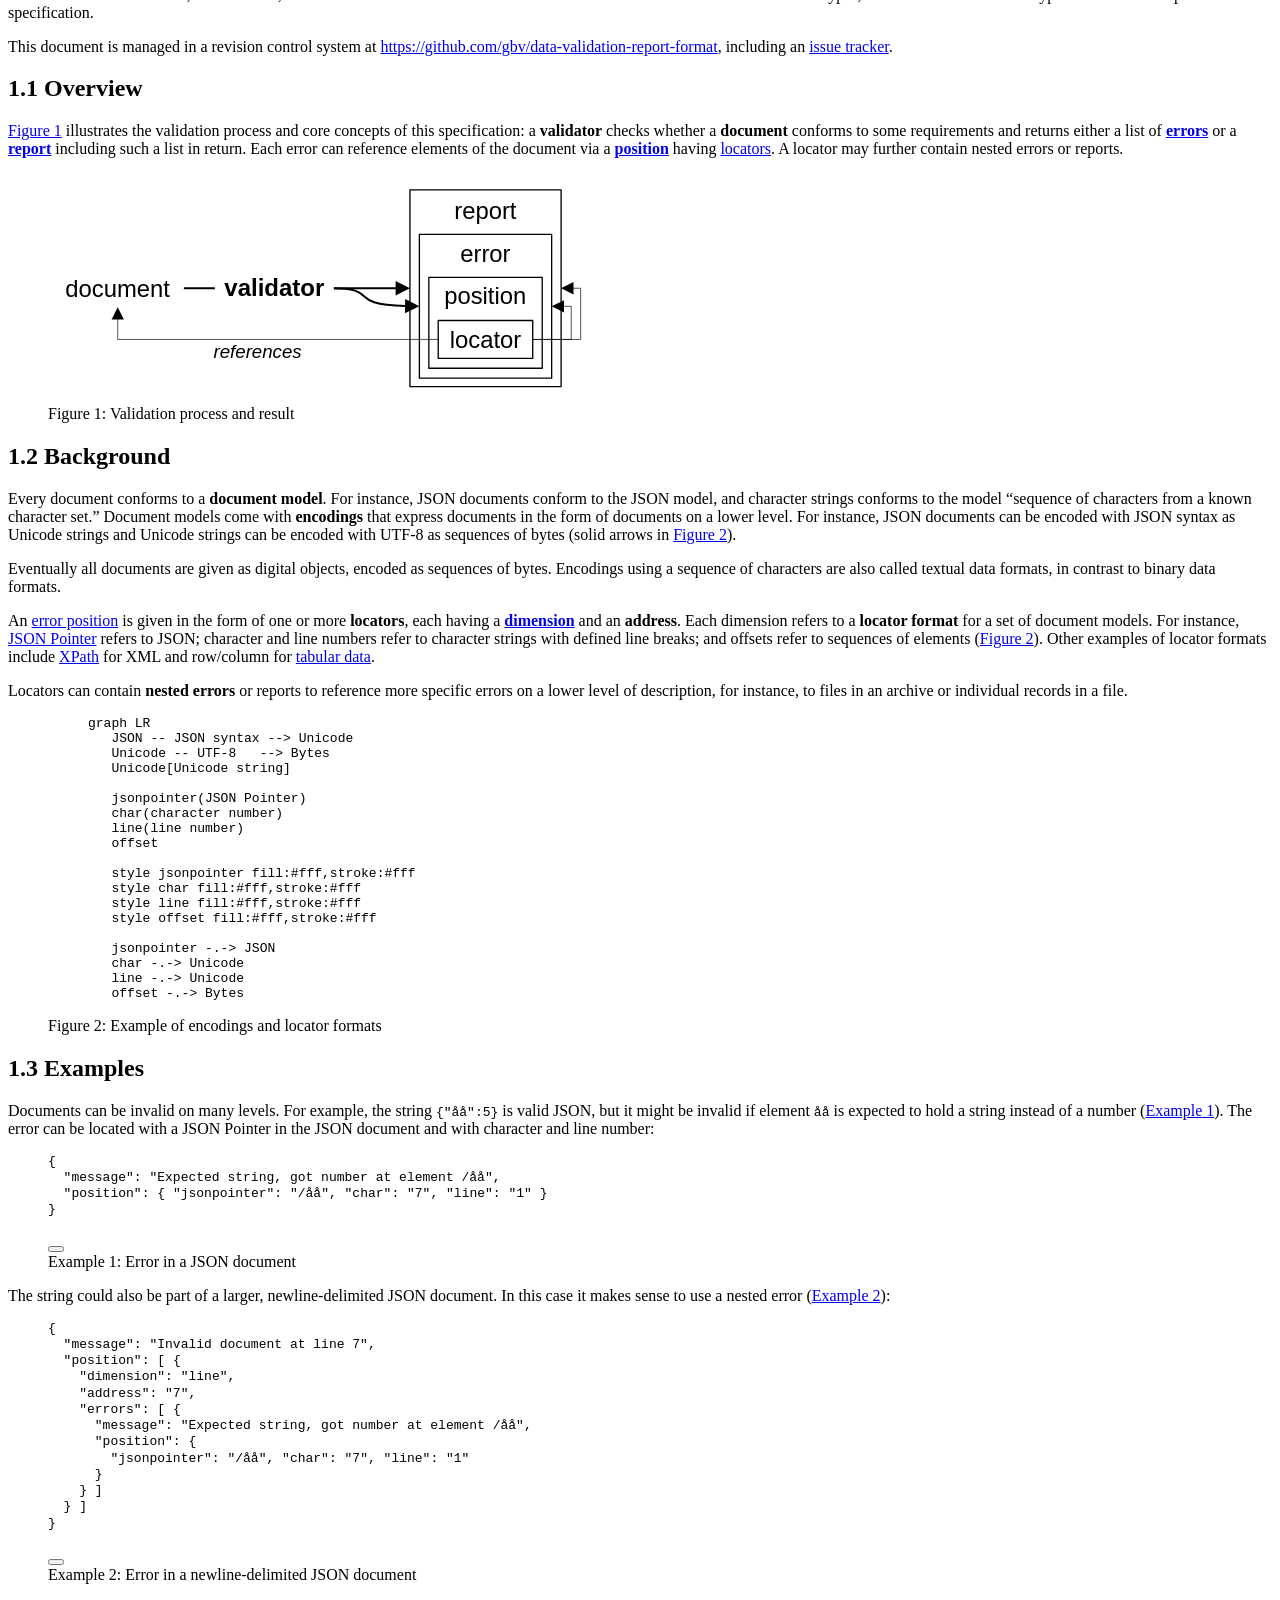
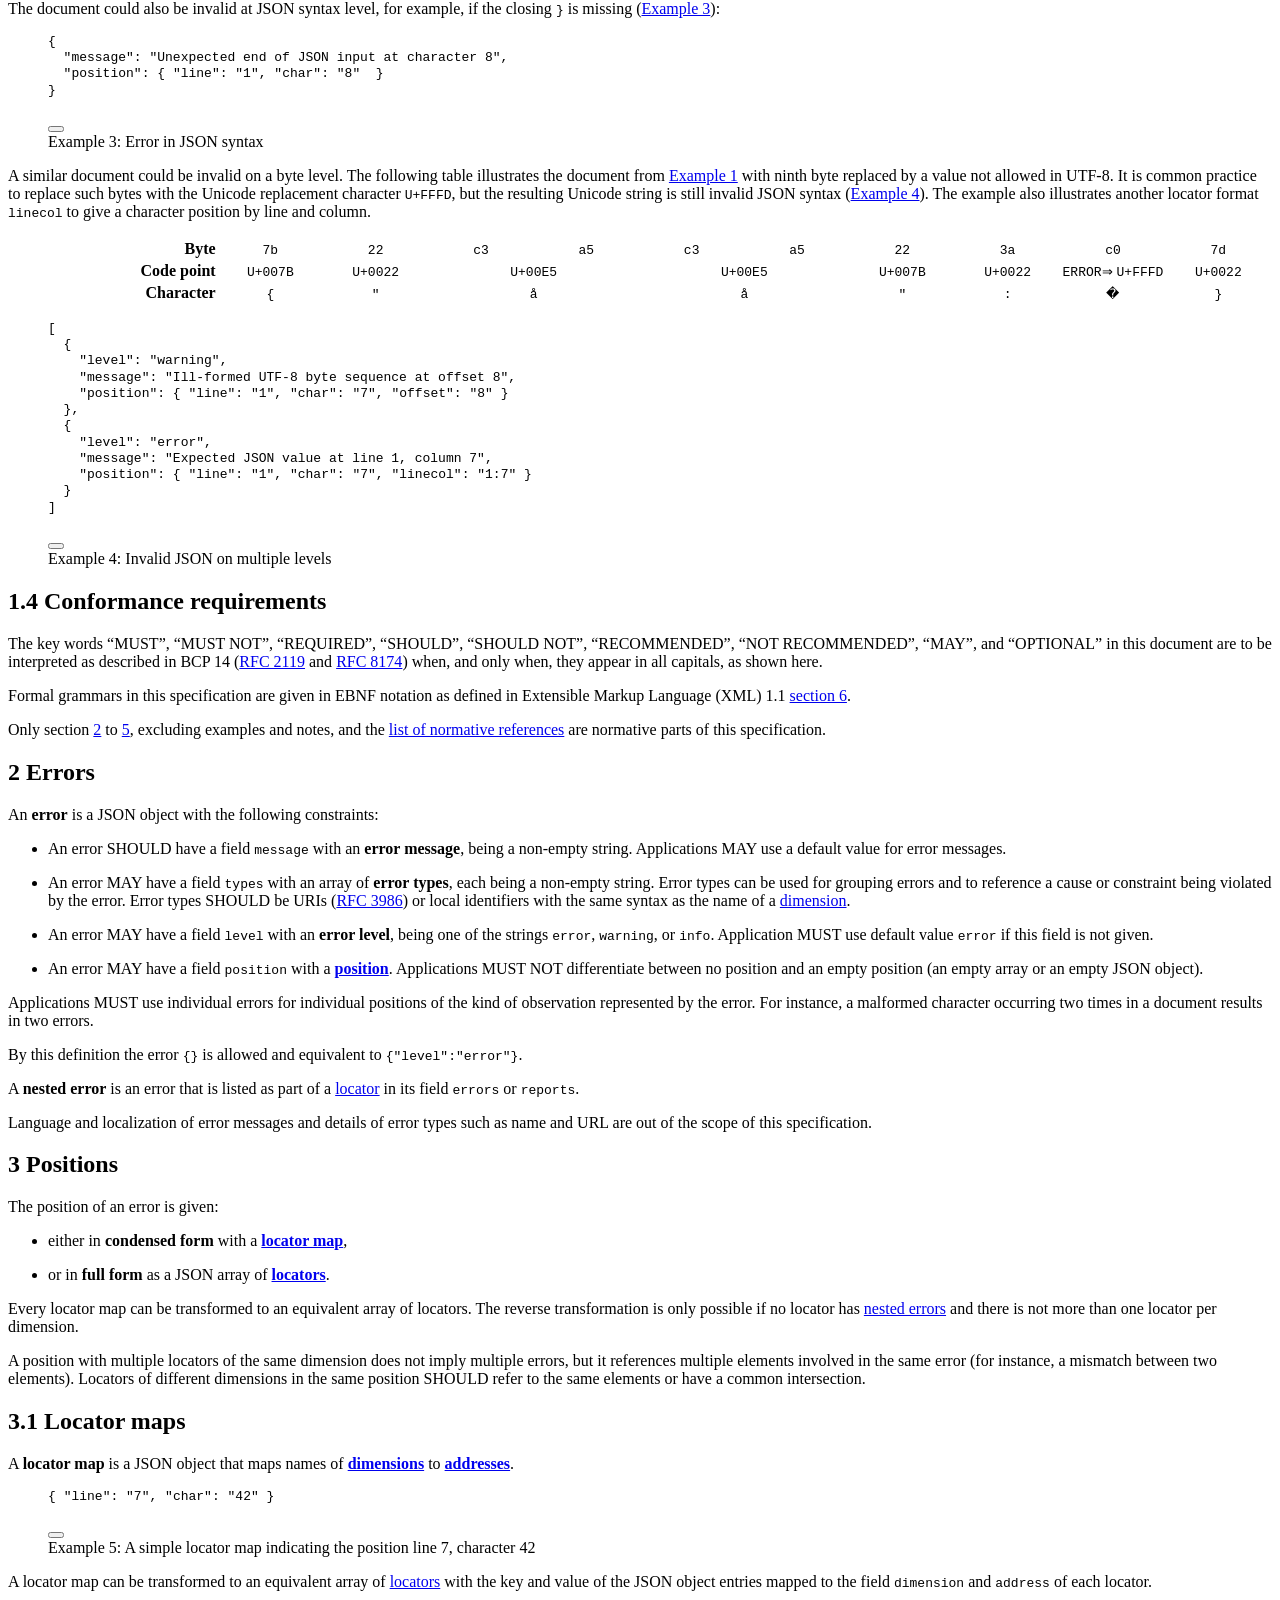
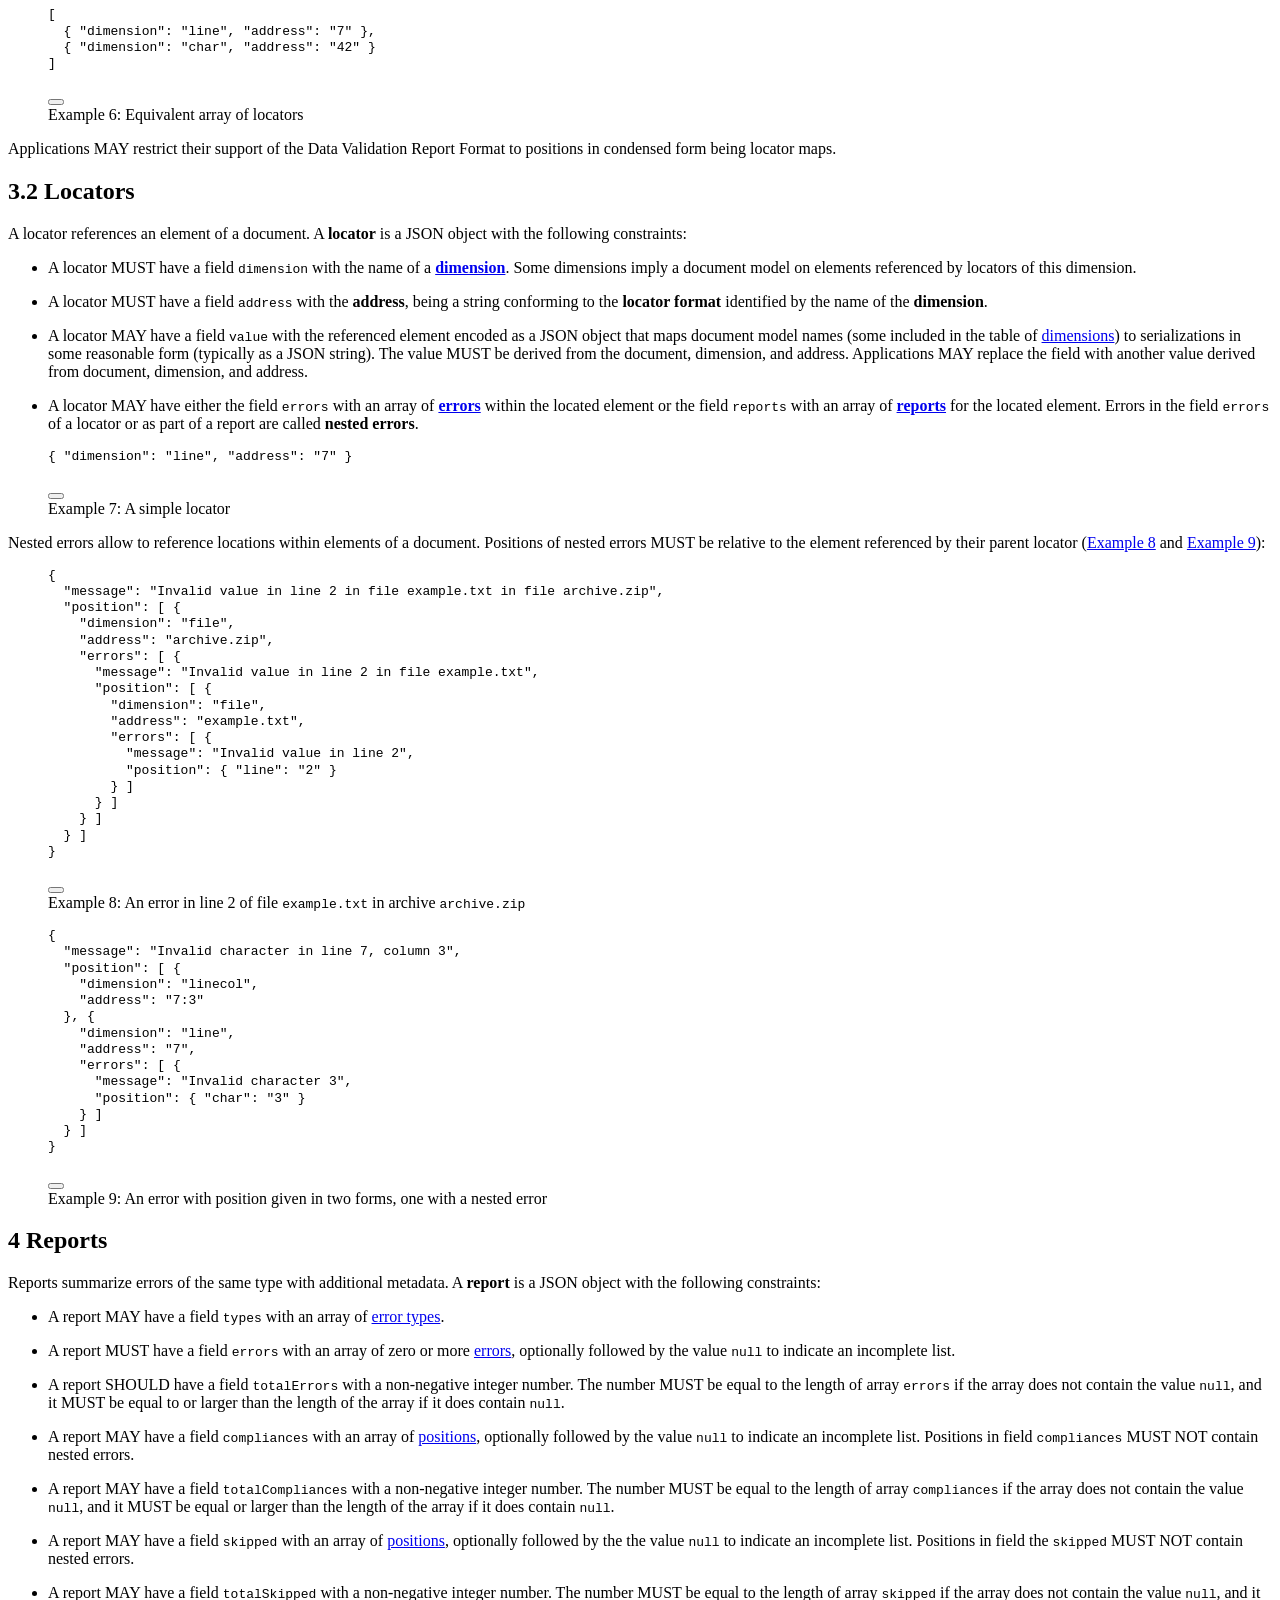
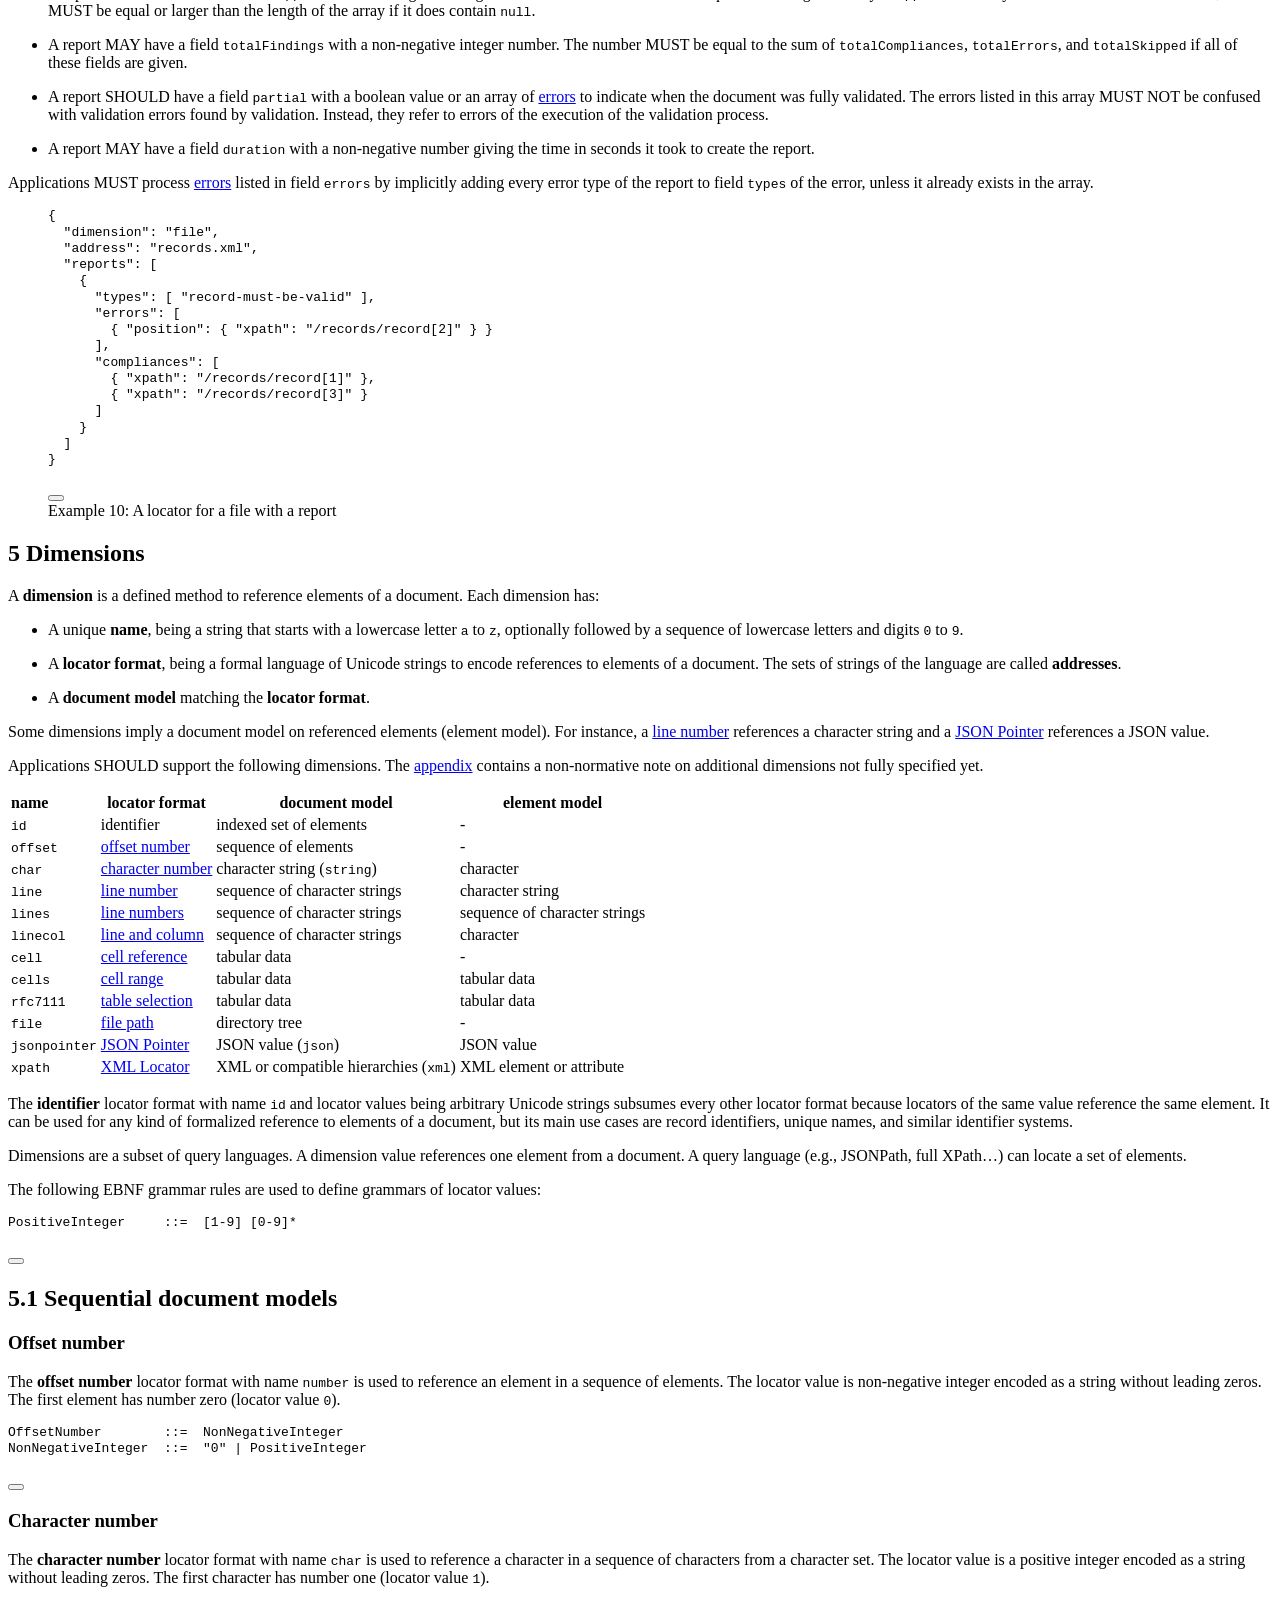
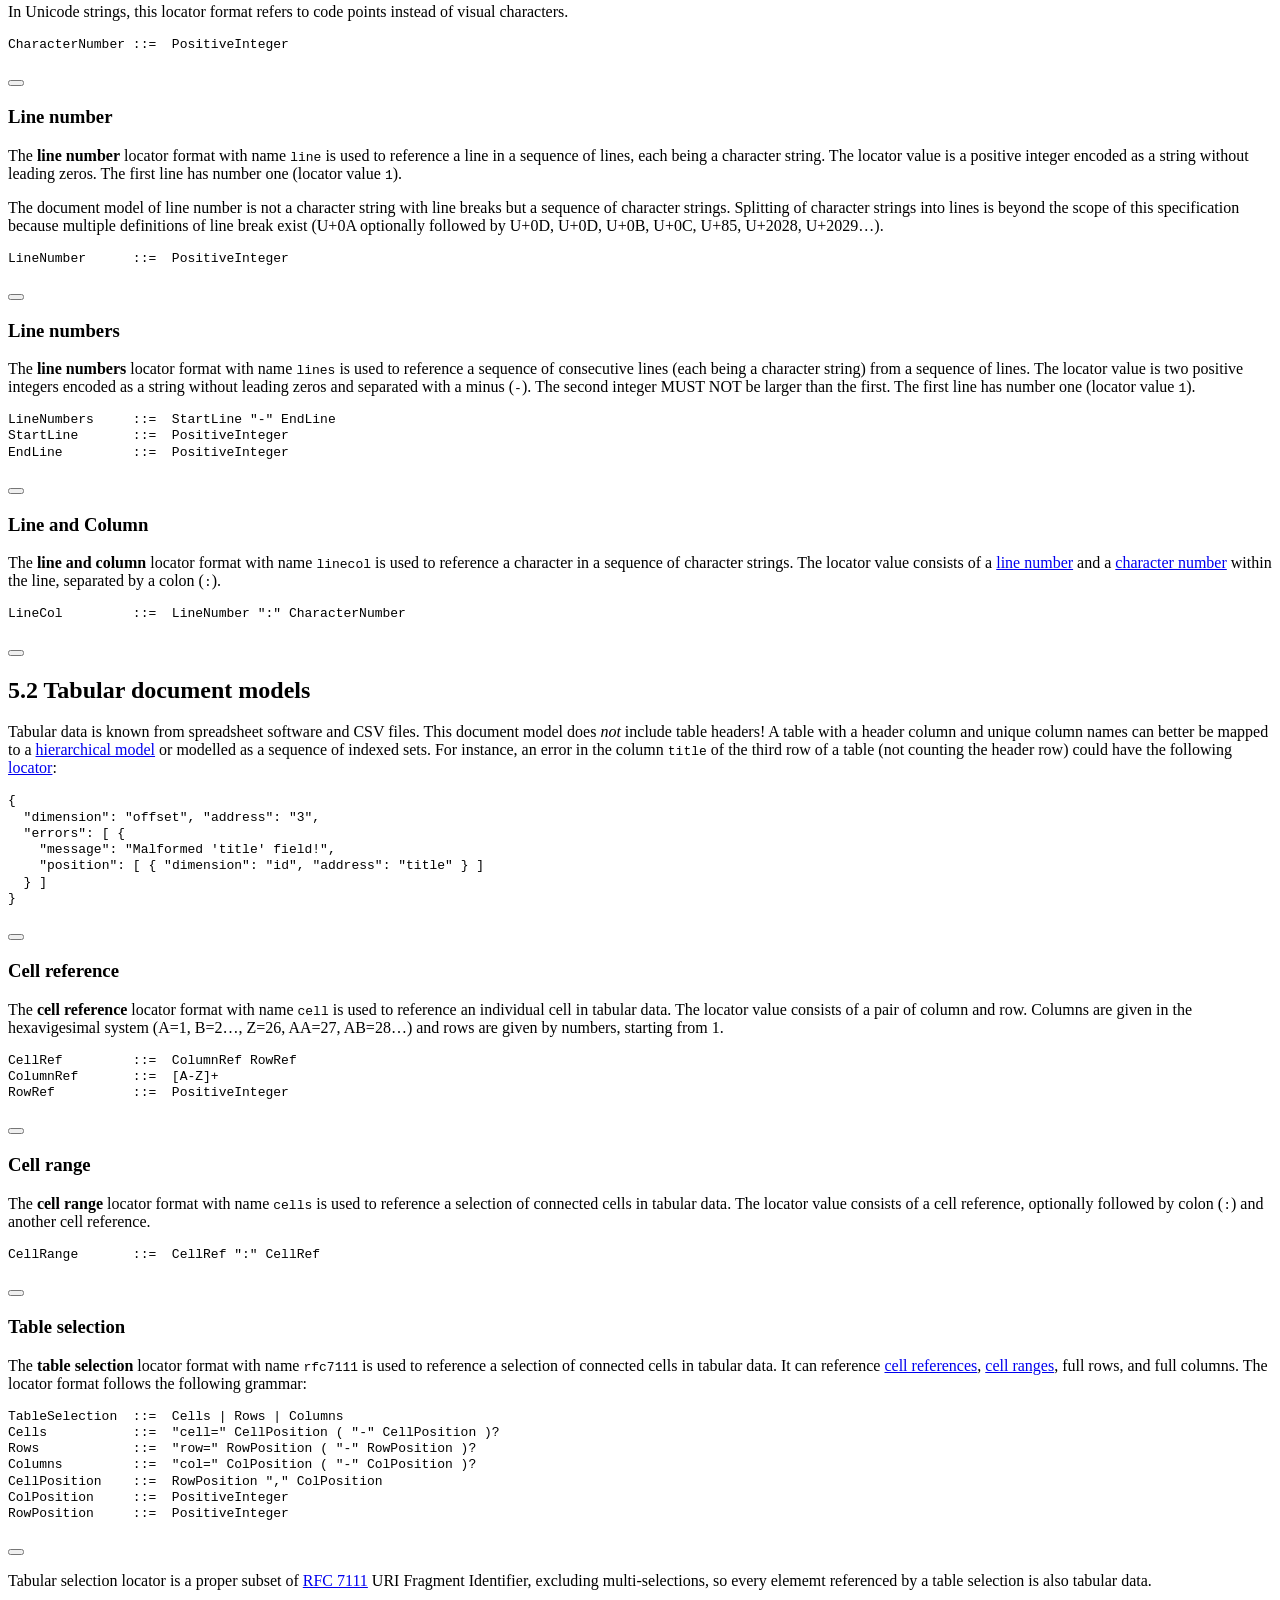
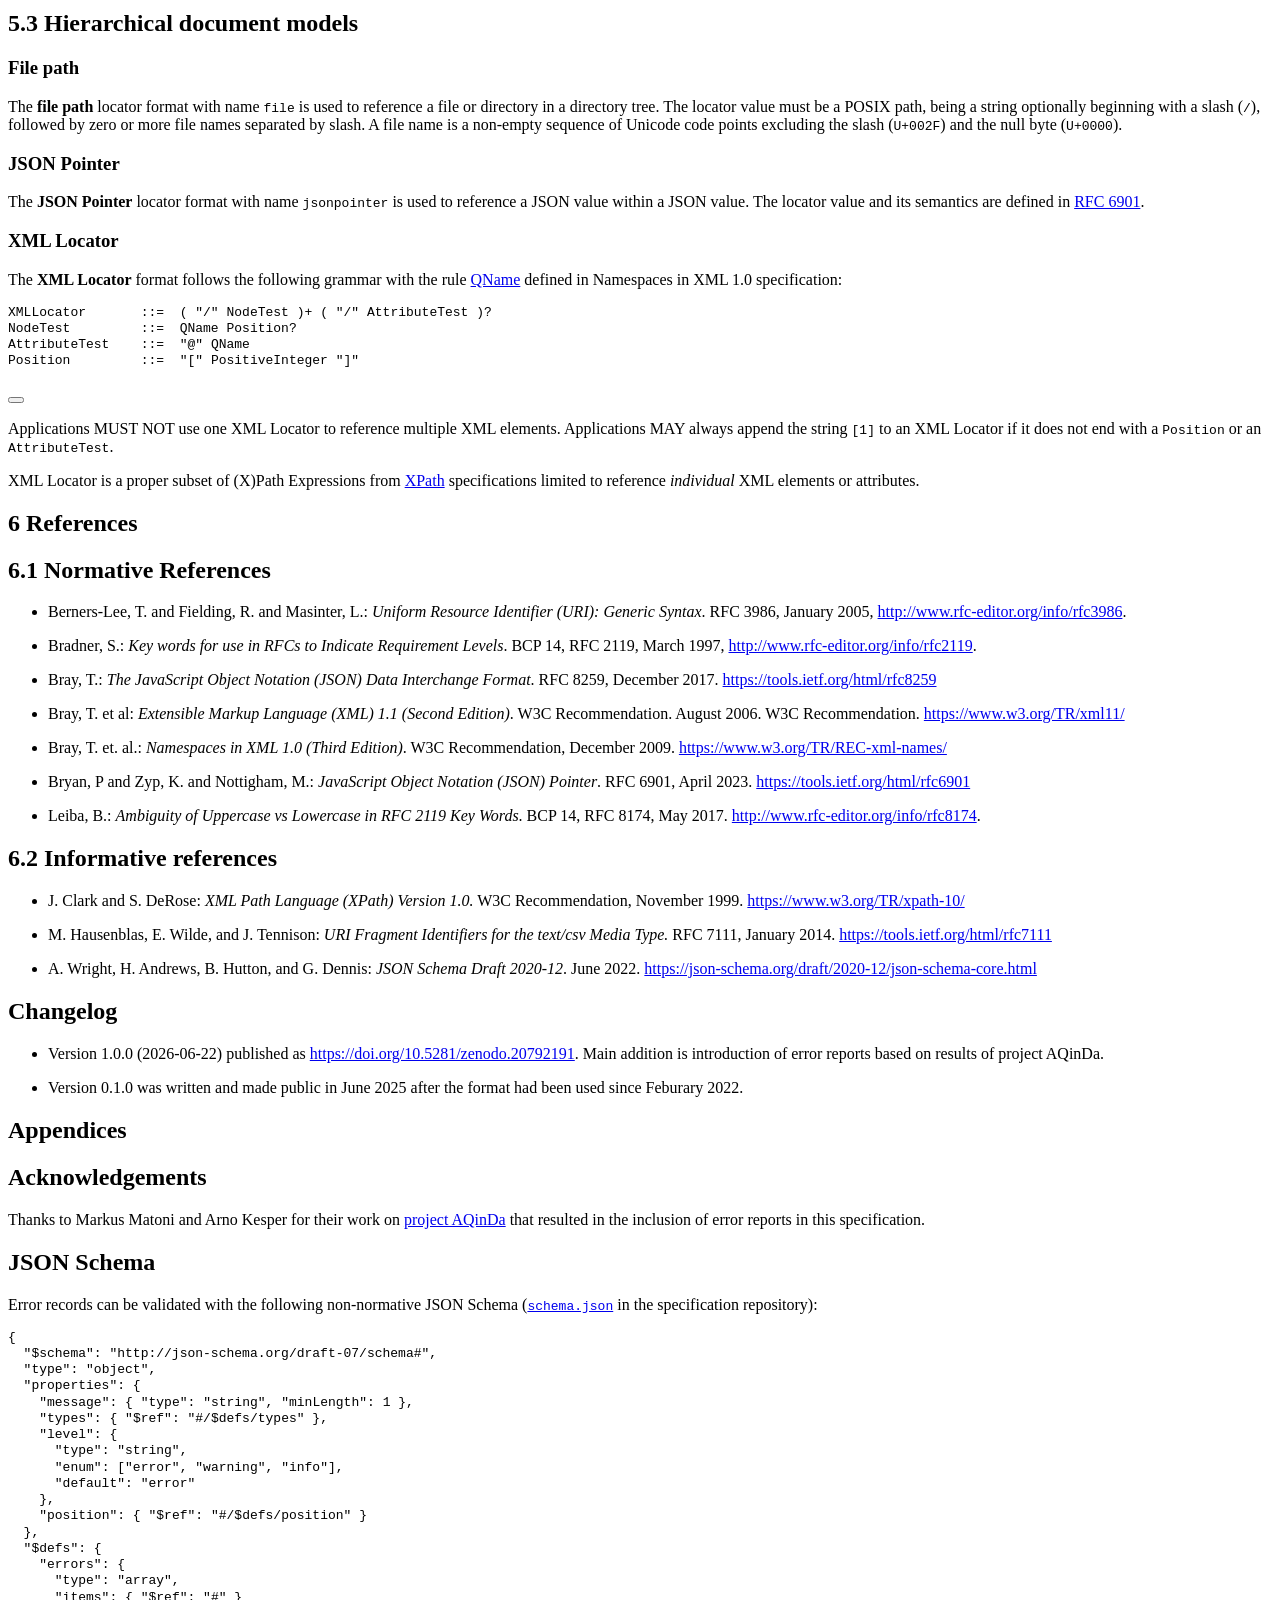
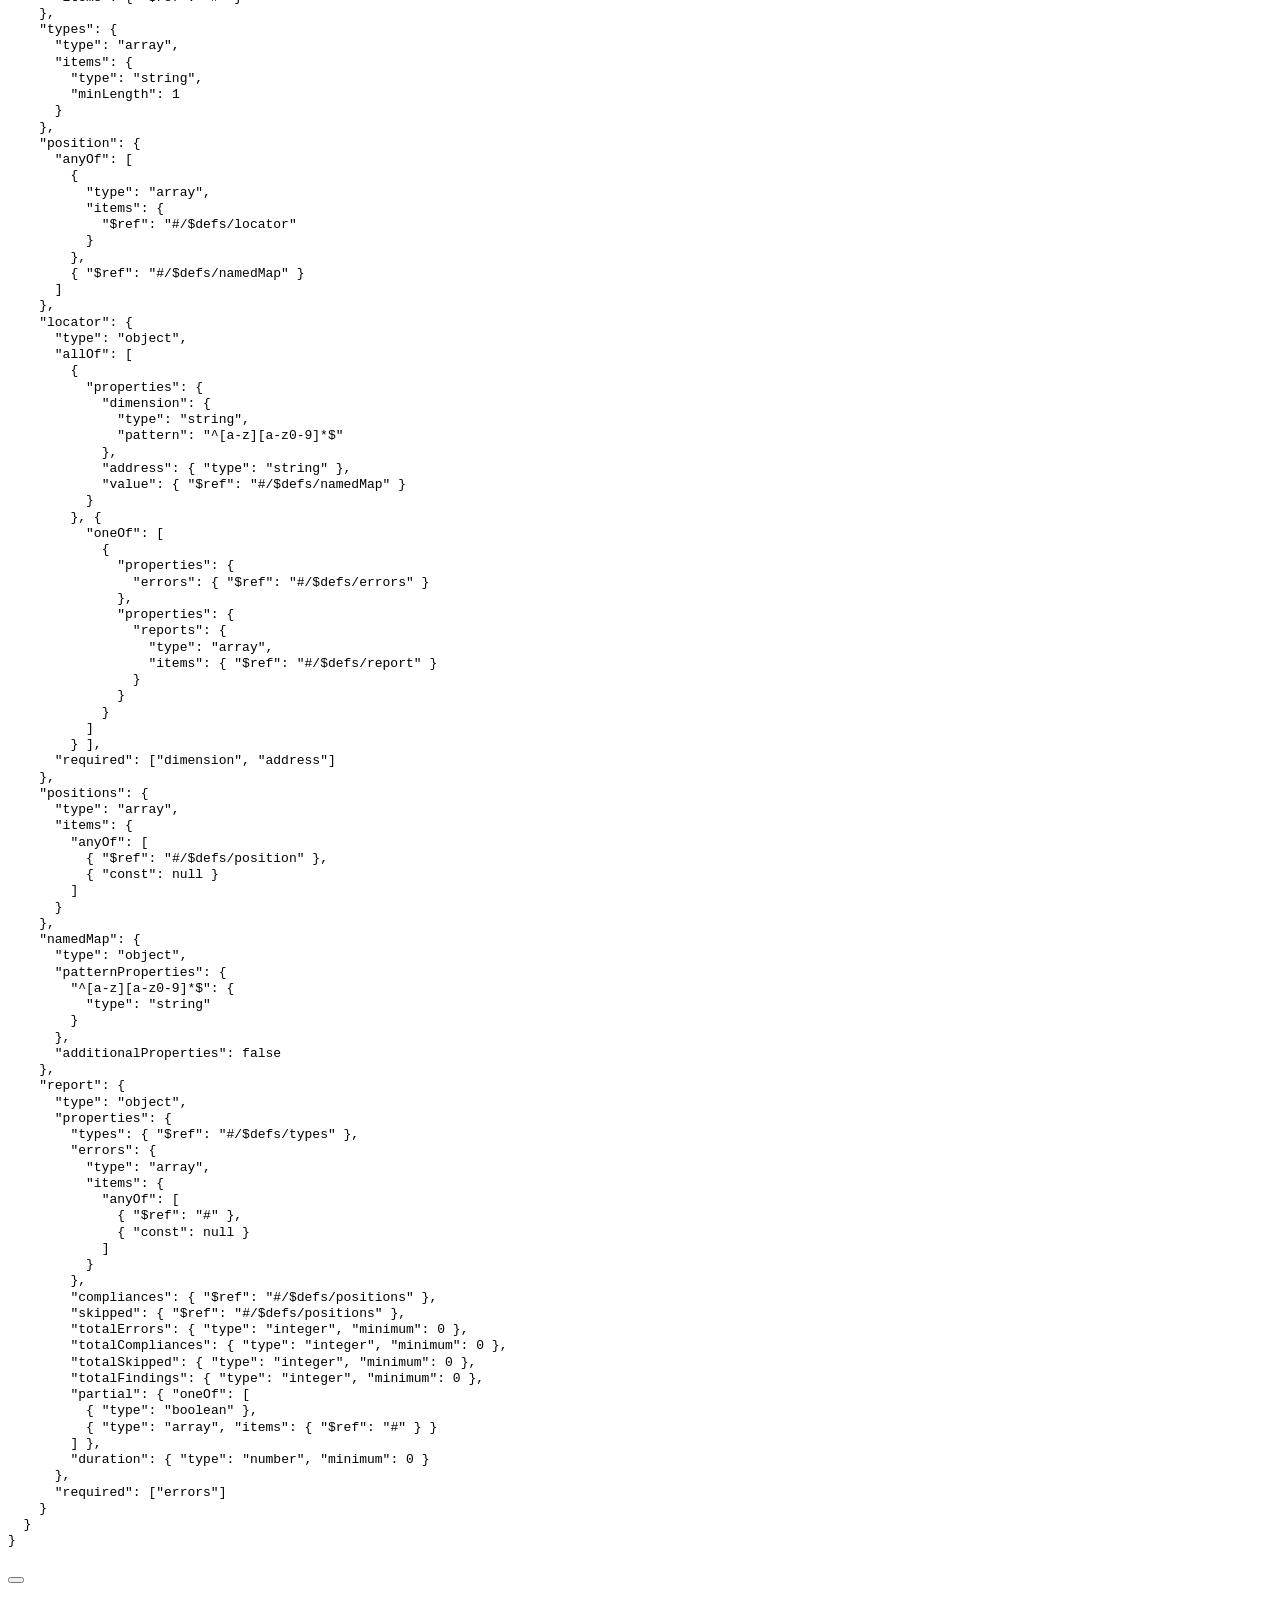
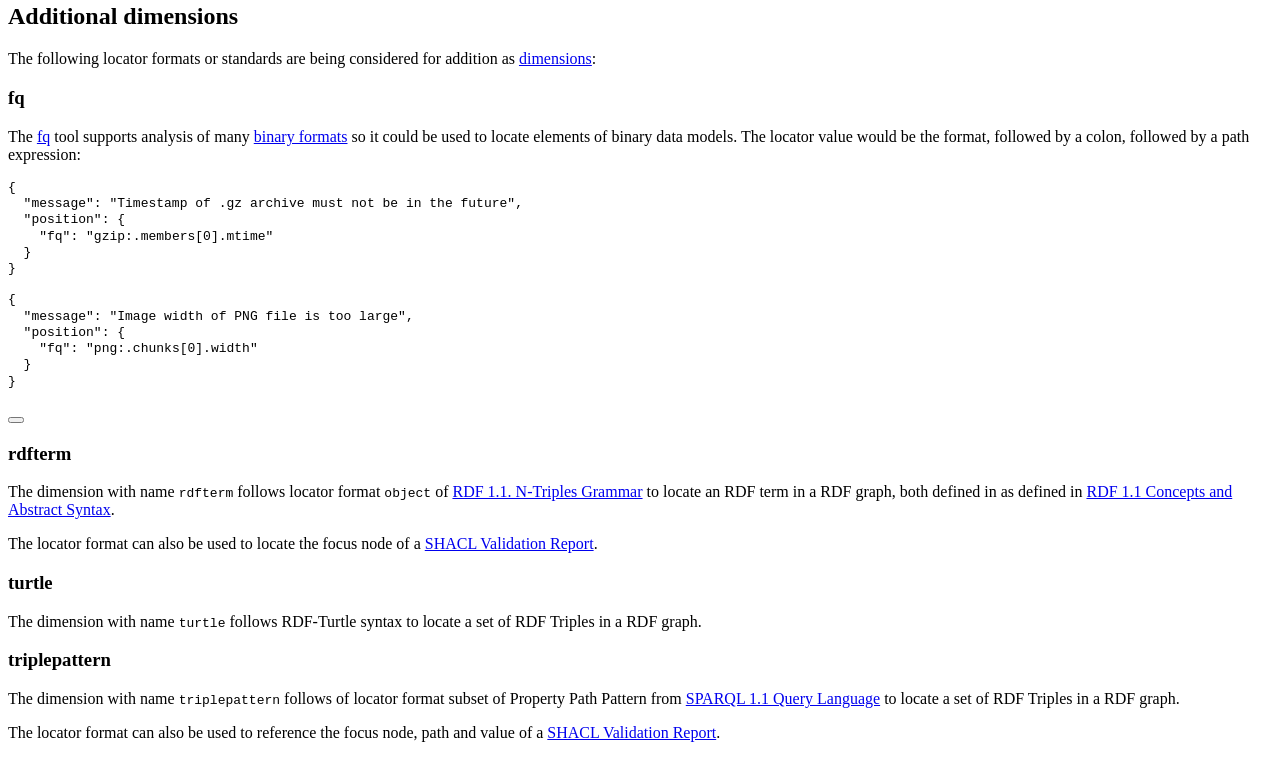
==== commit 837ddd35: "Built site for gh-pages" ====
--- a/index.html
+++ b/index.html
@@ -100,7 +100,7 @@
   <div class="quarto-title-banner page-columns page-full">
     <div class="quarto-title column-body">
       <h1 class="title">Data Validation Report Format</h1>
-            <p class="subtitle lead">Version 0.9.0</p>
+            <p class="subtitle lead">Version 1.0.0</p>
           </div>
 
     
@@ -203,6 +203,7 @@
   <li><a href="#normative-references" id="toc-normative-references" class="nav-link" data-scroll-target="#normative-references"><span class="header-section-number">6.1</span> Normative References</a></li>
   <li><a href="#informative-references" id="toc-informative-references" class="nav-link" data-scroll-target="#informative-references"><span class="header-section-number">6.2</span> Informative references</a></li>
   </ul></li>
+  <li><a href="#changelog" id="toc-changelog" class="nav-link" data-scroll-target="#changelog">Changelog</a></li>
   <li><a href="#appendices" id="toc-appendices" class="nav-link" data-scroll-target="#appendices">Appendices</a>
   <ul class="collapse">
   <li><a href="#acknowledgements" id="toc-acknowledgements" class="nav-link" data-scroll-target="#acknowledgements">Acknowledgements</a></li>
@@ -895,16 +896,14 @@
 <li><p>M. Hausenblas, E. Wilde, and J. Tennison: <em>URI Fragment Identifiers for the text/csv Media Type.</em> RFC 7111, January 2014. <a href="https://tools.ietf.org/html/rfc7111" class="uri">https://tools.ietf.org/html/rfc7111</a></p></li>
 <li><p>A. Wright, H. Andrews, B. Hutton, and G. Dennis: <em>JSON Schema Draft 2020-12</em>. June 2022. <a href="https://json-schema.org/draft/2020-12/json-schema-core.html" class="uri">https://json-schema.org/draft/2020-12/json-schema-core.html</a></p></li>
 </ul>
-<!--
-# Changelog {-}
-
-This is still a draft.
-
-Version 1.0.0 will introduce error reports based on results of project AQinDa.
-
-Version 0.1.0 was written and made public in June 2025 after the format had been used since Feburary 2022.
--->
-</section>
+</section>
+</section>
+<section id="changelog" class="level1 unnumbered">
+<h1 class="unnumbered">Changelog</h1>
+<ul>
+<li><p>Version 1.0.0 (2026-06-22) published as <a href="https://doi.org/10.5281/zenodo.20792191" class="uri">https://doi.org/10.5281/zenodo.20792191</a>. Main addition is introduction of error reports based on results of project AQinDa.</p></li>
+<li><p>Version 0.1.0 was written and made public in June 2025 after the format had been used since Feburary 2022.</p></li>
+</ul>
 </section>
 <section id="appendices" class="level1 unnumbered">
 <h1 class="unnumbered">Appendices</h1>
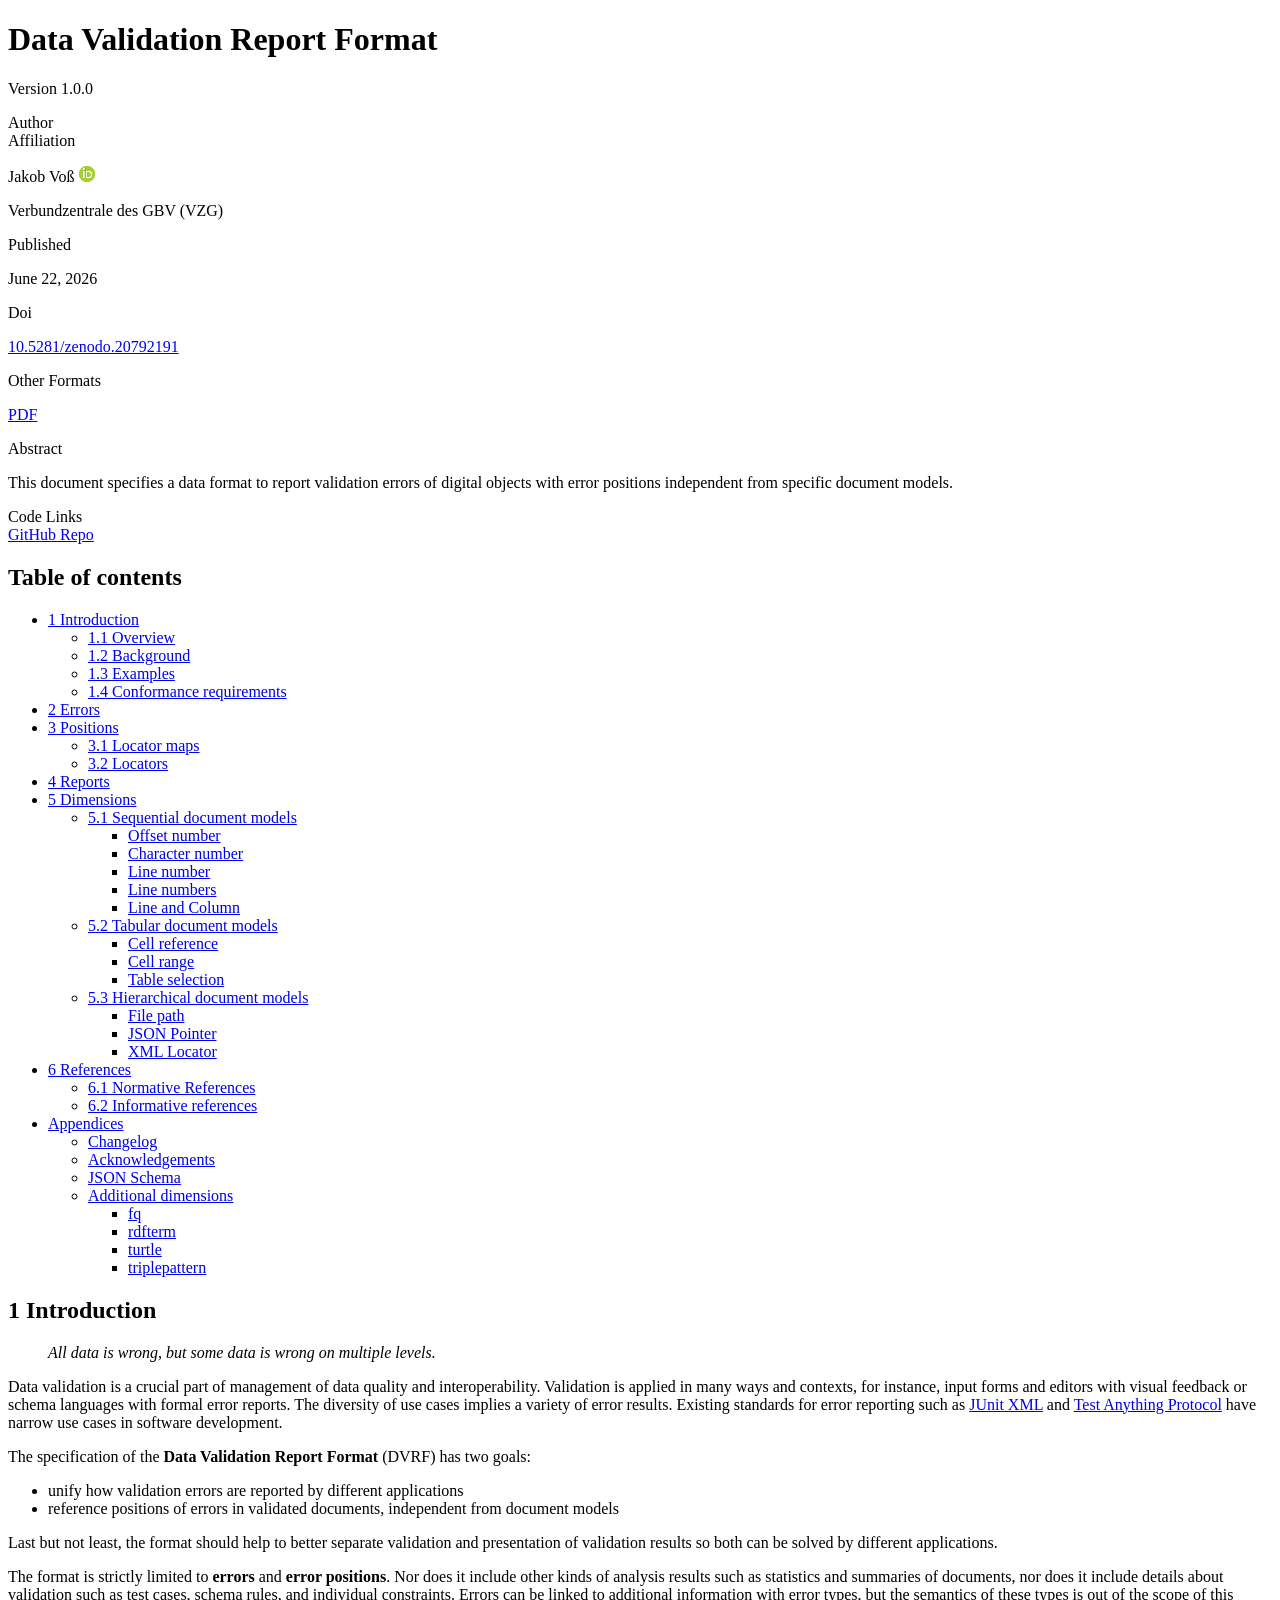
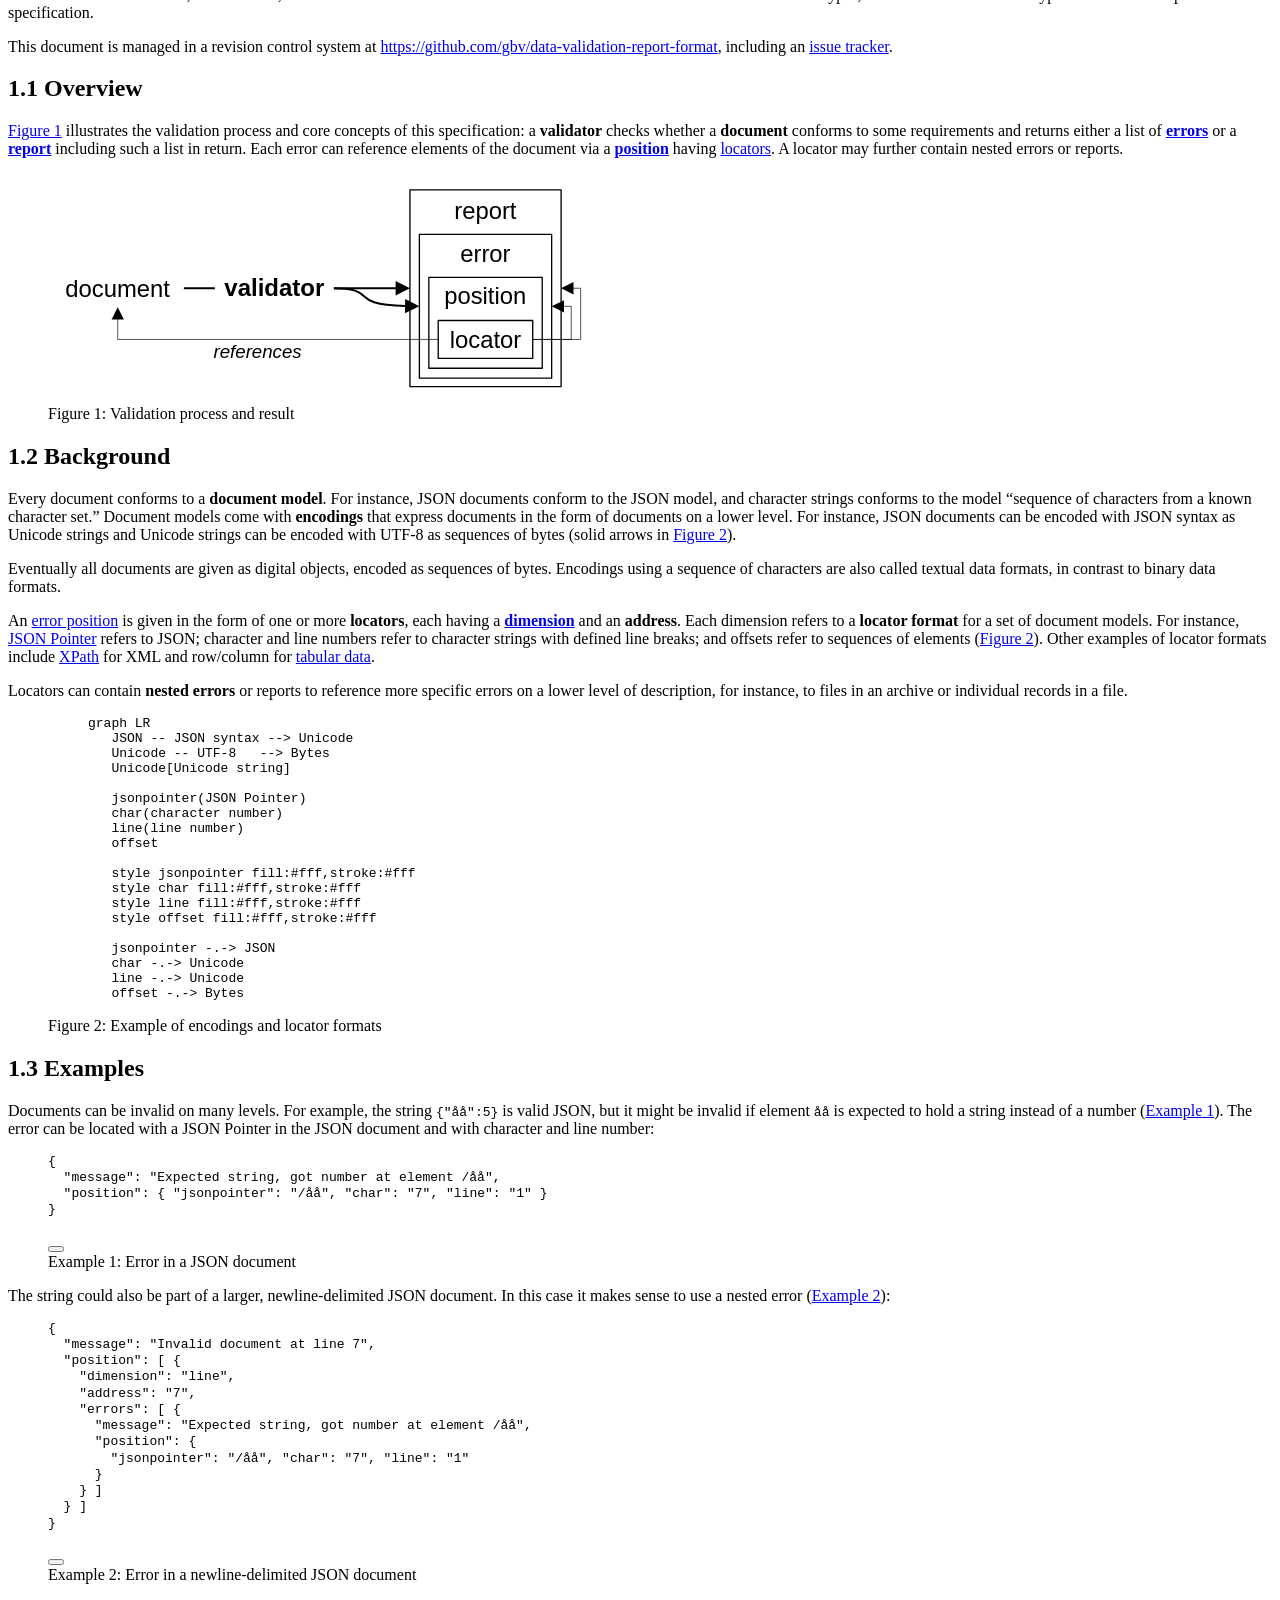
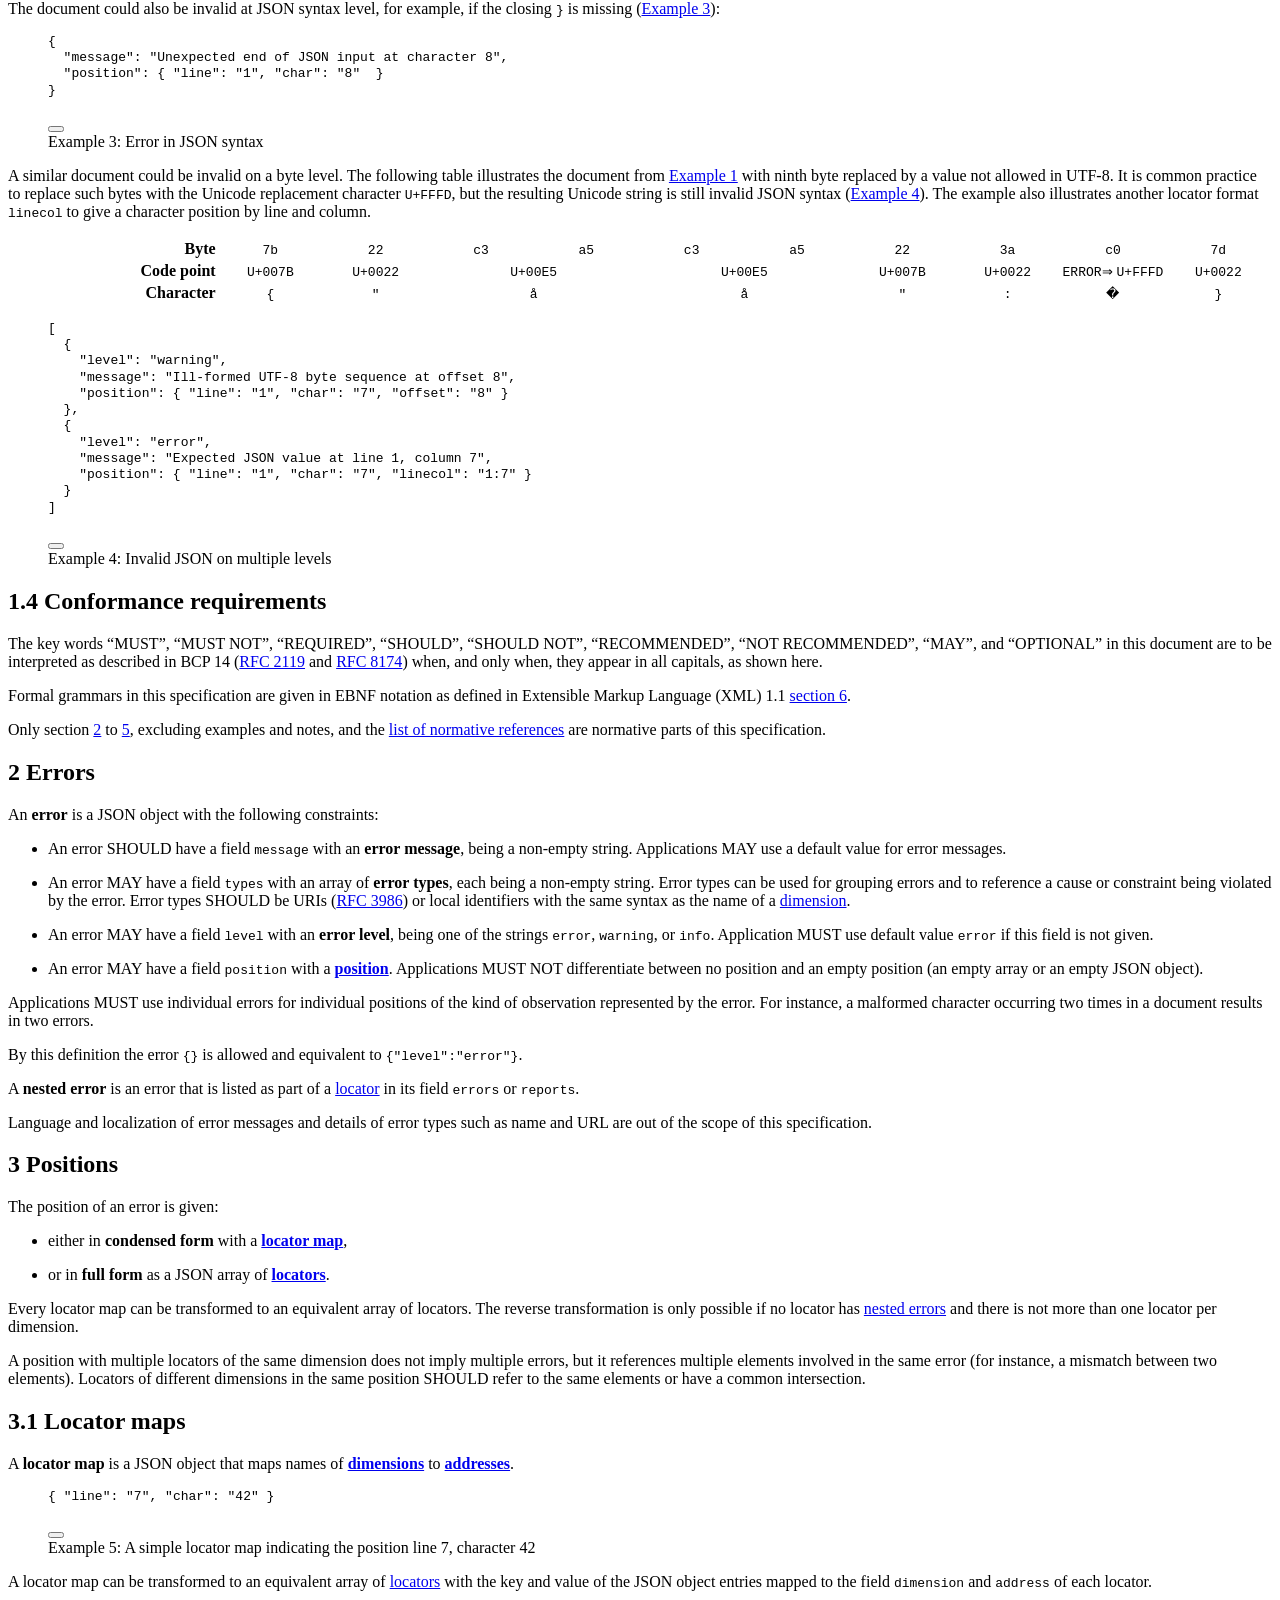
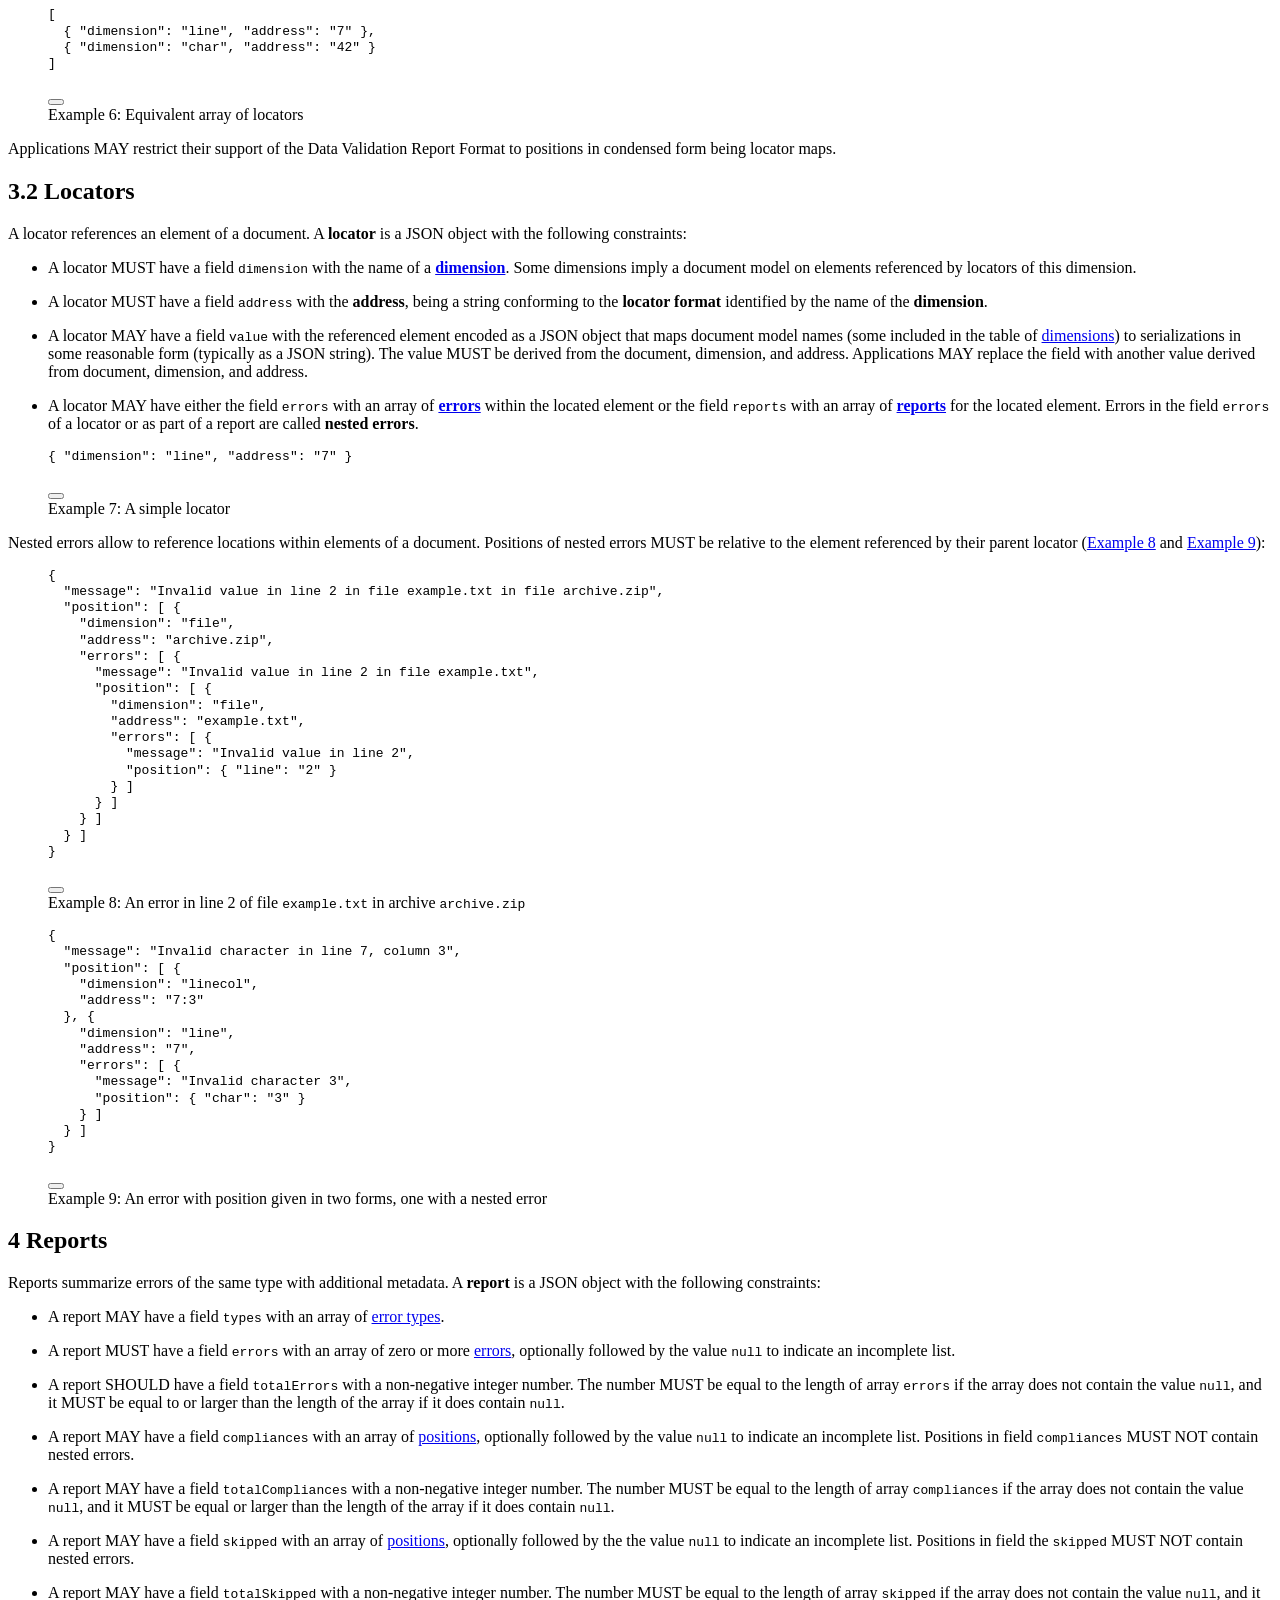
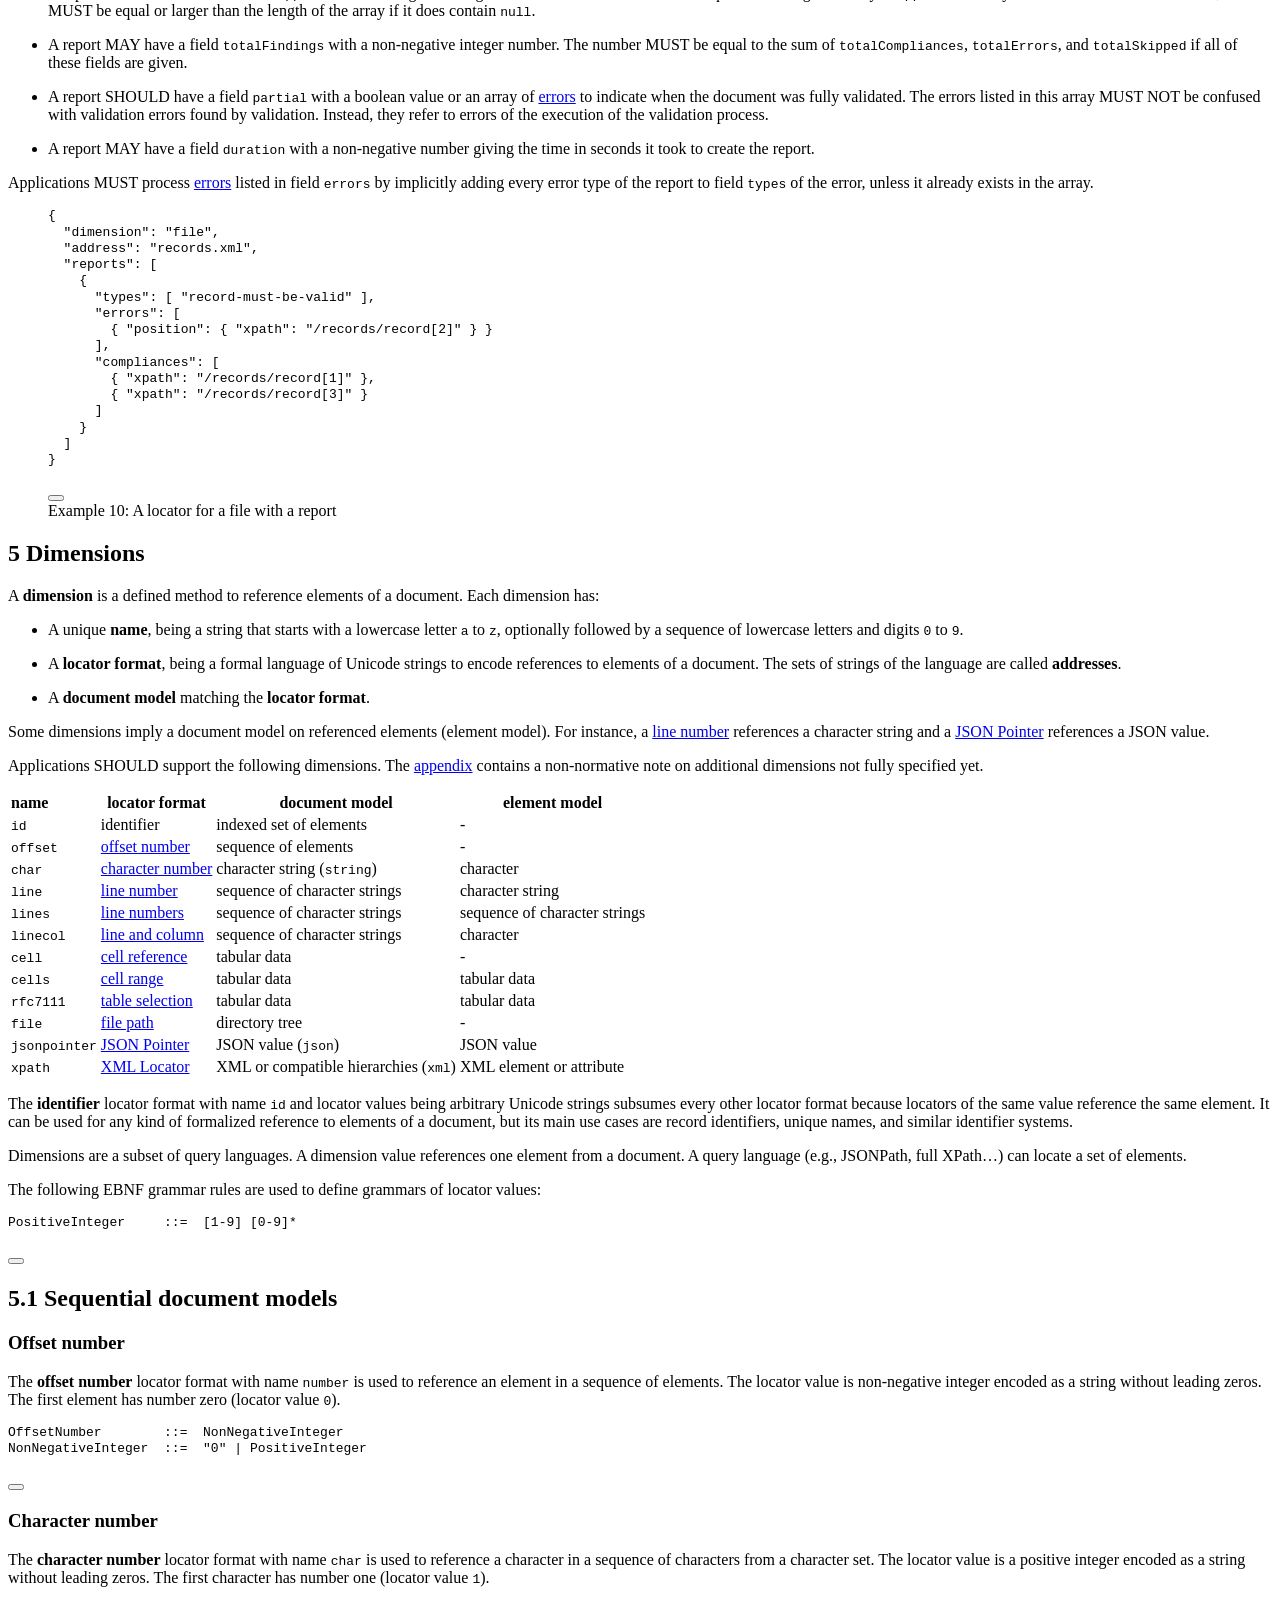
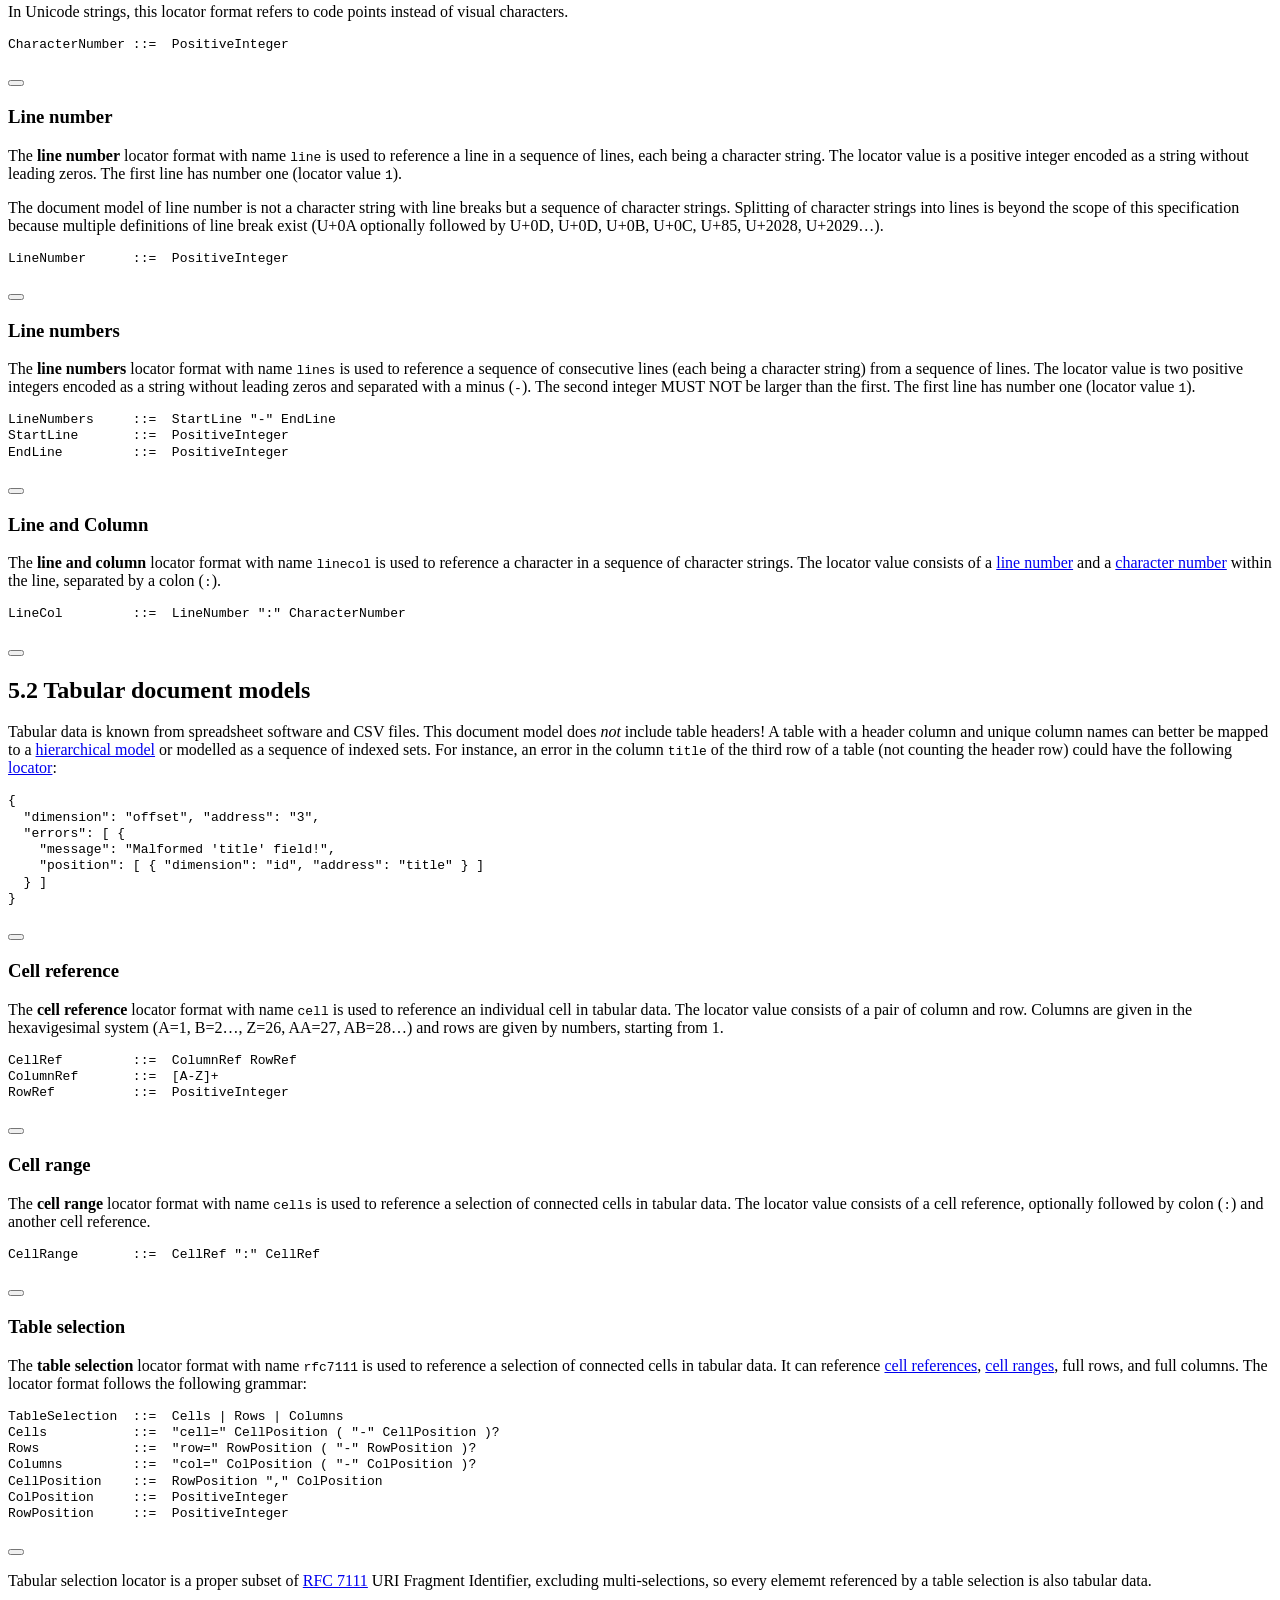
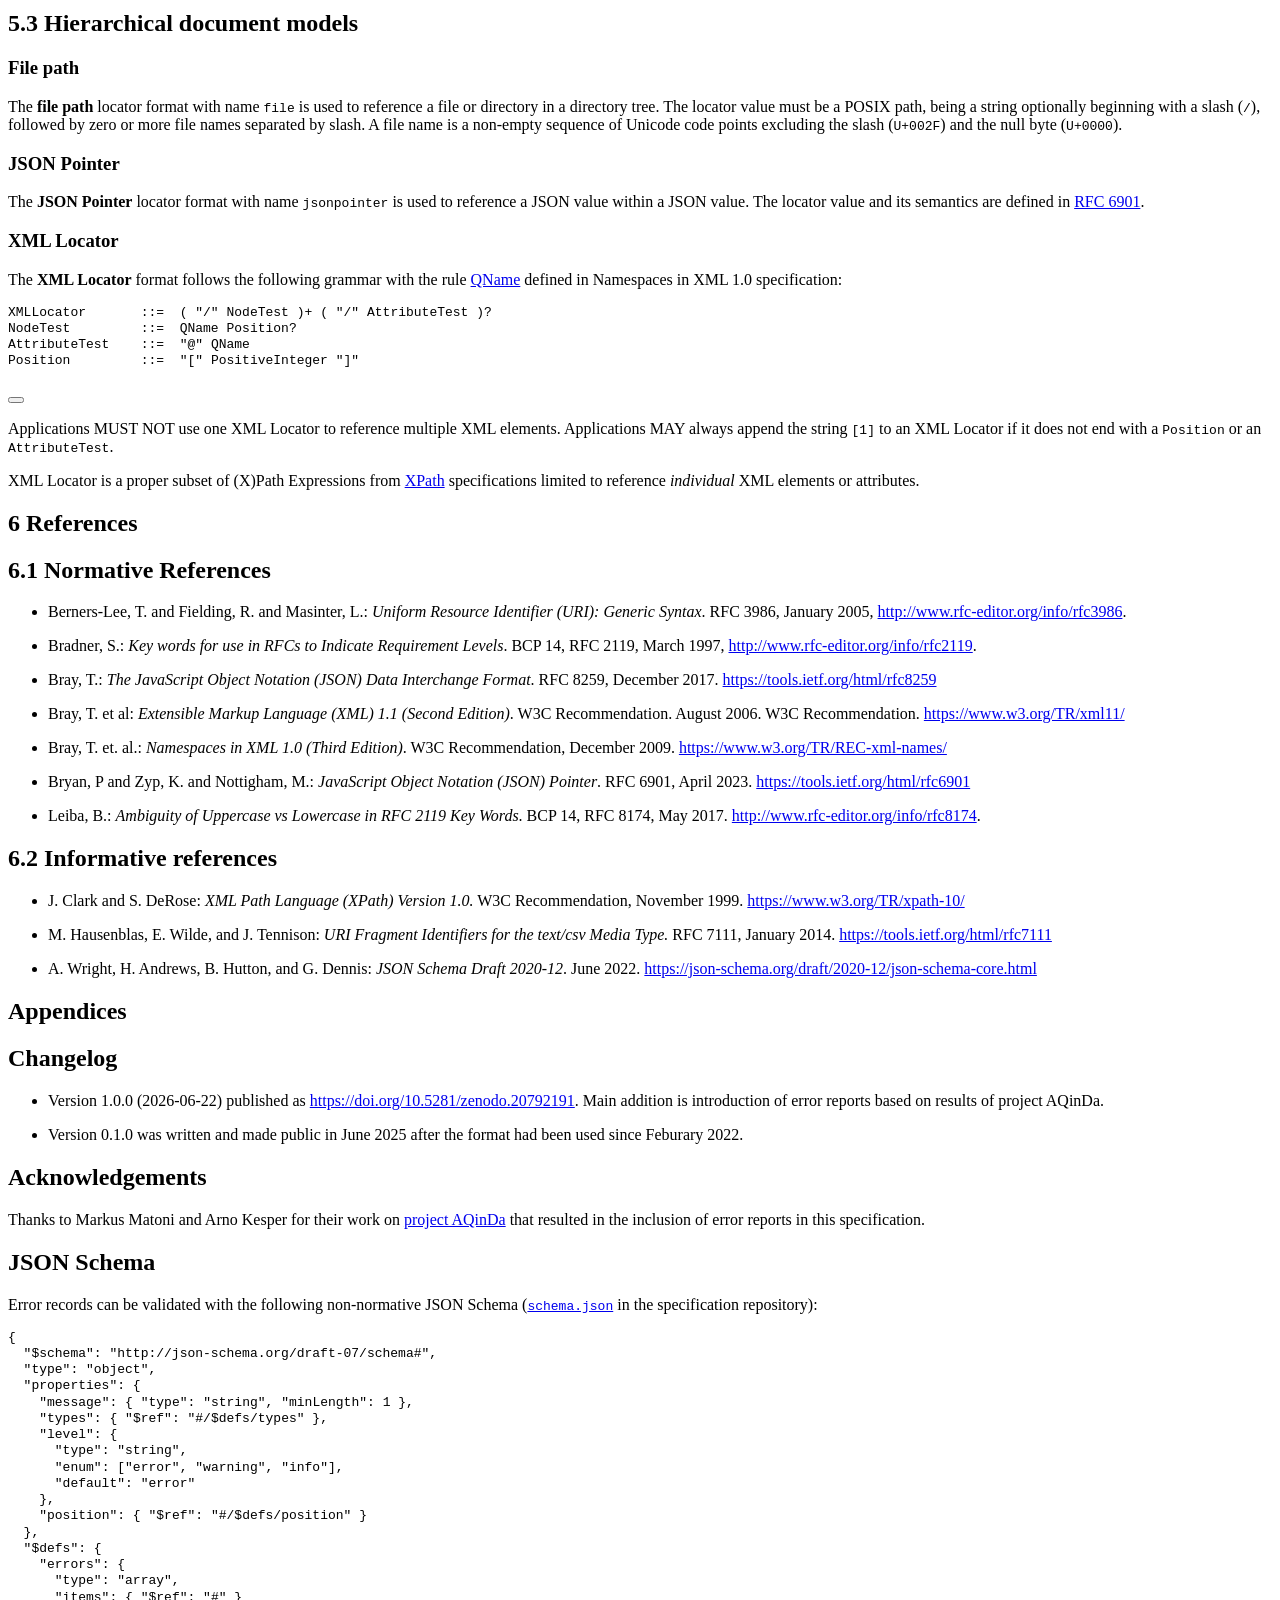
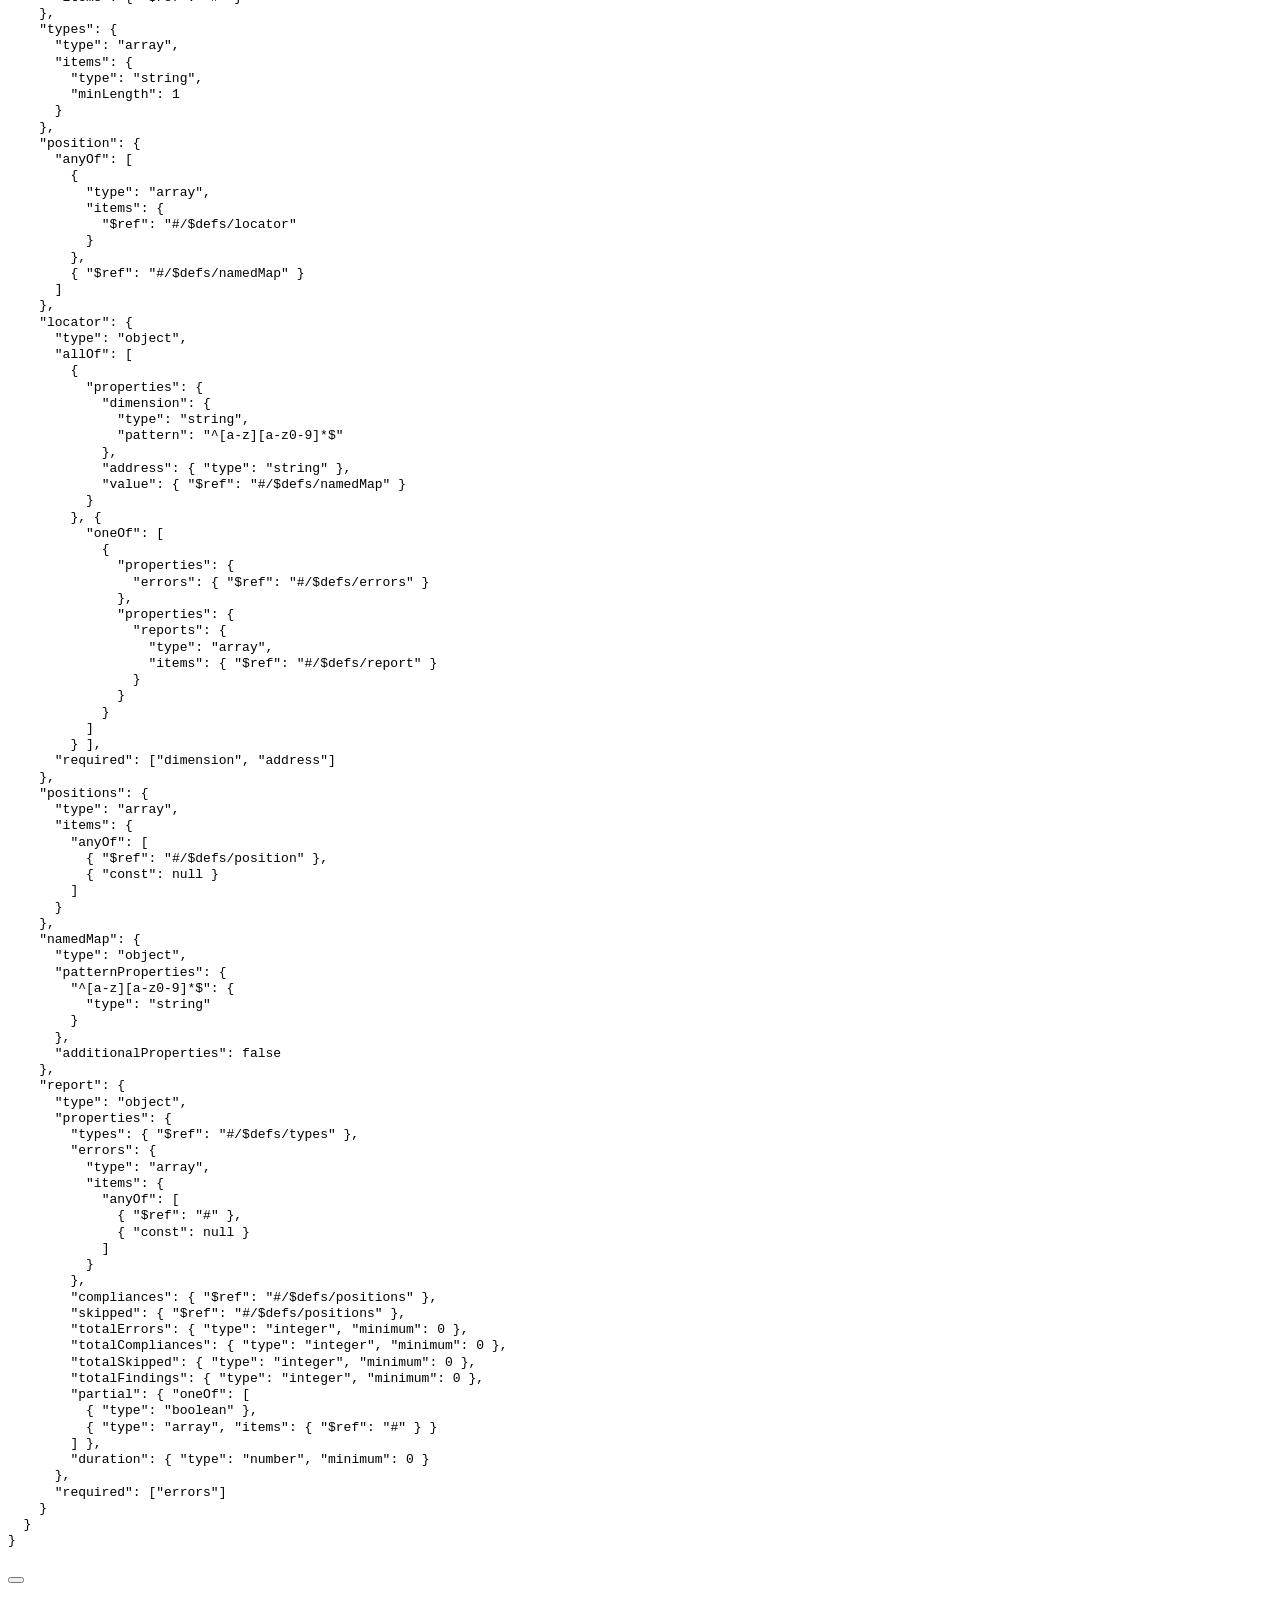
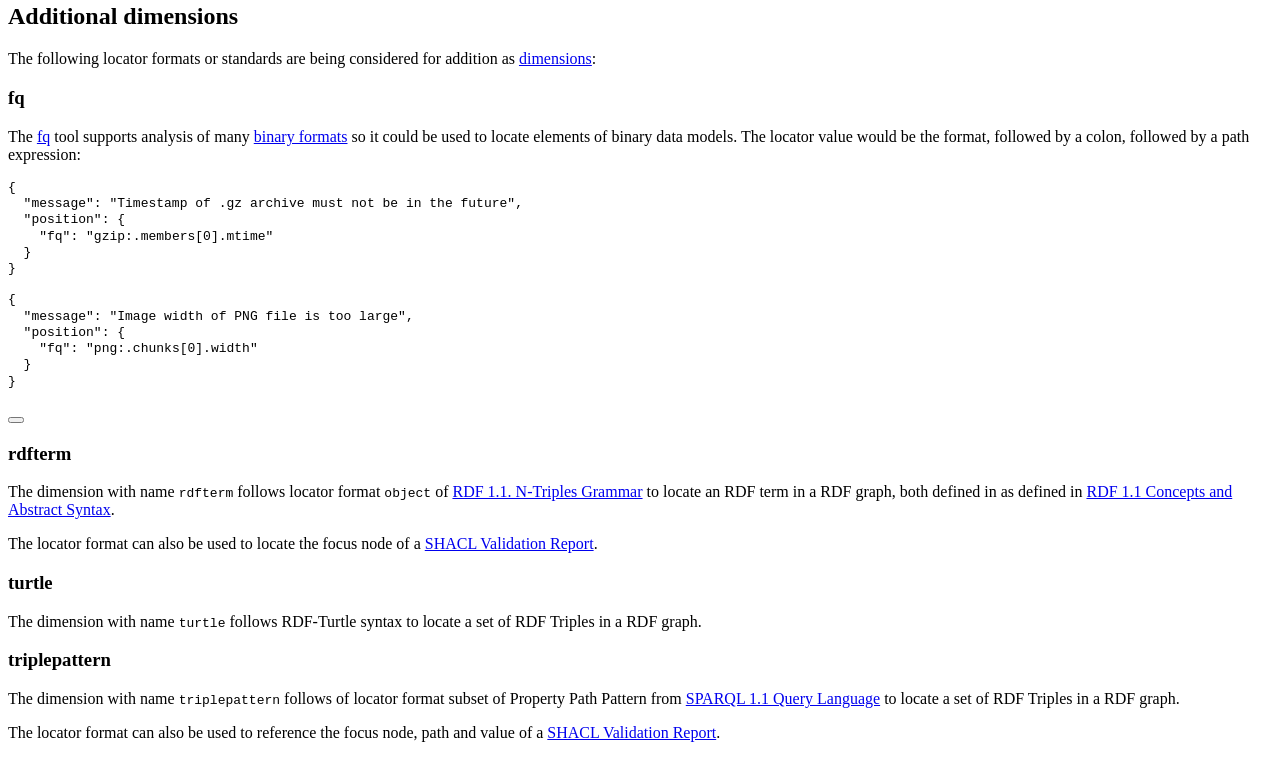
==== commit e647f3ba: "Built site for gh-pages" ====
--- a/index.html
+++ b/index.html
@@ -203,9 +203,9 @@
   <li><a href="#normative-references" id="toc-normative-references" class="nav-link" data-scroll-target="#normative-references"><span class="header-section-number">6.1</span> Normative References</a></li>
   <li><a href="#informative-references" id="toc-informative-references" class="nav-link" data-scroll-target="#informative-references"><span class="header-section-number">6.2</span> Informative references</a></li>
   </ul></li>
-  <li><a href="#changelog" id="toc-changelog" class="nav-link" data-scroll-target="#changelog">Changelog</a></li>
   <li><a href="#appendices" id="toc-appendices" class="nav-link" data-scroll-target="#appendices">Appendices</a>
   <ul class="collapse">
+  <li><a href="#changelog" id="toc-changelog" class="nav-link" data-scroll-target="#changelog">Changelog</a></li>
   <li><a href="#acknowledgements" id="toc-acknowledgements" class="nav-link" data-scroll-target="#acknowledgements">Acknowledgements</a></li>
   <li><a href="#json-schema" id="toc-json-schema" class="nav-link" data-scroll-target="#json-schema">JSON Schema</a></li>
   <li><a href="#sec-additional-dimensions" id="toc-sec-additional-dimensions" class="nav-link" data-scroll-target="#sec-additional-dimensions">Additional dimensions</a>
@@ -898,15 +898,15 @@
 </ul>
 </section>
 </section>
-<section id="changelog" class="level1 unnumbered">
-<h1 class="unnumbered">Changelog</h1>
+<section id="appendices" class="level1 unnumbered">
+<h1 class="unnumbered">Appendices</h1>
+<section id="changelog" class="level2 unnumbered">
+<h2 class="unnumbered anchored" data-anchor-id="changelog">Changelog</h2>
 <ul>
 <li><p>Version 1.0.0 (2026-06-22) published as <a href="https://doi.org/10.5281/zenodo.20792191" class="uri">https://doi.org/10.5281/zenodo.20792191</a>. Main addition is introduction of error reports based on results of project AQinDa.</p></li>
 <li><p>Version 0.1.0 was written and made public in June 2025 after the format had been used since Feburary 2022.</p></li>
 </ul>
 </section>
-<section id="appendices" class="level1 unnumbered">
-<h1 class="unnumbered">Appendices</h1>
 <section id="acknowledgements" class="level2 unnumbered">
 <h2 class="unnumbered anchored" data-anchor-id="acknowledgements">Acknowledgements</h2>
 <p>Thanks to Markus Matoni and Arno Kesper for their work on <a href="https://gepris.dfg.de/gepris/projekt/521659096">project AQinDa</a> that resulted in the inclusion of error reports in this specification.</p>
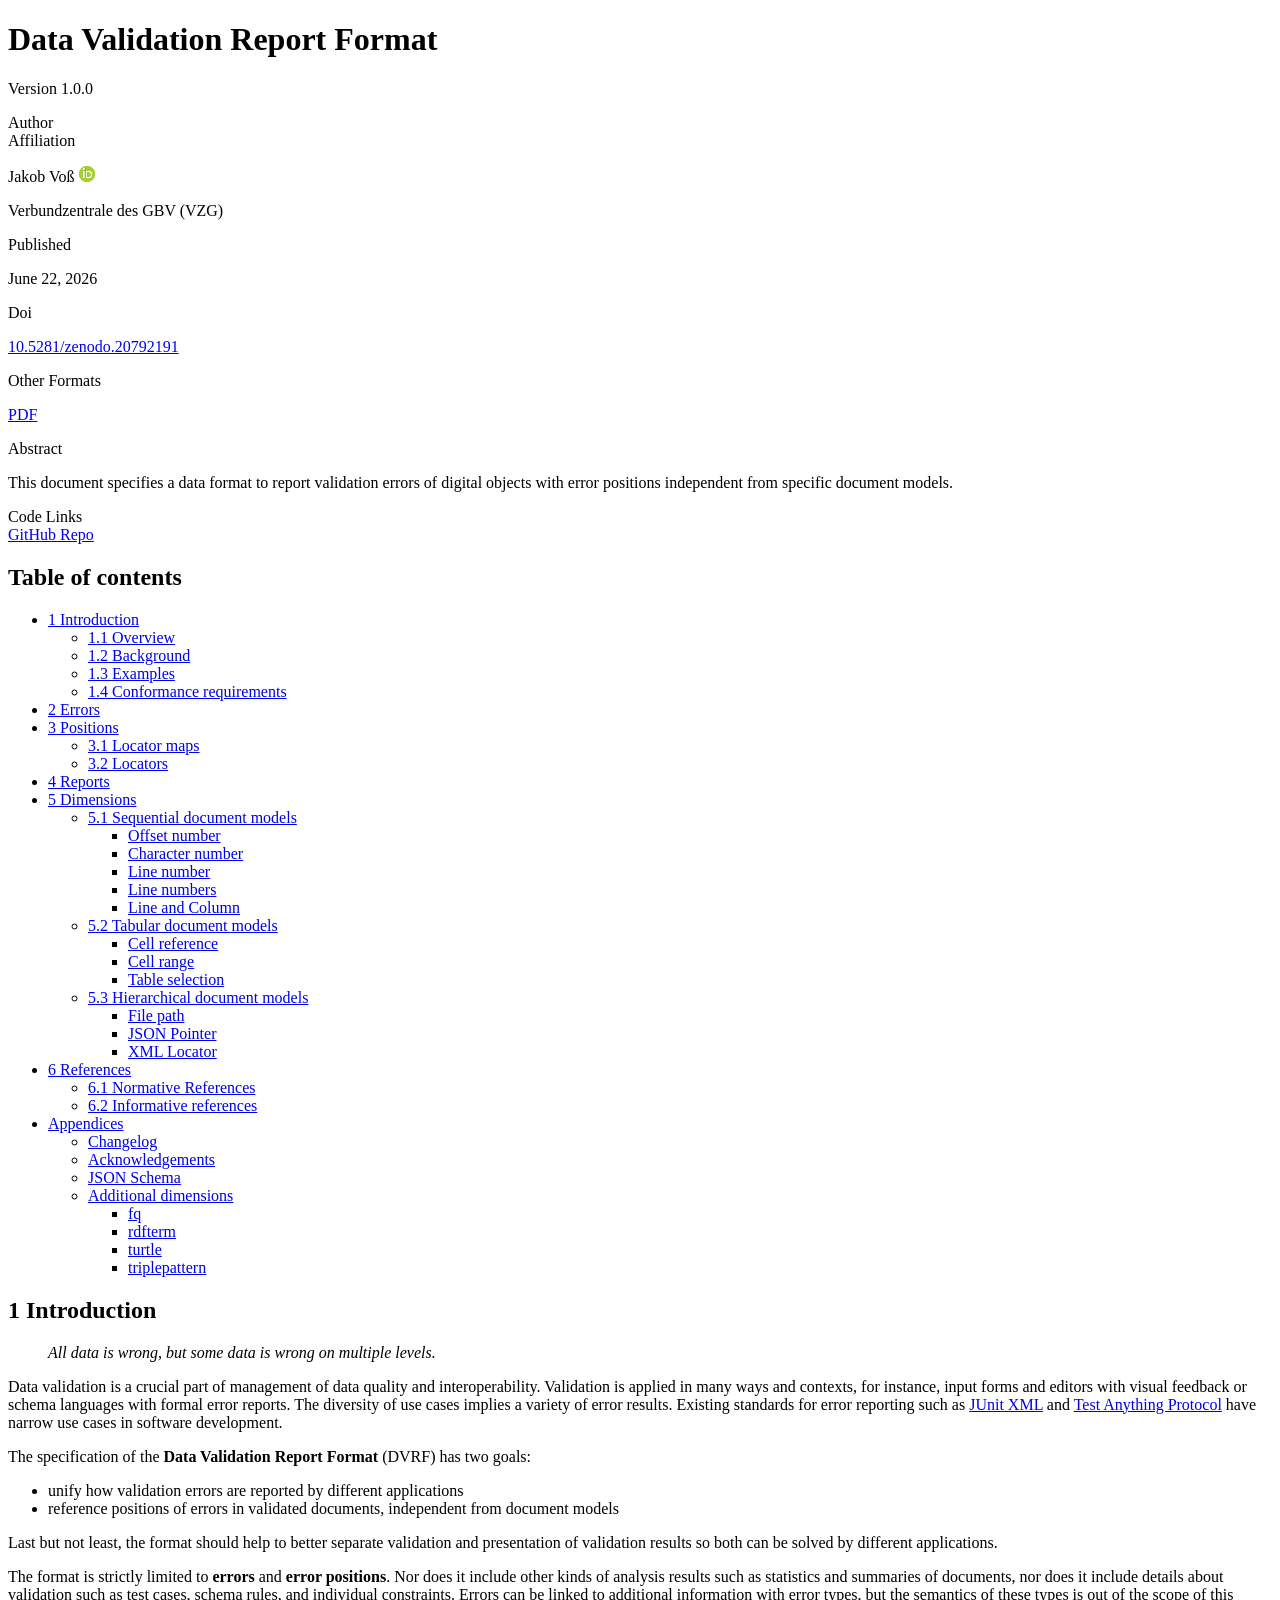
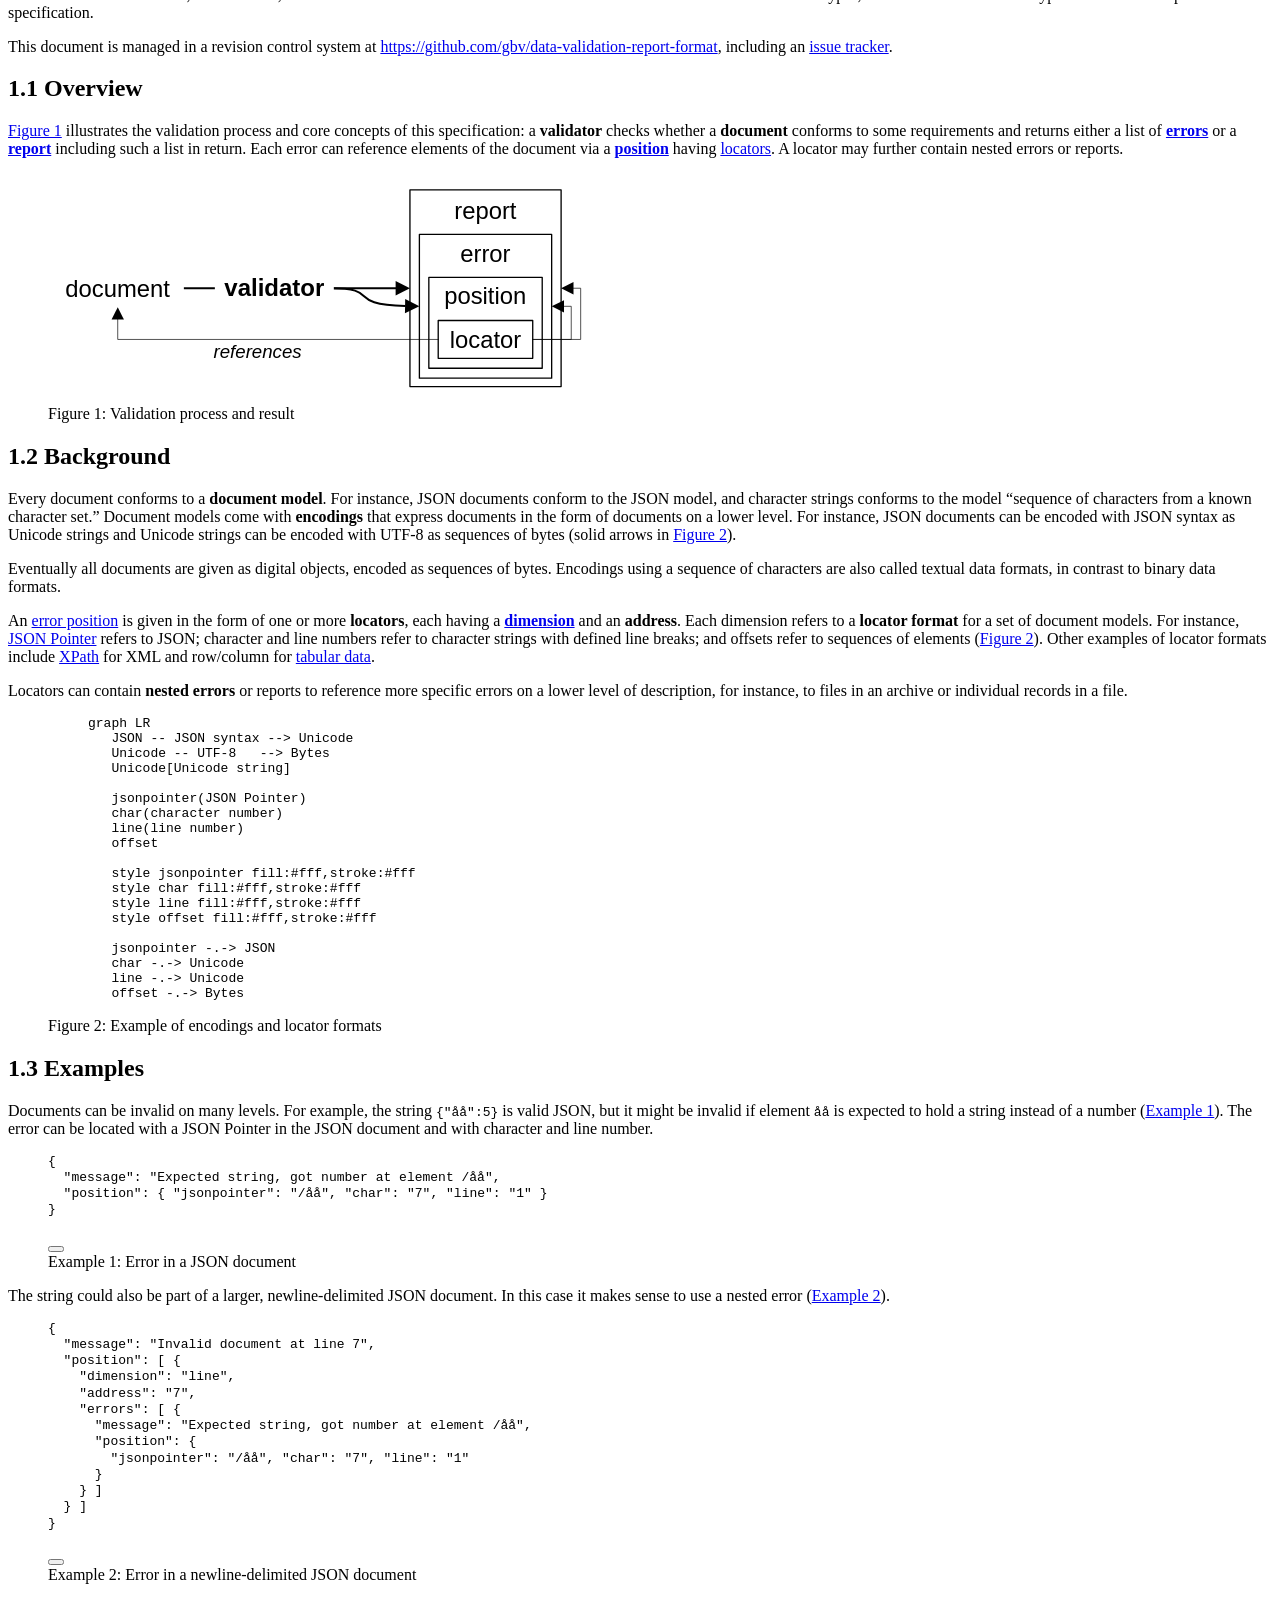
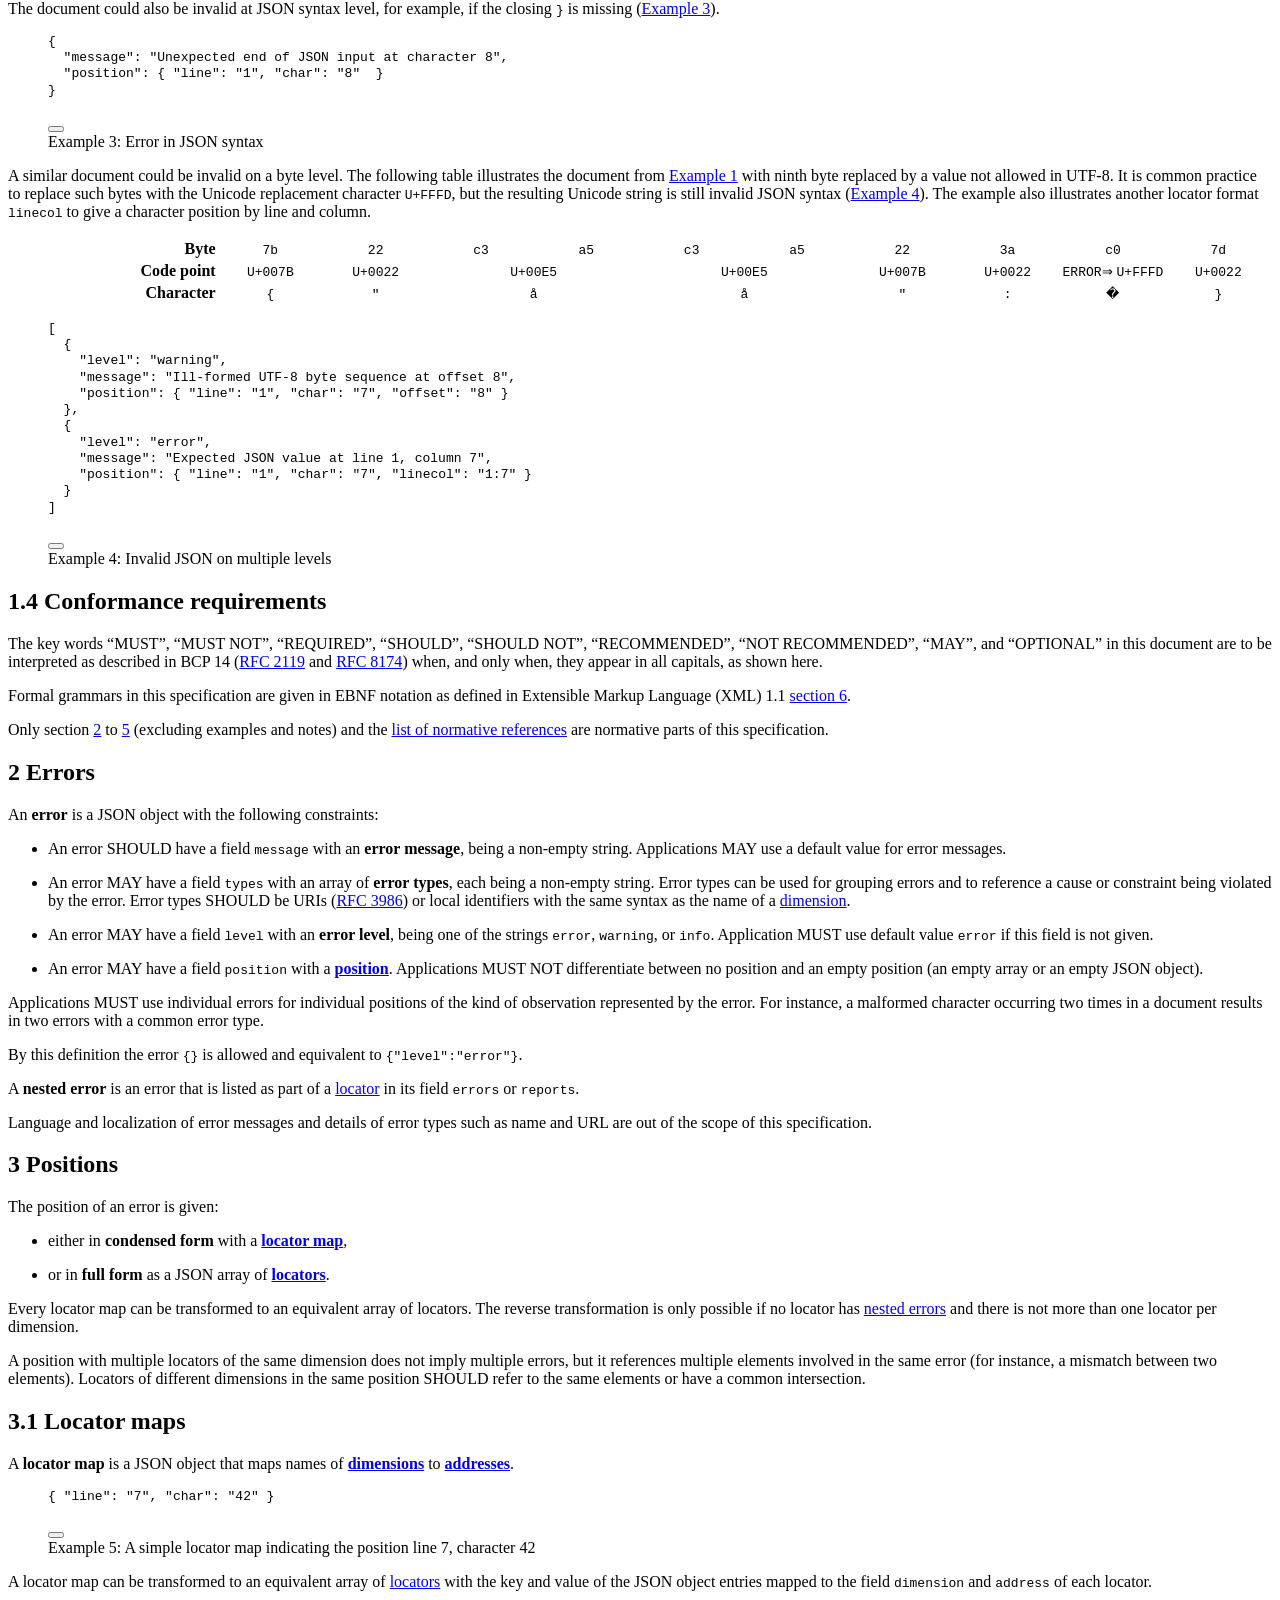
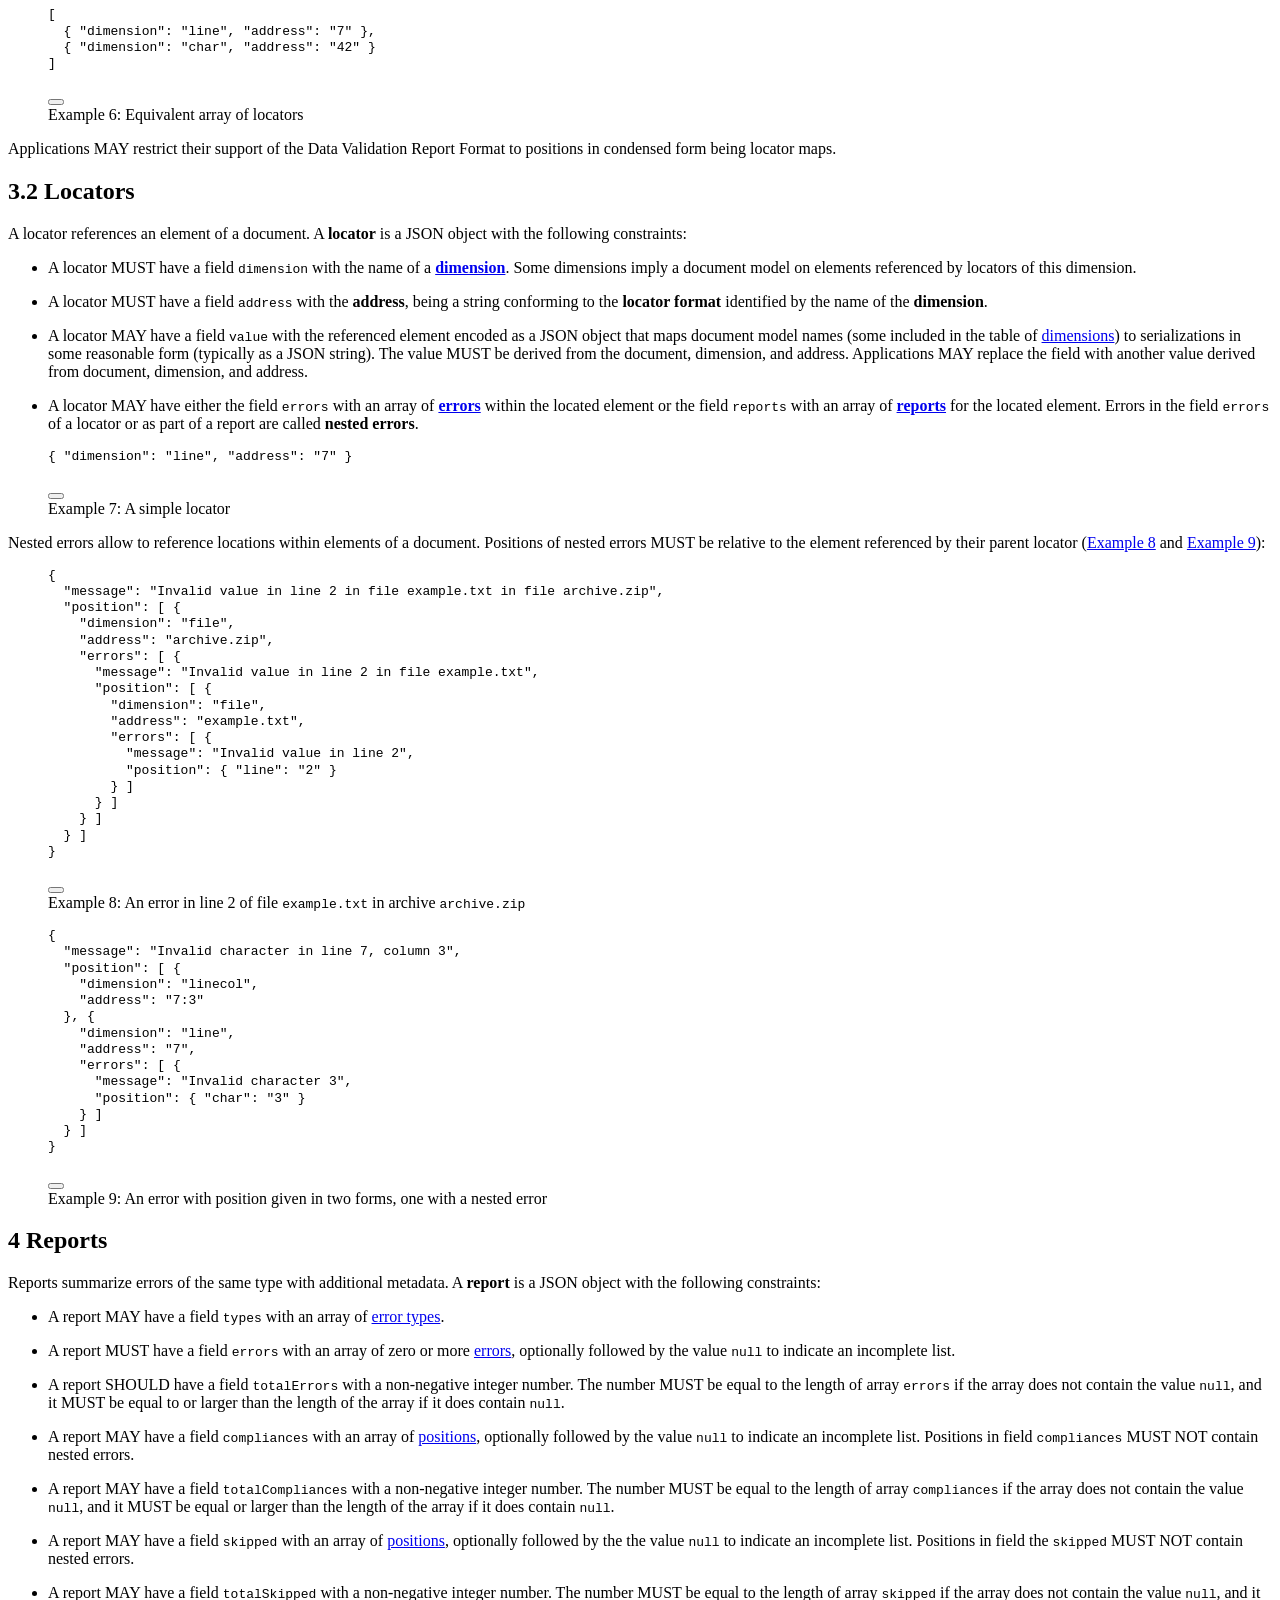
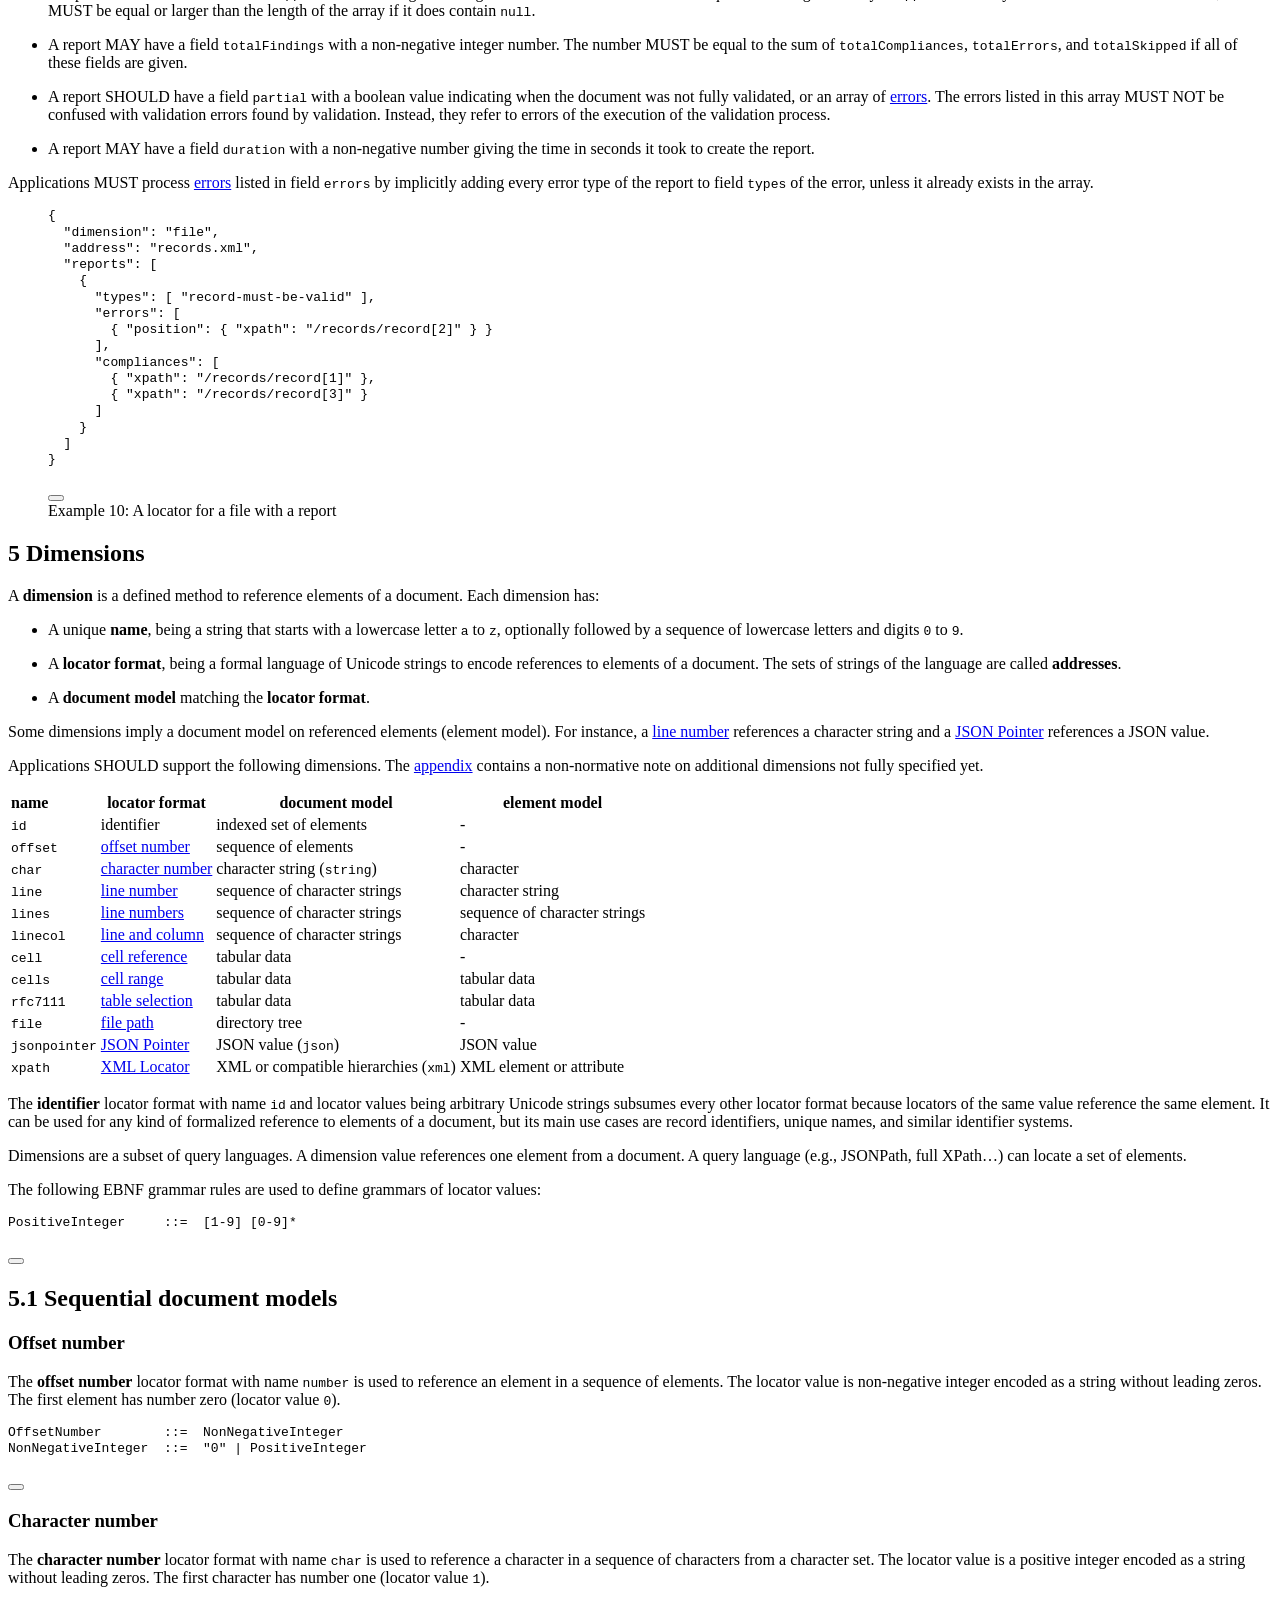
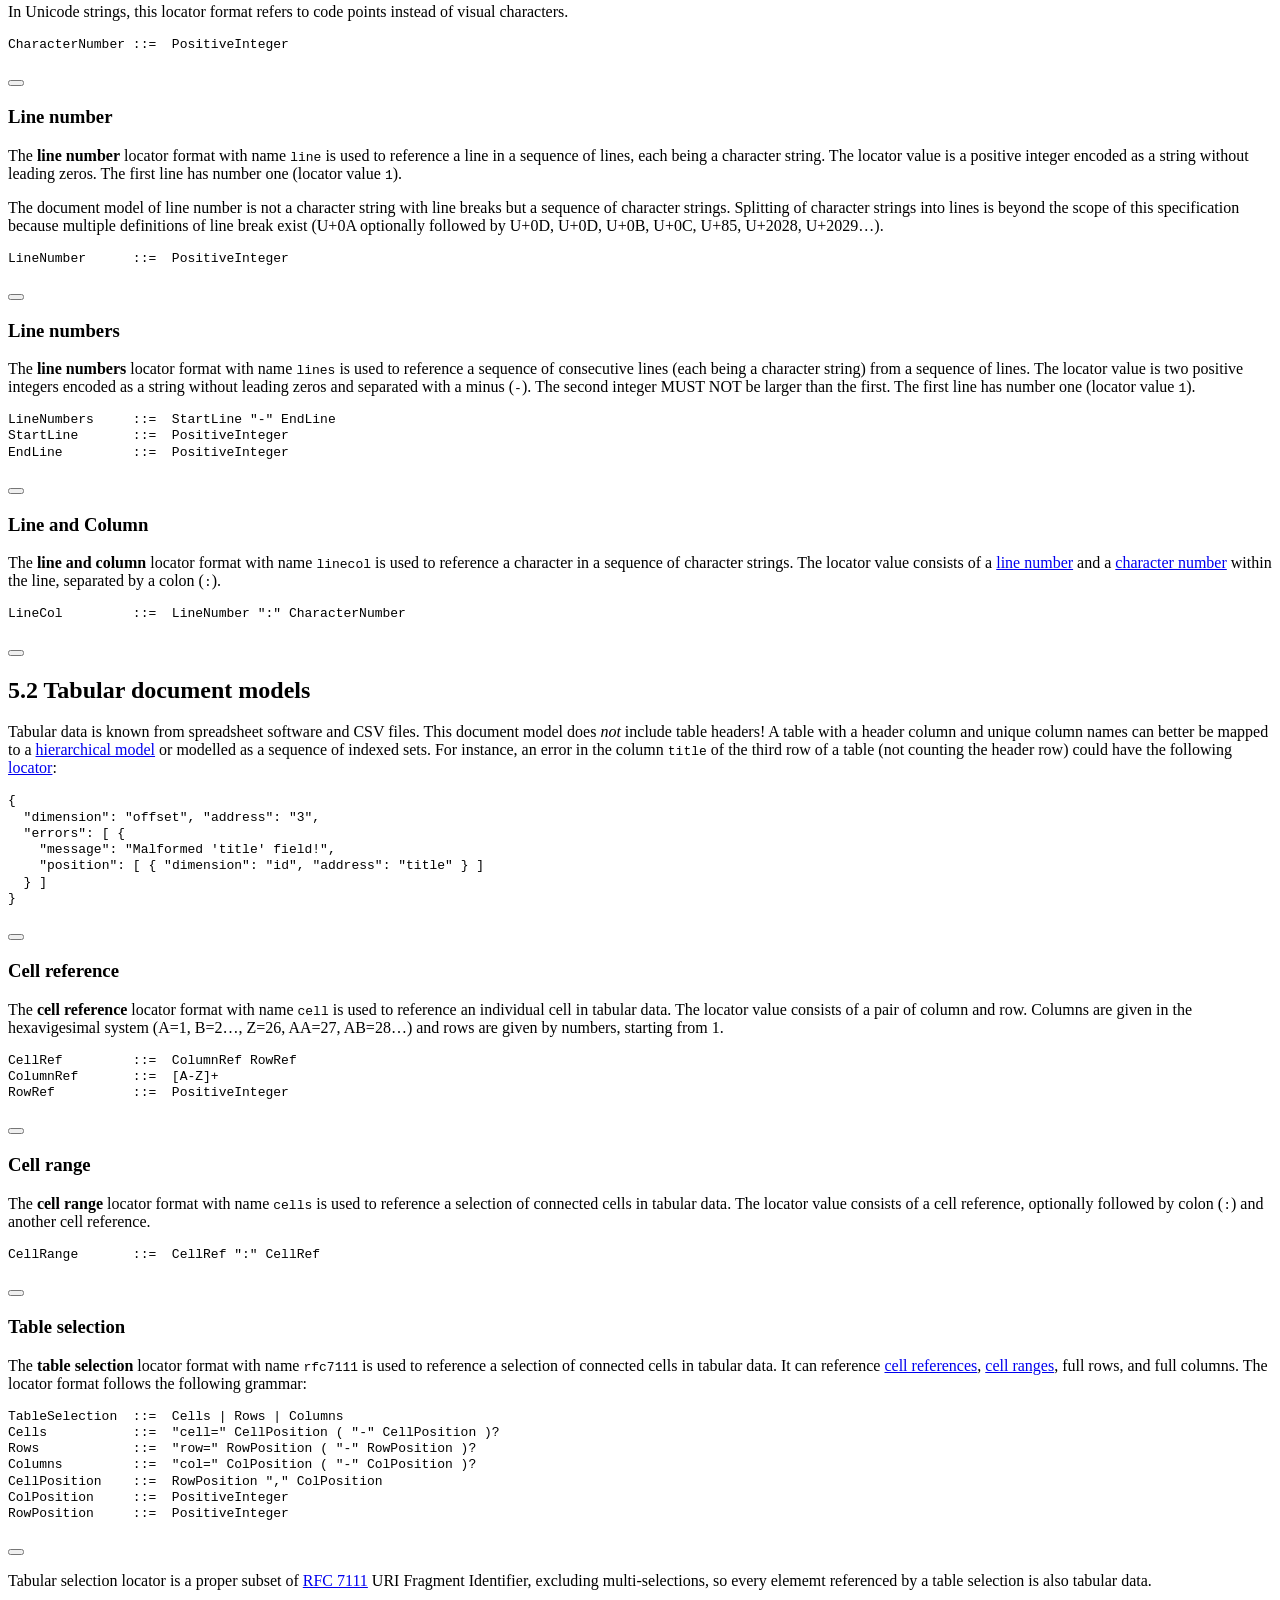
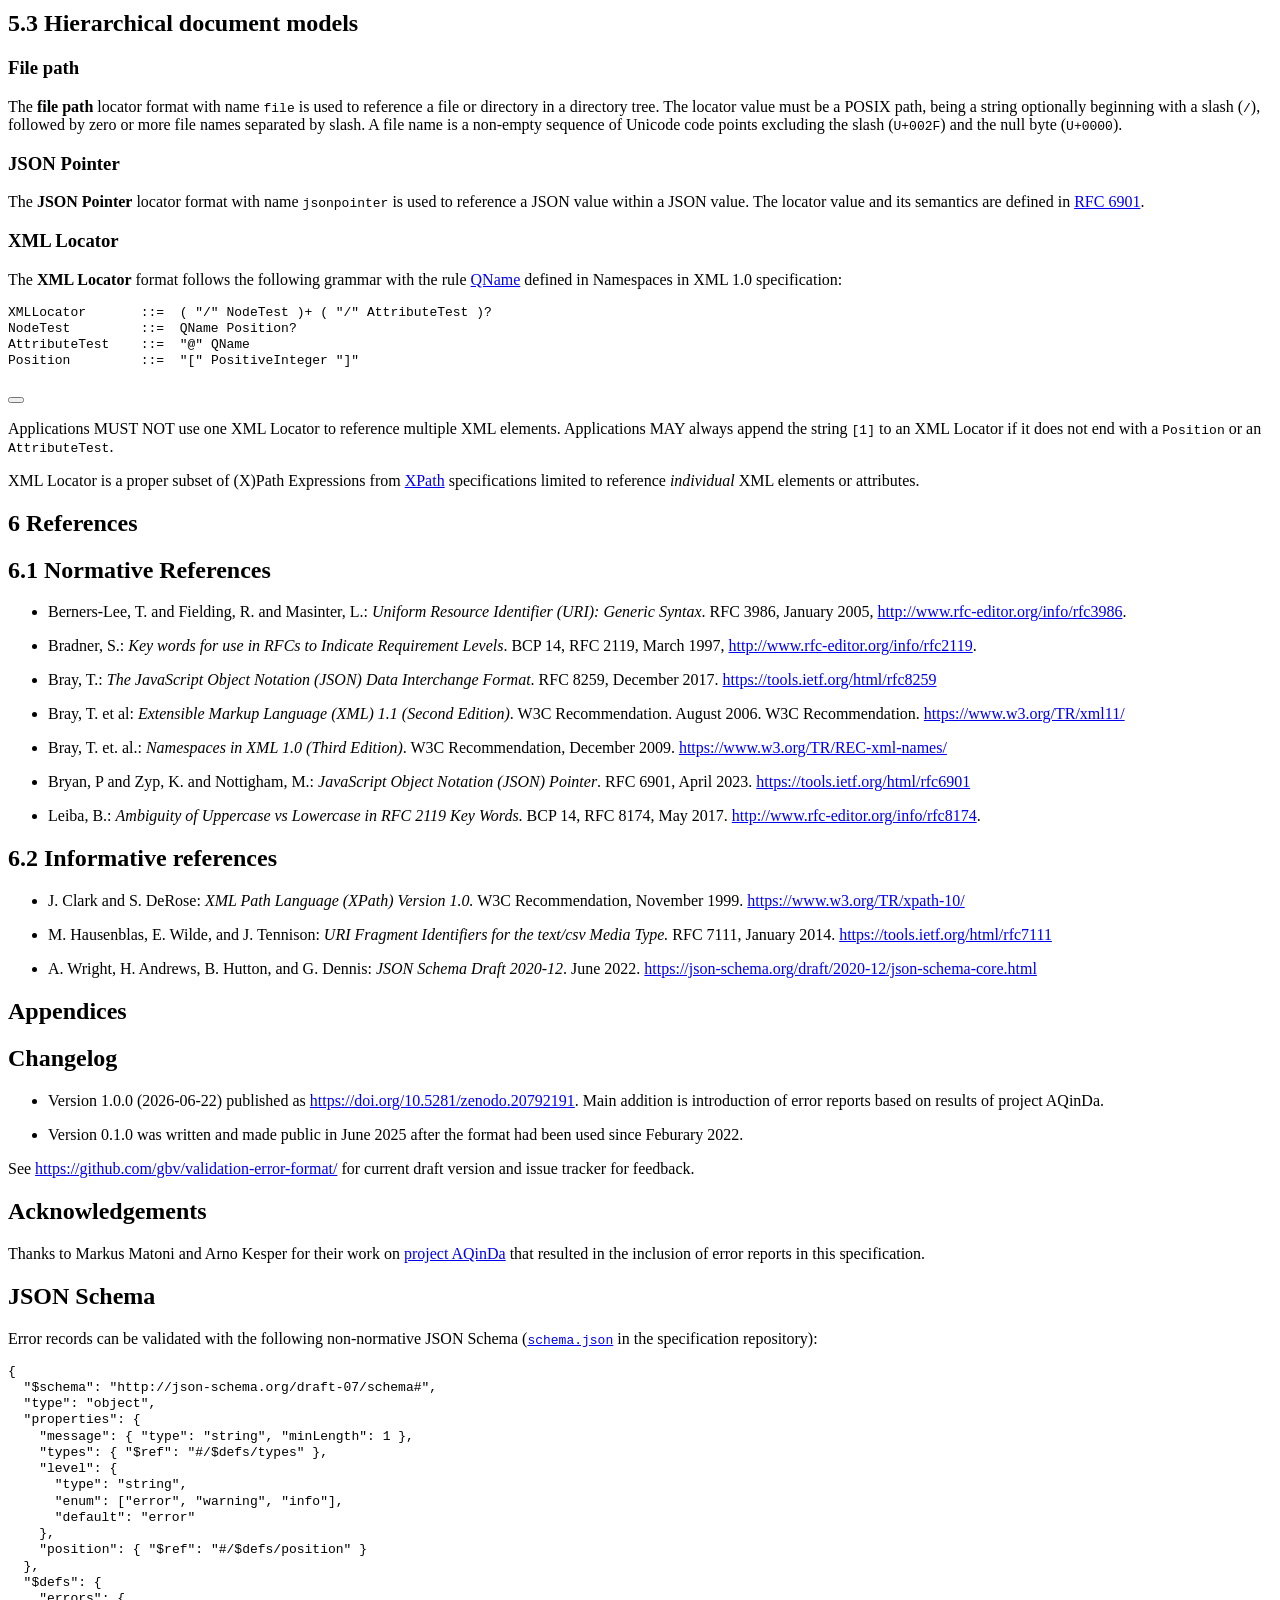
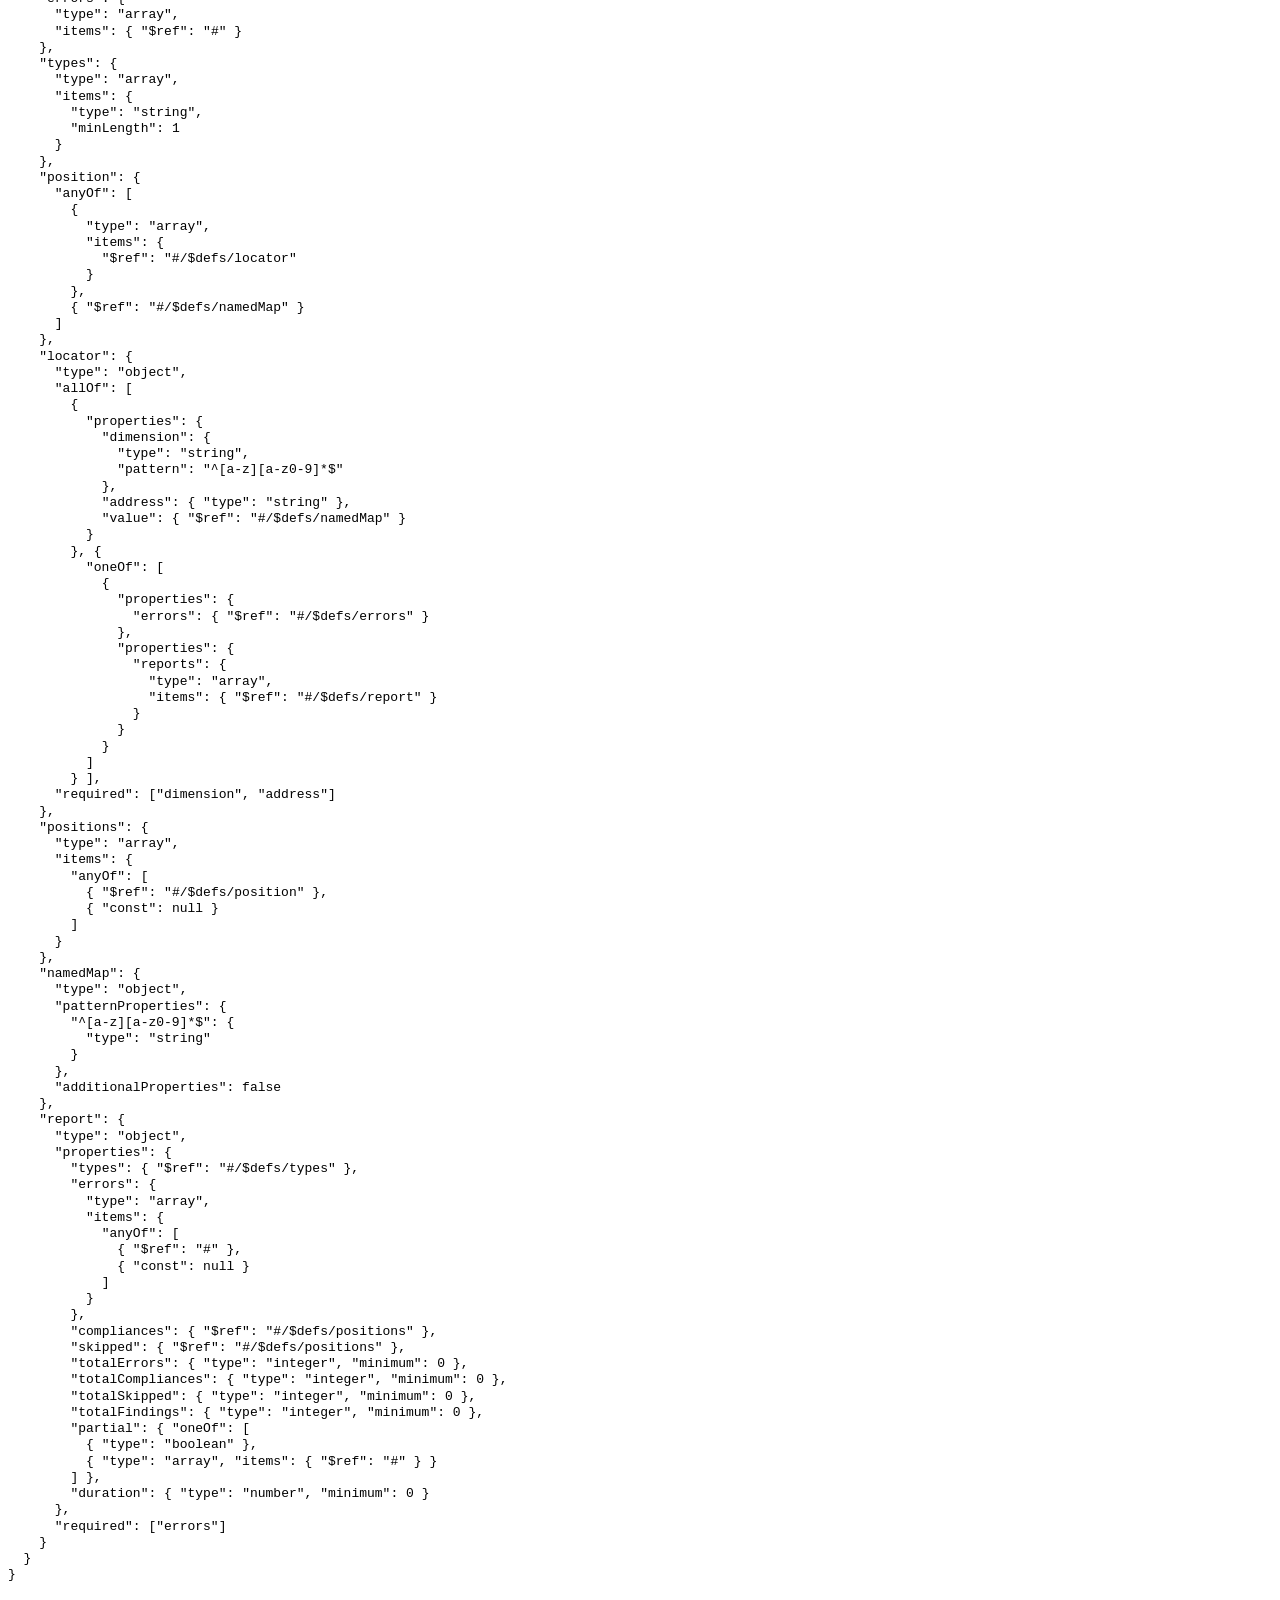
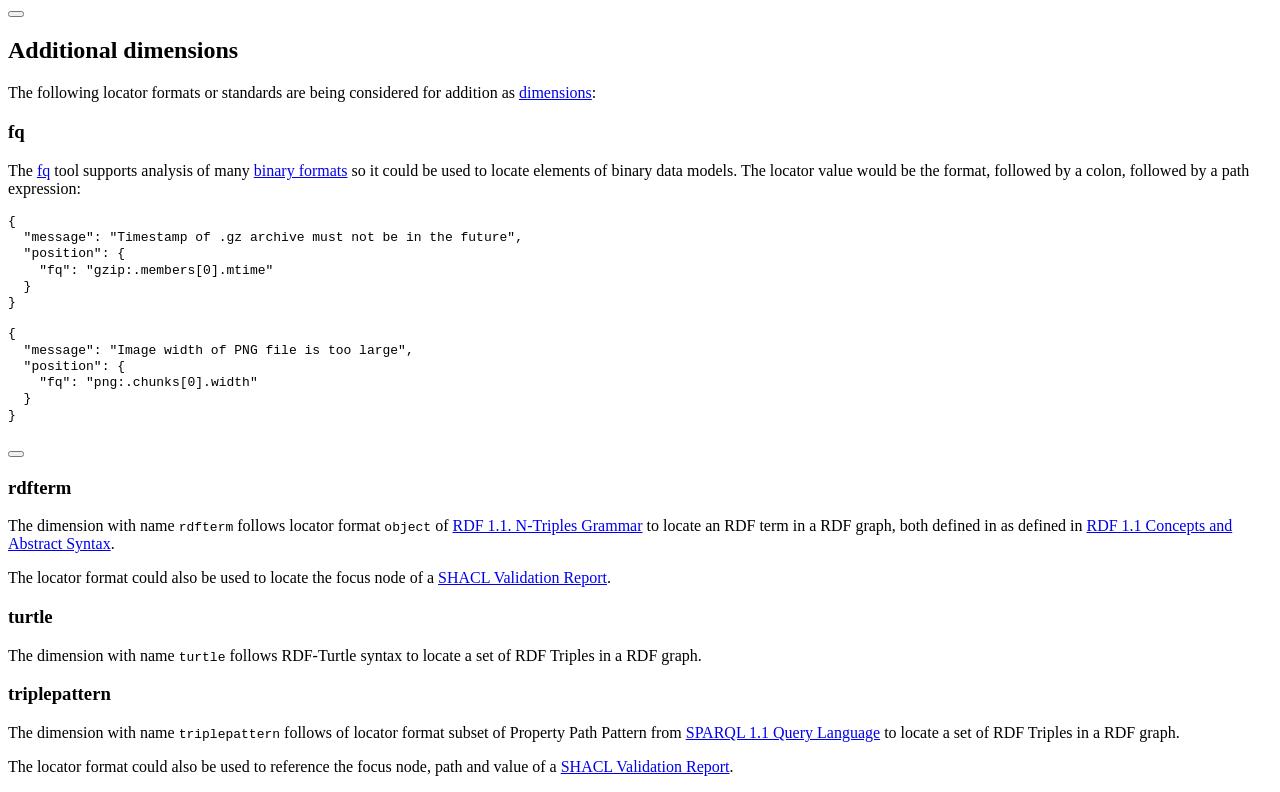
==== commit 9e5b6283: "Built site for gh-pages" ====
--- a/index.html
+++ b/index.html
@@ -322,7 +322,7 @@
 </section>
 <section id="examples" class="level2" data-number="1.3">
 <h2 data-number="1.3" class="anchored" data-anchor-id="examples"><span class="header-section-number">1.3</span> Examples</h2>
-<p>Documents can be invalid on many levels. For example, the string <code>{"åå":5}</code> is valid JSON, but it might be invalid if element <code>åå</code> is expected to hold a string instead of a number (<a href="#lst-example-1" class="quarto-xref">Example&nbsp;1</a>). The error can be located with a JSON Pointer in the JSON document and with character and line number:</p>
+<p>Documents can be invalid on many levels. For example, the string <code>{"åå":5}</code> is valid JSON, but it might be invalid if element <code>åå</code> is expected to hold a string instead of a number (<a href="#lst-example-1" class="quarto-xref">Example&nbsp;1</a>). The error can be located with a JSON Pointer in the JSON document and with character and line number.</p>
 <div id="lst-example-1" class="json listing quarto-float quarto-figure quarto-figure-left anchored">
 <figure class="quarto-float quarto-float-lst figure">
 <div aria-describedby="lst-example-1-caption-0ceaefa1-69ba-4598-a22c-09a6ac19f8ca">
@@ -336,7 +336,7 @@
 </figcaption>
 </figure>
 </div>
-<p>The string could also be part of a larger, newline-delimited JSON document. In this case it makes sense to use a nested error (<a href="#lst-example-4" class="quarto-xref">Example&nbsp;2</a>):</p>
+<p>The string could also be part of a larger, newline-delimited JSON document. In this case it makes sense to use a nested error (<a href="#lst-example-4" class="quarto-xref">Example&nbsp;2</a>).</p>
 <div id="lst-example-4" class="json listing quarto-float quarto-figure quarto-figure-left anchored">
 <figure class="quarto-float quarto-float-lst figure">
 <div aria-describedby="lst-example-4-caption-0ceaefa1-69ba-4598-a22c-09a6ac19f8ca">
@@ -359,7 +359,7 @@
 </figcaption>
 </figure>
 </div>
-<p>The document could also be invalid at JSON syntax level, for example, if the closing <code>}</code> is missing (<a href="#lst-example-2" class="quarto-xref">Example&nbsp;3</a>):</p>
+<p>The document could also be invalid at JSON syntax level, for example, if the closing <code>}</code> is missing (<a href="#lst-example-2" class="quarto-xref">Example&nbsp;3</a>).</p>
 <div id="lst-example-2" class="json listing quarto-float quarto-figure quarto-figure-left anchored">
 <figure class="quarto-float quarto-float-lst figure">
 <div aria-describedby="lst-example-2-caption-0ceaefa1-69ba-4598-a22c-09a6ac19f8ca">
@@ -452,7 +452,7 @@
 <h2 data-number="1.4" class="anchored" data-anchor-id="conformance-requirements"><span class="header-section-number">1.4</span> Conformance requirements</h2>
 <p>The key words “MUST”, “MUST NOT”, “REQUIRED”, “SHOULD”, “SHOULD NOT”, “RECOMMENDED”, “NOT RECOMMENDED”, “MAY”, and “OPTIONAL” in this document are to be interpreted as described in BCP 14 (<a href="https://tools.ietf.org/html/rfc2119">RFC 2119</a> and <a href="https://tools.ietf.org/html/rfc8174">RFC 8174</a>) when, and only when, they appear in all capitals, as shown here.</p>
 <p>Formal grammars in this specification are given in EBNF notation as defined in Extensible Markup Language (XML) 1.1 <a href="https://www.w3.org/TR/xml11/#sec-notation">section 6</a>.</p>
-<p>Only section <a href="#errors">2</a> to <a href="#reports">5</a>, excluding examples and notes, and the <a href="#normative-references">list of normative references</a> are normative parts of this specification.</p>
+<p>Only section <a href="#errors">2</a> to <a href="#reports">5</a> (excluding examples and notes) and the <a href="#normative-references">list of normative references</a> are normative parts of this specification.</p>
 </section>
 </section>
 <section id="errors" class="level1" data-number="2">
@@ -464,7 +464,7 @@
 <li><p>An error MAY have a field <code>level</code> with an <strong>error level</strong>, being one of the strings <code>error</code>, <code>warning</code>, or <code>info</code>. Application MUST use default value <code>error</code> if this field is not given.</p></li>
 <li><p>An error MAY have a field <code>position</code> with a <a href="#positions"><strong>position</strong></a>. Applications MUST NOT differentiate between no position and an empty position (an empty array or an empty JSON object).</p></li>
 </ul>
-<p>Applications MUST use individual errors for individual positions of the kind of observation represented by the error. For instance, a malformed character occurring two times in a document results in two errors.</p>
+<p>Applications MUST use individual errors for individual positions of the kind of observation represented by the error. For instance, a malformed character occurring two times in a document results in two errors with a common error type.</p>
 <div class="callout callout-style-simple callout-note">
 <div class="callout-body d-flex">
 <div class="callout-icon-container">
@@ -609,7 +609,7 @@
 <li><p>A report MAY have a field <code>skipped</code> with an array of <a href="#positions">positions</a>, optionally followed by the the value <code>null</code> to indicate an incomplete list. Positions in field the <code>skipped</code> MUST NOT contain nested errors.</p></li>
 <li><p>A report MAY have a field <code>totalSkipped</code> with a non-negative integer number. The number MUST be equal to the length of array <code>skipped</code> if the array does not contain the value <code>null</code>, and it MUST be equal or larger than the length of the array if it does contain <code>null</code>.</p></li>
 <li><p>A report MAY have a field <code>totalFindings</code> with a non-negative integer number. The number MUST be equal to the sum of <code>totalCompliances</code>, <code>totalErrors</code>, and <code>totalSkipped</code> if all of these fields are given.</p></li>
-<li><p>A report SHOULD have a field <code>partial</code> with a boolean value or an array of <a href="#errors">errors</a> to indicate when the document was fully validated. The errors listed in this array MUST NOT be confused with validation errors found by validation. Instead, they refer to errors of the execution of the validation process.</p></li>
+<li><p>A report SHOULD have a field <code>partial</code> with a boolean value indicating when the document was not fully validated, or an array of <a href="#errors">errors</a>. The errors listed in this array MUST NOT be confused with validation errors found by validation. Instead, they refer to errors of the execution of the validation process.</p></li>
 <li><p>A report MAY have a field <code>duration</code> with a non-negative number giving the time in seconds it took to create the report.</p></li>
 </ul>
 <p>Applications MUST process <a href="#errors">errors</a> listed in field <code>errors</code> by implicitly adding every error type of the report to field <code>types</code> of the error, unless it already exists in the array.</p>
@@ -906,6 +906,7 @@
 <li><p>Version 1.0.0 (2026-06-22) published as <a href="https://doi.org/10.5281/zenodo.20792191" class="uri">https://doi.org/10.5281/zenodo.20792191</a>. Main addition is introduction of error reports based on results of project AQinDa.</p></li>
 <li><p>Version 0.1.0 was written and made public in June 2025 after the format had been used since Feburary 2022.</p></li>
 </ul>
+<p>See <a href="https://github.com/gbv/validation-error-format/" class="uri">https://github.com/gbv/validation-error-format/</a> for current draft version and issue tracker for feedback.</p>
 </section>
 <section id="acknowledgements" class="level2 unnumbered">
 <h2 class="unnumbered anchored" data-anchor-id="acknowledgements">Acknowledgements</h2>
@@ -1050,7 +1051,7 @@
 <section id="rdfterm" class="level3">
 <h3 class="anchored" data-anchor-id="rdfterm">rdfterm</h3>
 <p>The dimension with name <code>rdfterm</code> follows locator format <code>object</code> of <a href="https://www.w3.org/TR/n-triples/#n-triples-grammar">RDF 1.1. N-Triples Grammar</a> to locate an RDF term in a RDF graph, both defined in as defined in <a href="https://www.w3.org/TR/rdf11-concepts/">RDF 1.1 Concepts and Abstract Syntax</a>.</p>
-<p>The locator format can also be used to locate the focus node of a <a href="https://www.w3.org/TR/shacl/#validation-report">SHACL Validation Report</a>.</p>
+<p>The locator format could also be used to locate the focus node of a <a href="https://www.w3.org/TR/shacl/#validation-report">SHACL Validation Report</a>.</p>
 </section>
 <section id="turtle" class="level3">
 <h3 class="anchored" data-anchor-id="turtle">turtle</h3>
@@ -1059,7 +1060,7 @@
 <section id="triplepattern" class="level3">
 <h3 class="anchored" data-anchor-id="triplepattern">triplepattern</h3>
 <p>The dimension with name <code>triplepattern</code> follows of locator format subset of Property Path Pattern from <a href="https://www.w3.org/TR/sparql11-query/">SPARQL 1.1 Query Language</a> to locate a set of RDF Triples in a RDF graph.</p>
-<p>The locator format can also be used to reference the focus node, path and value of a <a href="https://www.w3.org/TR/shacl/#validation-report">SHACL Validation Report</a>.</p>
+<p>The locator format could also be used to reference the focus node, path and value of a <a href="https://www.w3.org/TR/shacl/#validation-report">SHACL Validation Report</a>.</p>
 </section>
 </section>
 </section>
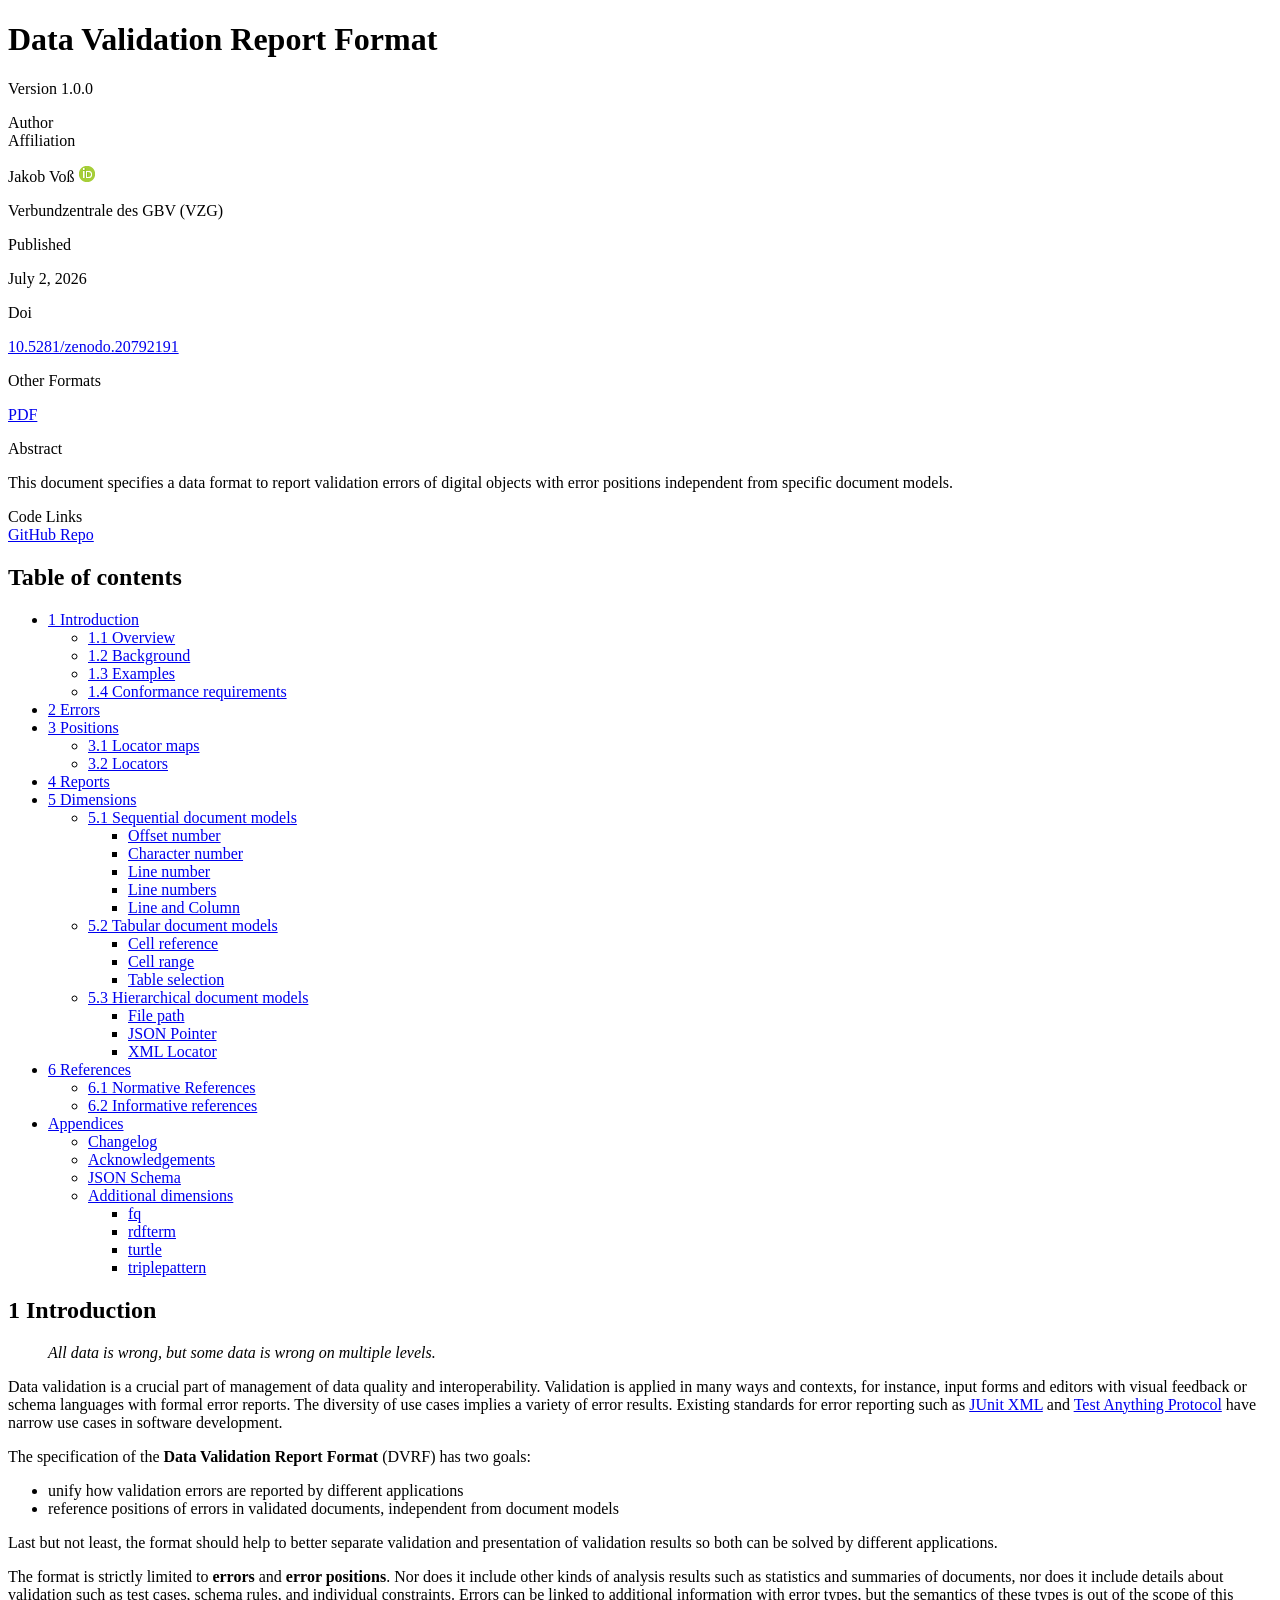
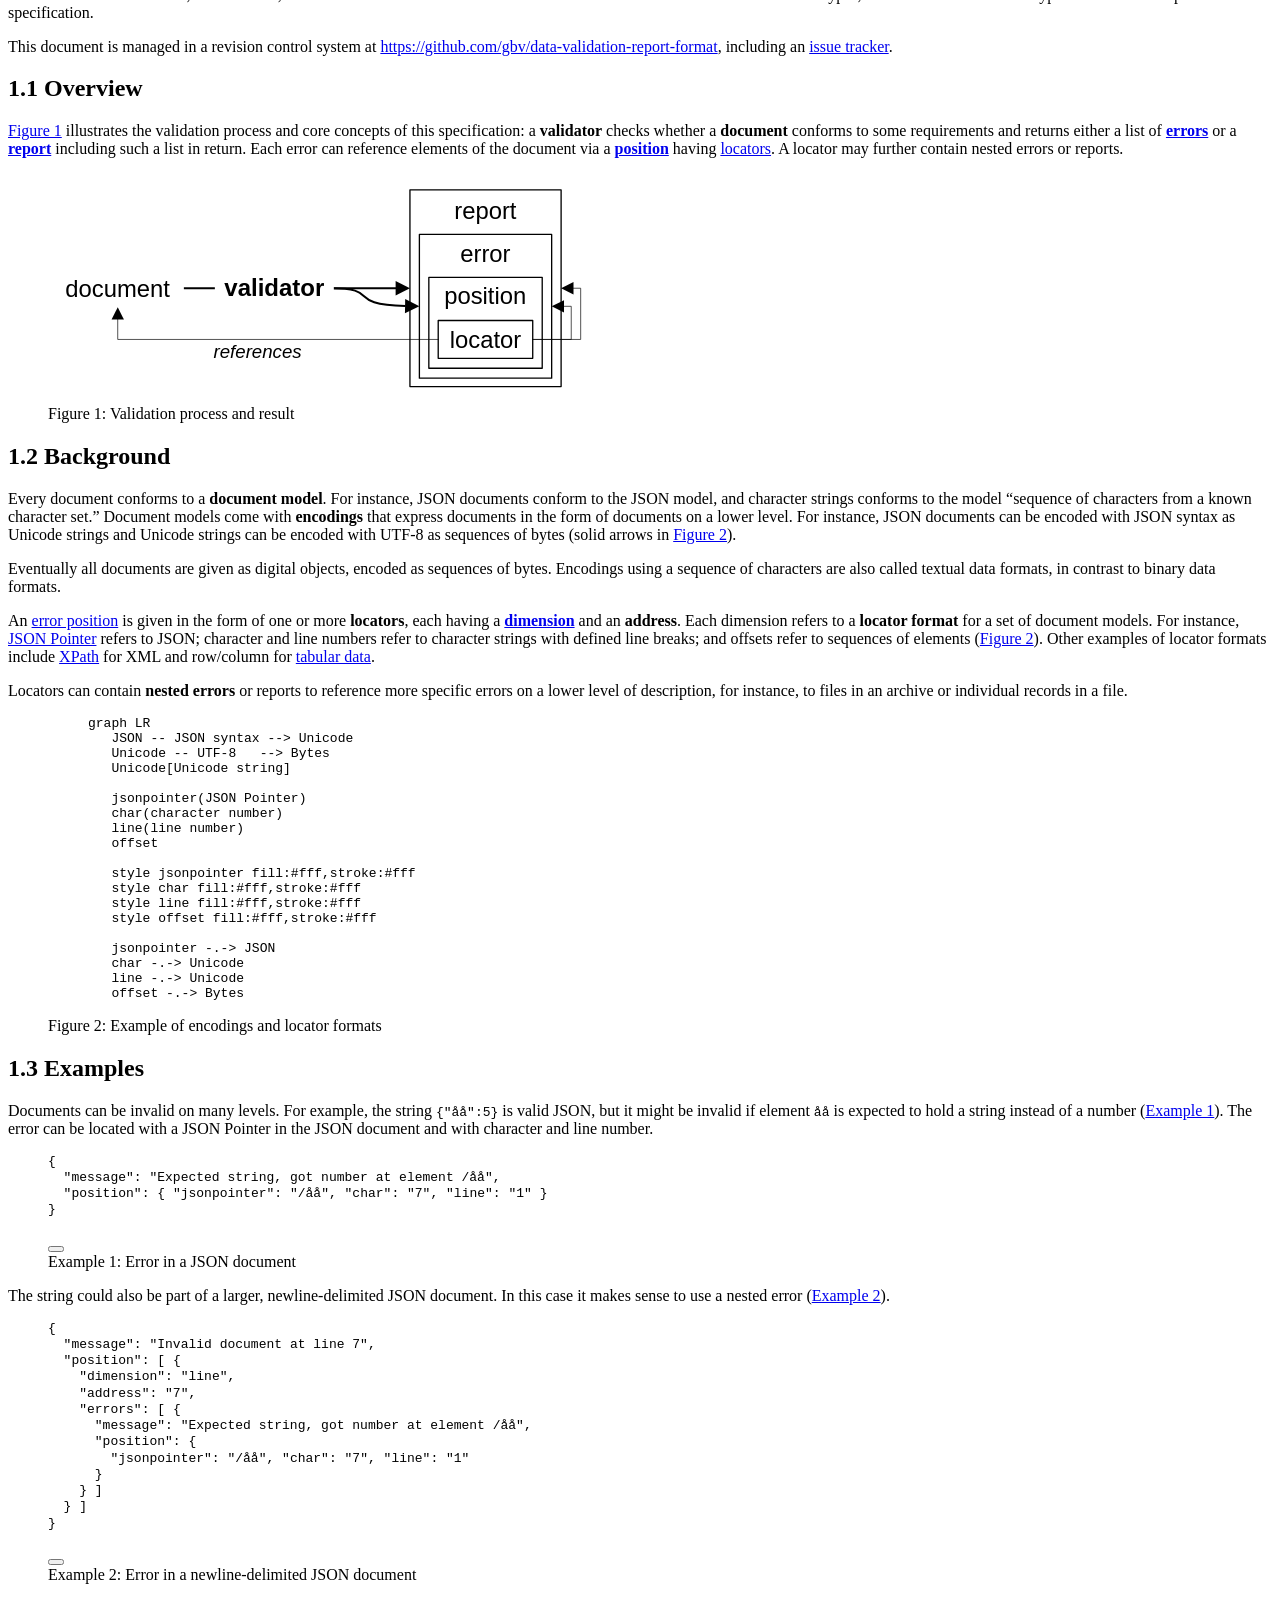
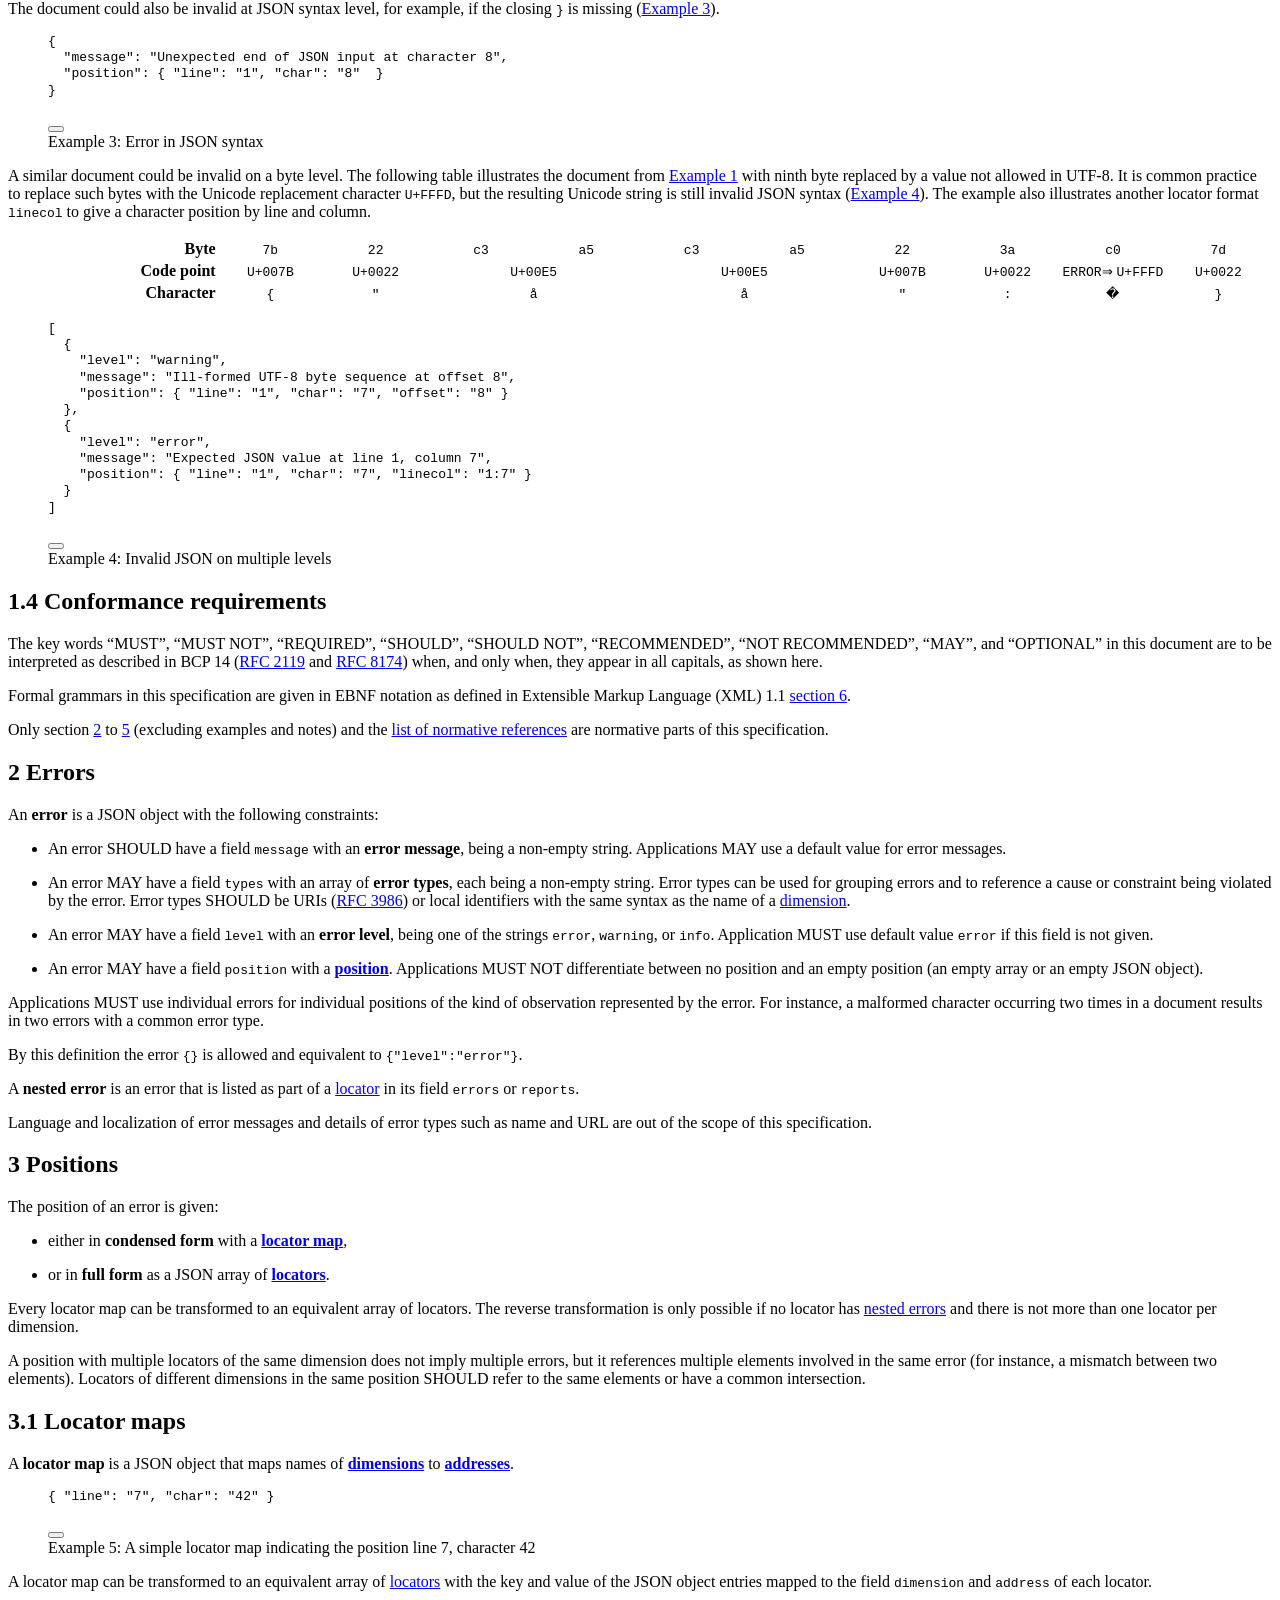
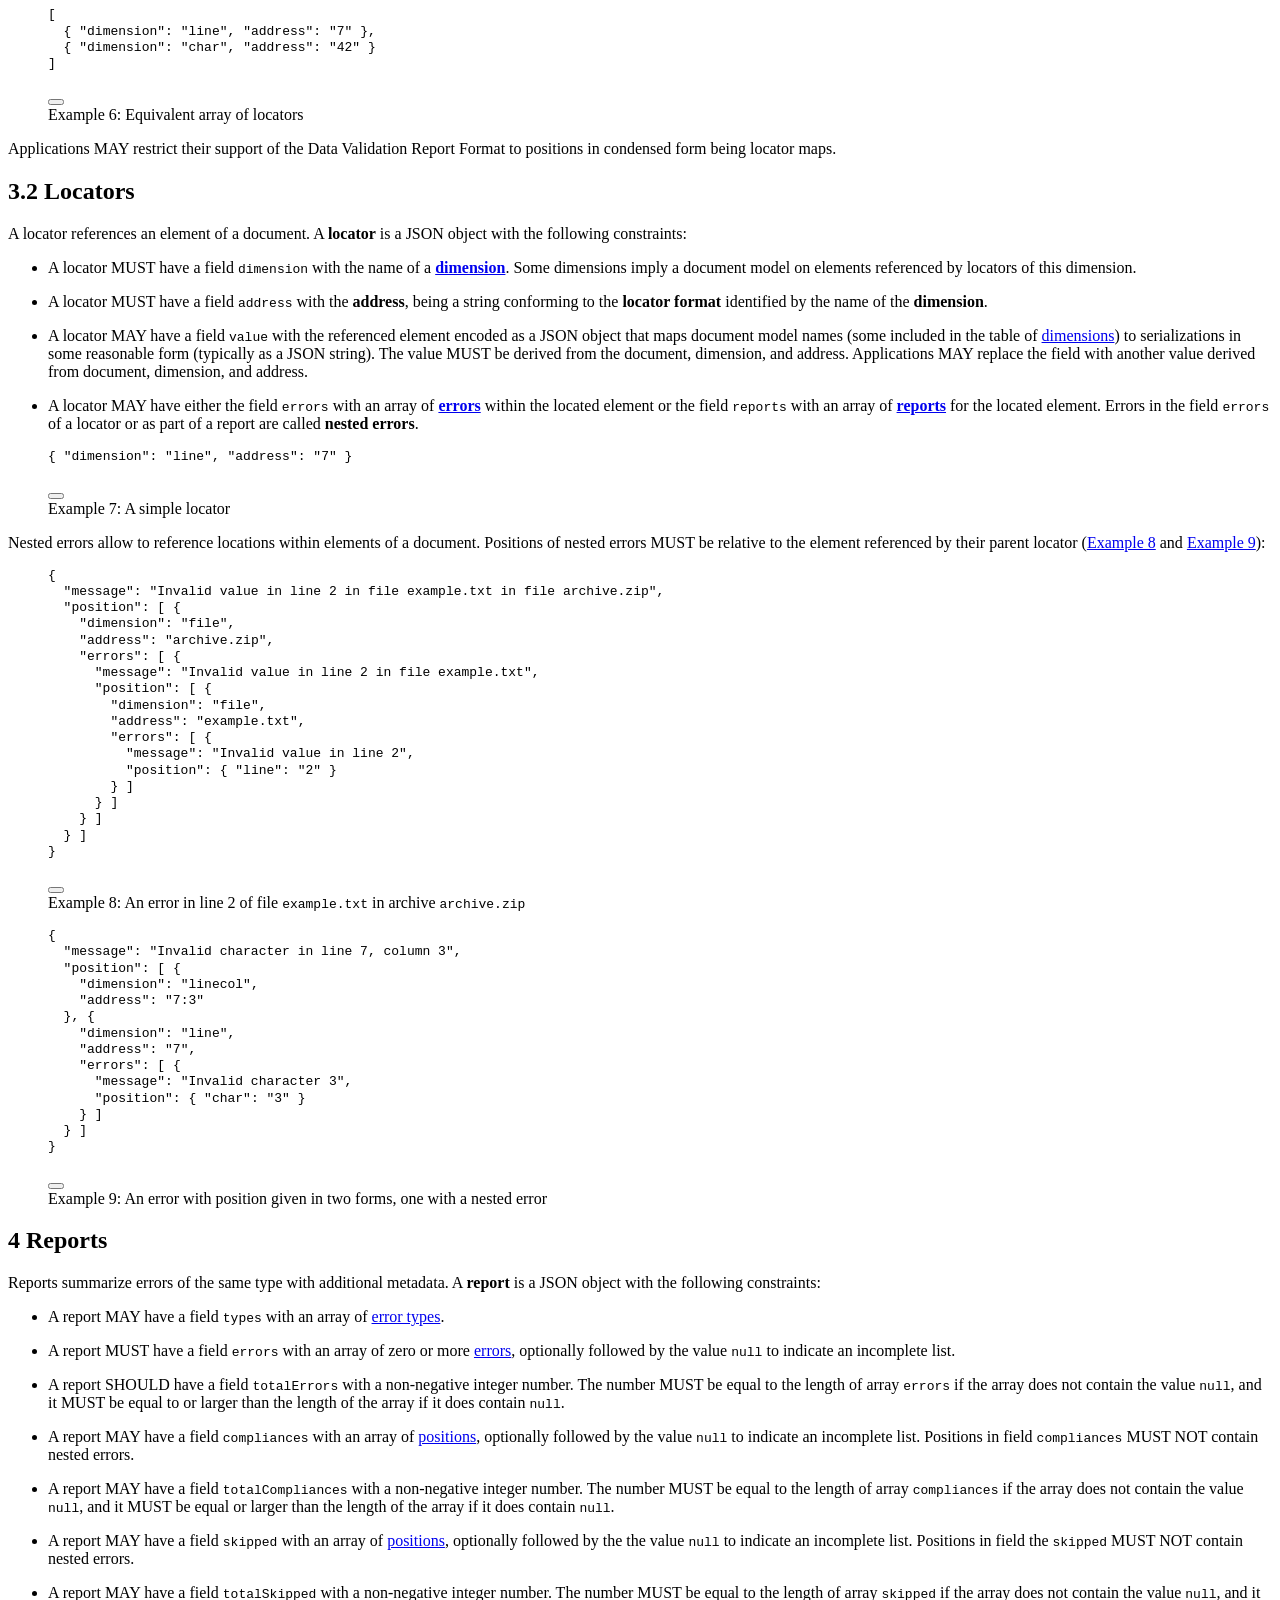
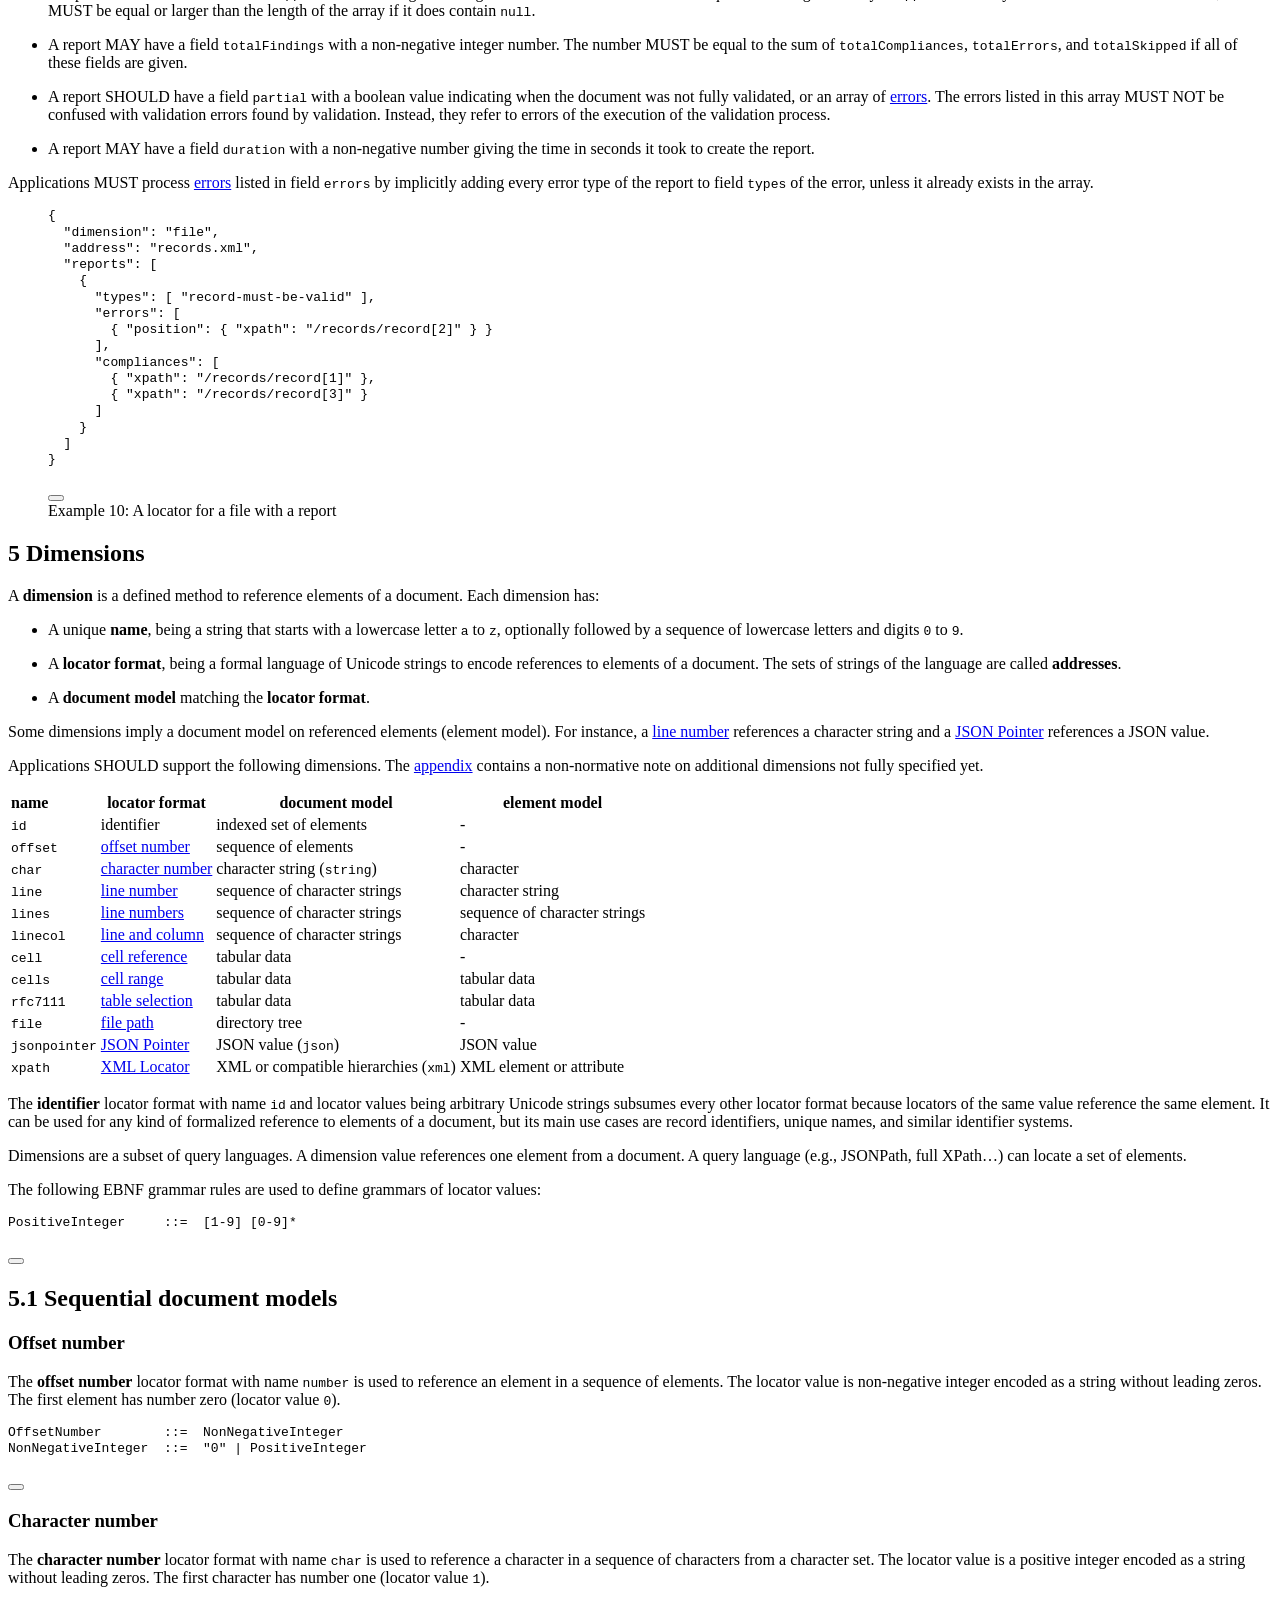
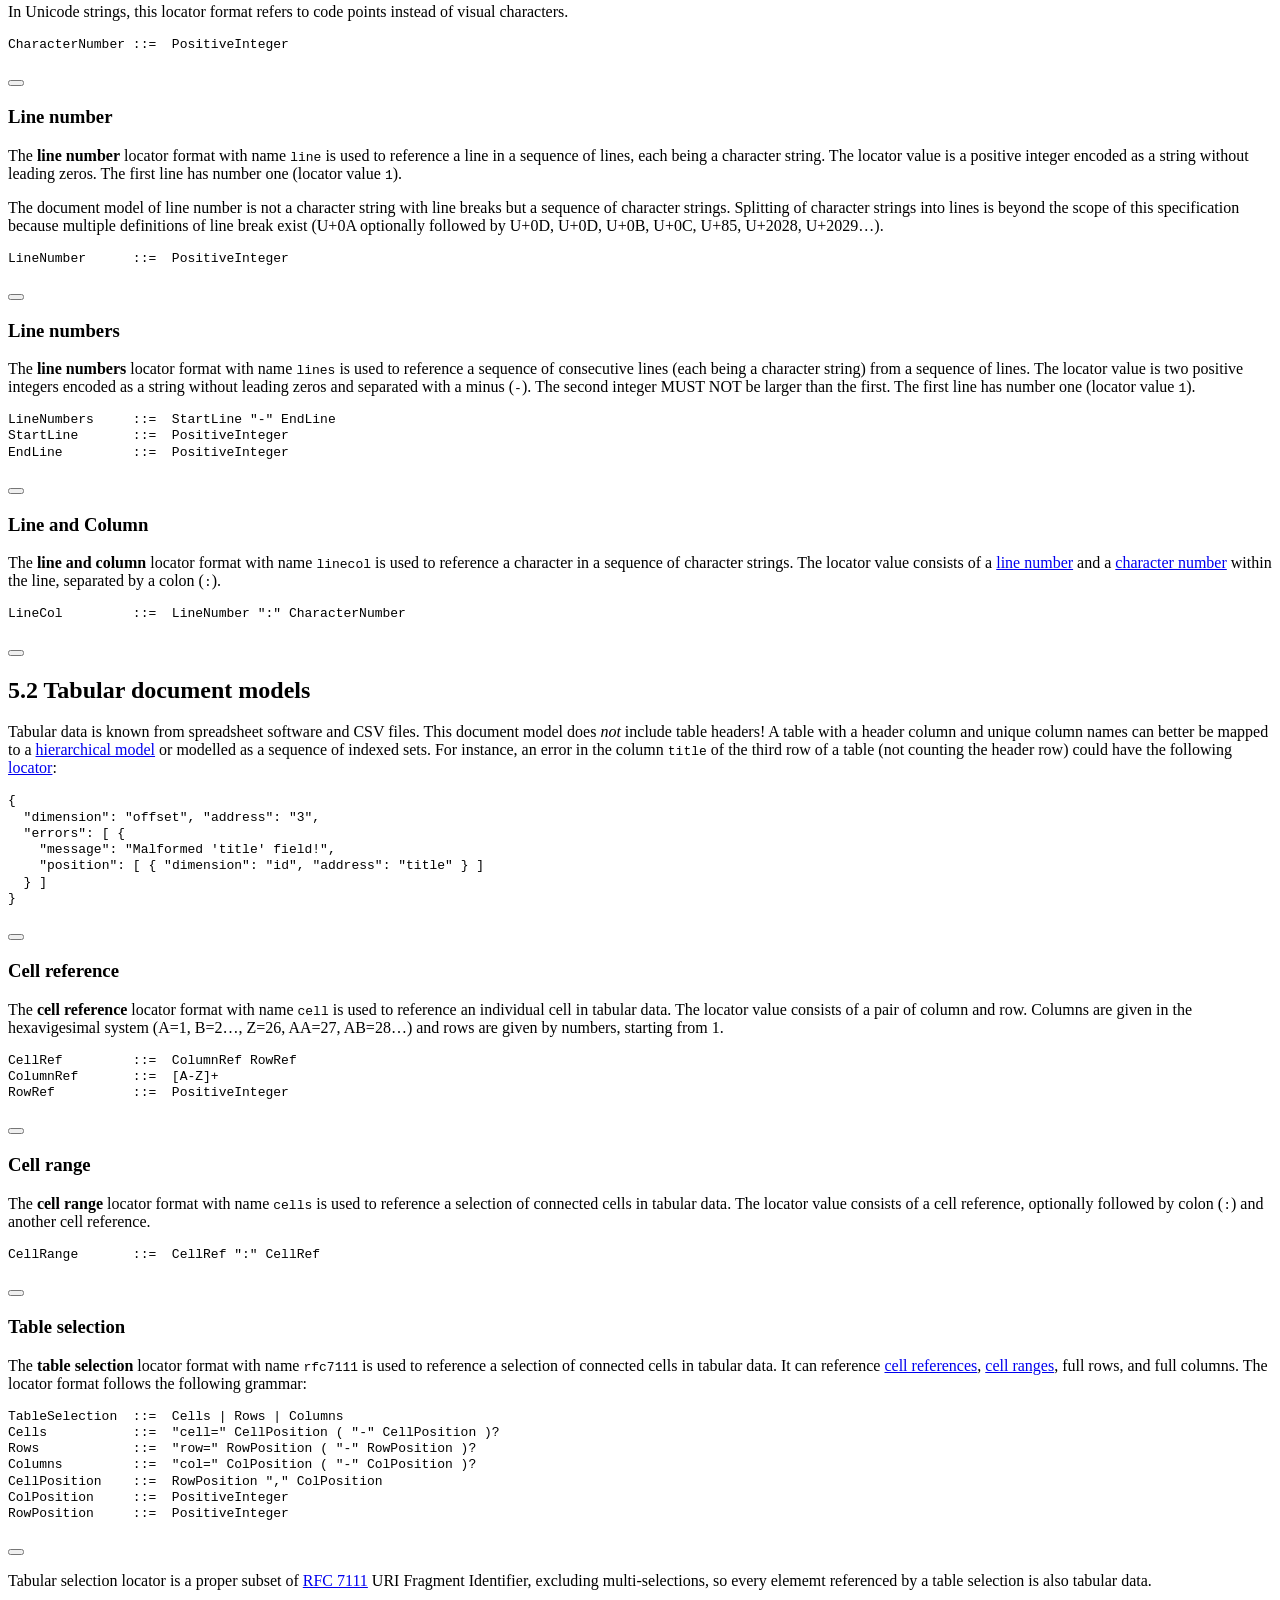
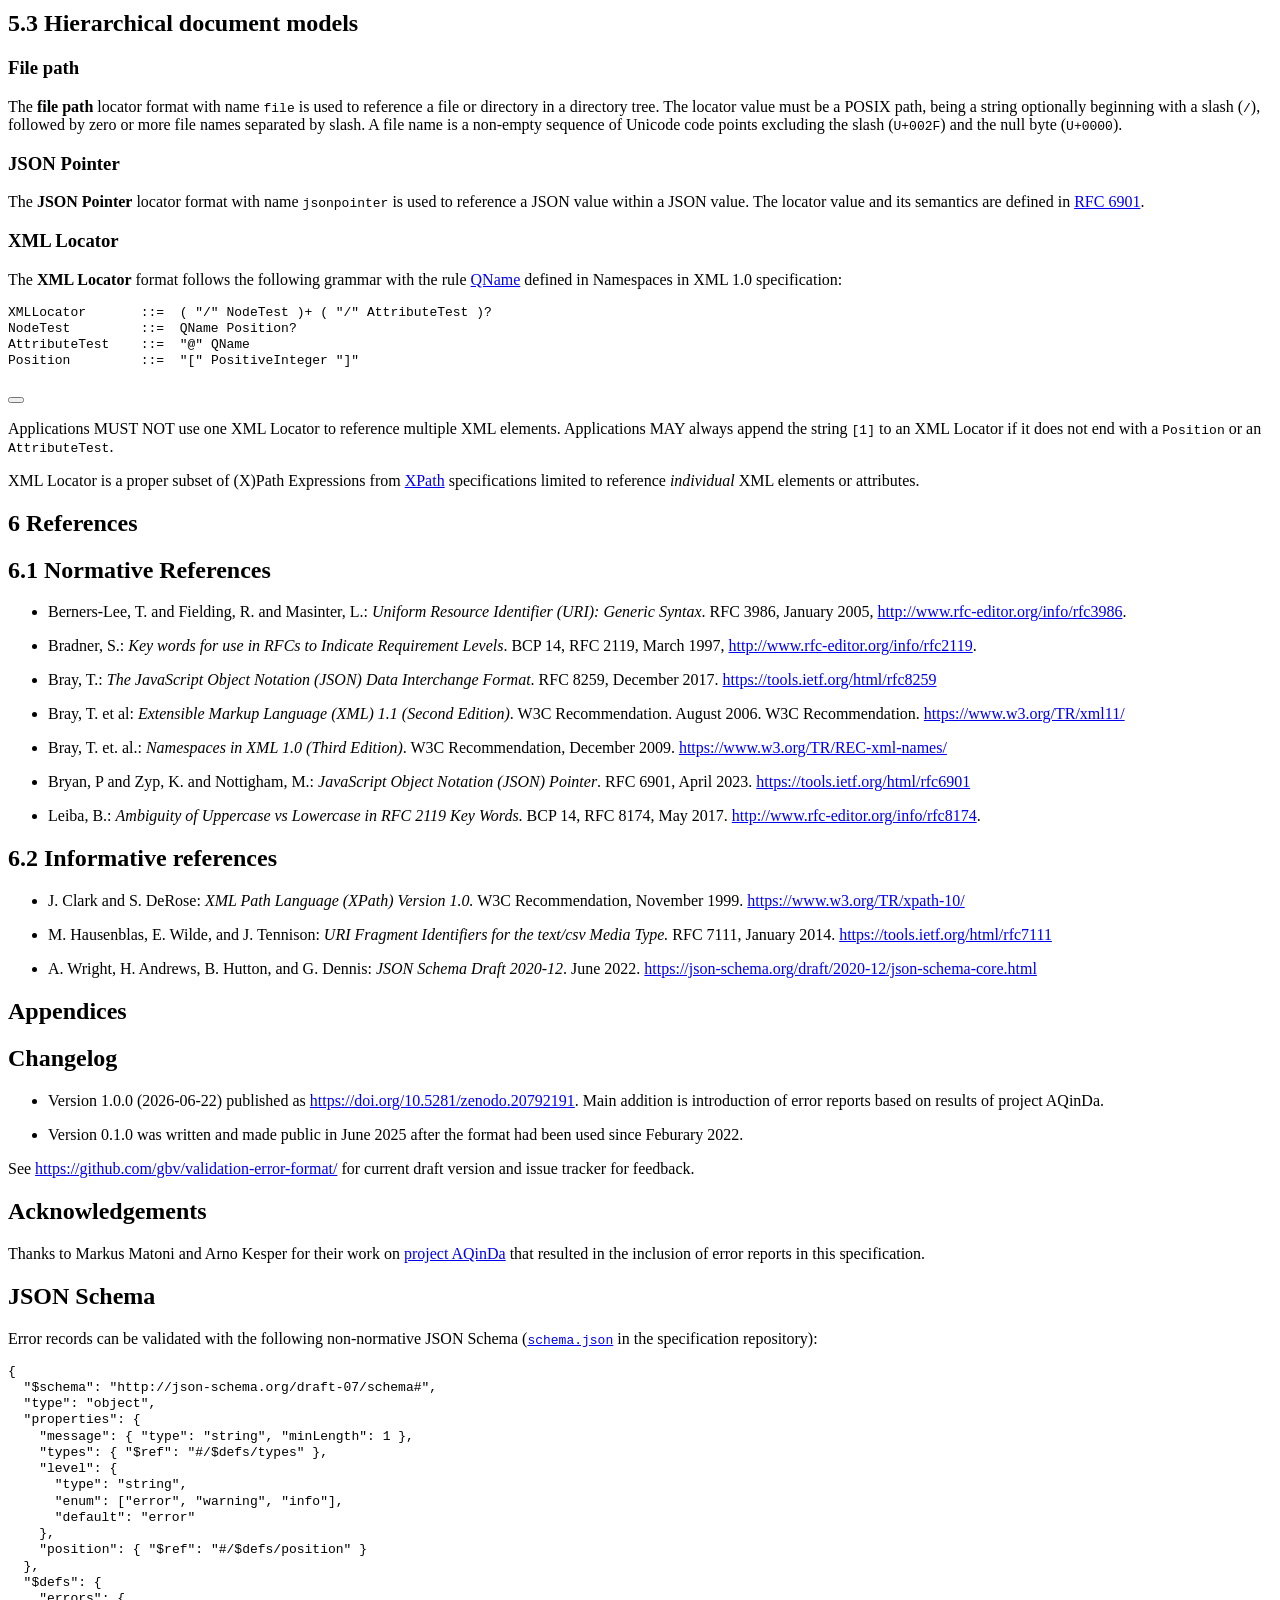
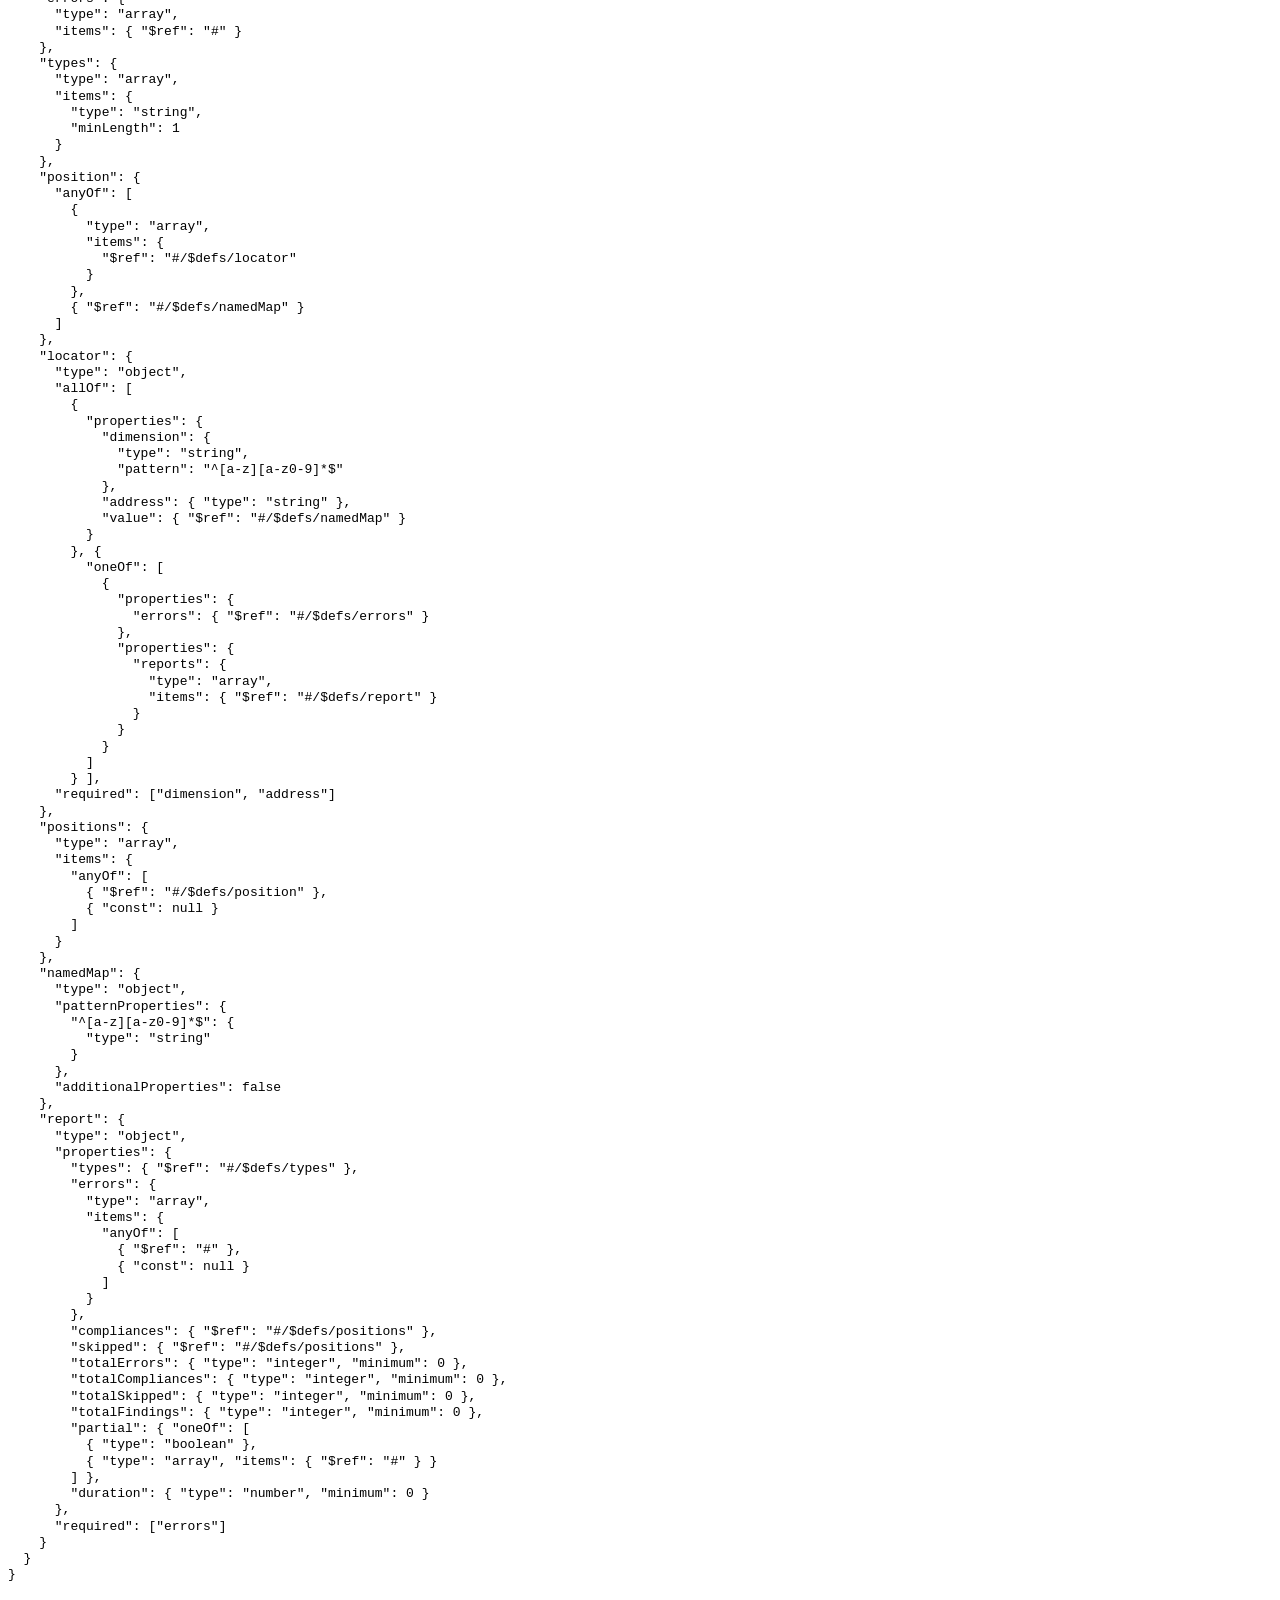
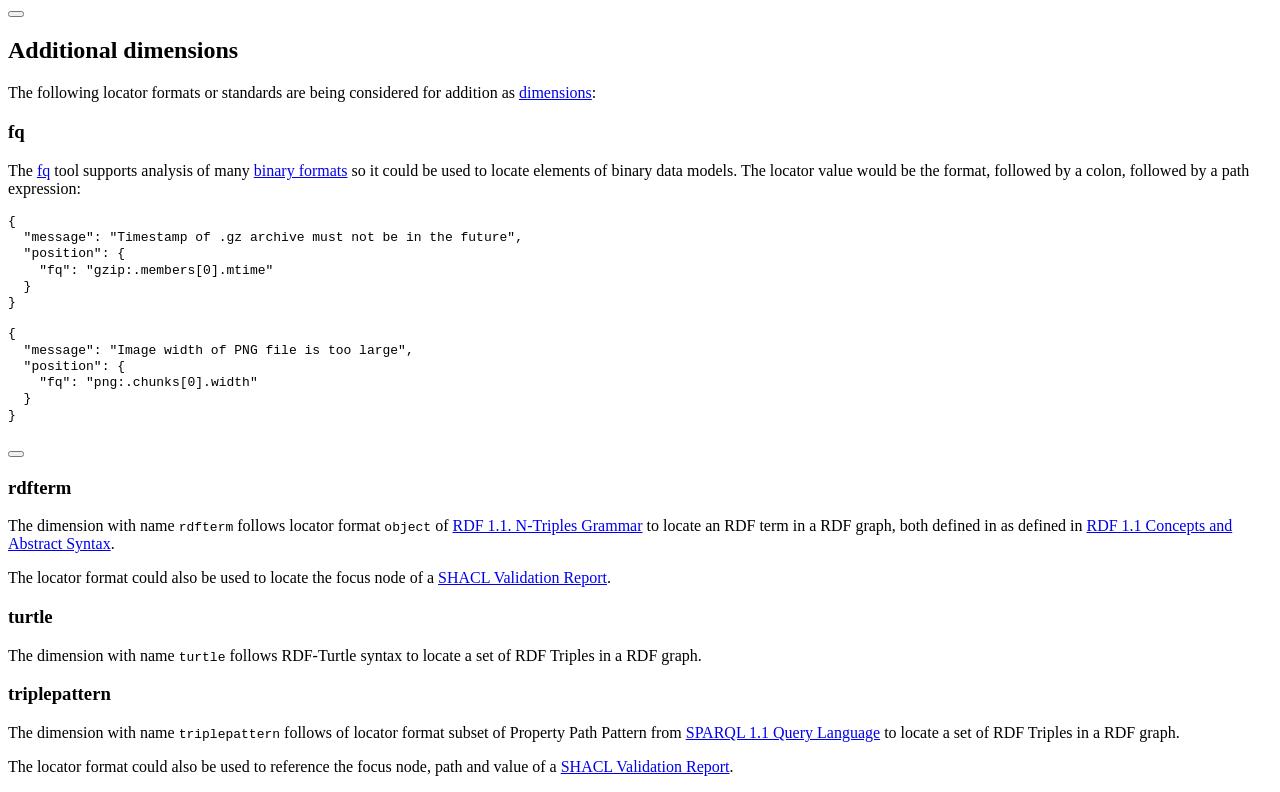
==== commit 7693cbd2: "Built site for gh-pages" ====
--- a/index.html
+++ b/index.html
@@ -6,7 +6,7 @@
 
 <meta name="viewport" content="width=device-width, initial-scale=1.0, user-scalable=yes">
 
-<meta name="dcterms.date" content="2026-06-22">
+<meta name="dcterms.date" content="2026-07-02">
 
 <title>Data Validation Report Format</title>
 <style>
@@ -86,10 +86,10 @@
 <meta name="citation_abstract" content="This document specifies a data format to report validation errors of digital objects with error positions independent from specific document models.
 ">
 <meta name="citation_author" content="Jakob Voß">
-<meta name="citation_publication_date" content="2026-06-22">
-<meta name="citation_cover_date" content="2026-06-22">
+<meta name="citation_publication_date" content="2026-07-02">
+<meta name="citation_cover_date" content="2026-07-02">
 <meta name="citation_year" content="2026">
-<meta name="citation_online_date" content="2026-06-22">
+<meta name="citation_online_date" content="2026-07-02">
 <meta name="citation_doi" content="10.5281/zenodo.20792191">
 <meta name="citation_language" content="en">
 </head>
@@ -126,7 +126,7 @@
                 <div>
             <div class="quarto-title-meta-heading">Published</div>
             <div class="quarto-title-meta-contents">
-              <p class="date">June 22, 2026</p>
+              <p class="date">July 2, 2026</p>
             </div>
           </div>
           
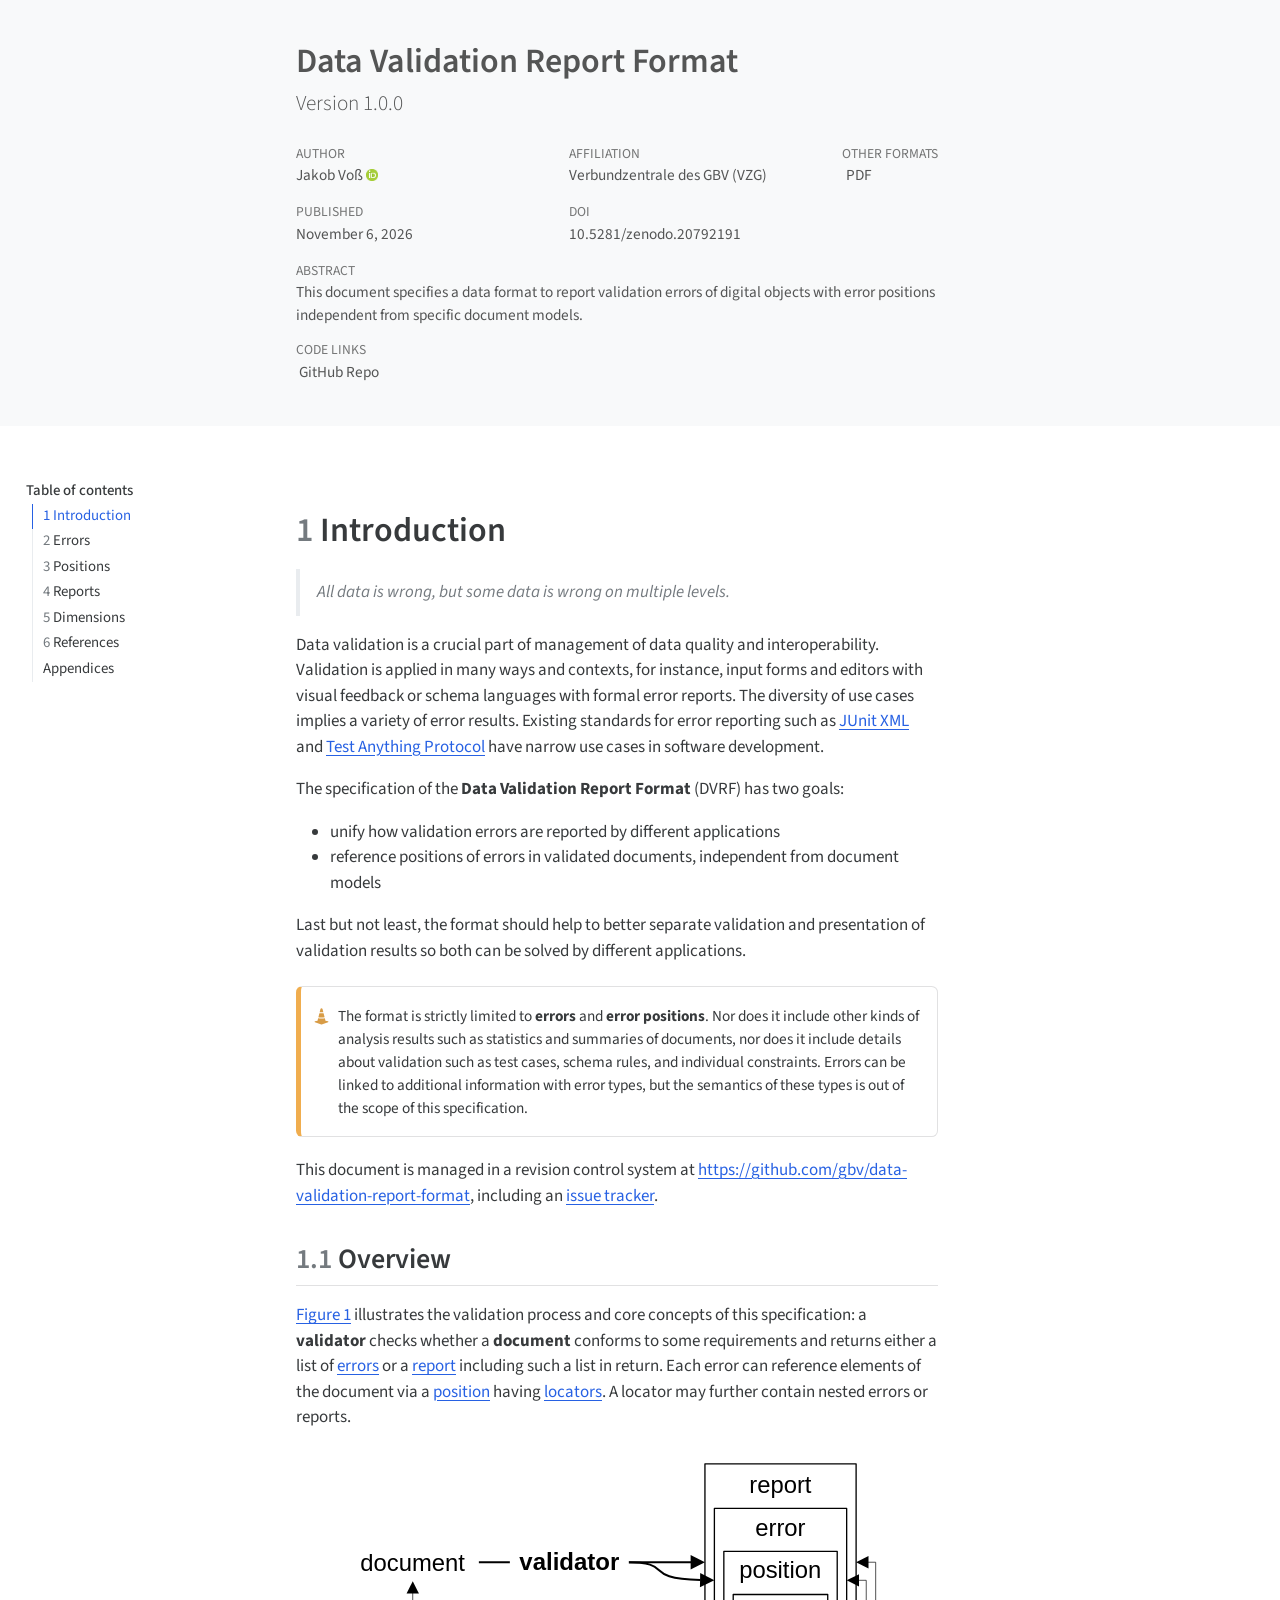
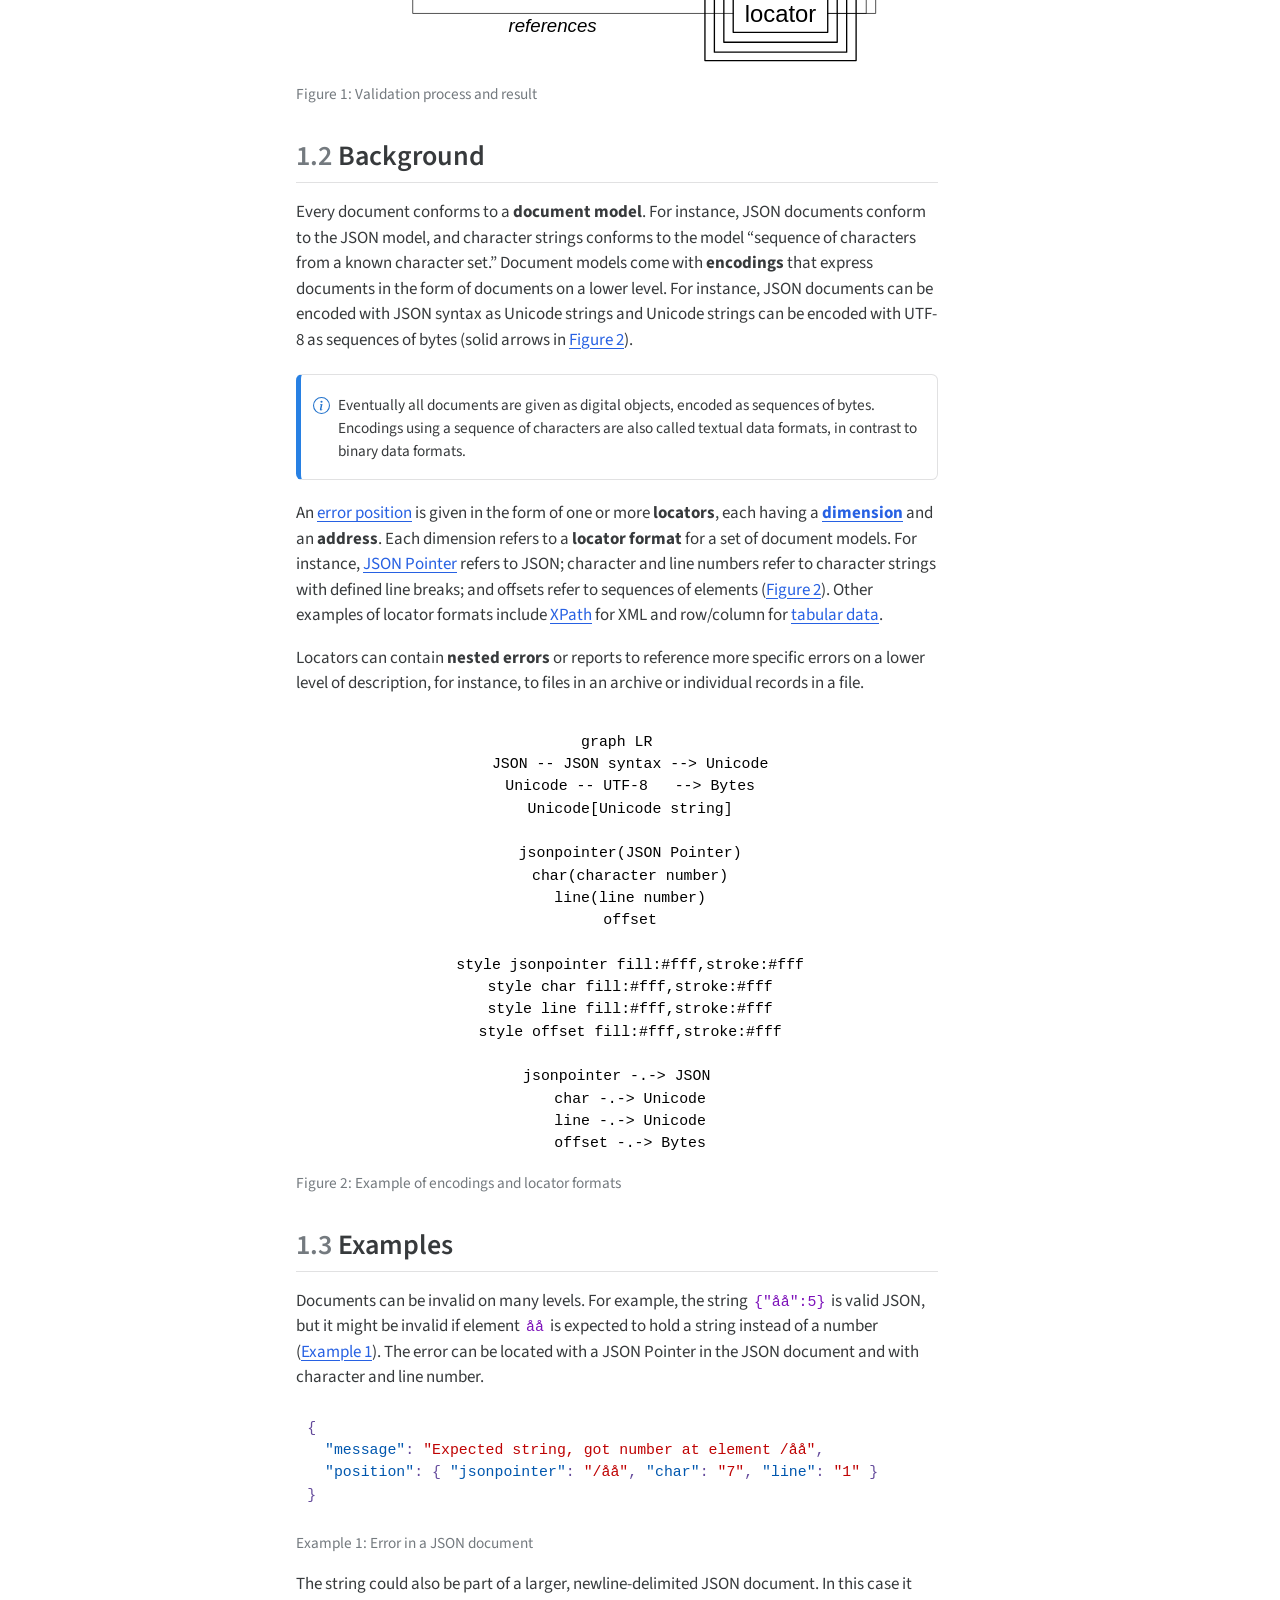
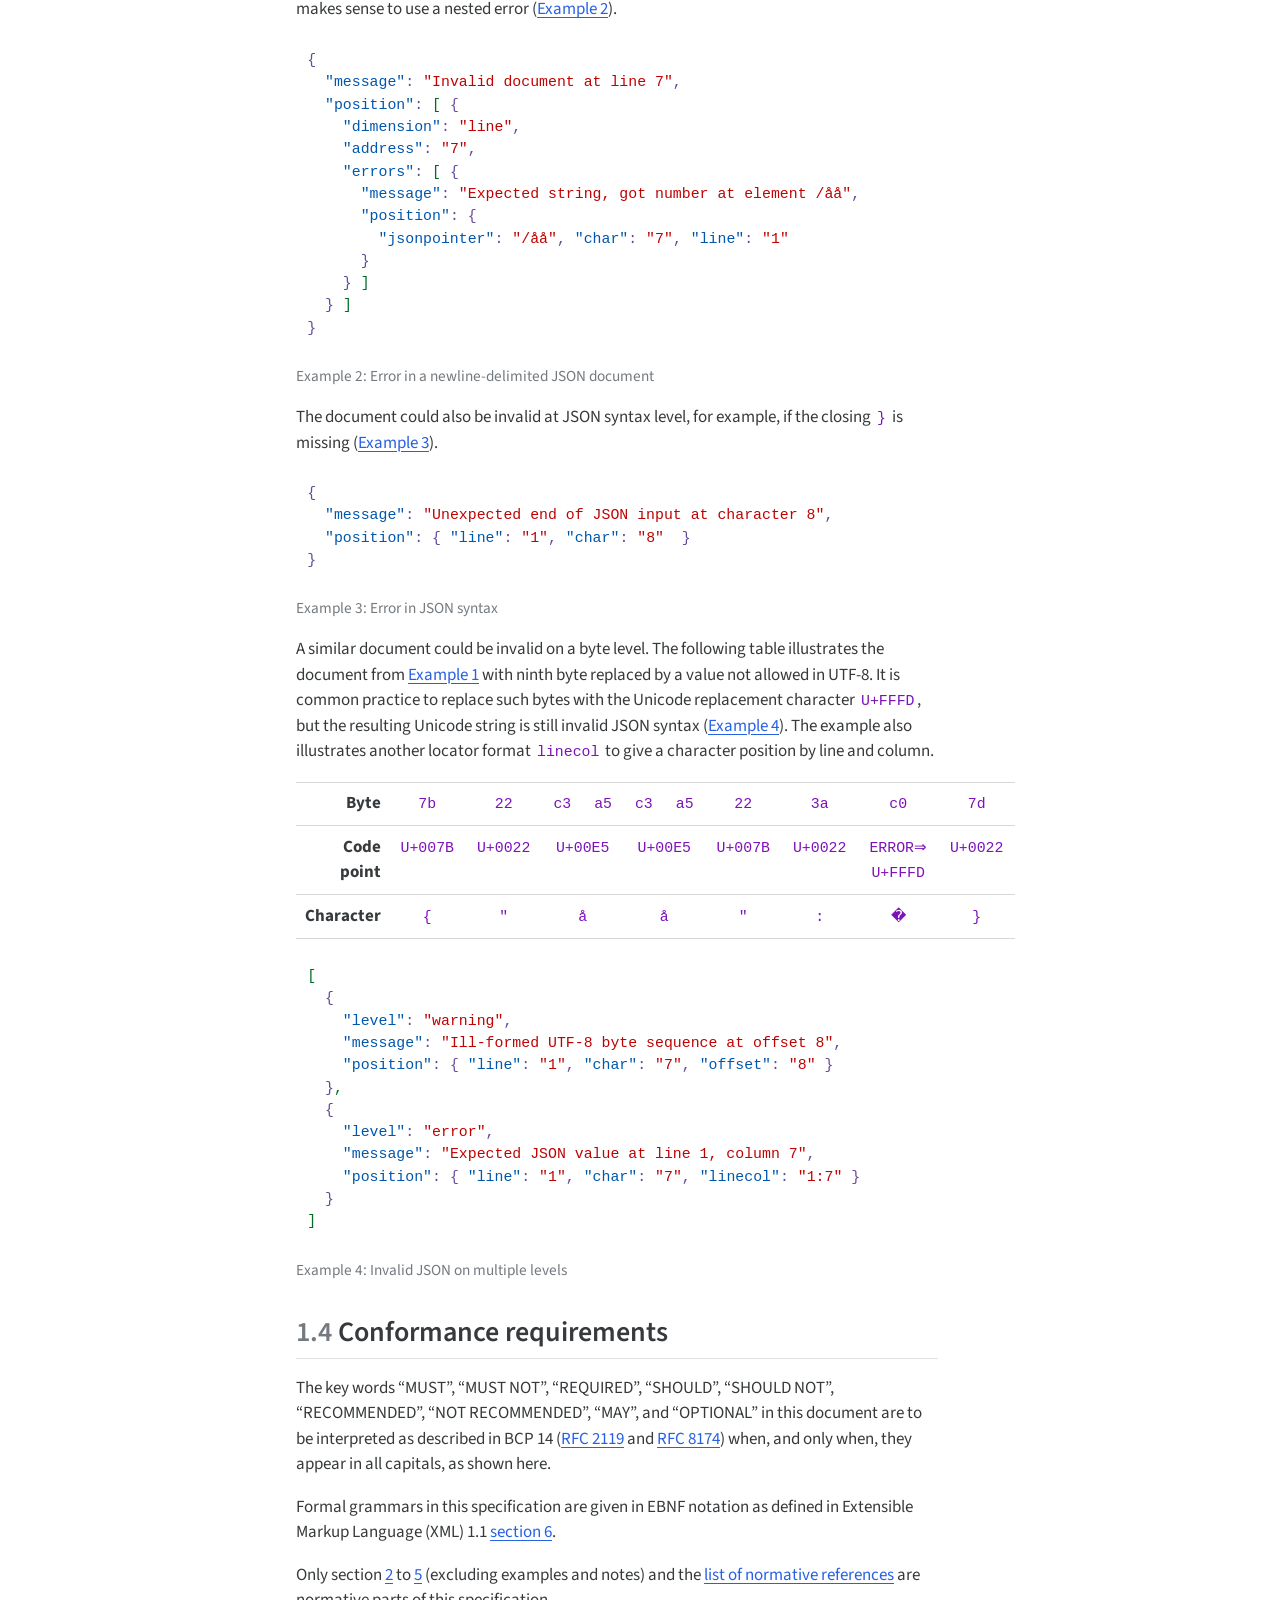
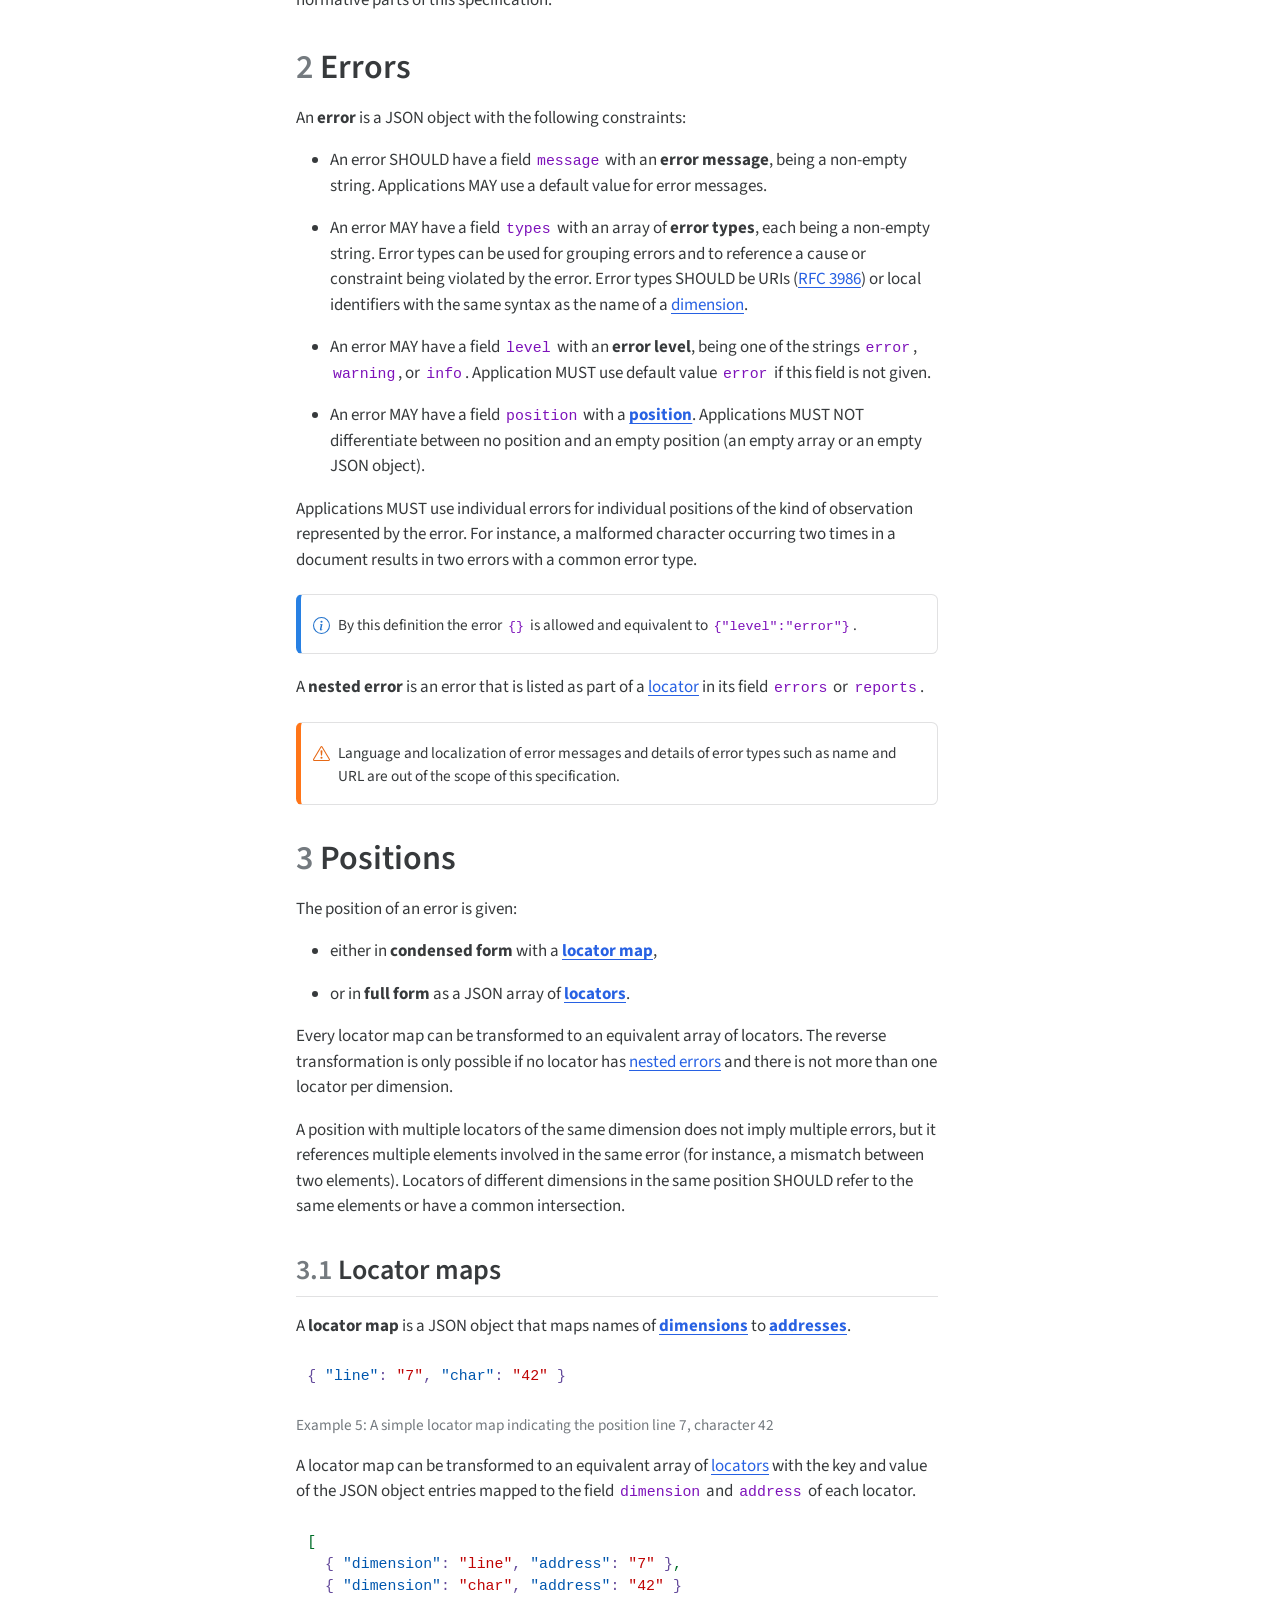
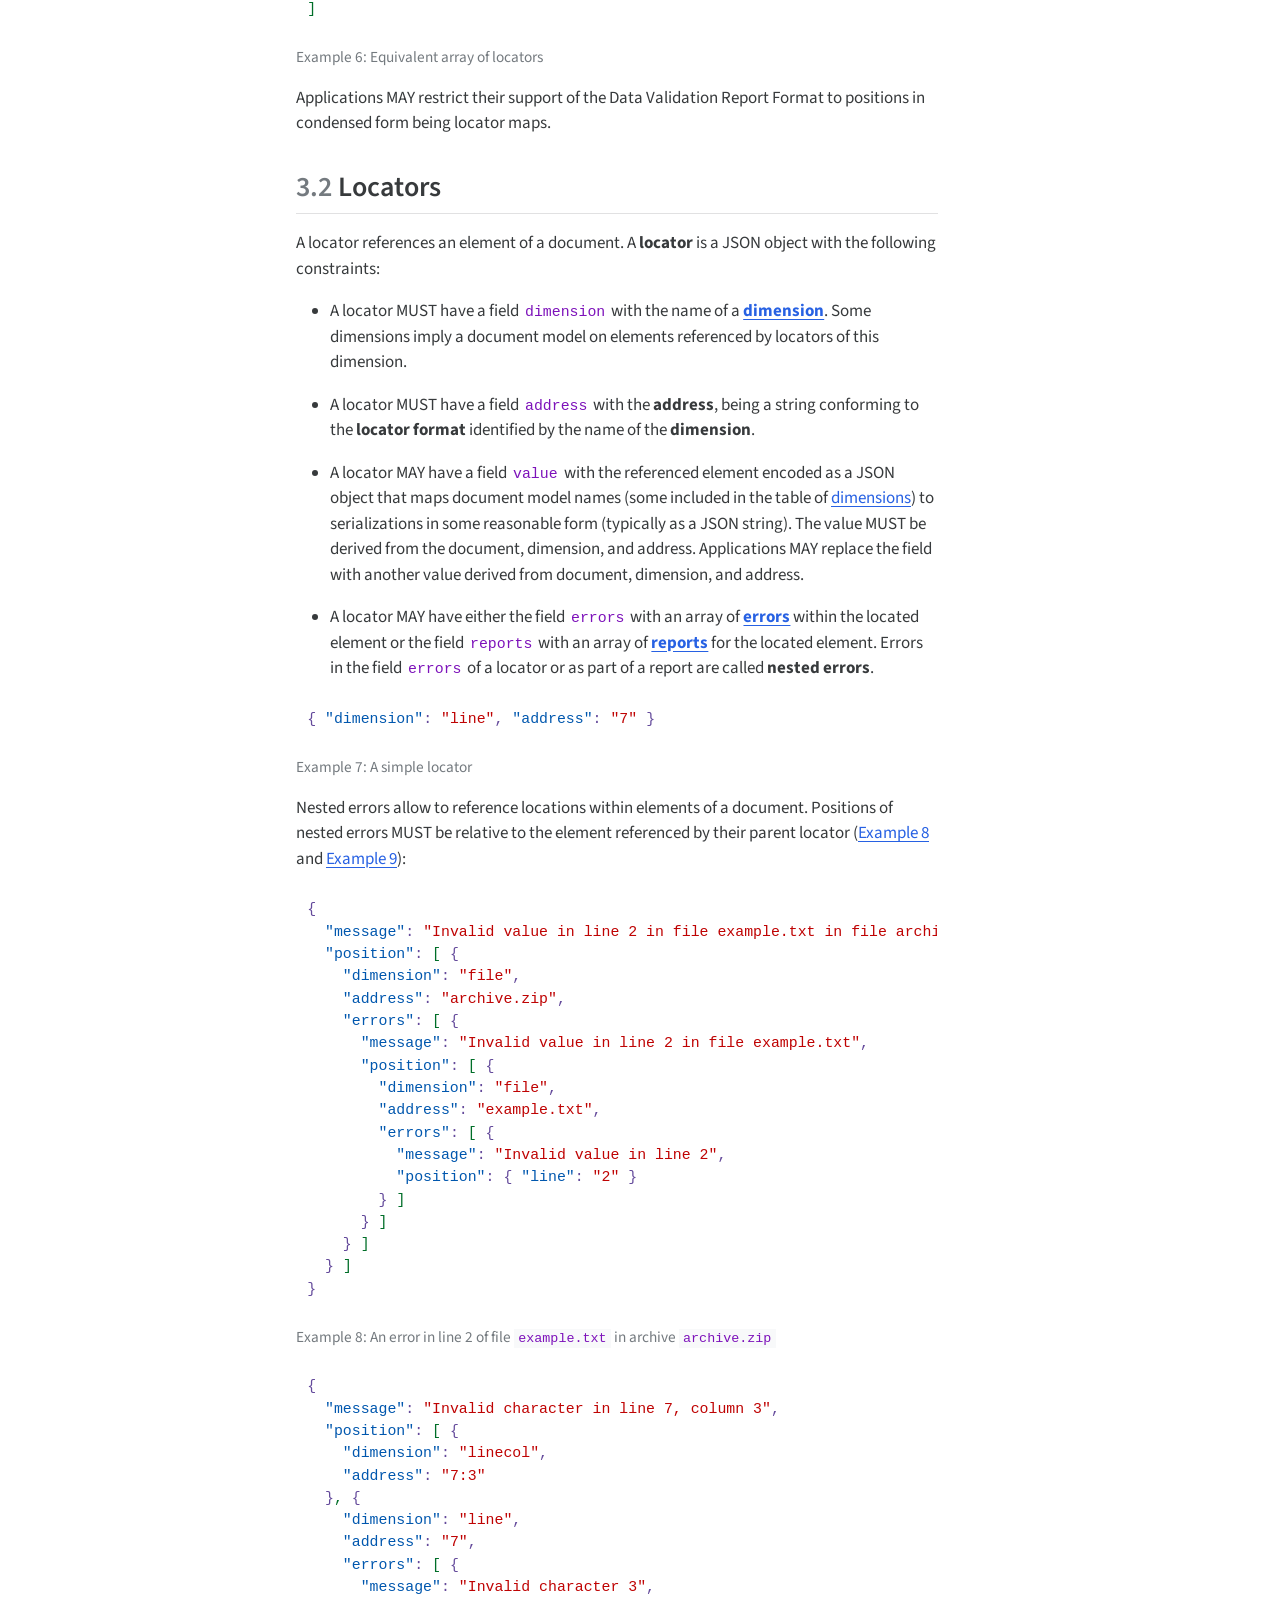
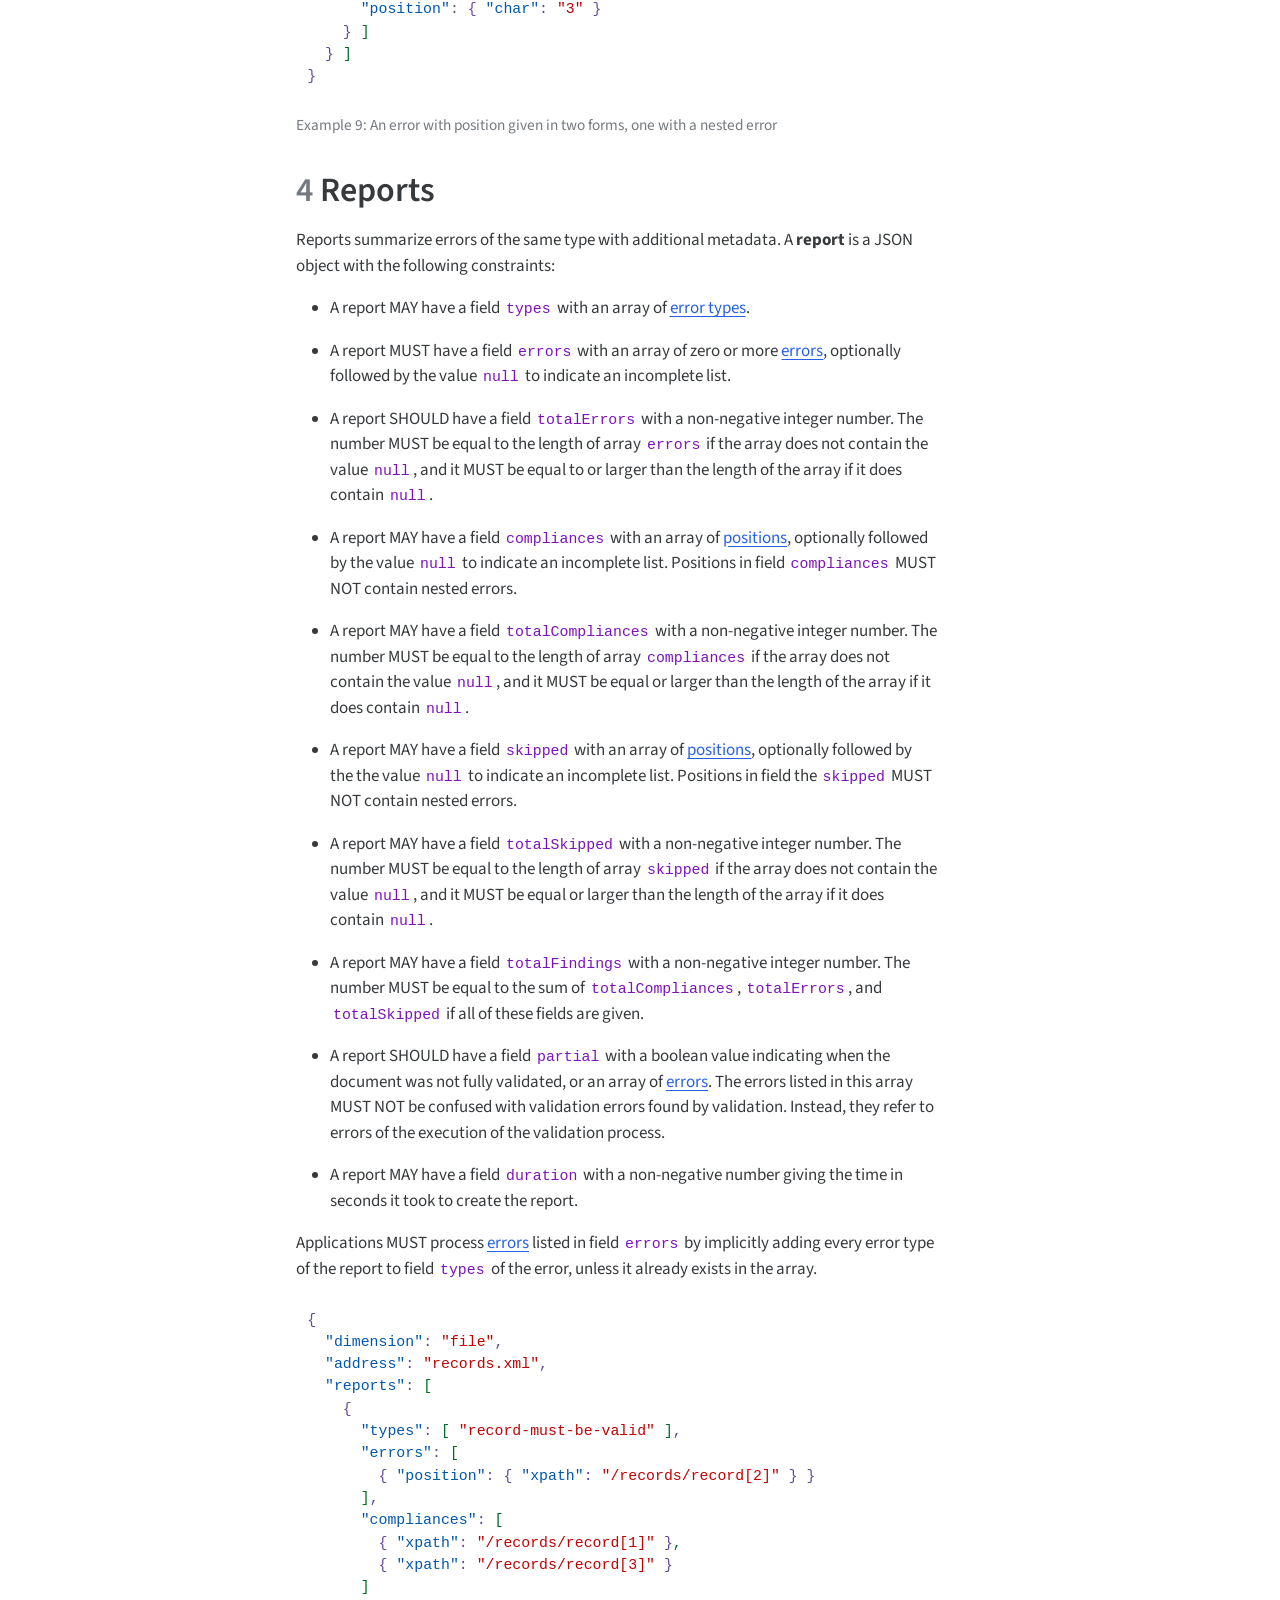
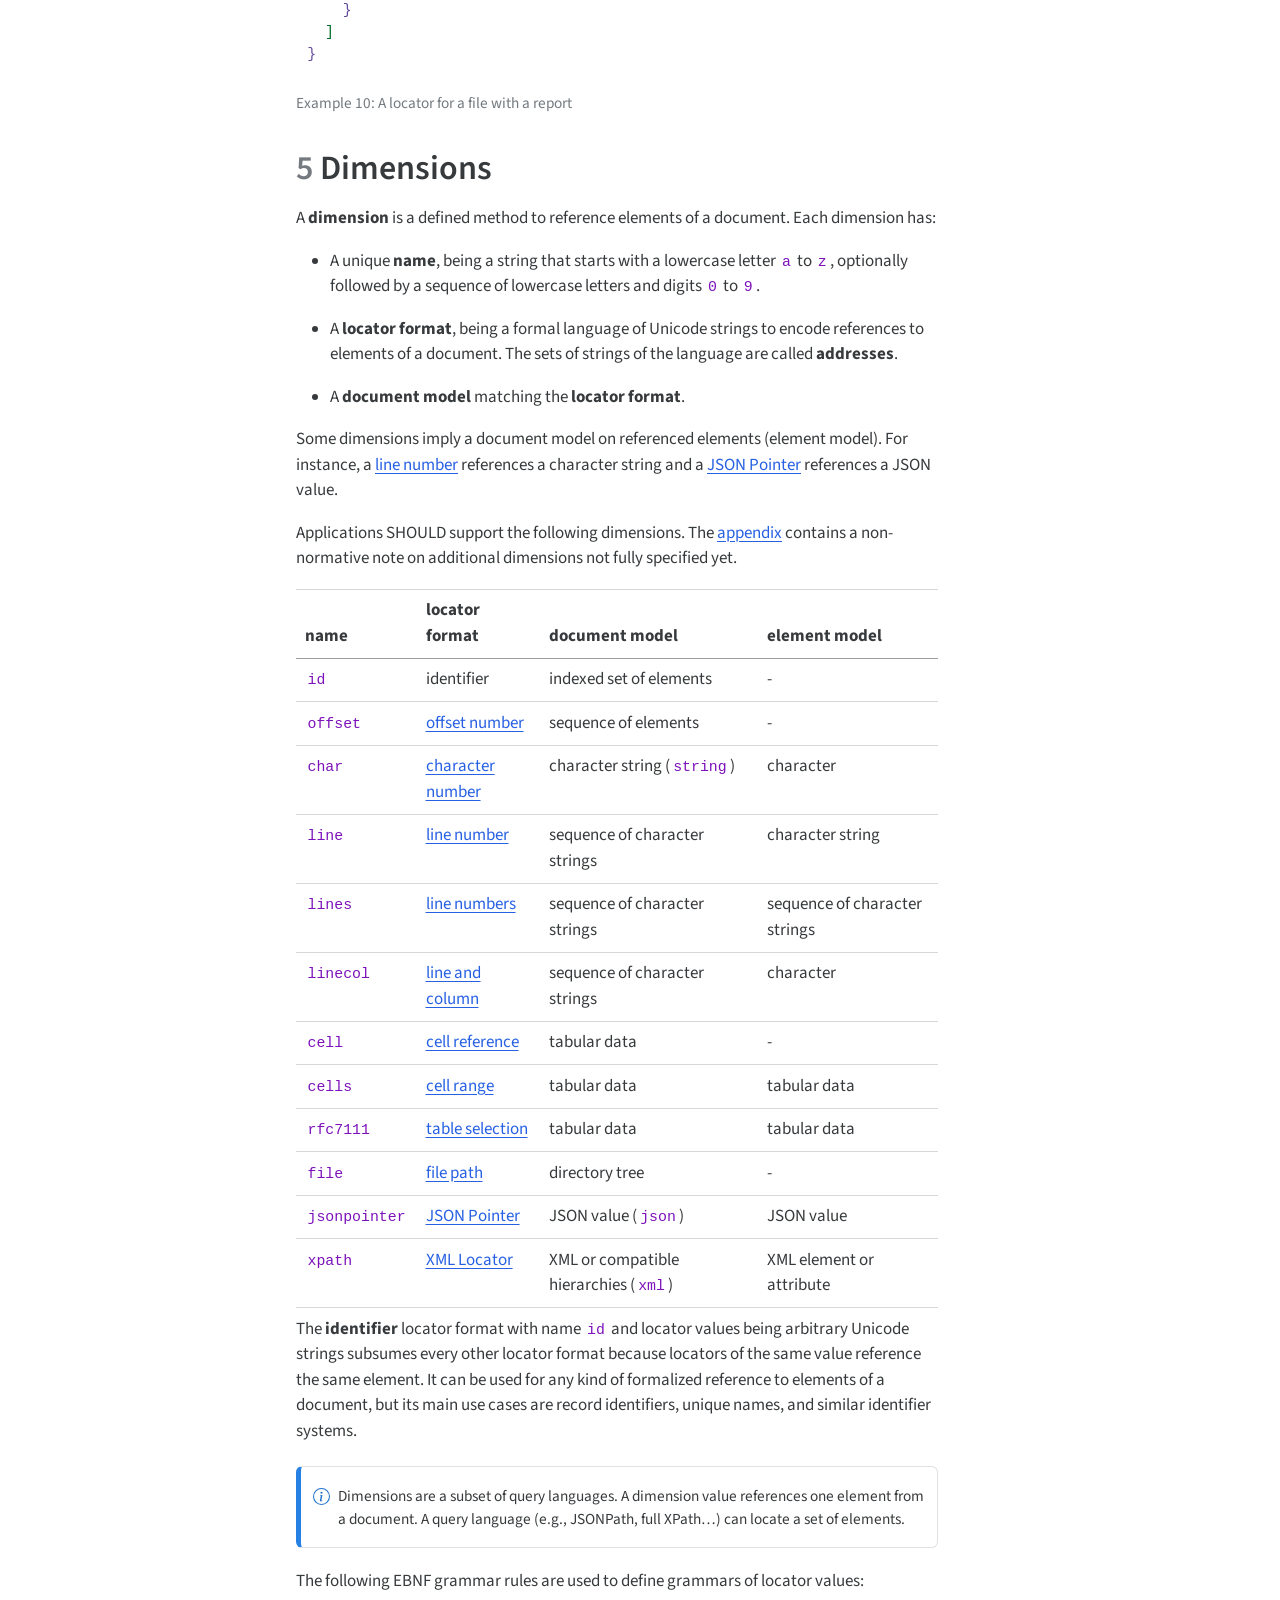
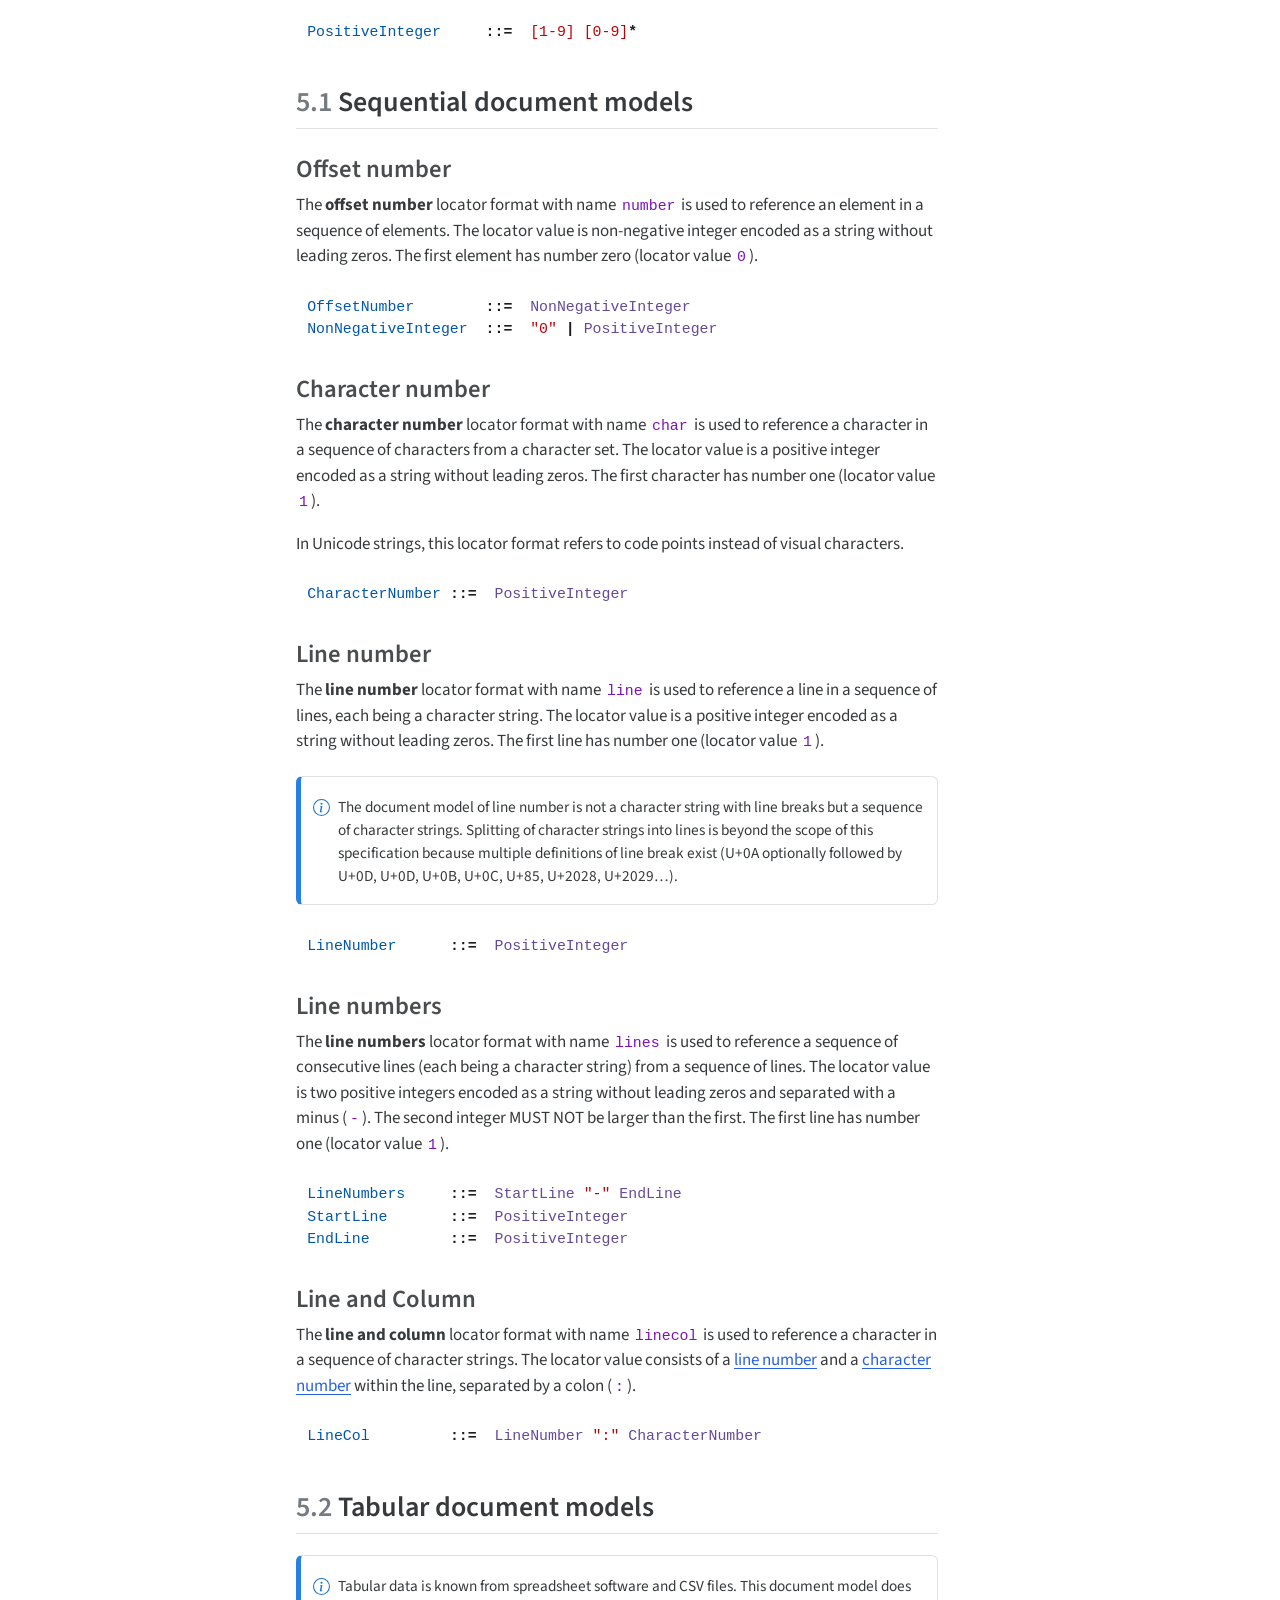
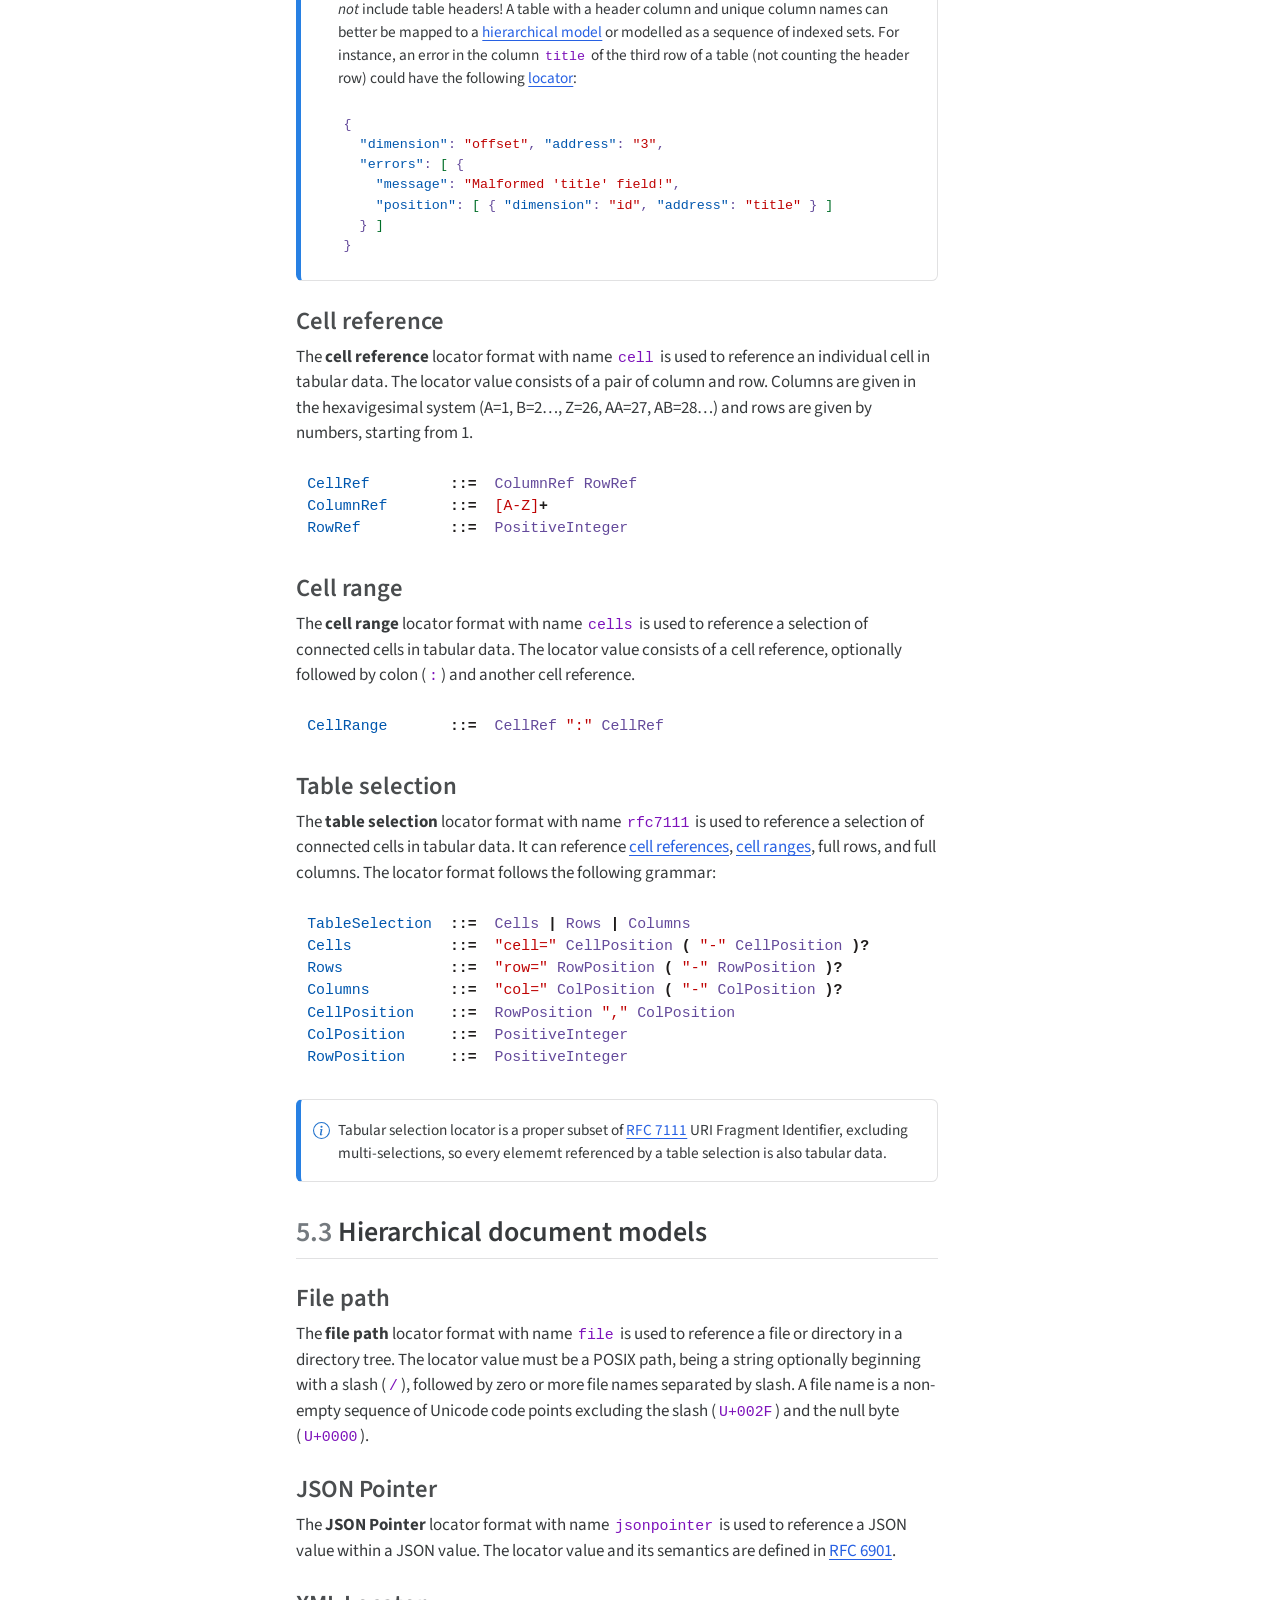
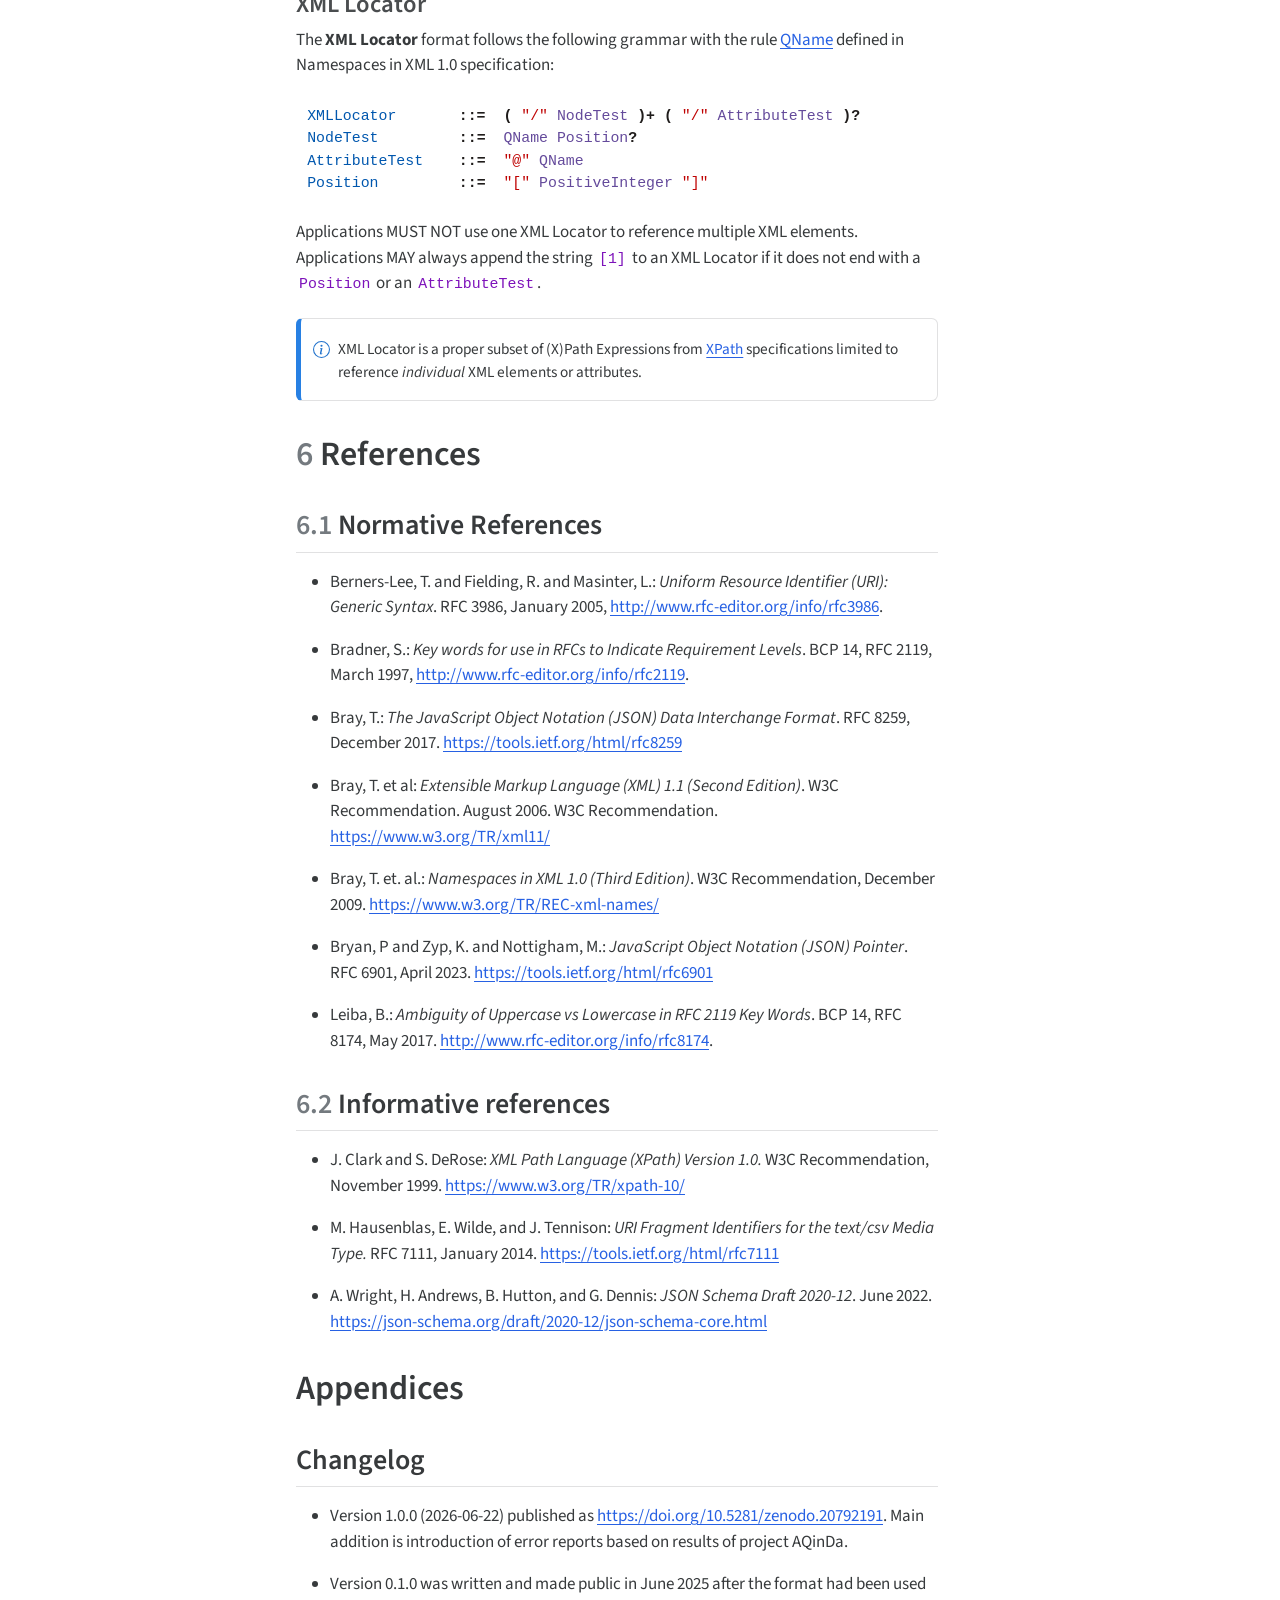
==== commit 96ac1f88: "Built site for gh-pages" ====
--- a/index.html
+++ b/index.html
@@ -2,21 +2,24 @@
 <html xmlns="http://www.w3.org/1999/xhtml" lang="en" xml:lang="en"><head>
 
 <meta charset="utf-8">
-<meta name="generator" content="quarto-1.9.38">
+<meta name="generator" content="quarto-1.11.9">
 
 <meta name="viewport" content="width=device-width, initial-scale=1.0, user-scalable=yes">
 
-<meta name="dcterms.date" content="2026-07-02">
+<meta name="dcterms.date" content="2026-11-06">
 
 <title>Data Validation Report Format</title>
 <style>
 /* Default styles provided by pandoc.
 ** See https://pandoc.org/MANUAL.html#variables-for-html for config info.
 */
-code{white-space: pre-wrap;}
 span.smallcaps{font-variant: small-caps;}
-div.columns{display: flex; gap: min(4vw, 1.5em);}
-div.column{flex: auto; overflow-x: auto;}
+div.columns{display: flex; gap: 1.5em;}
+div.column{flex: auto;}
+@media screen {
+div.columns{gap: min(4vw, 1.5em);}
+div.column{overflow-x: auto;}
+}
 div.hanging-indent{margin-left: 1.5em; text-indent: -1.5em;}
 ul.task-list{list-style: none;}
 ul.task-list li input[type="checkbox"] {
@@ -65,14 +68,15 @@
 <script src="site_libs/clipboard/clipboard.min.js"></script>
 <script src="site_libs/quarto-html/quarto.js" type="module"></script>
 <script src="site_libs/quarto-html/tabsets/tabsets.js" type="module"></script>
+<script src="site_libs/quarto-html/scrollable-regions/scrollable-regions.js" type="module"></script>
 <script src="site_libs/quarto-html/popper.min.js"></script>
 <script src="site_libs/quarto-html/tippy.umd.min.js"></script>
 <script src="site_libs/quarto-html/anchor.min.js"></script>
 <link href="site_libs/quarto-html/tippy.css" rel="stylesheet">
-<link href="site_libs/quarto-html/quarto-syntax-highlighting-cf35b1e8b68dd0c452cd246239eb2ea9.css" rel="stylesheet" id="quarto-text-highlighting-styles">
+<link href="site_libs/quarto-html/quarto-syntax-highlighting-c72ea3d9f64a11395dac7dbb125b72fe.css" rel="stylesheet" id="quarto-text-highlighting-styles">
 <script src="site_libs/bootstrap/bootstrap.min.js"></script>
 <link href="site_libs/bootstrap/bootstrap-icons.css" rel="stylesheet">
-<link href="site_libs/bootstrap/bootstrap-c07b2023d1ce389724911301a6ac35eb.min.css" rel="stylesheet" append-hash="true" id="quarto-bootstrap" data-mode="light">
+<link href="site_libs/bootstrap/bootstrap-3bd19f3d8326b9d8e0381467fbcfbfa7.min.css" rel="stylesheet" append-hash="true" id="quarto-bootstrap" data-mode="light">
 <script src="site_libs/quarto-contrib/glightbox/glightbox.min.js"></script>
 <link href="site_libs/quarto-contrib/glightbox/glightbox.min.css" rel="stylesheet">
 <link href="site_libs/quarto-contrib/glightbox/lightbox.css" rel="stylesheet">
@@ -86,15 +90,15 @@
 <meta name="citation_abstract" content="This document specifies a data format to report validation errors of digital objects with error positions independent from specific document models.
 ">
 <meta name="citation_author" content="Jakob Voß">
-<meta name="citation_publication_date" content="2026-07-02">
-<meta name="citation_cover_date" content="2026-07-02">
+<meta name="citation_publication_date" content="2026-11-06">
+<meta name="citation_cover_date" content="2026-11-06">
 <meta name="citation_year" content="2026">
-<meta name="citation_online_date" content="2026-07-02">
+<meta name="citation_online_date" content="2026-11-06">
 <meta name="citation_doi" content="10.5281/zenodo.20792191">
 <meta name="citation_language" content="en">
 </head>
 
-<body class="quarto-light">
+<body class="quarto-light"><a id="quarto-skip-link" class="visually-hidden-focusable" href="#quarto-document-content">Skip to main content</a>
 
 <header id="title-block-header" class="quarto-title-block default toc-left page-columns page-full">
   <div class="quarto-title-banner page-columns page-full">
@@ -111,7 +115,7 @@
           <div class="quarto-title-meta-heading">Affiliation</div>
           
                 <div class="quarto-title-meta-contents">
-            <p class="author">Jakob Voß <a href="https://orcid.org/0000-0002-7613-4123" class="quarto-title-author-orcid"> <img src="[data-uri]"></a></p>
+            <p class="author">Jakob Voß <a href="https://orcid.org/0000-0002-7613-4123" class="quarto-title-author-orcid" aria-label="ORCID profile for Jakob Voß"> <img alt="" src="[data-uri]"></a></p>
           </div>
                 <div class="quarto-title-meta-contents">
                     <p class="affiliation">
@@ -126,7 +130,7 @@
                 <div>
             <div class="quarto-title-meta-heading">Published</div>
             <div class="quarto-title-meta-contents">
-              <p class="date">July 2, 2026</p>
+              <p class="date">November 6, 2026</p>
             </div>
           </div>
           
@@ -157,7 +161,7 @@
     <div class="quarto-code-links"><div class="quarto-title-meta-heading">Code Links</div><div class="quarto-title-meta-contents"><span><a href="https://github.com/gbv/data-validation-report-format/" target="_blank"><i class="bi bi-github"></i>GitHub Repo</a></span></div></div></div>  </div>
 </header><div id="quarto-content" class="page-columns page-rows-contents page-layout-article toc-left">
 <div id="quarto-sidebar-toc-left" class="sidebar toc-left">
-  <nav id="TOC" role="doc-toc" class="toc-active">
+  <nav id="TOC" role="doc-toc" aria-labelledby="toc-title" class="toc-active">
     <h2 id="toc-title">Table of contents</h2>
    
   <ul>
@@ -221,7 +225,7 @@
 </div>
 <div id="quarto-margin-sidebar" class="sidebar margin-sidebar zindex-bottom">
 </div>
-<main class="content quarto-banner-title-block" id="quarto-document-content">
+<main class="content quarto-banner-title-block" id="quarto-document-content" tabindex="-1">
 
 
 
@@ -288,6 +292,7 @@
 <div>
 <p></p><figure class="figure"><p></p>
 <div>
+
 <pre class="mermaid mermaid-js">graph LR
    JSON -- JSON syntax --&gt; Unicode
    Unicode -- UTF-8   --&gt; Bytes
@@ -1145,7 +1150,8 @@
           return filterRegex.test(href) || localhostRegex.test(href) || mailtoRegex.test(href);
       }
       // Inspect non-navigation links and adorn them if external
-     var links = window.document.querySelectorAll('a[href]:not(.nav-link):not(.navbar-brand):not(.toc-action):not(.sidebar-link):not(.sidebar-item-toggle):not(.pagination-link):not(.no-external):not([aria-hidden]):not(.dropdown-item):not(.quarto-navigation-tool):not(.about-link)');
+      window.quartoDecorateExternalLinks = function (root) {
+     var links = (root || window.document).querySelectorAll('a[href]:not(.nav-link):not(.navbar-brand):not(.toc-action):not(.sidebar-link):not(.sidebar-item-toggle):not(.pagination-link):not(.no-external):not([aria-hidden]):not(.dropdown-item):not(.quarto-navigation-tool):not(.about-link)');
       for (var i=0; i<links.length; i++) {
         const link = links[i];
         if (!isInternal(link.href)) {
@@ -1154,8 +1160,69 @@
           if (link.dataset.originalHref !== undefined) {
             link.href = link.dataset.originalHref;
           }
+          if (!link.classList.contains('no-external-icon')) {
+          }
         }
       }
+      };
+      window.quartoDecorateExternalLinks(window.document);
+    // Esc closes the popup (WCAG 1.4.13) and focus leaving both trigger and
+    // popup closes it (WCAG 2.4.11); tippy handles neither for interactive popups.
+    const hideOnEscAndFocusOut = {
+      name: 'hideOnEscAndFocusOut',
+      defaultValue: true,
+      fn(instance) {
+        const dismiss = () => {
+          // A show scheduled by the trigger delay would otherwise reopen it
+          instance.clearDelayTimeouts();
+          instance.hide();
+        };
+        const onKeyDown = (event) => {
+          if (event.key !== 'Escape') {
+            return;
+          }
+          // Keep Esc from also reaching page handlers (e.g. reveal.js overview),
+          // except an open reveal.js slide menu, which Esc should close too.
+          // The menu handles keys only when its keyboard option is on.
+          const menuHandlesEsc = window.Reveal?.getPlugin?.('menu')?.isOpen() &&
+            window.Reveal.getConfig().menu?.keyboard !== false;
+          if (!menuHandlesEsc) {
+            event.stopPropagation();
+          }
+          if (instance.popper.contains(window.document.activeElement)) {
+            // Disabled while refocusing so the focus trigger does not reopen it
+            instance.disable();
+            instance.reference.focus();
+            instance.enable();
+          }
+          dismiss();
+        };
+        const onFocusOut = (event) => {
+          const target = event.relatedTarget;
+          if (target && !instance.reference.contains(target) &&
+              !instance.popper.contains(target)) {
+            dismiss();
+          }
+        };
+        // On the trigger too: a click trigger (code-annotations: select) has no
+        // blur handling. Attached for the instance's lifetime so leaving the
+        // trigger also cancels a show still pending on the trigger delay.
+        instance.reference.addEventListener('focusout', onFocusOut);
+        return {
+          onShow() {
+            window.document.addEventListener('keydown', onKeyDown, true);
+            instance.popper.addEventListener('focusout', onFocusOut);
+          },
+          onHide() {
+            window.document.removeEventListener('keydown', onKeyDown, true);
+            instance.popper.removeEventListener('focusout', onFocusOut);
+          },
+          onDestroy() {
+            instance.reference.removeEventListener('focusout', onFocusOut);
+          },
+        };
+      },
+    };
     function tippyHover(el, contentFn, onTriggerFn, onUntriggerFn) {
       const config = {
         allowHTML: true,
@@ -1169,6 +1236,7 @@
         interactiveBorder: 10,
         theme: 'quarto',
         placement: 'bottom-start',
+        plugins: [hideOnEscAndFocusOut],
       };
       if (contentFn) {
         config.content = contentFn;
@@ -1331,44 +1399,54 @@
           const lineIds = lines.map((line) => {
             return targetCell + "-" + line;
           })
-          let top = null;
-          let height = null;
-          let parent = null;
+          // Each band is positioned against its own containing block, which is
+          // not the offsetParent of the lines, so place it from client rects.
+          const placeBand = (band, firstEl, lastEl, codeBlock) => {
+            const container = band.offsetParent;
+            if (container === null) {
+              return;
+            }
+            const containerRect = container.getBoundingClientRect();
+            // Reveal.js scales slides with a transform, so convert client
+            // pixels back to the CSS pixels of the container.
+            const scale = containerRect.height / container.offsetHeight || 1;
+            const firstRect = firstEl.getBoundingClientRect();
+            const lastRect = lastEl.getBoundingClientRect();
+            const top = (firstRect.top - containerRect.top) / scale - container.clientTop + container.scrollTop;
+            const height = (lastRect.bottom - firstRect.top) / scale;
+            band.style.top = top - 2 + "px";
+            band.style.height = height + 4 + "px";
+            if (codeBlock) {
+              // Without the copy button wrapper, the containing block is wider
+              // than the code block, so span the code block explicitly.
+              const blockRect = codeBlock.getBoundingClientRect();
+              band.style.left = (blockRect.left - containerRect.left) / scale - container.clientLeft + container.scrollLeft + "px";
+              band.style.width = blockRect.width / scale + "px";
+            }
+          };
           if (lineIds.length > 0) {
-              //compute the position of the single el (top and bottom and make a div)
-              const el = window.document.getElementById(lineIds[0]);
-              top = el.offsetTop;
-              height = el.offsetHeight;
-              parent = el.parentElement.parentElement;
-            if (lineIds.length > 1) {
-              const lastEl = window.document.getElementById(lineIds[lineIds.length - 1]);
-              const bottom = lastEl.offsetTop + lastEl.offsetHeight;
-              height = bottom - top;
+            const el = window.document.getElementById(lineIds[0]);
+            const lastEl = window.document.getElementById(lineIds[lineIds.length - 1]);
+            const parent = el.parentElement.parentElement;
+            // cook up a div (if necessary) and position it
+            let div = window.document.getElementById("code-annotation-line-highlight");
+            if (div === null) {
+              div = window.document.createElement("div");
+              div.setAttribute("id", "code-annotation-line-highlight");
+              div.style.position = 'absolute';
+              parent.appendChild(div);
             }
-            if (top !== null && height !== null && parent !== null) {
-              // cook up a div (if necessary) and position it 
-              let div = window.document.getElementById("code-annotation-line-highlight");
-              if (div === null) {
-                div = window.document.createElement("div");
-                div.setAttribute("id", "code-annotation-line-highlight");
-                div.style.position = 'absolute';
-                parent.appendChild(div);
-              }
-              div.style.top = top - 2 + "px";
-              div.style.height = height + 4 + "px";
-              div.style.left = 0;
-              let gutterDiv = window.document.getElementById("code-annotation-line-highlight-gutter");
-              if (gutterDiv === null) {
-                gutterDiv = window.document.createElement("div");
-                gutterDiv.setAttribute("id", "code-annotation-line-highlight-gutter");
-                gutterDiv.style.position = 'absolute';
-                const codeCell = window.document.getElementById(targetCell);
-                const gutter = codeCell.querySelector('.code-annotation-gutter');
-                gutter.appendChild(gutterDiv);
-              }
-              gutterDiv.style.top = top - 2 + "px";
-              gutterDiv.style.height = height + 4 + "px";
+            placeBand(div, el, lastEl, parent.closest("div.sourceCode") || parent);
+            let gutterDiv = window.document.getElementById("code-annotation-line-highlight-gutter");
+            if (gutterDiv === null) {
+              gutterDiv = window.document.createElement("div");
+              gutterDiv.setAttribute("id", "code-annotation-line-highlight-gutter");
+              gutterDiv.style.position = 'absolute';
+              const codeCell = window.document.getElementById(targetCell);
+              const gutter = codeCell.querySelector('.code-annotation-gutter');
+              gutter.appendChild(gutterDiv);
             }
+            placeBand(gutterDiv, el, lastEl);
             selectedAnnoteEl = annoteEl;
           }
         };
@@ -1467,6 +1545,9 @@
     }
   });
   </script>
+  <script type="application/javascript">
+  window.quartoScrollableRegionsLabels = {"code":"Scrollable code","output":"Scrollable output"};
+  </script>
 </div> <!-- /content -->
 <script>var lightboxQuarto = GLightbox({"closeEffect":"zoom","descPosition":"bottom","loop":false,"openEffect":"zoom","selector":".lightbox"});
 (function() {
--- a/site_libs/quarto-html/quarto-syntax-highlighting-c72ea3d9f64a11395dac7dbb125b72fe.css
+++ b/site_libs/quarto-html/quarto-syntax-highlighting-c72ea3d9f64a11395dac7dbb125b72fe.css
@@ -0,0 +1,255 @@
+/* quarto syntax highlight colors */
+:root {
+  --quarto-hl-al-color: #bf0303;
+  --quarto-hl-an-color: #ca60ca;
+  --quarto-hl-at-color: #0057ae;
+  --quarto-hl-bn-color: #b08000;
+  --quarto-hl-bu-color: #644a9b;
+  --quarto-hl-ch-color: #924c9d;
+  --quarto-hl-co-color: #898887;
+  --quarto-hl-cv-color: #0095ff;
+  --quarto-hl-cn-color: #aa5500;
+  --quarto-hl-cf-color: #1f1c1b;
+  --quarto-hl-dt-color: #0057ae;
+  --quarto-hl-dv-color: #b08000;
+  --quarto-hl-do-color: #607880;
+  --quarto-hl-er-color: #bf0303;
+  --quarto-hl-ex-color: #0095ff;
+  --quarto-hl-fl-color: #b08000;
+  --quarto-hl-fu-color: #644a9b;
+  --quarto-hl-im-color: #ff5500;
+  --quarto-hl-in-color: #b08000;
+  --quarto-hl-kw-color: #1f1c1b;
+  --quarto-hl-op-color: #1f1c1b;
+  --quarto-hl-ot-color: #006e28;
+  --quarto-hl-pp-color: #006e28;
+  --quarto-hl-re-color: #0057ae;
+  --quarto-hl-sc-color: #3daee9;
+  --quarto-hl-ss-color: #ff5500;
+  --quarto-hl-st-color: #bf0303;
+  --quarto-hl-va-color: #0057ae;
+  --quarto-hl-vs-color: #bf0303;
+  --quarto-hl-wa-color: #bf0303;
+}
+
+/* other quarto variables */
+:root {
+  --quarto-font-monospace: SFMono-Regular, Menlo, Monaco, Consolas, "Liberation Mono", "Courier New", monospace;
+}
+
+/* syntax highlight based on Pandoc's rules */
+pre > code.sourceCode > span {
+  color: #1f1c1b;
+  font-style: inherit;
+}
+
+code.sourceCode > span {
+  color: #1f1c1b;
+  font-style: inherit;
+}
+
+div.sourceCode,
+div.sourceCode pre.sourceCode {
+  color: #1f1c1b;
+  font-style: inherit;
+}
+
+/* Normal */
+code span {
+  color: #1f1c1b;
+  font-style: inherit;
+}
+
+/* Alert */
+code span.al {
+  color: #bf0303;
+  background-color: #f7e6e6;
+  font-weight: bold;
+  font-style: inherit;
+}
+
+/* Annotation */
+code span.an {
+  color: #ca60ca;
+  font-style: inherit;
+}
+
+/* Attribute */
+code span.at {
+  color: #0057ae;
+  font-style: inherit;
+}
+
+/* BaseN */
+code span.bn {
+  color: #b08000;
+  font-style: inherit;
+}
+
+/* BuiltIn */
+code span.bu {
+  color: #644a9b;
+  font-weight: bold;
+  font-style: inherit;
+}
+
+/* ControlFlow */
+code span.cf {
+  color: #1f1c1b;
+  font-weight: bold;
+  font-style: inherit;
+}
+
+/* Char */
+code span.ch {
+  color: #924c9d;
+  font-style: inherit;
+}
+
+/* Constant */
+code span.cn {
+  color: #aa5500;
+  font-style: inherit;
+}
+
+/* Comment */
+code span.co {
+  color: #898887;
+  font-style: inherit;
+}
+
+/* CommentVar */
+code span.cv {
+  color: #0095ff;
+  font-style: inherit;
+}
+
+/* Documentation */
+code span.do {
+  color: #607880;
+  font-style: inherit;
+}
+
+/* DataType */
+code span.dt {
+  color: #0057ae;
+  font-style: inherit;
+}
+
+/* DecVal */
+code span.dv {
+  color: #b08000;
+  font-style: inherit;
+}
+
+/* Error */
+code span.er {
+  color: #bf0303;
+  font-style: inherit;
+  text-decoration: underline;
+}
+
+/* Extension */
+code span.ex {
+  color: #0095ff;
+  font-weight: bold;
+  font-style: inherit;
+}
+
+/* Float */
+code span.fl {
+  color: #b08000;
+  font-style: inherit;
+}
+
+/* Function */
+code span.fu {
+  color: #644a9b;
+  font-style: inherit;
+}
+
+/* Import */
+code span.im {
+  color: #ff5500;
+  font-style: inherit;
+}
+
+/* Information */
+code span.in {
+  color: #b08000;
+  font-style: inherit;
+}
+
+/* Keyword */
+code span.kw {
+  color: #1f1c1b;
+  font-weight: bold;
+  font-style: inherit;
+}
+
+/* Operator */
+code span.op {
+  color: #1f1c1b;
+  font-style: inherit;
+}
+
+/* Other */
+code span.ot {
+  color: #006e28;
+  font-style: inherit;
+}
+
+/* Preprocessor */
+code span.pp {
+  color: #006e28;
+  font-style: inherit;
+}
+
+/* RegionMarker */
+code span.re {
+  color: #0057ae;
+  background-color: #e0e9f8;
+  font-style: inherit;
+}
+
+/* SpecialChar */
+code span.sc {
+  color: #3daee9;
+  font-style: inherit;
+}
+
+/* SpecialString */
+code span.ss {
+  color: #ff5500;
+  font-style: inherit;
+}
+
+/* String */
+code span.st {
+  color: #bf0303;
+  font-style: inherit;
+}
+
+/* Variable */
+code span.va {
+  color: #0057ae;
+  font-style: inherit;
+}
+
+/* VerbatimString */
+code span.vs {
+  color: #bf0303;
+  font-style: inherit;
+}
+
+/* Warning */
+code span.wa {
+  color: #bf0303;
+  font-style: inherit;
+}
+
+.prevent-inlining {
+  content: "</";
+}
+
+/*# sourceMappingURL=0249f5e9883e7bab96f9ba782e337d80.css.map */
